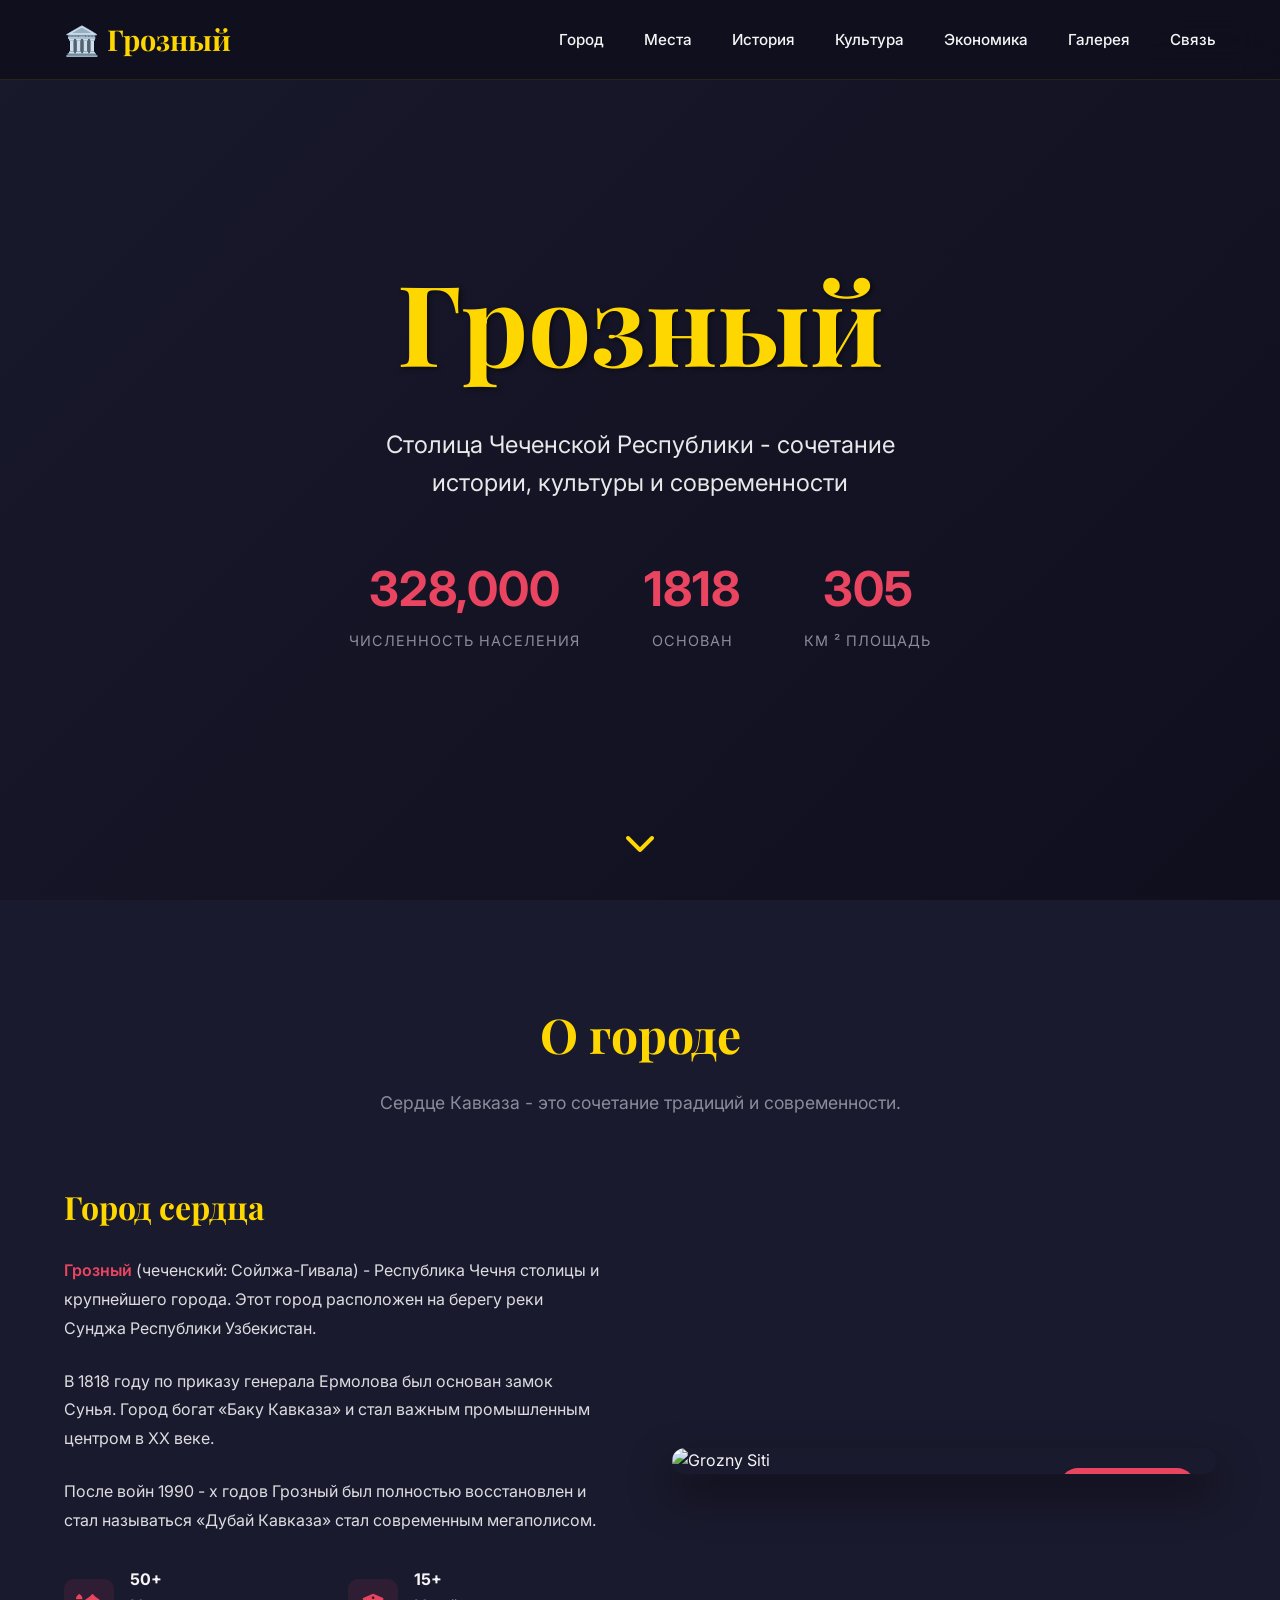
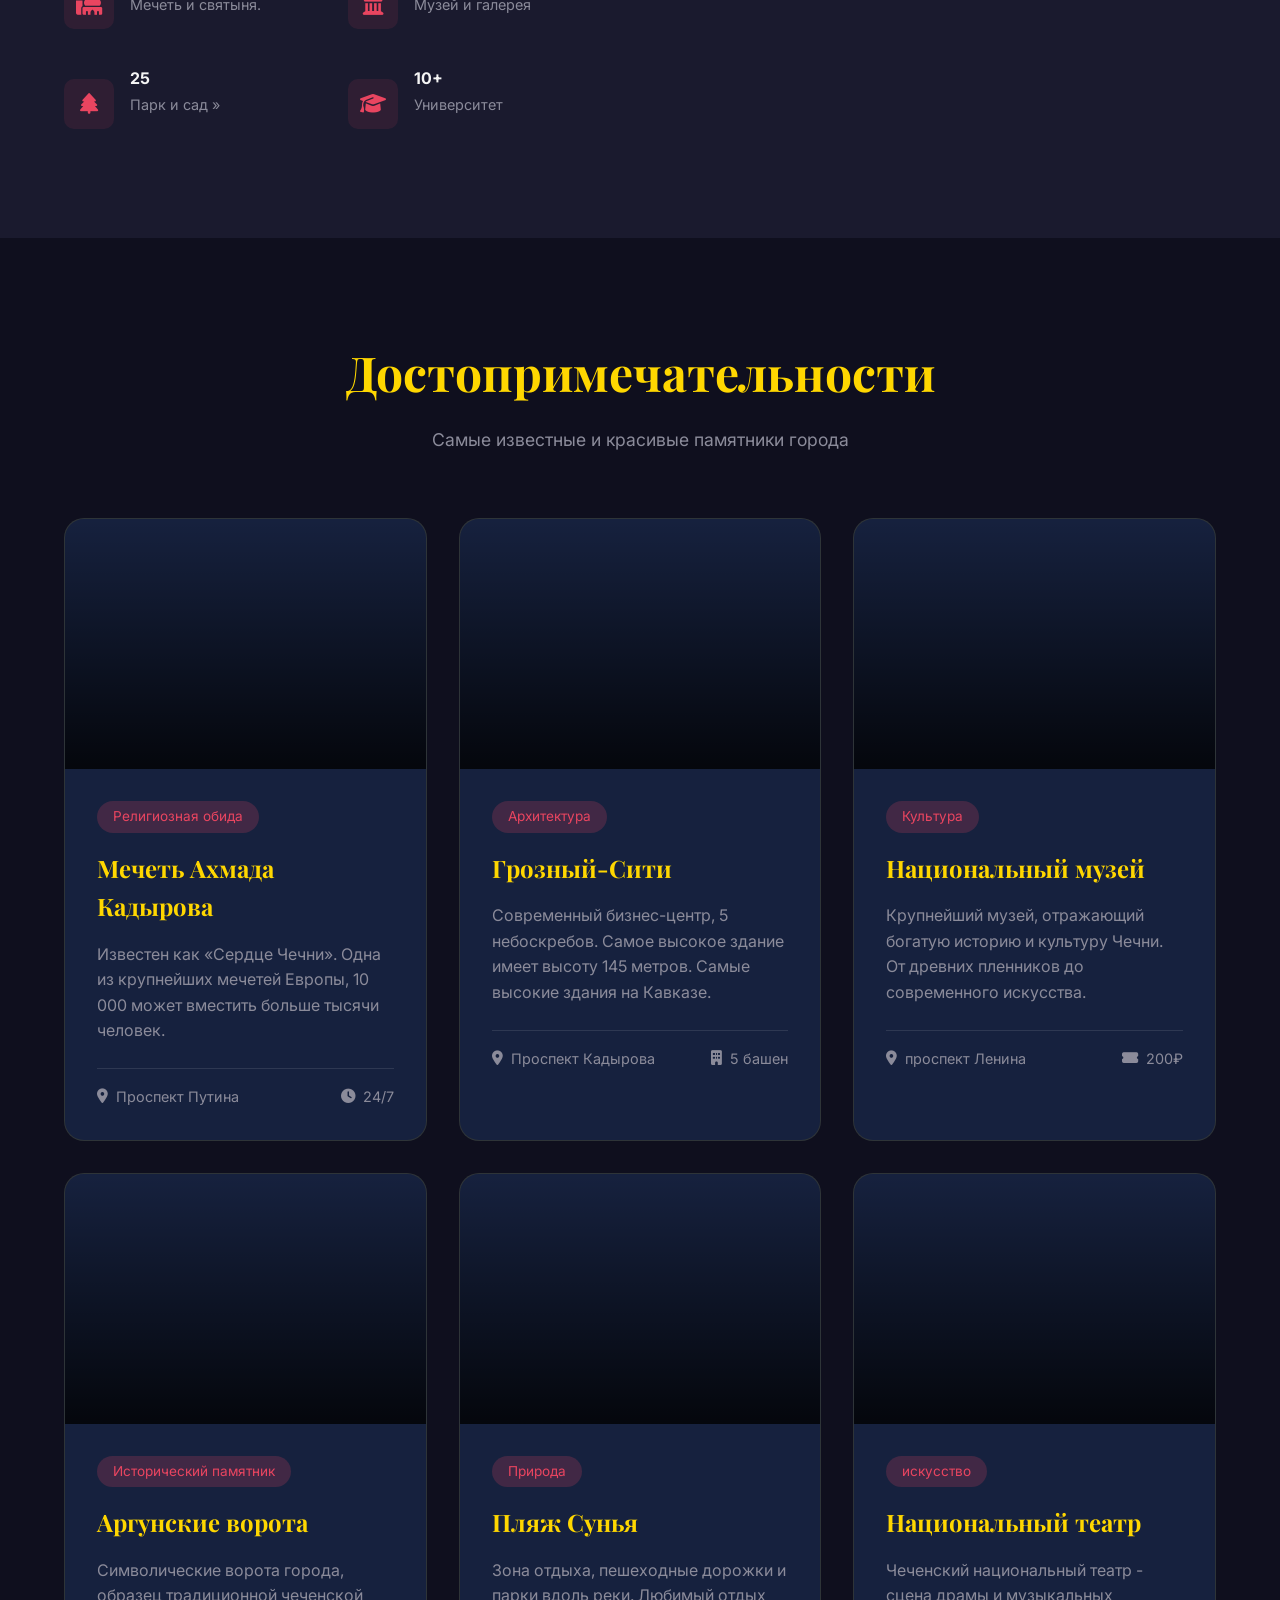
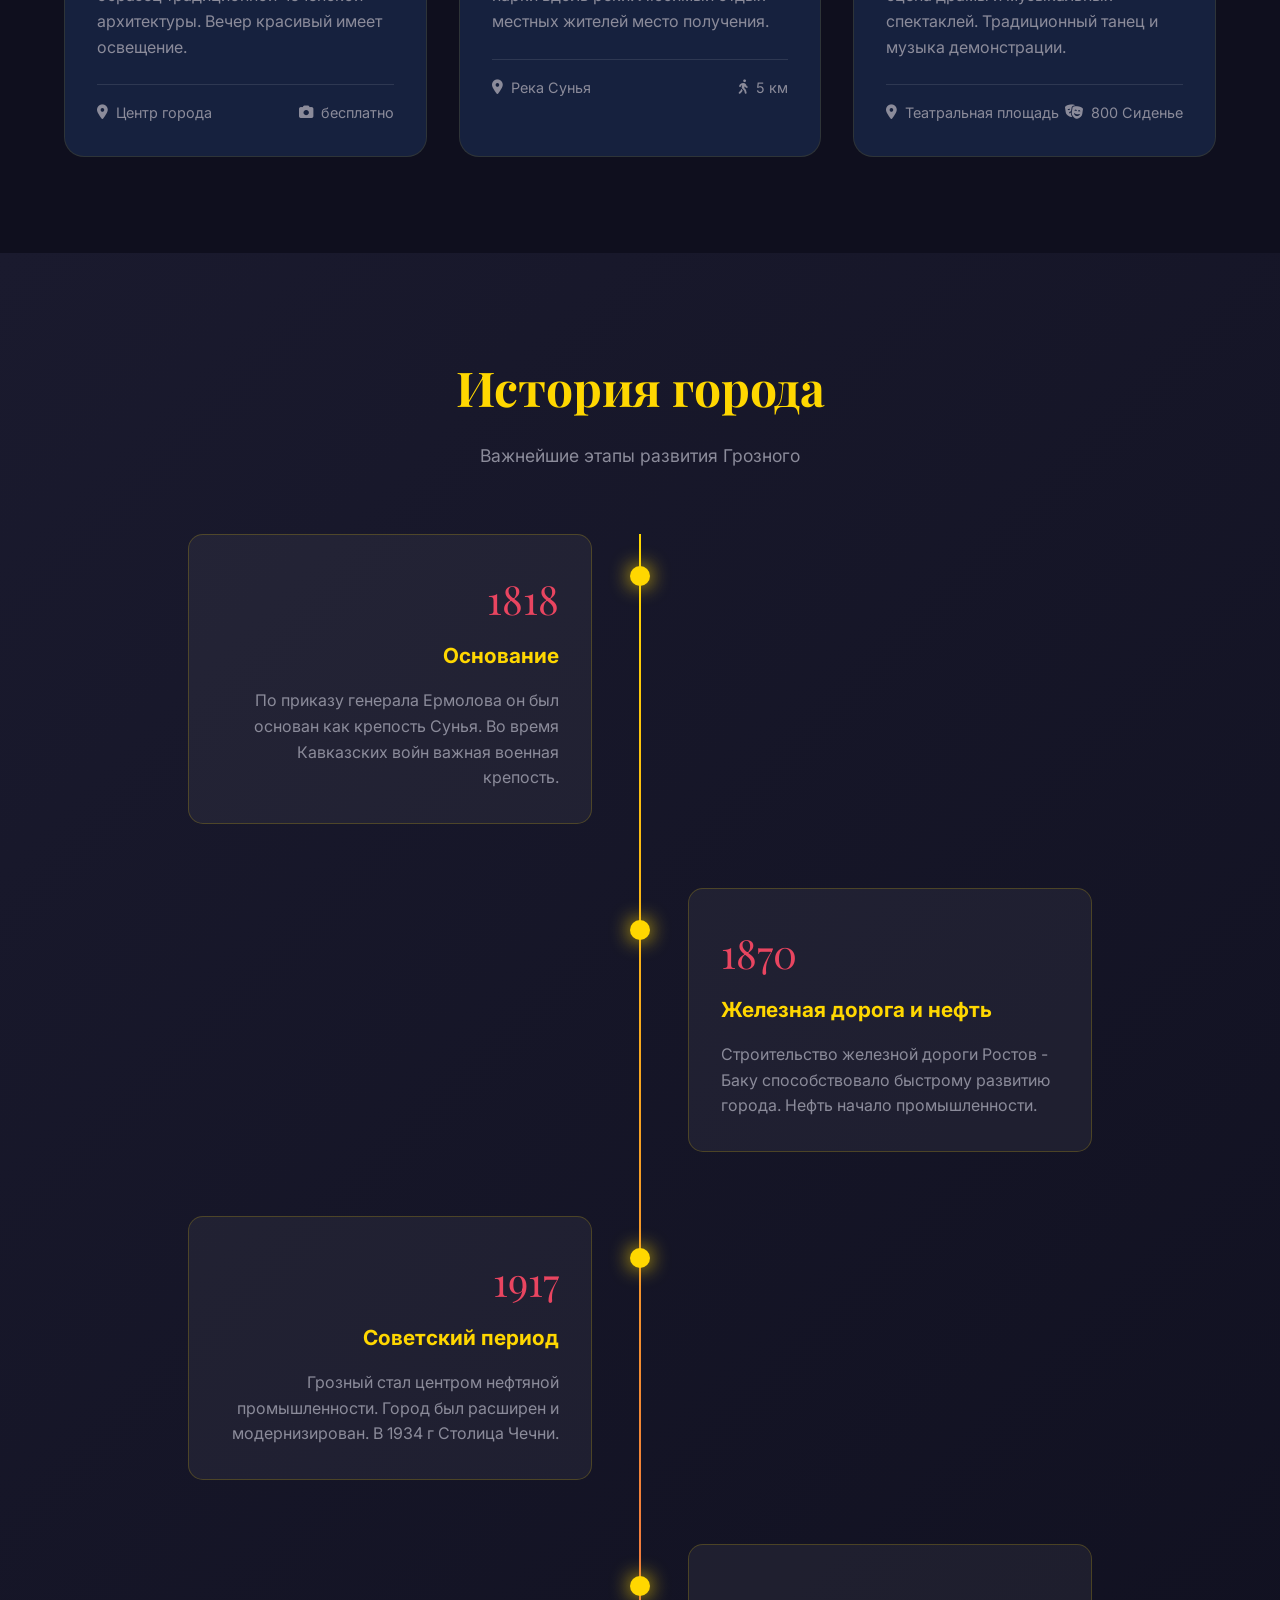
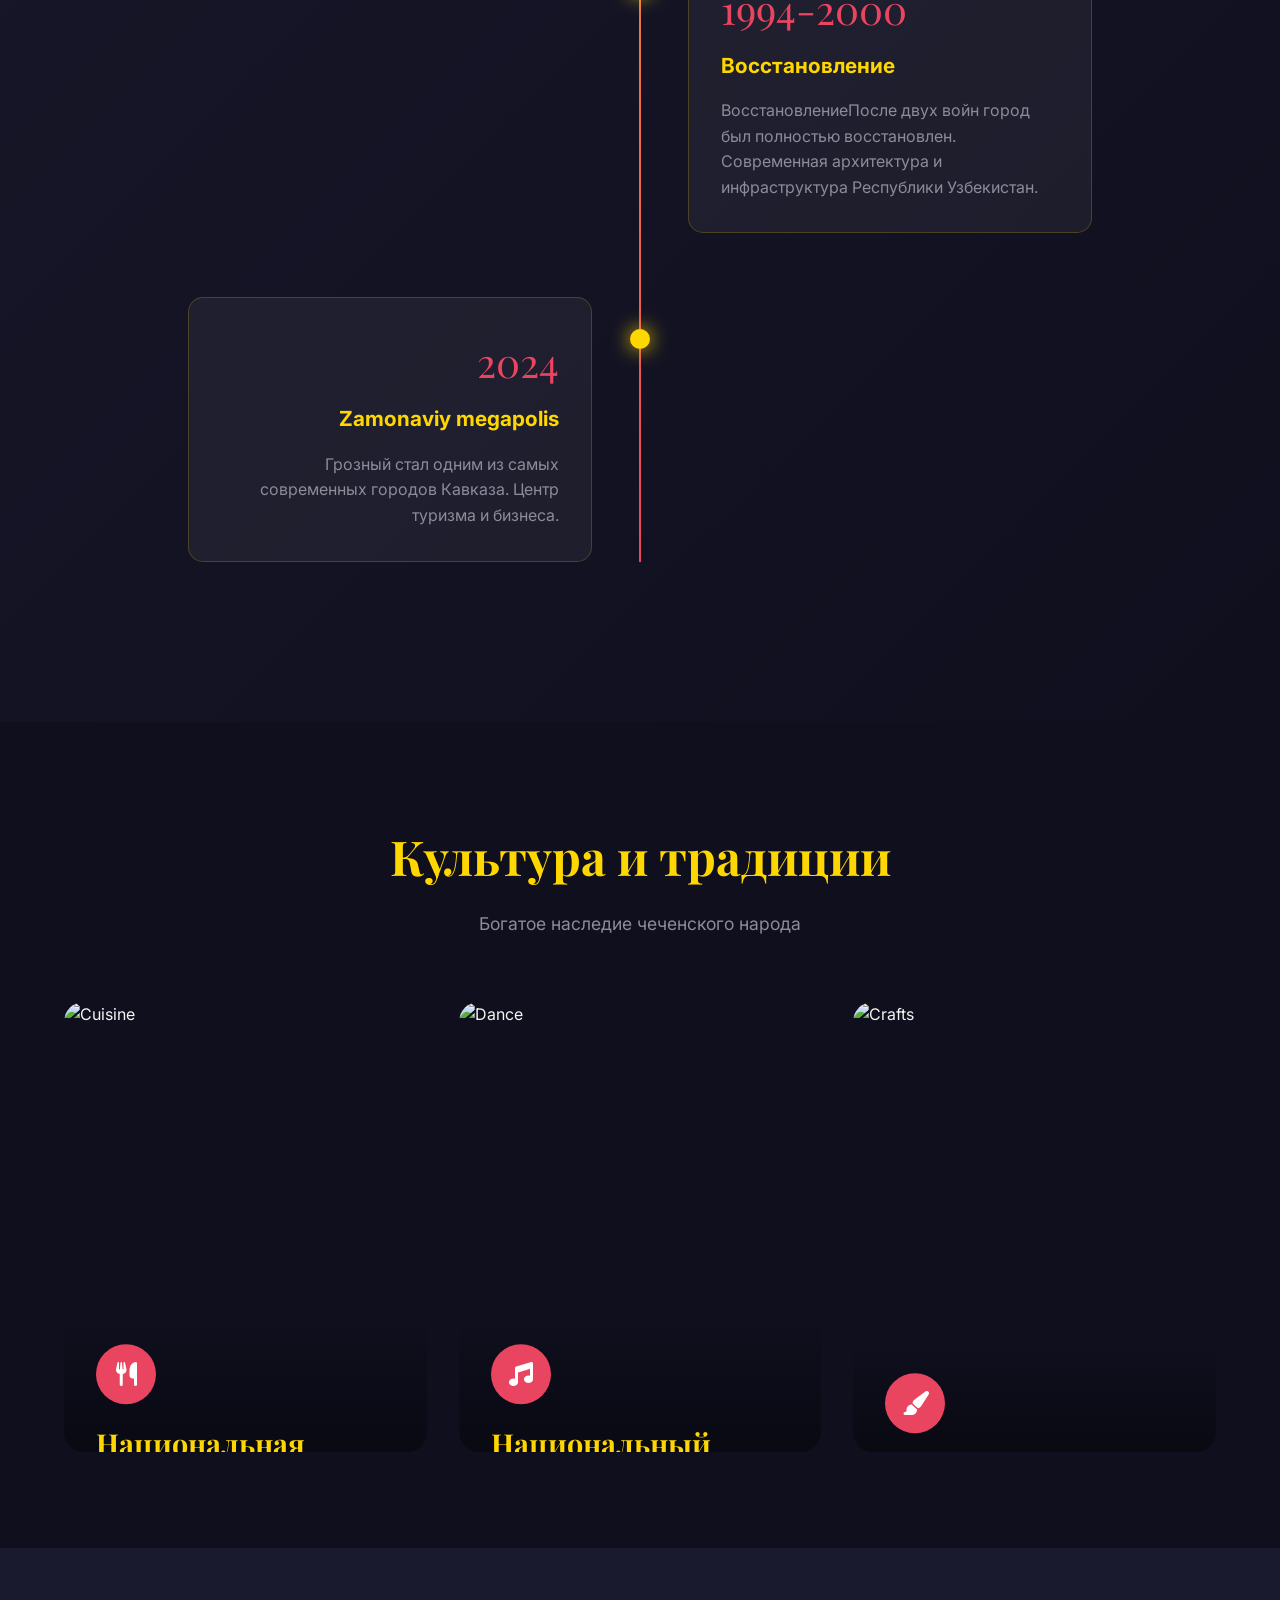
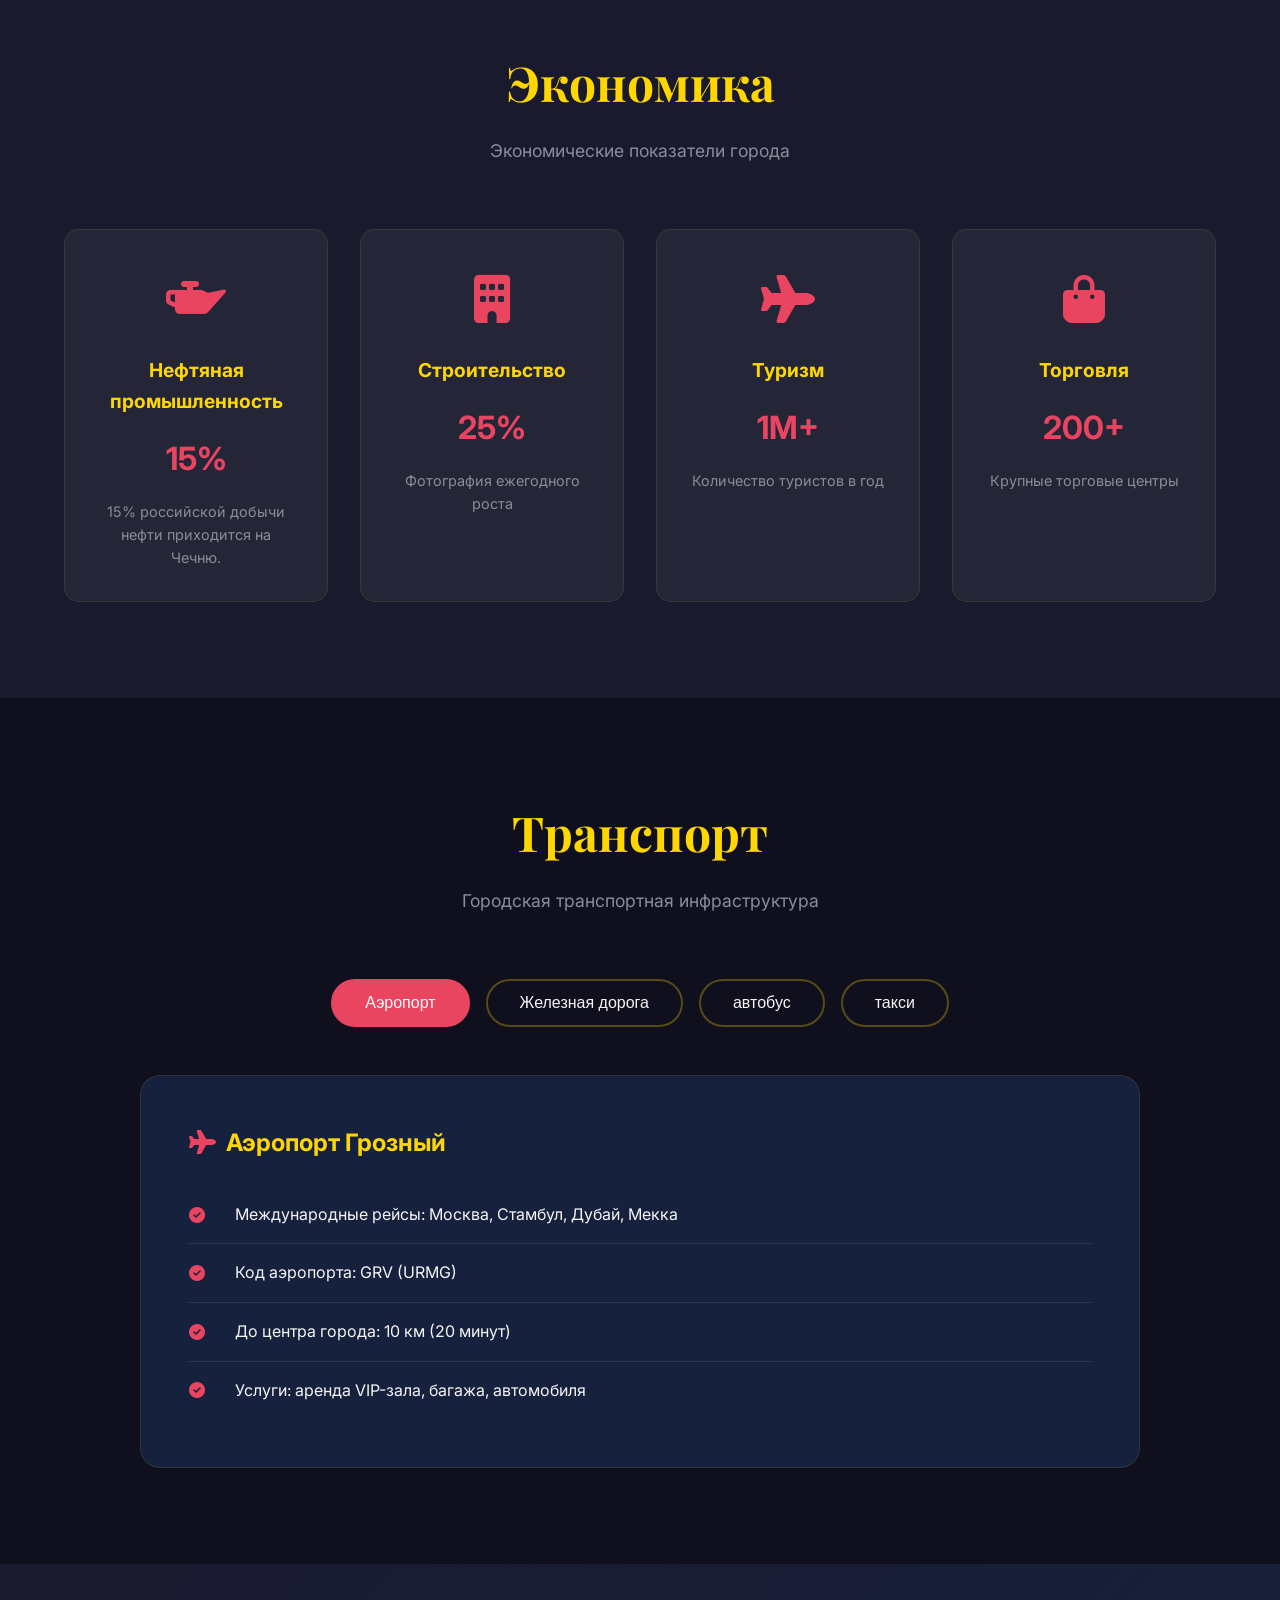
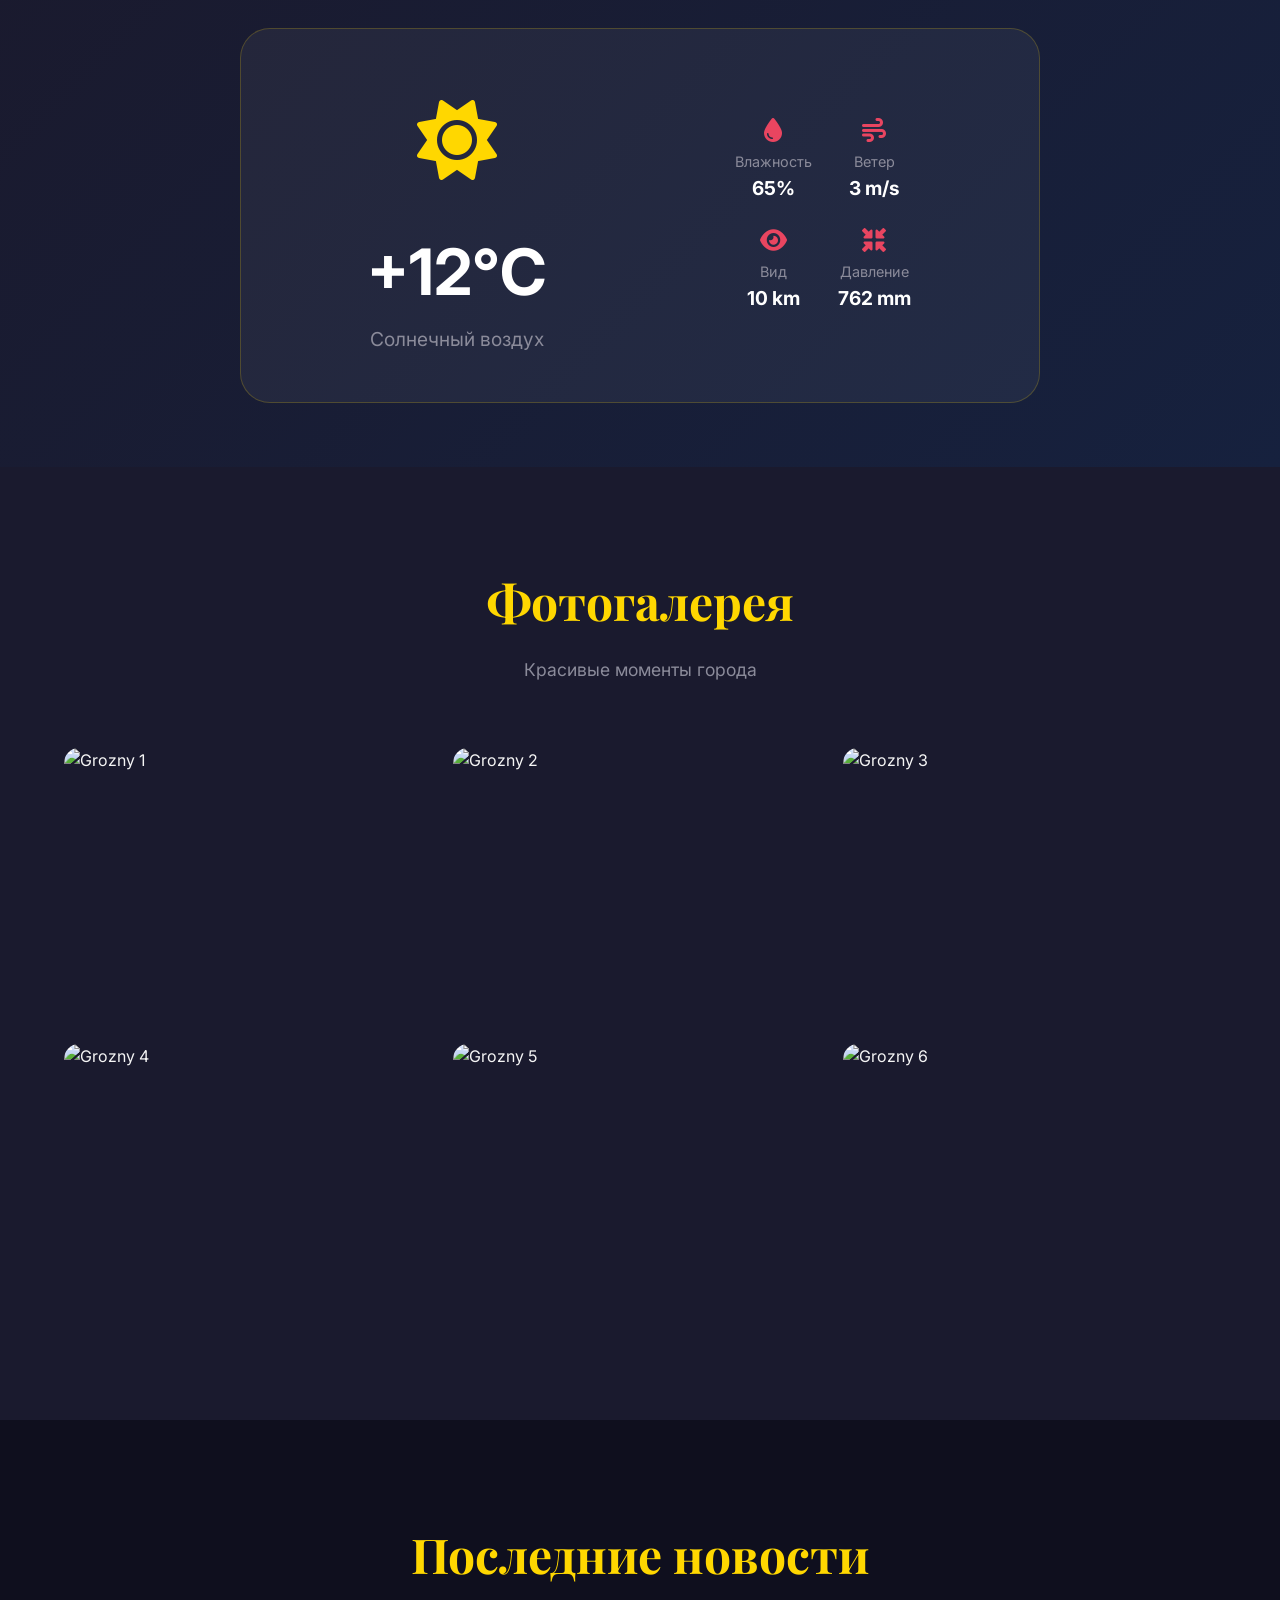
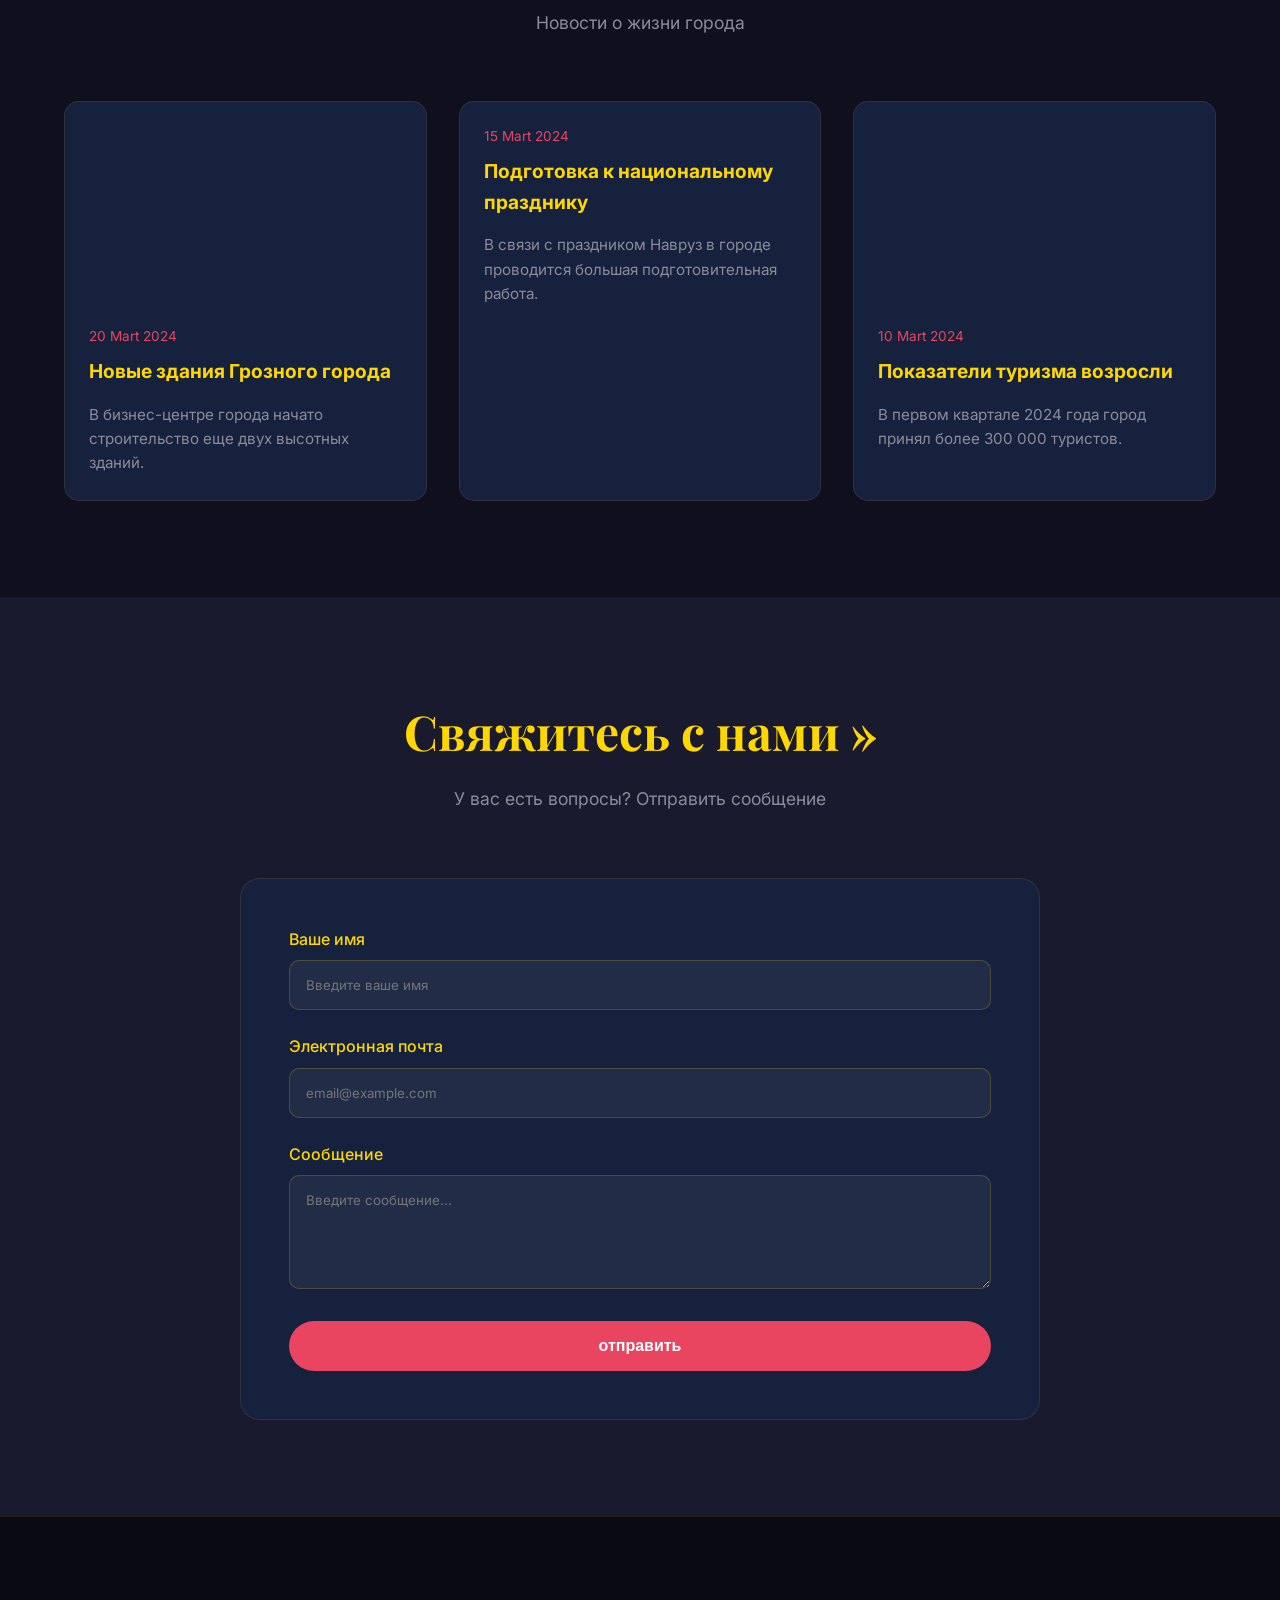
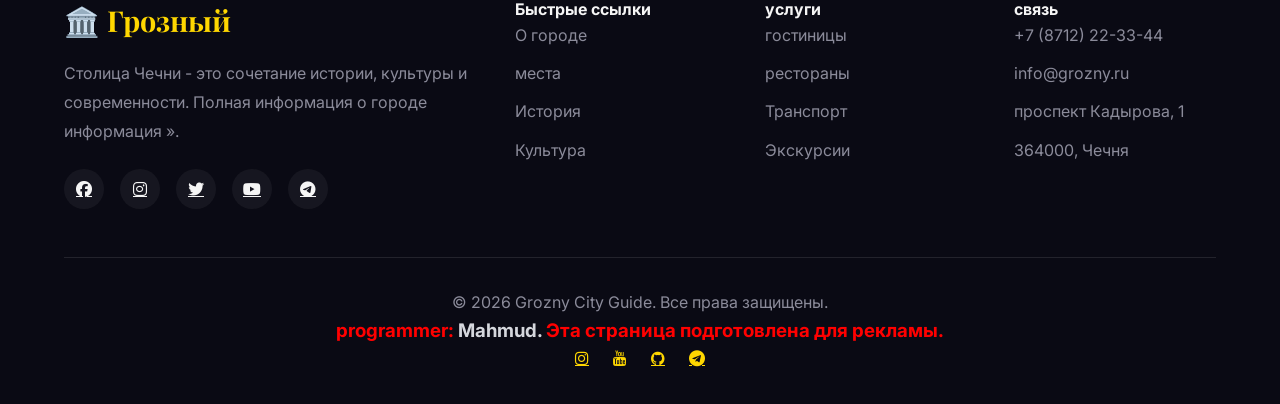
==== index.html @ 4057b1cf "rasmdan boshqa" ====
<!DOCTYPE html>
<html lang="uz">

<head>
    <meta charset="UTF-8">
    <meta name="viewport" content="width=device-width, initial-scale=1.0">
    <title>Грозный - столица Чечни</title>
    <link
        href="https://fonts.googleapis.com/css2?family=Playfair+Display:wght@400;700&family=Inter:wght@300;400;500;600&display=swap"
        rel="stylesheet">
    <link rel="stylesheet" href="https://cdnjs.cloudflare.com/ajax/libs/font-awesome/6.4.0/css/all.min.css">
    <link rel="stylesheet" href="css/responsive.css">
    <link rel="stylesheet" href="css/style.css">
    
    <link rel="stylesheet" href="w/css/font-awesome.min.css">
</head>

<body>

    <!-- Navbar -->
    <nav class="navbar" id="navbar">
        <a href="#" class="nav-logo">🏛️ Грозный</a>

        <ul class="nav-menu">
            <li><a href="#about">Город</a></li>
            <li><a href="#landmarks">Места</a></li>
            <li><a href="#history">История</a></li>
            <li><a href="#culture">Культура</a></li>
            <li><a href="#economy">Экономика</a></li>
            <li><a href="#gallery">Галерея</a></li>
            <li><a href="#contact">Связь</a></li>
        </ul>

        <button class="menu-btn" id="menuBtn" onclick="toggleMenu()">
            <span></span>
            <span></span>
            <span></span>
        </button>
    </nav>

    <!-- Mobile Menu -->
    <div class="mobile-nav" id="mobileNav">
        <a href="#about" onclick="closeMenu()">О городе</a>
        <a href="#landmarks" onclick="closeMenu()">Достопримечательности</a>
        <a href="#history" onclick="closeMenu()">История</a>
        <a href="#culture" onclick="closeMenu()">Madaniyat</a>
        <a href="#economy" onclick="closeMenu()">Экономика</a>
        <a href="#transport" onclick="closeMenu()">Транспорт</a>
        <a href="#gallery" onclick="closeMenu()">Галерея</a>
        <a href="#news" onclick="closeMenu()">Новости</a>
        <a href="#contact" onclick="closeMenu()">Cвязь</a>
    </div>
    <div class="overlay" id="overlay" onclick="closeMenu()"></div>

    <!-- Hero Section -->
    <section class="hero">
        <div class="hero-content">
            <h1>Грозный</h1>
            <p>Столица Чеченской Республики - сочетание истории, культуры и современности</p>
            <div class="hero-stats">
                <div class="stat-item">
                    <span class="stat-number">328,000</span>
                    <span class="stat-label">Численность населения</span>
                </div>
                <div class="stat-item">
                    <span class="stat-number">1818</span>
                    <span class="stat-label">Основан</span>
                </div>
                <div class="stat-item">
                    <span class="stat-number">305</span>
                    <span class="stat-label">км ² Площадь</span>
                </div>
            </div>
        </div>
        <div class="scroll-down">
            <i class="fas fa-chevron-down"></i>
        </div>
    </section>

    <!-- About Section -->
    <section id="about" class="about">
        <div class="section-header">
            <h2 class="section-title">О городе</h2>
            <p class="section-subtitle">Сердце Кавказа - это сочетание традиций и современности.</p>
        </div>

        <div class="about-grid">
            <div class="about-text">
                <h3>Город сердца</h3>
                <p>
                    <span class="highlight">Грозный</span> (чеченский: Сойлжа-Гивала) - Республика Чечня
                    столицы и крупнейшего города. Этот город расположен на берегу реки Сунджа
                    Республики Узбекистан.
                </p>
                <p>
                    В 1818 году по приказу генерала Ермолова был основан замок Сунья. Город богат
                    «Баку Кавказа» и стал важным промышленным центром в XX веке.
                </p>
                <p>
                    После войн 1990 - х годов Грозный был полностью восстановлен и стал называться «Дубай Кавказа»
                    стал современным мегаполисом.
                </p>

                <div class="about-features">
                    <div class="feature-item">
                        <div class="feature-icon">
                            <i class="fas fa-mosque"></i>
                        </div>
                        <div>
                            <strong>50+</strong>
                            <p style="color: var(--gray); font-size: 0.9rem;">Мечеть и святыня.</p>
                        </div>
                    </div>
                    <div class="feature-item">
                        <div class="feature-icon">
                            <i class="fas fa-university"></i>
                        </div>
                        <div>
                            <strong>15+</strong>
                            <p style="color: var(--gray); font-size: 0.9rem;">Музей и галерея</p>
                        </div>
                    </div>
                    <div class="feature-item">
                        <div class="feature-icon">
                            <i class="fas fa-tree"></i>
                        </div>
                        <div>
                            <strong>25</strong>
                            <p style="color: var(--gray); font-size: 0.9rem;">Парк и сад »</p>
                        </div>
                    </div>
                    <div class="feature-item">
                        <div class="feature-icon">
                            <i class="fas fa-graduation-cap"></i>
                        </div>
                        <div>
                            <strong>10+</strong>
                            <p style="color: var(--gray); font-size: 0.9rem;">Университет</p>
                        </div>
                    </div>
                </div>
            </div>
            <div class="about-image">
                <img src="https://images.unsplash.com/photo-1523906834658-6e24ef2386f9?w=800" alt="Grozny Siti">
                <div class="image-badge">★ 4.9 рейтинг</div>
            </div>
        </div>
    </section>

    <!-- Landmarks Section -->
    <section id="landmarks" class="landmarks">
        <div class="section-header">
            <h2 class="section-title">Достопримечательности</h2>
            <p class="section-subtitle">Самые известные и красивые памятники города</p>
        </div>

        <div class="landmarks-grid">
            <div class="landmark-card">
                <div class="landmark-image"
                    style="background-image: url('https://images.unsplash.com/photo-1564507592333-c60657eea523?w=600')">
                    <div class="landmark-overlay"></div>
                </div>
                <div class="landmark-content">
                    <span class="landmark-tag">Религиозная обида</span>
                    <h3>Мечеть Ахмада Кадырова</h3>
                    <p>Известен как «Сердце Чечни». Одна из крупнейших мечетей Европы, 10 000
                        может вместить больше тысячи человек.</p>
                    <div class="landmark-meta">
                        <span class="meta-item"><i class="fas fa-map-marker-alt"></i>Проспект Путина</span>
                        <span class="meta-item"><i class="fas fa-clock"></i> 24/7</span>
                    </div>
                </div>
            </div>

            <div class="landmark-card">
                <div class="landmark-image"
                    style="background-image: url('https://images.unsplash.com/photo-1486325212027-8081e485255e?w=600')">
                    <div class="landmark-overlay"></div>
                </div>
                <div class="landmark-content">
                    <span class="landmark-tag">Архитектура</span>
                    <h3>Грозный-Сити</h3>
                    <p>Современный бизнес-центр, 5 небоскребов. Самое высокое здание имеет высоту 145 метров.
                        Самые высокие здания на Кавказе.</p>
                    <div class="landmark-meta">
                        <span class="meta-item"><i class="fas fa-map-marker-alt"></i>Проспект Кадырова</span>
                        <span class="meta-item"><i class="fas fa-building"></i> 5 башен</span>
                    </div>
                </div>
            </div>

            <div class="landmark-card">
                <div class="landmark-image"
                    style="background-image: url('https://images.unsplash.com/photo-1513407030348-c983a97b98d8?w=600')">
                    <div class="landmark-overlay"></div>
                </div>
                <div class="landmark-content">
                    <span class="landmark-tag">Культура</span>
                    <h3>Национальный музей</h3>
                    <p>Крупнейший музей, отражающий богатую историю и культуру Чечни. От древних пленников
                        до современного искусства.</p>
                    <div class="landmark-meta">
                        <span class="meta-item"><i class="fas fa-map-marker-alt"></i>проспект Ленина</span>
                        <span class="meta-item"><i class="fas fa-ticket-alt"></i> 200₽</span>
                    </div>
                </div>
            </div>

            <div class="landmark-card">
                <div class="landmark-image"
                    style="background-image: url('https://images.unsplash.com/photo-1513635269975-59663e0ac1ad?w=600')">
                    <div class="landmark-overlay"></div>
                </div>
                <div class="landmark-content">
                    <span class="landmark-tag">Исторический памятник</span>
                    <h3>Аргунские ворота</h3>
                    <p>Символические ворота города, образец традиционной чеченской архитектуры. Вечер красивый
                        имеет освещение.</p>
                    <div class="landmark-meta">
                        <span class="meta-item"><i class="fas fa-map-marker-alt"></i>Центр города</span>
                        <span class="meta-item"><i class="fas fa-camera"></i> бесплатно</span>
                    </div>
                </div>
            </div>

            <div class="landmark-card">
                <div class="landmark-image"
                    style="background-image: url('https://images.unsplash.com/photo-1519999482648-25049ddd37b1?w=600')">
                    <div class="landmark-overlay"></div>
                </div>
                <div class="landmark-content">
                    <span class="landmark-tag">Природа</span>
                    <h3>Пляж Сунья</h3>
                    <p>Зона отдыха, пешеходные дорожки и парки вдоль реки. Любимый отдых местных жителей
                        место получения.</p>
                    <div class="landmark-meta">
                        <span class="meta-item"><i class="fas fa-map-marker-alt"></i>Река Сунья</span>
                        <span class="meta-item"><i class="fas fa-walking"></i>5 км</span>
                    </div>
                </div>
            </div>

            <div class="landmark-card">
                <div class="landmark-image"
                    style="background-image: url('https://images.unsplash.com/photo-1545569341-9eb8b30979d9?w=600')">
                    <div class="landmark-overlay"></div>
                </div>
                <div class="landmark-content">
                    <span class="landmark-tag">искусство</span>
                    <h3>Национальный театр</h3>
                    <p>Чеченский национальный театр - сцена драмы и музыкальных спектаклей. Традиционный танец и музыка
                        демонстрации.</p>
                    <div class="landmark-meta">
                        <span class="meta-item"><i class="fas fa-map-marker-alt"></i>Театральная площадь</span>
                        <span class="meta-item"><i class="fas fa-theater-masks"></i> 800 Сиденье</span>
                    </div>
                </div>
            </div>
        </div>
    </section>

    <!-- History Timeline -->
    <section id="history" class="history">
        <div class="section-header">
            <h2 class="section-title">История города</h2>
            <p class="section-subtitle">Важнейшие этапы развития Грозного</p>
        </div>

        <div class="timeline">
            <div class="timeline-item">
                <div class="timeline-content">
                    <div class="timeline-year">1818</div>
                    <h3>Основание</h3>
                    <p>По приказу генерала Ермолова он был основан как крепость Сунья. Во время Кавказских войн
                        важная военная крепость.</p>
                </div>
                <div class="timeline-dot"></div>
            </div>

            <div class="timeline-item">
                <div class="timeline-content">
                    <div class="timeline-year">1870</div>
                    <h3>Железная дорога и нефть</h3>
                    <p>Строительство железной дороги Ростов - Баку способствовало быстрому развитию города. Нефть
                        начало промышленности.</p>
                </div>
                <div class="timeline-dot"></div>
            </div>

            <div class="timeline-item">
                <div class="timeline-content">
                    <div class="timeline-year">1917</div>
                    <h3>Советский период</h3>
                    <p>Грозный стал центром нефтяной промышленности. Город был расширен и модернизирован. В 1934 г
                        Столица Чечни.</p>
                </div>
                <div class="timeline-dot"></div>
            </div>

            <div class="timeline-item">
                <div class="timeline-content">
                    <div class="timeline-year">1994-2000</div>
                    <h3>Восстановление</h3>
                    <p>ВосстановлениеПосле двух войн город был полностью восстановлен. Современная архитектура и инфраструктура
                        Республики Узбекистан.</p>
                </div>
                <div class="timeline-dot"></div>
            </div>

            <div class="timeline-item">
                <div class="timeline-content">
                    <div class="timeline-year">2024</div>
                    <h3>Zamonaviy megapolis</h3>
                    <p>Грозный стал одним из самых современных городов Кавказа. Центр туризма и бизнеса.</p>
                </div>
                <div class="timeline-dot"></div>
            </div>
        </div>
    </section>

    <!-- Culture Section -->
    <section id="culture" class="culture">
        <div class="section-header">
            <h2 class="section-title">Культура и традиции</h2>
            <p class="section-subtitle">Богатое наследие чеченского народа</p>
        </div>

        <div class="culture-grid">
            <div class="culture-card">
                <img src="https://images.unsplash.com/photo-1514222134-b57cbb8ce073?w=600" alt="Cuisine">
                <div class="culture-overlay">
                    <div class="culture-icon">
                        <i class="fas fa-utensils"></i>
                    </div>
                    <h3>Национальная кухня</h3>
                    <p>Галнаш, жижиг-галнаш, чепалгаш, жижиг-галнаш и другие национальные блюда. Гостеприимство и
                        столовое число.</p>
                </div>
            </div>

            <div class="culture-card">
                <img src="https://images.unsplash.com/photo-1504609773096-104ff2c73ba4?w=600" alt="Dance">
                <div class="culture-overlay">
                    <div class="culture-icon">
                        <i class="fas fa-music"></i>
                    </div>
                    <h3>Национальный танец</h3>
                    <p>Лезгинка - один из самых острых и быстрых танцевальных видов Кавказа. Танцы мужчин и женщин
                        гармония.</p>
                </div>
            </div>

            <div class="culture-card">
                <img src="https://images.unsplash.com/photo-1544211958-e35577125f6b?w=600" alt="Crafts">
                <div class="culture-overlay">
                    <div class="culture-icon">
                        <i class="fas fa-paint-brush"></i>
                    </div>
                    <h3>Ремесленничество</h3>
                    <p>Традиционное ковроткачество, оружейное дело, ювелирное дело и резьба по дереву.</p>
                </div>
            </div>
        </div>
    </section>

    <!-- Economy Section -->
    <section id="economy" class="economy">
        <div class="section-header">
            <h2 class="section-title">Экономика</h2>
            <p class="section-subtitle">Экономические показатели города</p>
        </div>

        <div class="economy-grid">
            <div class="economy-card">
                <div class="economy-icon">
                    <i class="fas fa-oil-can"></i>
                </div>
                <h3>Нефтяная промышленность</h3>
                <div class="economy-value">15%</div>
                <p>15% российской добычи нефти приходится на Чечню.</p>
            </div>

            <div class="economy-card">
                <div class="economy-icon">
                    <i class="fas fa-building"></i>
                </div>
                <h3>Строительство</h3>
                <div class="economy-value">25%</div>
                <p>Фотография ежегодного роста</p>
            </div>

            <div class="economy-card">
                <div class="economy-icon">
                    <i class="fas fa-plane"></i>
                </div>
                <h3>Туризм</h3>
                <div class="economy-value">1M+</div>
                <p>Количество туристов в год</p>
            </div>

            <div class="economy-card">
                <div class="economy-icon">
                    <i class="fas fa-shopping-bag"></i>
                </div>
                <h3>Торговля</h3>
                <div class="economy-value">200+</div>
                <p>Крупные торговые центры</p>
            </div>
        </div>
    </section>

    <!-- Transport Section -->
    <section id="transport" class="transport">
        <div class="section-header">
            <h2 class="section-title">Транспорт</h2>
            <p class="section-subtitle">Городская транспортная инфраструктура</p>
        </div>

        <div class="transport-container">
            <div class="transport-tabs">
                <button class="tab-btn active" onclick="openTab(event, 'airport')">Аэропорт</button>
                <button class="tab-btn" onclick="openTab(event, 'railway')">Железная дорога</button>
                <button class="tab-btn" onclick="openTab(event, 'bus')">автобус</button>
                <button class="tab-btn" onclick="openTab(event, 'taxi')">такси </button>
            </div>

            <div id="airport" class="tab-content active">
                <h3><i class="fas fa-plane" style="color: var(--accent); margin-right: 10px;"></i>Аэропорт Грозный</h3>
                <ul class="transport-list">
                    <li><i class="fas fa-check-circle"></i> Международные рейсы: Москва, Стамбул, Дубай, Мекка</li>
                    <li><i class="fas fa-check-circle"></i> Код аэропорта: GRV (URMG)</li>
                    <li><i class="fas fa-check-circle"></i> До центра города: 10 км (20 минут)</li>
                    <li><i class="fas fa-check-circle"></i> Услуги: аренда VIP-зала, багажа, автомобиля</li>
                </ul>
            </div>

            <div id="railway" class="tab-content">
                <h3><i class="fas fa-train" style="color: var(--accent); margin-right: 10px;"></i>Железнодорожный вокзал
                </h3>
                <ul class="transport-list">
                    <li><i class="fas fa-check-circle"></i>Направления: Москва, Волгоград, Астрахань</li>
                    <li><i class="fas fa-check-circle"></i>Скоростные поезда «Стриж» и «Ласточка»</li>
                    <li><i class="fas fa-check-circle"></i>Адрес вокзала: проспект Кадырова, 1</li>
                    <li><i class="fas fa-check-circle"></i>Электичка: пригородное сообщение</li>
                </ul>
            </div>

            <div id="bus" class="tab-content">
                <h3><i class="fas fa-bus" style="color: var(--accent); margin-right: 10px;"></i>Автобус и троллебус</h3>
                <ul class="transport-list">
                    <li><i class="fas fa-check-circle"></i>Маршруты автобусов и троллейбусов 50+</li>
                    <li><i class="fas fa-check-circle"></i>Цена: от 30 руб</li>
                    <li><i class="fas fa-check-circle"></i>Рабочее время: 06:00 - 23:00</li>
                    <li><i class="fas fa-check-circle"></i>Оплата: наличными или транспортной картой</li>
                </ul>
            </div>

            <div id="taxi" class="tab-content">
                <h3><i class="fas fa-taxi" style="color: var(--accent); margin-right: 10px;"></i>Услуги такси</h3>
                <ul class="transport-list">
                    <li><i class="fas fa-check-circle"></i> Yandex Go, Citymobil, Maxim</li>
                    <li><i class="fas fa-check-circle"></i>Средняя цена: 150-300 руб</li>
                    <li><i class="fas fa-check-circle"></i>До аэропорта: 500-700 руб</li>
                    <li><i class="fas fa-check-circle"></i>24/7 обслуживание</li>
                </ul>
            </div>
        </div>
    </section>

    <!-- Weather Section -->
    <section class="weather">
        <div class="weather-container">
            <div class="weather-main">
                <div class="weather-icon-main">
                    <i class="fas fa-sun"></i>
                </div>
                <div class="weather-temp">+12°C</div>
                <div class="weather-desc">Солнечный воздух</div>
            </div>
            <div class="weather-details">
                <div class="weather-item">
                    <i class="fas fa-tint"></i>
                    <span>Влажность</span>
                    <strong>65%</strong>
                </div>
                <div class="weather-item">
                    <i class="fas fa-wind"></i>
                    <span>Ветер</span>
                    <strong>3 m/s</strong>
                </div>
                <div class="weather-item">
                    <i class="fas fa-eye"></i>
                    <span>Вид</span>
                    <strong>10 km</strong>
                </div>
                <div class="weather-item">
                    <i class="fas fa-compress-arrows-alt"></i>
                    <span>Давление</span>
                    <strong>762 mm</strong>
                </div>
            </div>
        </div>
    </section>

    <!-- Gallery Section -->
    <section id="gallery" class="gallery">
        <div class="section-header">
            <h2 class="section-title">Фотогалерея</h2>
            <p class="section-subtitle">Красивые моменты города</p>
        </div>

        <div class="gallery-grid">
            <div class="gallery-item">
                <img src="https://images.unsplash.com/photo-1564507592333-c60657eea523?w=400" alt="Grozny 1">
                <div class="gallery-overlay">
                    <i class="fas fa-search-plus"></i>
                </div>
            </div>
            <div class="gallery-item">
                <img src="https://images.unsplash.com/photo-1523906834658-6e24ef2386f9?w=400" alt="Grozny 2">
                <div class="gallery-overlay">
                    <i class="fas fa-search-plus"></i>
                </div>
            </div>
            <div class="gallery-item">
                <img src="https://images.unsplash.com/photo-1513407030348-c983a97b98d8?w=400" alt="Grozny 3">
                <div class="gallery-overlay">
                    <i class="fas fa-search-plus"></i>
                </div>
            </div>
            <div class="gallery-item">
                <img src="https://images.unsplash.com/photo-1486325212027-8081e485255e?w=400" alt="Grozny 4">
                <div class="gallery-overlay">
                    <i class="fas fa-search-plus"></i>
                </div>
            </div>
            <div class="gallery-item">
                <img src="https://images.unsplash.com/photo-1513635269975-59663e0ac1ad?w=400" alt="Grozny 5">
                <div class="gallery-overlay">
                    <i class="fas fa-search-plus"></i>
                </div>
            </div>
            <div class="gallery-item">
                <img src="https://images.unsplash.com/photo-1519999482648-25049ddd37b1?w=400" alt="Grozny 6">
                <div class="gallery-overlay">
                    <i class="fas fa-search-plus"></i>
                </div>
            </div>
        </div>
    </section>

    <!-- News Section -->
    <section id="news" class="news">
        <div class="section-header">
            <h2 class="section-title">Последние новости</h2>
            <p class="section-subtitle">Новости о жизни города</p>
        </div>

        <div class="news-grid">
            <div class="news-card">
                <div class="news-image"
                    style="background-image: url('https://images.unsplash.com/photo-1564507592333-c60657eea523?w=400')">
                </div>
                <div class="news-content">
                    <div class="news-date">20 Mart 2024</div>
                    <h3>Новые здания Грозного города</h3>
                    <p>В бизнес-центре города начато строительство еще двух высотных зданий.</p>
                </div>
            </div>

            <div class="news-card">
                <div class="new
                s-image"
                    style="background-image: url('https://images.unsplash.com/photo-1513407030348-c983a97b98d8?w=400')">
                </div>
                <div class="news-content">
                    <div class="news-date">15 Mart 2024</div>
                    <h3>Подготовка к национальному празднику</h3>
                    <p>В связи с праздником Навруз в городе проводится большая подготовительная работа.</p>
                </div>
            </div>

            <div class="news-card">
                <div class="news-image"
                    style="background-image: url('https://images.unsplash.com/photo-1523906834658-6e24ef2386f9?w=400')">
                </div>
                <div class="news-content">
                    <div class="news-date">10 Mart 2024</div>
                    <h3>Показатели туризма возросли</h3>
                    <p>В первом квартале 2024 года город принял более 300 000 туристов.</p>
                </div>
            </div>
        </div>
    </section>

    <!-- Contact Section -->
    <section id="contact" class="contact">
        <div class="section-header">
            <h2 class="section-title">Свяжитесь с нами »</h2>
            <p class="section-subtitle">У вас есть вопросы? Отправить сообщение</p>
        </div>

        <div class="contact-container">
            <form onsubmit="event.preventDefault(); alert('Сообщение отправлено!');">
                <div class="form-group">
                    <label>Ваше имя</label>
                    <input type="text" placeholder="Введите ваше имя" required>
                </div>
                <div class="form-group">
                    <label>Электронная почта</label>
                    <input type="email" placeholder="email@example.com" required>
                </div>
                <div class="form-group">
                    <label>Сообщение</label>
                    <textarea rows="5" placeholder="Введите сообщение..." required></textarea>
                </div>
                <button type="submit" class="submit-btn">отправить</button>
            </form>
        </div>
    </section>

    <!-- Footer -->
    <footer>
        <div class="footer-content">
            <div class="footer-brand">
                <h3>🏛️ Грозный</h3>
                <p>Столица Чечни - это сочетание истории, культуры и современности. Полная информация о городе
                    информация ».</p>
                <div class="social-links">
                    <a href="#"><i class="fab fa-facebook-f"></i></a>
                    <a href="#"><i class="fab fa-instagram"></i></a>
                    <a href="#"><i class="fab fa-twitter"></i></a>
                    <a href="#"><i class="fab fa-youtube"></i></a>
                    <a href="#"><i class="fab fa-telegram-plane"></i></a>
                </div>
            </div>

            <div class="footer-section">
                <h4>Быстрые ссылки</h4>
                <ul>
                    <li><a href="#about">О городе</a></li>
                    <li><a href="#landmarks">места</a></li>
                    <li><a href="#history">История</a></li>
                    <li><a href="#culture">Культура</a></li>
                </ul>
            </div>

            <div class="footer-section">
                <h4>услуги</h4>
                <ul>
                    <li><a href="#">гостиницы</a></li>
                    <li><a href="#">рестораны</a></li>
                    <li><a href="#">Транспорт</a></li>
                    <li><a href="#">Экскурсии</a></li>
                </ul>
            </div>

            <div class="footer-section">
                <h4>связь</h4>
                <ul>
                    <li><a href="#">+7 (8712) 22-33-44</a></li>
                    <li><a href="#">info@grozny.ru</a></li>
                    <li><a href="#">проспект Кадырова, 1</a></li>
                    <li><a href="#">364000, Чечня</a></li>
                </ul>
            </div>
        </div>

        <div class="footer-bottom">
            <p>&copy; 2026 Grozny City Guide. Все права защищены.</p>
            <div class="creator">
                <h3>programmer: <span>Mahmud.</span> Эта страница подготовлена для рекламы.</h3>
                <a href="https://instagram.com/mahmudcoder" class="fa fa-instagram"></a>
                <a href="https://youtube.com/@mahmudcoder" class="fa fa-youtube"></a>
                <a href="https://github.com/mahmudcoder777-web" class="fa fa-github"></a>
                <a href="https://t.me/mahmudcoder" class="fa fa-telegram"></a>
            </div>
        </div>
    </footer>
    <script src="js/app.js"></script>
</body>

</html>
---- css/responsive.css ----
/*# sourceMappingURL=responsive.css.map */
---- css/style.css ----
* {
  margin: 0;
  padding: 0;
  box-sizing: border-box;
}

:root {
  --primary: #1a1a2e;
  --secondary: #16213e;
  --accent: #e94560;
  --gold: #ffd700;
  --light: #f5f5f5;
  --dark: #0f0f1e;
  --gray: #8b8b9a;
  --transition: all 0.3s ease;
}

html {
  scroll-behavior: smooth;
}

body {
  font-family: "Inter", sans-serif;
  background: var(--dark);
  color: var(--light);
  line-height: 1.6;
  overflow-x: hidden;
}

/* ===== NAVBAR ===== */
.navbar {
  position: fixed;
  top: 0;
  left: 0;
  right: 0;
  height: 80px;
  background: rgba(15, 15, 30, 0.95);
  backdrop-filter: blur(20px);
  border-bottom: 1px solid rgba(255, 215, 0, 0.1);
  z-index: 9999;
  display: flex;
  align-items: center;
  justify-content: space-between;
  padding: 0 5%;
  transition: var(--transition);
}
.navbar .nav-logo {
  font-family: "Playfair Display", serif;
  font-size: 1.8rem;
  font-weight: 700;
  color: var(--gold);
  text-decoration: none;
  display: flex;
  align-items: center;
  gap: 0.5rem;
}
.navbar .nav-menu {
  display: flex;
  list-style: none;
  gap: 2.5rem;
  align-items: center;
}
.navbar .nav-menu a {
  color: var(--light);
  text-decoration: none;
  font-weight: 500;
  font-size: 0.95rem;
  transition: var(--transition);
  position: relative;
}
.navbar .nav-menu a:hover {
  color: var(--gold);
}
.navbar .nav-menu a::after {
  content: "";
  position: absolute;
  bottom: -5px;
  left: 0;
  width: 0;
  height: 2px;
  background: var(--accent);
  transition: var(--transition);
}
.navbar .nav-menu a:hover::after {
  width: 100%;
}
.navbar .menu-btn {
  display: none;
  flex-direction: column;
  justify-content: space-between;
  width: 30px;
  height: 21px;
  background: transparent;
  border: none;
  cursor: pointer;
  padding: 0;
  z-index: 10000;
}
.navbar .menu-btn span {
  width: 100%;
  height: 3px;
  background: var(--gold);
  border-radius: 3px;
  transition: var(--transition);
  display: block;
}
.navbar .menu-btn.active span:nth-child(1) {
  transform: rotate(45deg) translate(6px, 6px);
}
.navbar .menu-btn.active span:nth-child(2) {
  opacity: 0;
}
.navbar .menu-btn.active span:nth-child(3) {
  transform: rotate(-45deg) translate(6px, -6px);
}

.navbar.scrolled {
  height: 60px;
  background: rgba(15, 15, 30, 0.98);
  box-shadow: 0 5px 30px rgba(0, 0, 0, 0.5);
}

.mobile-nav {
  position: fixed;
  top: 0;
  right: -100%;
  width: 80%;
  max-width: 400px;
  height: 100vh;
  background: var(--dark);
  z-index: 9998;
  padding: 100px 2rem 2rem;
  transition: var(--transition);
  box-shadow: -10px 0 30px rgba(0, 0, 0, 0.5);
}
.mobile-nav.active {
  right: 0;
}
.mobile-nav a {
  display: block;
  color: var(--light);
  text-decoration: none;
  font-size: 1.2rem;
  padding: 1rem 0;
  border-bottom: 1px solid rgba(255, 255, 255, 0.1);
  transition: var(--transition);
}
.mobile-nav a:hover {
  color: var(--gold);
  padding-left: 10px;
}

.overlay {
  position: fixed;
  top: 0;
  left: 0;
  width: 100%;
  height: 100%;
  background: rgba(0, 0, 0, 0.7);
  z-index: 9997;
  opacity: 0;
  visibility: hidden;
  transition: var(--transition);
}
.overlay.active {
  opacity: 1;
  visibility: visible;
}

/* ===== HERO SECTION ===== */
.hero {
  min-height: 100vh;
  display: flex;
  align-items: center;
  justify-content: center;
  background: linear-gradient(135deg, rgba(26, 26, 46, 0.9), rgba(15, 15, 30, 0.95)), url("https://images.unsplash.com/photo-1564507592333-c60657eea523?w=1920") center/cover;
  padding-top: 80px;
  text-align: center;
  position: relative;
}
.hero .hero-content h1 {
  font-family: "Playfair Display", serif;
  font-size: clamp(3rem, 10vw, 7rem);
  color: var(--gold);
  margin-bottom: 1rem;
  text-shadow: 2px 2px 4px rgba(0, 0, 0, 0.5);
}
.hero .hero-content p {
  font-size: 1.5rem;
  color: rgba(255, 255, 255, 0.9);
  margin-bottom: 3rem;
  max-width: 600px;
  margin-left: auto;
  margin-right: auto;
}
.hero .hero-content .hero-stats {
  display: flex;
  justify-content: center;
  gap: 4rem;
  margin-top: 3rem;
  flex-wrap: wrap;
}
.hero .hero-content .hero-stats .stat-item {
  text-align: center;
}
.hero .hero-content .hero-stats .stat-item .stat-number {
  font-size: 3rem;
  font-weight: 700;
  color: var(--accent);
  display: block;
}
.hero .hero-content .hero-stats .stat-item .stat-label {
  font-size: 0.9rem;
  color: var(--gray);
  text-transform: uppercase;
  letter-spacing: 1px;
}
.hero .scroll-down {
  position: absolute;
  bottom: 2rem;
  left: 50%;
  transform: translateX(-50%);
  animation: bounce 2s infinite;
  color: var(--gold);
  font-size: 2rem;
}

@keyframes bounce {
  0%, 20%, 50%, 80%, 100% {
    transform: translateX(-50%) translateY(0);
  }
  40% {
    transform: translateX(-50%) translateY(-10px);
  }
  60% {
    transform: translateX(-50%) translateY(-5px);
  }
}
/* ===== SECTIONS GENERAL ===== */
section {
  padding: 6rem 5%;
}

.section-header {
  text-align: center;
  margin-bottom: 4rem;
}
.section-header .section-title {
  font-family: "Playfair Display", serif;
  font-size: 3rem;
  color: var(--gold);
  margin-bottom: 1rem;
}
.section-header .section-subtitle {
  color: var(--gray);
  font-size: 1.1rem;
  max-width: 600px;
  margin: 0 auto;
}

/* ===== ABOUT SECTION ===== */
.about {
  background: var(--primary);
}
.about .about-grid {
  display: grid;
  grid-template-columns: 1fr 1fr;
  gap: 4rem;
  max-width: 1200px;
  margin: 0 auto;
  align-items: center;
}
.about .about-grid .about-text h3 {
  font-family: "Playfair Display", serif;
  font-size: 2rem;
  color: var(--gold);
  margin-bottom: 1.5rem;
}
.about .about-grid .about-text p {
  margin-bottom: 1.5rem;
  color: rgba(255, 255, 255, 0.85);
  line-height: 1.8;
}
.about .about-grid .about-text p .highlight {
  color: var(--accent);
  font-weight: 600;
}
.about .about-grid .about-text .about-features {
  display: grid;
  grid-template-columns: 1fr 1fr;
  gap: 1.5rem;
  margin-top: 2rem;
}
.about .about-grid .about-text .about-features .feature-item {
  display: flex;
  align-items: center;
  gap: 1rem;
}
.about .about-grid .about-text .about-features .feature-icon {
  width: 50px;
  height: 50px;
  background: rgba(233, 69, 96, 0.1);
  border-radius: 10px;
  display: flex;
  align-items: center;
  justify-content: center;
  color: var(--accent);
  font-size: 1.3rem;
}
.about .about-grid .about-image {
  position: relative;
  border-radius: 20px;
  overflow: hidden;
  box-shadow: 0 20px 40px rgba(0, 0, 0, 0.5);
}
.about .about-grid .about-image img {
  width: 100%;
  height: auto;
  display: block;
  transition: transform 0.5s;
}
.about .about-grid .about-image:hover img {
  transform: scale(1.05);
}
.about .about-grid .about-image .image-badge {
  position: absolute;
  top: 20px;
  right: 20px;
  background: var(--accent);
  color: white;
  padding: 0.5rem 1rem;
  border-radius: 20px;
  font-weight: 600;
  font-size: 0.9rem;
}

/* ===== LANDMARKS SECTION ===== */
.landmarks {
  background: var(--dark);
}
.landmarks .landmarks-grid {
  display: grid;
  grid-template-columns: repeat(auto-fit, minmax(350px, 1fr));
  gap: 2rem;
  max-width: 1400px;
  margin: 0 auto;
}
.landmarks .landmarks-grid .landmark-card {
  background: var(--secondary);
  border-radius: 20px;
  overflow: hidden;
  border: 1px solid rgba(255, 215, 0, 0.1);
  transition: var(--transition);
}
.landmarks .landmarks-grid .landmark-card:hover {
  transform: translateY(-10px);
  border-color: var(--gold);
  box-shadow: 0 20px 40px rgba(0, 0, 0, 0.3);
}
.landmarks .landmarks-grid .landmark-card .landmark-image {
  height: 250px;
  background-size: cover;
  background-position: center;
  position: relative;
}
.landmarks .landmarks-grid .landmark-card .landmark-image .landmark-overlay {
  position: absolute;
  top: 0;
  left: 0;
  right: 0;
  bottom: 0;
  background: linear-gradient(to top, rgba(0, 0, 0, 0.8), transparent);
}
.landmarks .landmarks-grid .landmark-card .landmark-content {
  padding: 2rem;
}
.landmarks .landmarks-grid .landmark-card .landmark-content .landmark-tag {
  display: inline-block;
  background: rgba(233, 69, 96, 0.2);
  color: var(--accent);
  padding: 0.3rem 1rem;
  border-radius: 20px;
  font-size: 0.85rem;
  margin-bottom: 1rem;
}
.landmarks .landmarks-grid .landmark-card .landmark-content h3 {
  font-family: "Playfair Display", serif;
  font-size: 1.5rem;
  color: var(--gold);
  margin-bottom: 1rem;
}
.landmarks .landmarks-grid .landmark-card .landmark-content p {
  color: var(--gray);
  line-height: 1.6;
  margin-bottom: 1.5rem;
}
.landmarks .landmarks-grid .landmark-card .landmark-content .landmark-meta {
  display: flex;
  justify-content: space-between;
  align-items: center;
  padding-top: 1rem;
  border-top: 1px solid rgba(255, 255, 255, 0.1);
}
.landmarks .landmarks-grid .landmark-card .landmark-content .landmark-meta .meta-item {
  display: flex;
  align-items: center;
  gap: 0.5rem;
  color: var(--gray);
  font-size: 0.9rem;
}

/* ===== HISTORY TIMELINE ===== */
.history {
  background: linear-gradient(135deg, var(--primary), var(--dark));
  position: relative;
}
.history .timeline {
  position: relative;
  max-width: 1000px;
  margin: 0 auto;
}
.history .timeline::before {
  content: "";
  position: absolute;
  left: 50%;
  transform: translateX(-50%);
  width: 2px;
  height: 100%;
  background: linear-gradient(to bottom, var(--gold), var(--accent));
}
.history .timeline .timeline-item {
  position: relative;
  margin-bottom: 4rem;
  width: 50%;
  padding: 0 3rem;
}
.history .timeline .timeline-item .timeline-content {
  background: rgba(255, 255, 255, 0.05);
  padding: 2rem;
  border-radius: 15px;
  border: 1px solid rgba(255, 215, 0, 0.2);
  position: relative;
  transition: var(--transition);
}
.history .timeline .timeline-item .timeline-content:hover {
  background: rgba(255, 255, 255, 0.1);
  transform: scale(1.02);
}
.history .timeline .timeline-item .timeline-content .timeline-year {
  font-family: "Playfair Display", serif;
  font-size: 2.5rem;
  color: var(--accent);
  margin-bottom: 0.5rem;
}
.history .timeline .timeline-item .timeline-content h3 {
  color: var(--gold);
  margin-bottom: 1rem;
  font-size: 1.3rem;
}
.history .timeline .timeline-item .timeline-content p {
  color: var(--gray);
  line-height: 1.6;
}
.history .timeline .timeline-item .timeline-dot {
  position: absolute;
  width: 20px;
  height: 20px;
  background: var(--gold);
  border-radius: 50%;
  top: 2rem;
  box-shadow: 0 0 20px var(--gold);
}
.history .timeline .timeline-item:nth-child(odd) {
  left: 0;
  text-align: right;
}
.history .timeline .timeline-item:nth-child(even) {
  left: 50%;
  text-align: left;
}
.history .timeline .timeline-item:nth-child(odd) .timeline-dot {
  right: -10px;
}
.history .timeline .timeline-item:nth-child(even) .timeline-dot {
  left: -10px;
}

/* ===== CULTURE SECTION ===== */
.culture {
  background: var(--dark);
}
.culture .culture-grid {
  display: grid;
  grid-template-columns: repeat(3, 1fr);
  gap: 2rem;
  max-width: 1200px;
  margin: 0 auto;
}
.culture .culture-grid .culture-card {
  position: relative;
  height: 450px;
  border-radius: 20px;
  overflow: hidden;
  cursor: pointer;
}
.culture .culture-grid .culture-card img {
  width: 100%;
  height: 100%;
  -o-object-fit: cover;
     object-fit: cover;
  transition: transform 0.5s;
}
.culture .culture-grid .culture-card:hover img {
  transform: scale(1.1);
}
.culture .culture-grid .culture-card .culture-overlay {
  position: absolute;
  bottom: 0;
  left: 0;
  right: 0;
  background: linear-gradient(to top, rgba(0, 0, 0, 0.95), transparent);
  padding: 2rem;
  transform: translateY(60%);
  transition: var(--transition);
}
.culture .culture-grid .culture-card .culture-overlay .culture-icon {
  width: 60px;
  height: 60px;
  background: var(--accent);
  border-radius: 50%;
  display: flex;
  align-items: center;
  justify-content: center;
  color: white;
  font-size: 1.5rem;
  margin-bottom: 1rem;
}
.culture .culture-grid .culture-card .culture-overlay h3 {
  font-family: "Playfair Display", serif;
  font-size: 1.8rem;
  color: var(--gold);
  margin-bottom: 1rem;
}
.culture .culture-grid .culture-card .culture-overlay p {
  color: rgba(255, 255, 255, 0.8);
  line-height: 1.6;
}
.culture .culture-grid .culture-card:hover .culture-overlay {
  transform: translateY(0);
}

/* ===== ECONOMY SECTION ===== */
.economy {
  background: var(--primary);
}
.economy .economy-grid {
  display: grid;
  grid-template-columns: repeat(4, 1fr);
  gap: 2rem;
  max-width: 1200px;
  margin: 0 auto;
}
.economy .economy-grid .economy-card {
  background: rgba(255, 255, 255, 0.05);
  padding: 2rem;
  border-radius: 15px;
  text-align: center;
  border: 1px solid rgba(255, 215, 0, 0.1);
  transition: var(--transition);
}
.economy .economy-grid .economy-card:hover {
  transform: translateY(-5px);
  border-color: var(--gold);
  background: rgba(255, 255, 255, 0.08);
}
.economy .economy-grid .economy-card .economy-icon {
  font-size: 3rem;
  color: var(--accent);
  margin-bottom: 1rem;
}
.economy .economy-grid .economy-card h3 {
  color: var(--gold);
  margin-bottom: 0.5rem;
  font-size: 1.2rem;
}
.economy .economy-grid .economy-card .economy-value {
  font-size: 2rem;
  font-weight: 700;
  color: var(--accent);
  margin: 1rem 0;
}
.economy .economy-grid .economy-card p {
  color: var(--gray);
  font-size: 0.9rem;
}

/* ===== TRANSPORT SECTION ===== */
.transport {
  background: var(--dark);
}
.transport .transport-container {
  max-width: 1000px;
  margin: 0 auto;
}
.transport .transport-container .transport-tabs {
  display: flex;
  justify-content: center;
  gap: 1rem;
  margin-bottom: 3rem;
  flex-wrap: wrap;
}
.transport .transport-container .transport-tabs .tab-btn {
  background: transparent;
  border: 2px solid rgba(255, 215, 0, 0.3);
  color: var(--light);
  padding: 0.8rem 2rem;
  border-radius: 30px;
  cursor: pointer;
  transition: var(--transition);
  font-size: 1rem;
}
.transport .transport-container .transport-tabs .tab-btn.active,
.transport .transport-container .transport-tabs .tab-btn:hover {
  background: var(--accent);
  border-color: var(--accent);
  color: white;
}
.transport .transport-container .tab-content {
  display: none;
  background: var(--secondary);
  padding: 3rem;
  border-radius: 20px;
  border: 1px solid rgba(255, 215, 0, 0.1);
}
.transport .transport-container .tab-content.active {
  display: block;
  animation: fadeIn 0.5s;
}
@keyframes fadeIn {
  from {
    opacity: 0;
    transform: translateY(10px);
  }
  to {
    opacity: 1;
    transform: translateY(0);
  }
}
.transport .transport-container .tab-content h3 {
  color: var(--gold);
  margin-bottom: 1.5rem;
  font-size: 1.5rem;
}
.transport .transport-container .tab-content .transport-list {
  list-style: none;
}
.transport .transport-container .tab-content .transport-list li {
  padding: 1rem 0;
  border-bottom: 1px solid rgba(255, 255, 255, 0.1);
  display: flex;
  align-items: center;
  gap: 1rem;
}
.transport .transport-container .tab-content .transport-list li i {
  color: var(--accent);
  width: 30px;
}
.transport .transport-container .tab-content .transport-list li:last-child {
  border-bottom: none;
}

/* ===== WEATHER SECTION ===== */
.weather {
  background: linear-gradient(135deg, var(--primary), var(--secondary));
  padding: 4rem 5%;
}
.weather .weather-container {
  max-width: 800px;
  margin: 0 auto;
  background: rgba(255, 255, 255, 0.05);
  border-radius: 30px;
  padding: 3rem;
  border: 1px solid rgba(255, 215, 0, 0.2);
  display: flex;
  align-items: center;
  justify-content: space-around;
  flex-wrap: wrap;
  gap: 2rem;
}
.weather .weather-container .weather-main {
  text-align: center;
}
.weather .weather-container .weather-main .weather-icon-main {
  font-size: 5rem;
  color: var(--gold);
  margin-bottom: 1rem;
}
.weather .weather-container .weather-main .weather-temp {
  font-size: 4rem;
  font-weight: 700;
  color: white;
}
.weather .weather-container .weather-main .weather-desc {
  color: var(--gray);
  font-size: 1.2rem;
}
.weather .weather-container .weather-details {
  display: grid;
  grid-template-columns: repeat(2, 1fr);
  gap: 1.5rem;
}
.weather .weather-container .weather-details .weather-item {
  text-align: center;
}
.weather .weather-container .weather-details .weather-item i {
  font-size: 1.5rem;
  color: var(--accent);
  margin-bottom: 0.5rem;
}
.weather .weather-container .weather-details .weather-item span {
  display: block;
  color: var(--gray);
  font-size: 0.9rem;
}
.weather .weather-container .weather-details .weather-item strong {
  color: white;
  font-size: 1.2rem;
}

/* ===== GALLERY SECTION ===== */
.gallery {
  background: var(--primary);
}
.gallery .gallery-grid {
  display: grid;
  grid-template-columns: repeat(auto-fit, minmax(300px, 1fr));
  gap: 1rem;
  max-width: 1400px;
  margin: 0 auto;
}
.gallery .gallery-grid .gallery-item {
  position: relative;
  overflow: hidden;
  border-radius: 15px;
  aspect-ratio: 4/3;
  cursor: pointer;
}
.gallery .gallery-grid .gallery-item img {
  width: 100%;
  height: 100%;
  -o-object-fit: cover;
     object-fit: cover;
  transition: transform 0.5s;
}
.gallery .gallery-grid .gallery-item:hover img {
  transform: scale(1.1);
}
.gallery .gallery-grid .gallery-item .gallery-overlay {
  position: absolute;
  top: 0;
  left: 0;
  right: 0;
  bottom: 0;
  background: rgba(233, 69, 96, 0.9);
  display: flex;
  align-items: center;
  justify-content: center;
  opacity: 0;
  transition: var(--transition);
}
.gallery .gallery-grid .gallery-item .gallery-overlay i {
  color: white;
  font-size: 2rem;
}
.gallery .gallery-grid .gallery-item:hover .gallery-overlay {
  opacity: 1;
}

/* ===== NEWS SECTION ===== */
.news {
  background: var(--dark);
}
.news .news-grid {
  display: grid;
  grid-template-columns: repeat(3, 1fr);
  gap: 2rem;
  max-width: 1200px;
  margin: 0 auto;
}
.news .news-grid .news-card {
  background: var(--secondary);
  border-radius: 15px;
  overflow: hidden;
  border: 1px solid rgba(255, 215, 0, 0.1);
  transition: var(--transition);
}
.news .news-grid .news-card:hover {
  transform: translateY(-5px);
  border-color: var(--gold);
}
.news .news-grid .news-card .news-image {
  height: 200px;
  background-size: cover;
  background-position: center;
}
.news .news-grid .news-card .news-content {
  padding: 1.5rem;
}
.news .news-grid .news-card .news-content .news-date {
  color: var(--accent);
  font-size: 0.85rem;
  margin-bottom: 0.5rem;
}
.news .news-grid .news-card .news-content h3 {
  color: var(--gold);
  margin-bottom: 1rem;
  font-size: 1.2rem;
}
.news .news-grid .news-card .news-content p {
  color: var(--gray);
  font-size: 0.95rem;
  line-height: 1.6;
}

/* ===== CONTACT SECTION ===== */
.contact {
  background: var(--primary);
}
.contact .contact-container {
  max-width: 800px;
  margin: 0 auto;
  background: var(--secondary);
  padding: 3rem;
  border-radius: 20px;
  border: 1px solid rgba(255, 215, 0, 0.1);
}
.contact .contact-container .form-group {
  margin-bottom: 1.5rem;
}
.contact .contact-container .form-group label {
  display: block;
  color: var(--gold);
  margin-bottom: 0.5rem;
  font-weight: 500;
}
.contact .contact-container .form-group input,
.contact .contact-container .form-group textarea {
  width: 100%;
  padding: 1rem;
  background: rgba(255, 255, 255, 0.05);
  border: 1px solid rgba(255, 215, 0, 0.2);
  border-radius: 10px;
  color: white;
  font-family: inherit;
  transition: var(--transition);
}
.contact .contact-container .form-group input:focus,
.contact .contact-container .form-group textarea:focus {
  outline: none;
  border-color: var(--accent);
}
.contact .contact-container .submit-btn {
  background: var(--accent);
  color: white;
  border: none;
  padding: 1rem 3rem;
  border-radius: 30px;
  font-size: 1rem;
  font-weight: 600;
  cursor: pointer;
  transition: var(--transition);
  width: 100%;
}
.contact .contact-container .submit-btn:hover {
  background: #ff6b6b;
  transform: translateY(-2px);
  box-shadow: 0 10px 30px rgba(233, 69, 96, 0.3);
}

/* ===== FOOTER ===== */
footer {
  background: #0a0a14;
  padding: 5rem 5% 2rem;
  border-top: 1px solid rgba(255, 215, 0, 0.1);
}
footer .footer-content {
  max-width: 1200px;
  margin: 0 auto;
  display: grid;
  grid-template-columns: 2fr 1fr 1fr 1fr;
  gap: 3rem;
  margin-bottom: 3rem;
}
footer .footer-content h3 {
  font-family: "Playfair Display", serif;
  color: var(--gold);
  font-size: 1.8rem;
  margin-bottom: 1rem;
}
footer .footer-content p {
  color: var(--gray);
  line-height: 1.8;
  margin-bottom: 1.5rem;
}
footer .footer-content .social-links {
  display: flex;
  gap: 1rem;
}
footer .footer-content .social-links a {
  width: 40px;
  height: 40px;
  background: rgba(255, 255, 255, 0.05);
  border-radius: 50%;
  display: flex;
  align-items: center;
  justify-content: center;
  color: var(--light);
  transition: var(--transition);
}
footer .footer-content .social-links a:hover {
  background: var(--accent);
  color: white;
  transform: translateY(-3px);
}
footer .footer-content .footer-section ul {
  list-style: none;
}
footer .footer-content .footer-section ul li {
  margin-bottom: 0.8rem;
}
footer .footer-content .footer-section ul li a {
  color: var(--gray);
  text-decoration: none;
  transition: var(--transition);
}
footer .footer-content .footer-section ul li a:hover {
  color: var(--accent);
  padding-left: 5px;
}
footer .footer-bottom {
  text-align: center;
  padding-top: 2rem;
  border-top: 1px solid rgba(255, 255, 255, 0.1);
  color: var(--gray);
}

.creator {
  color: red;
}
.creator span {
  color: #d5d7dd;
}
.creator a {
  color: #ffd700;
  padding: 0 10px;
}/*# sourceMappingURL=style.css.map */
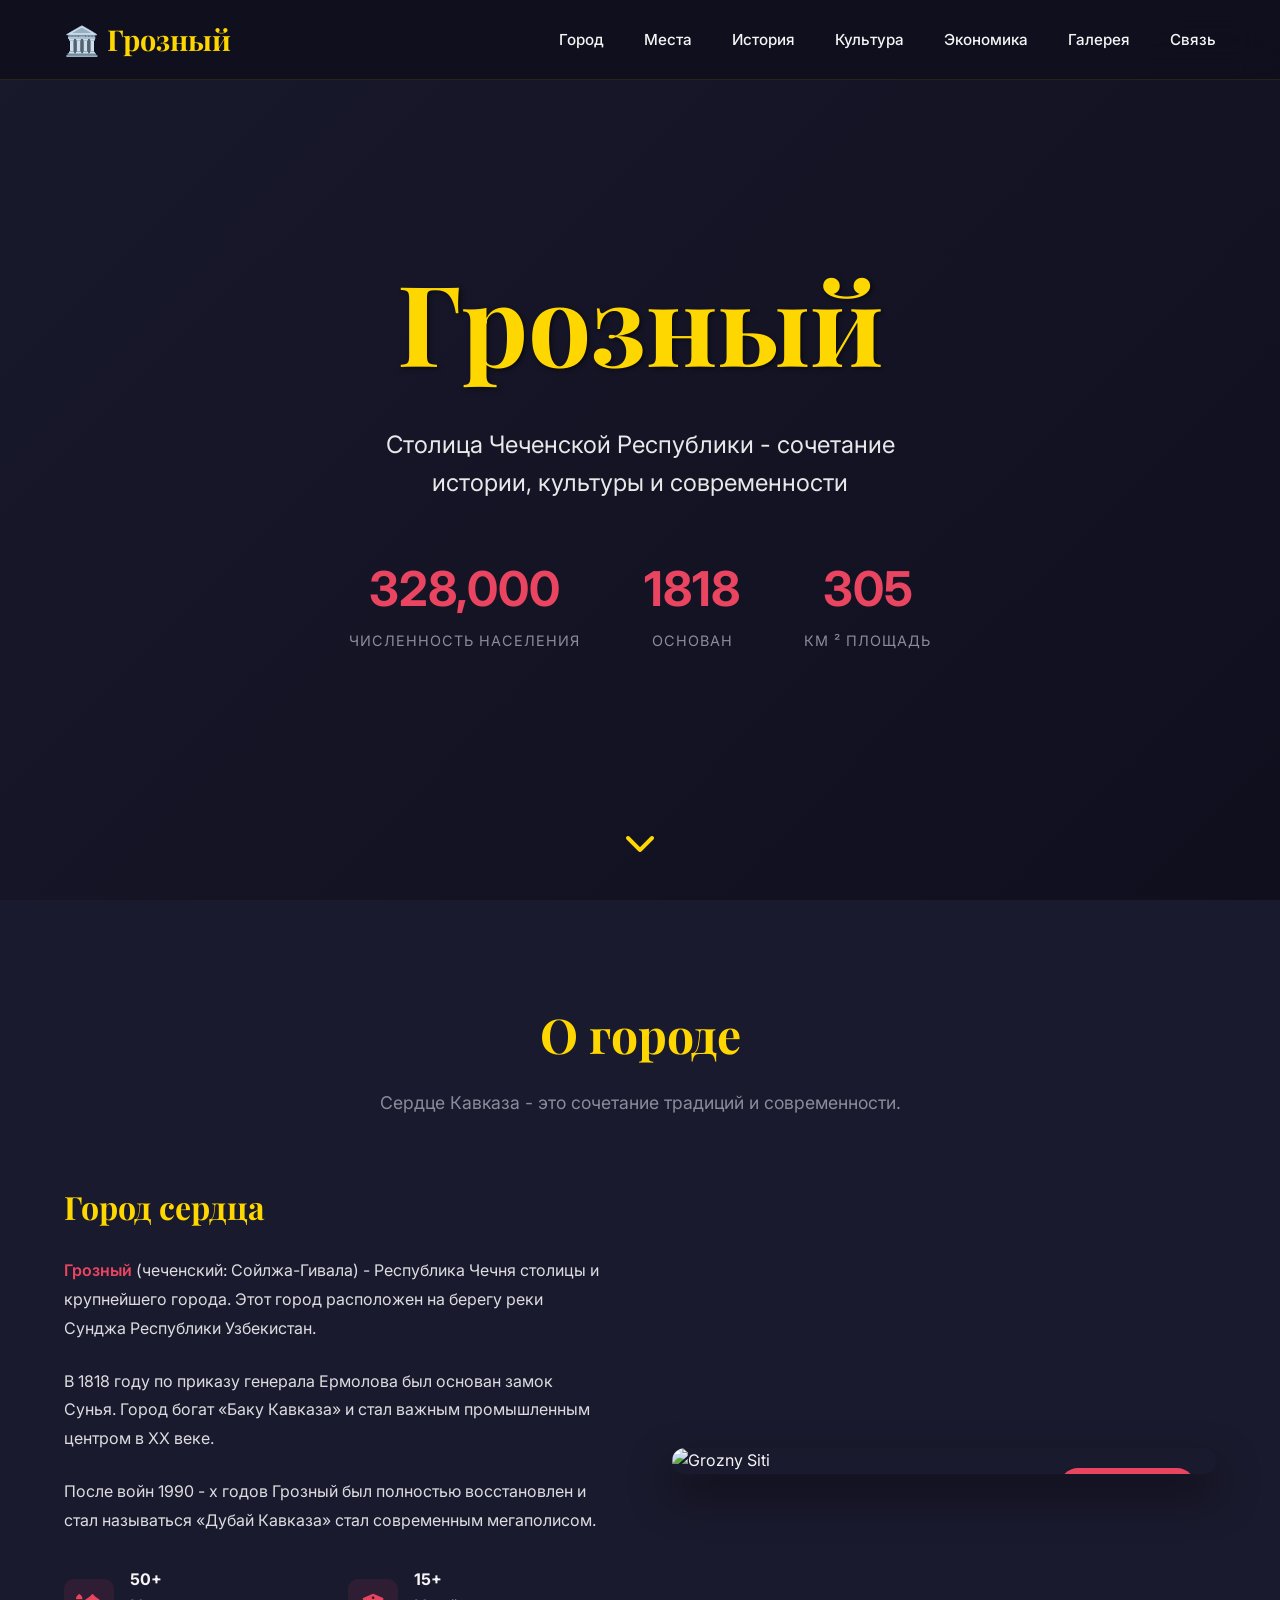
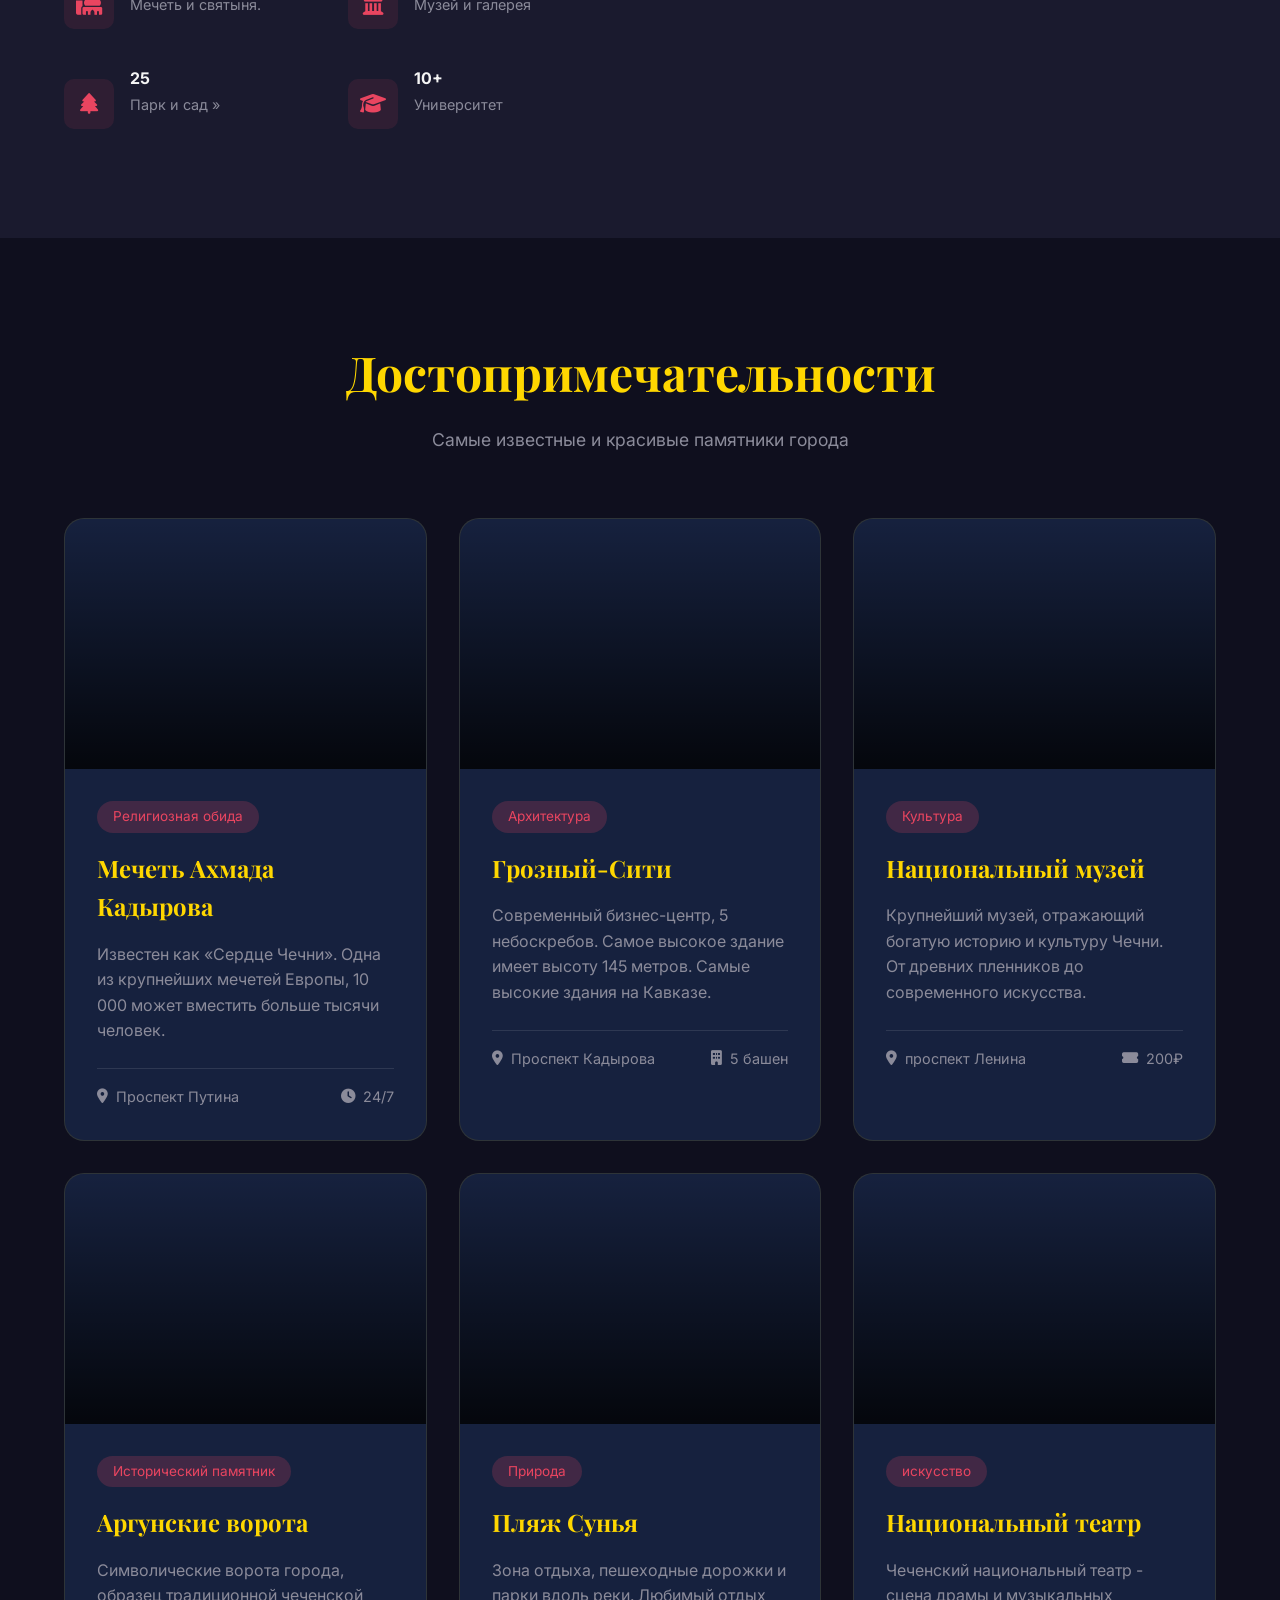
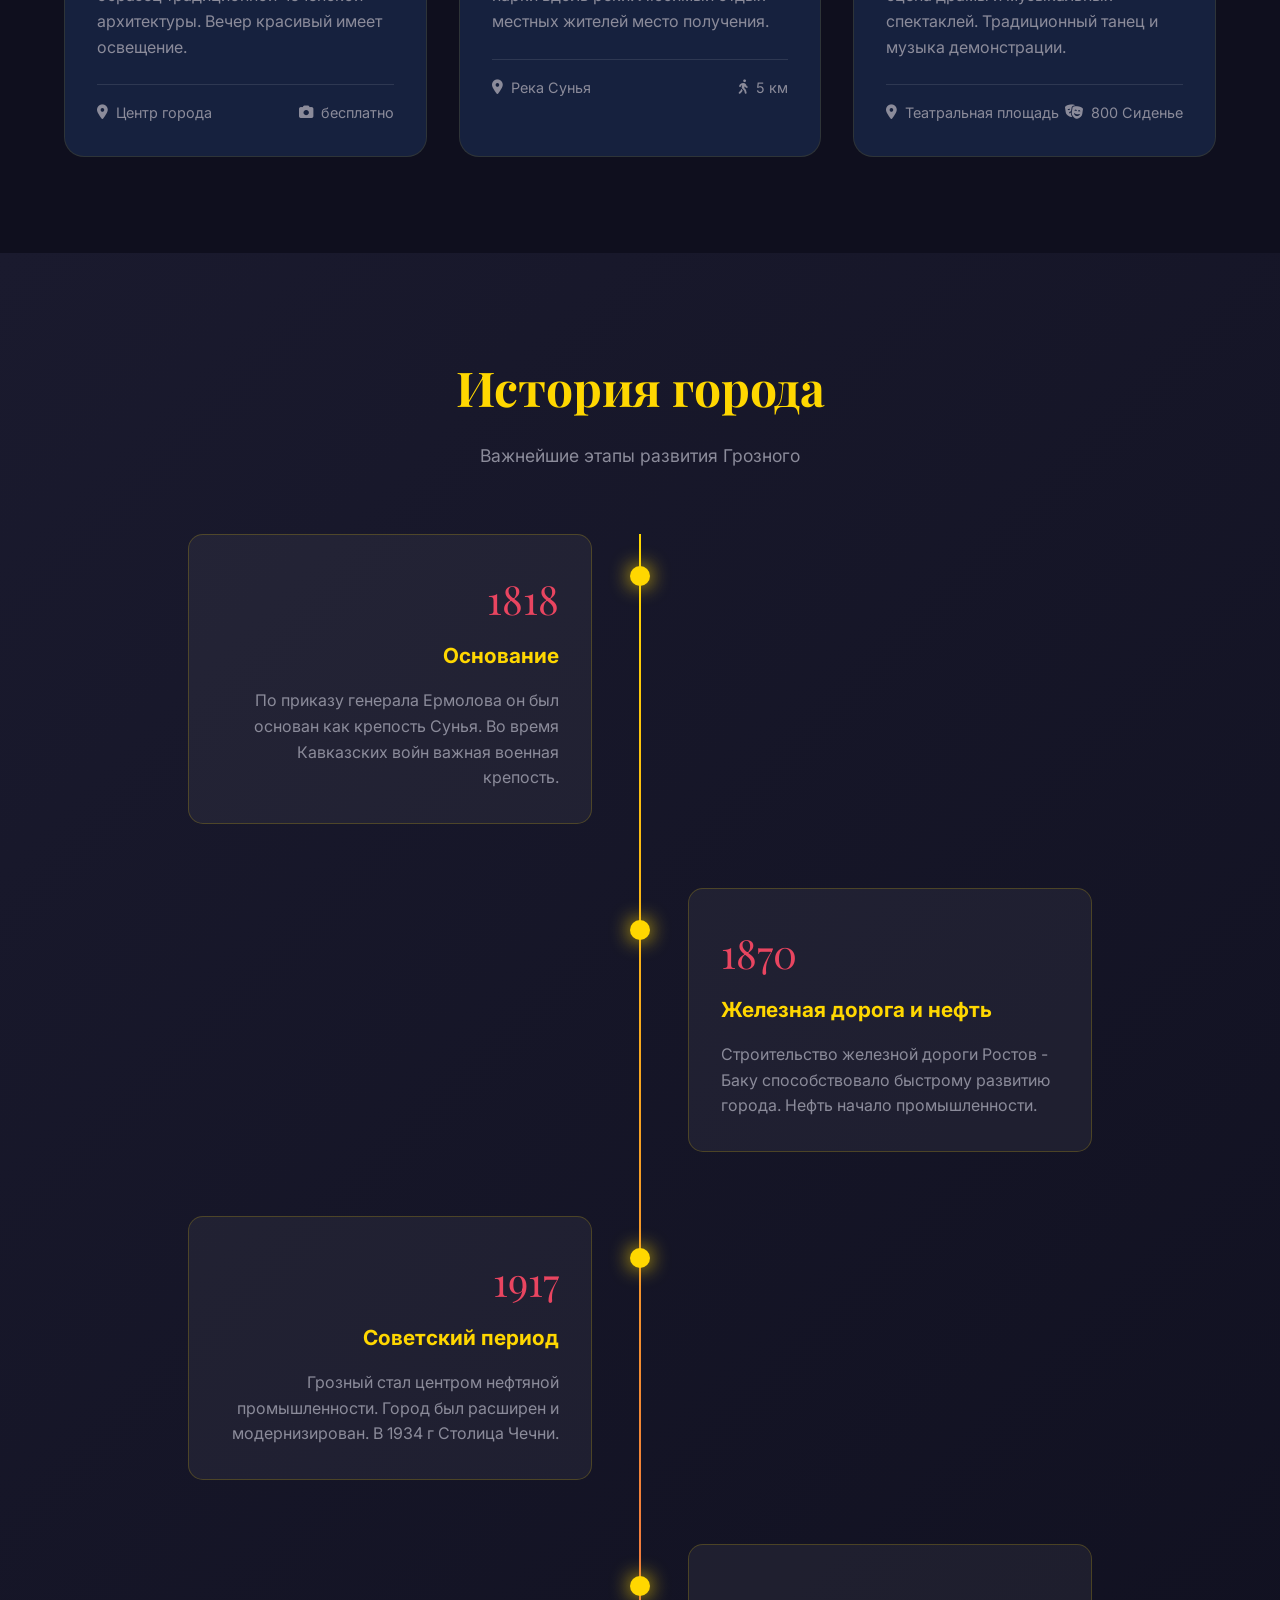
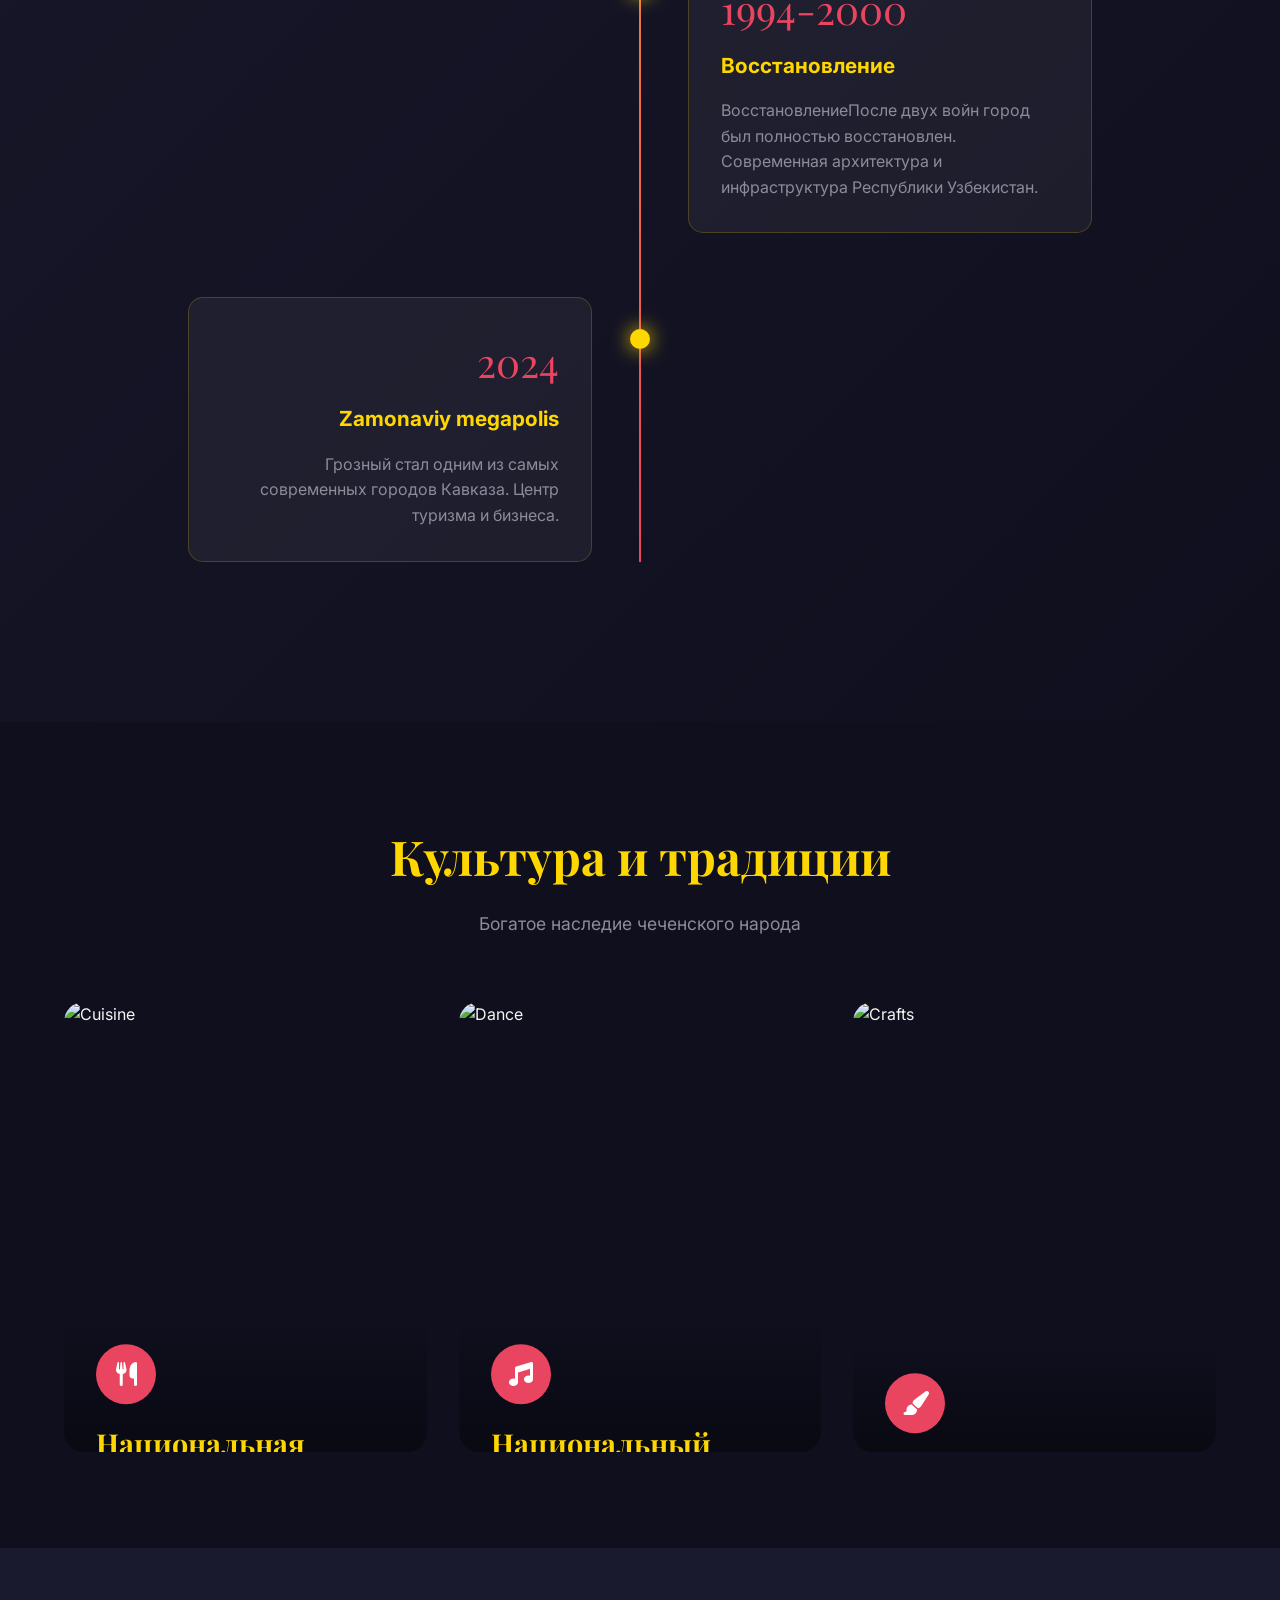
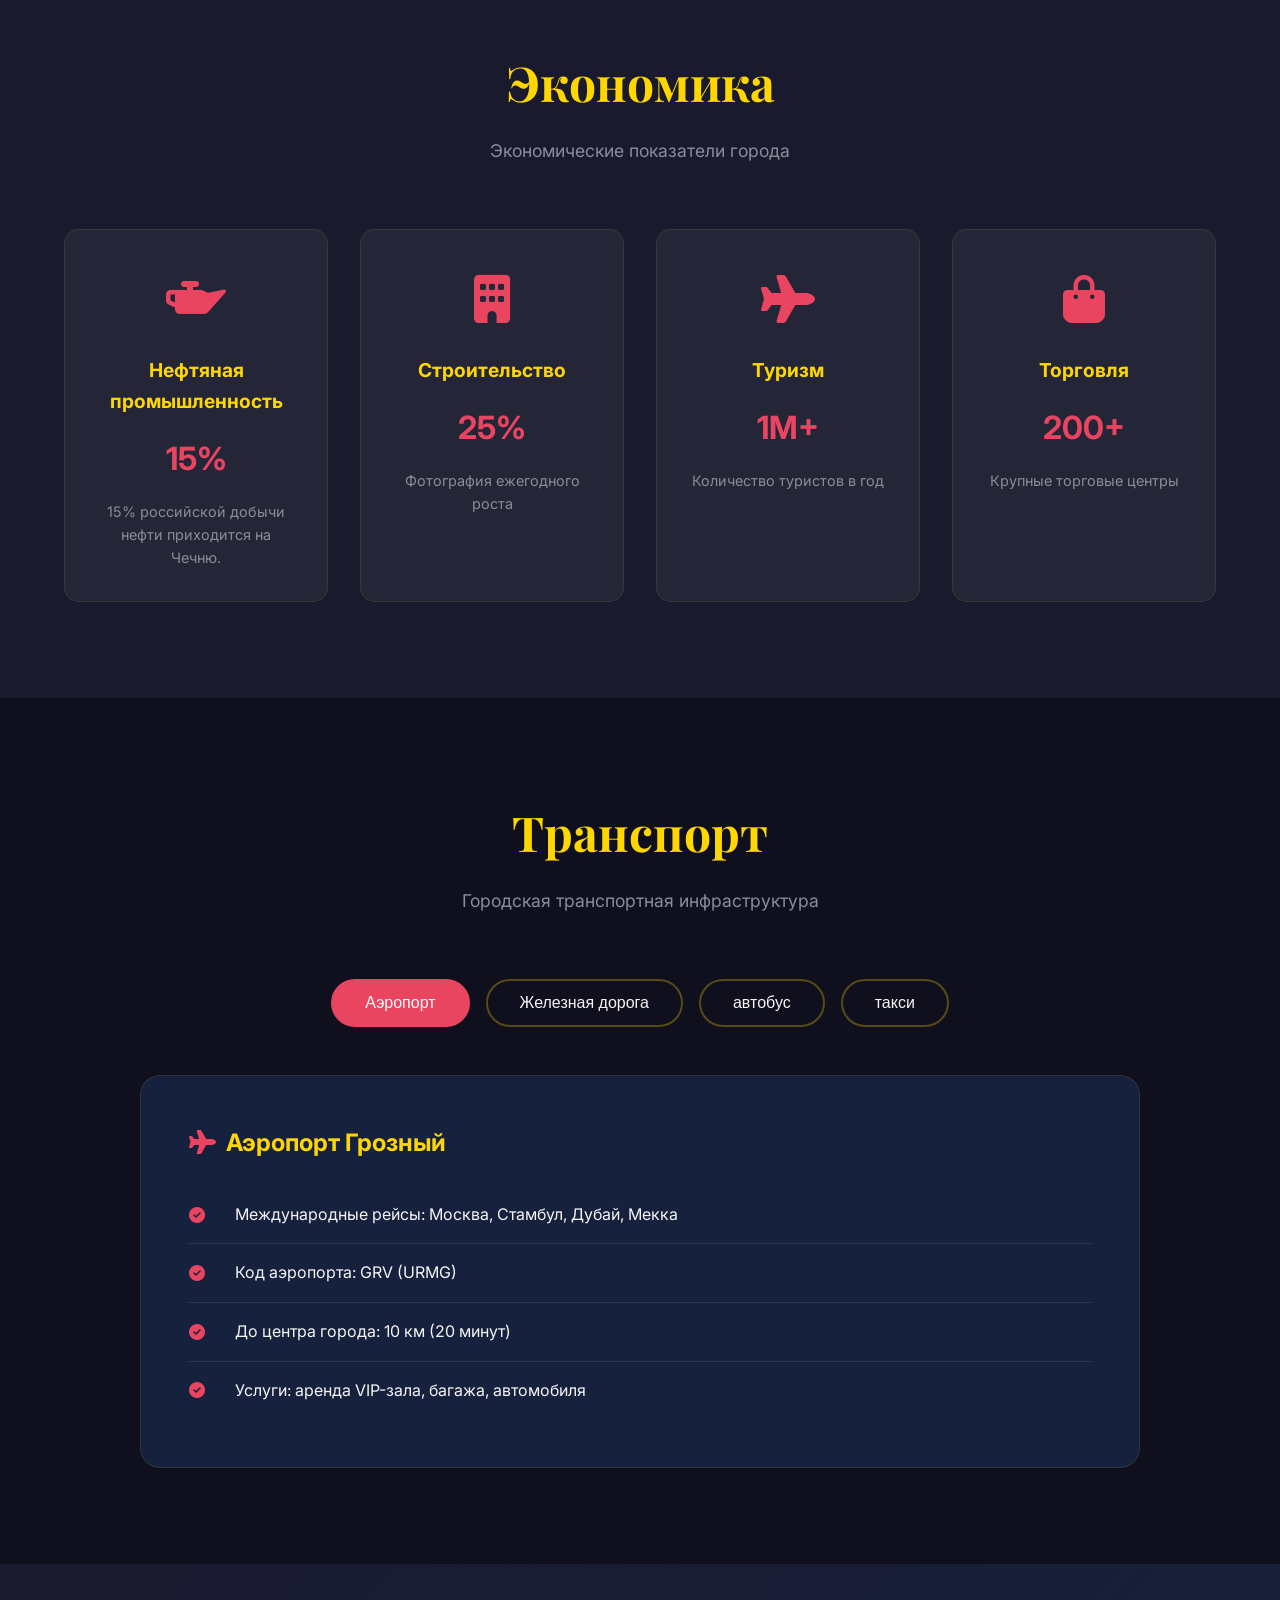
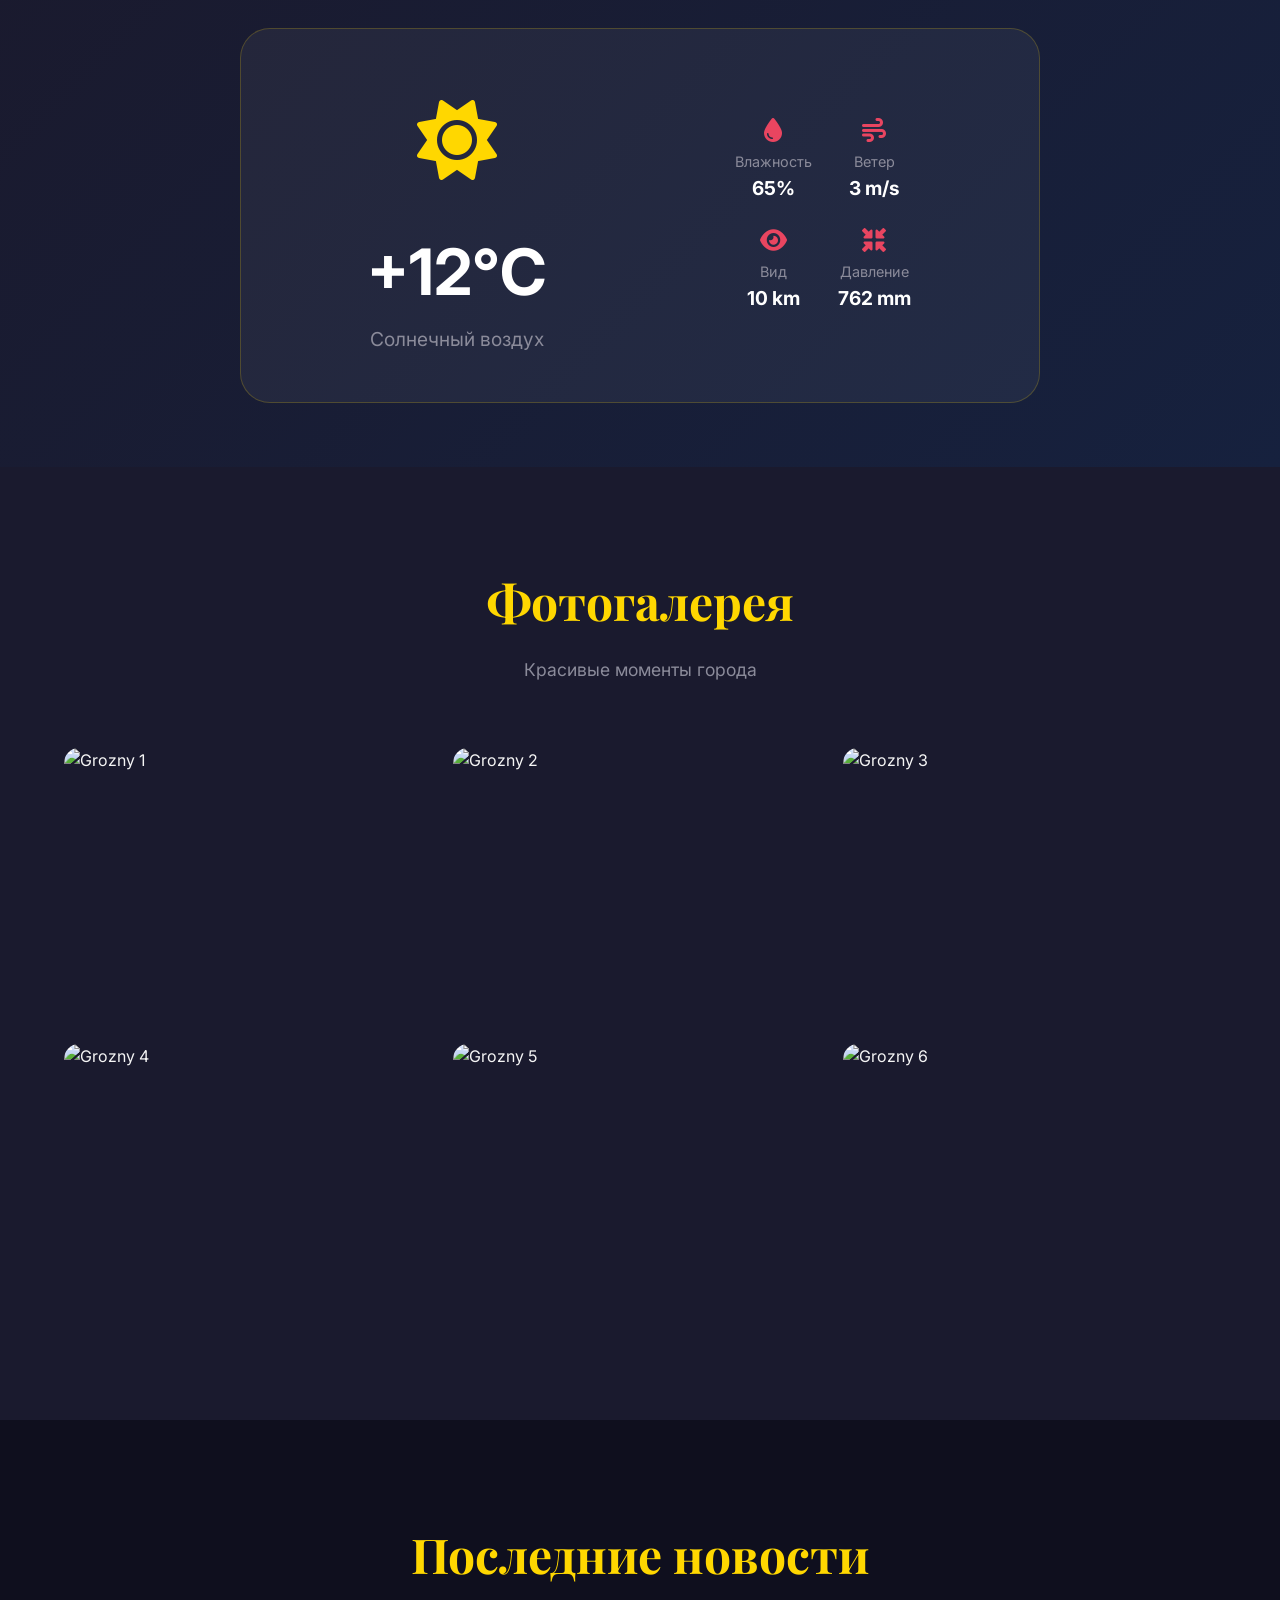
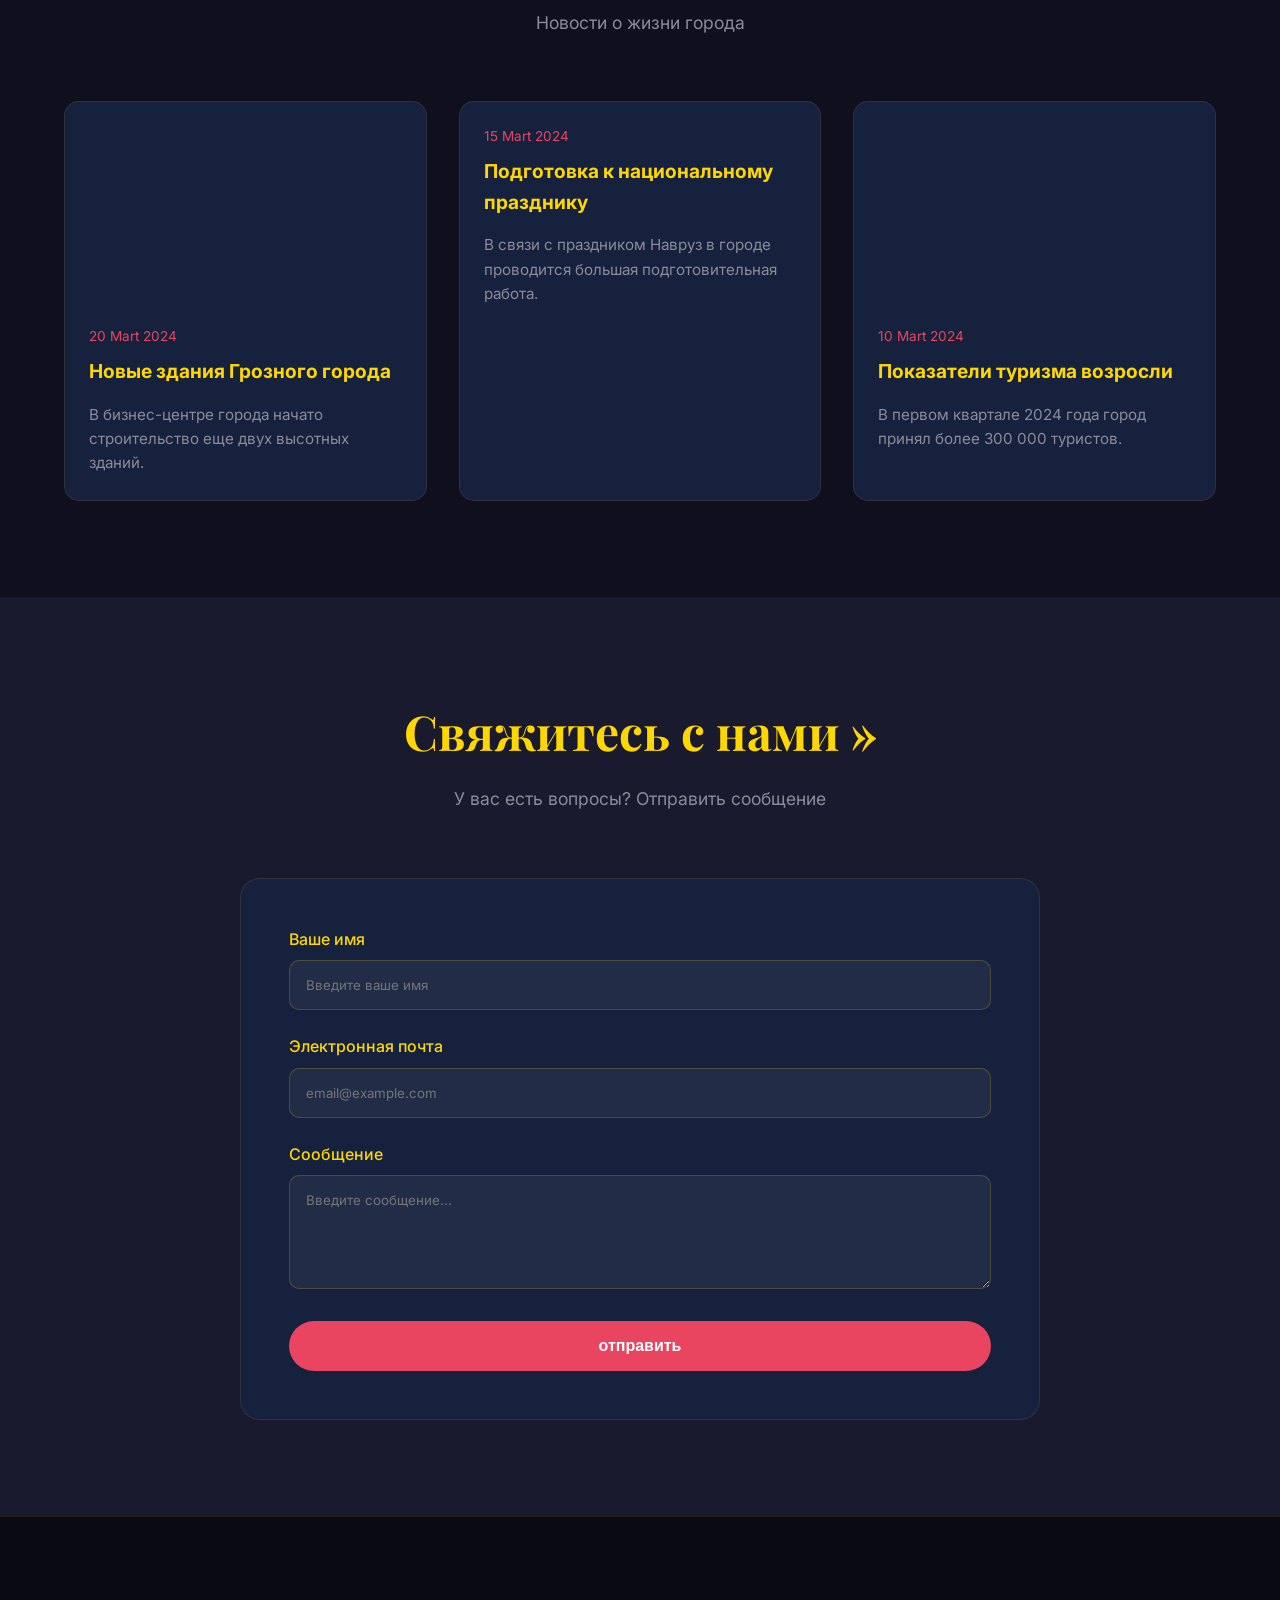
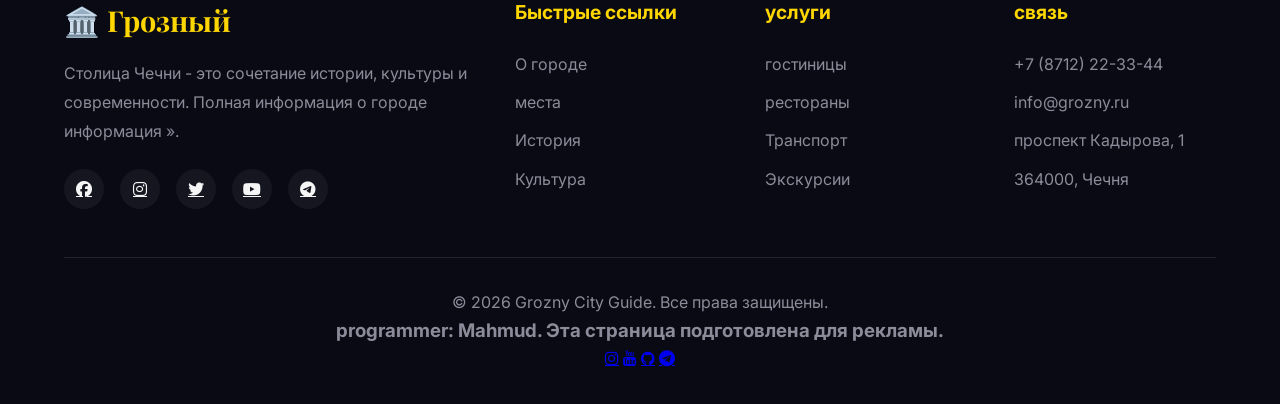
==== commit 01417047: "css noldan yozdim" ====
--- a/index.html
+++ b/index.html
@@ -9,10 +9,8 @@
         href="https://fonts.googleapis.com/css2?family=Playfair+Display:wght@400;700&family=Inter:wght@300;400;500;600&display=swap"
         rel="stylesheet">
     <link rel="stylesheet" href="https://cdnjs.cloudflare.com/ajax/libs/font-awesome/6.4.0/css/all.min.css">
-    <link rel="stylesheet" href="css/responsive.css">
+    <link rel="stylesheet" href="w/css/font-awesome.min.css">
     <link rel="stylesheet" href="css/style.css">
-    
-    <link rel="stylesheet" href="w/css/font-awesome.min.css">
 </head>
 
 <body>
@@ -677,7 +675,7 @@
             </div>
         </div>
     </footer>
-    <script src="js/app.js"></script>
+     <script src="js/app.js"></script>
 </body>
 
 </html>
--- a/css/style.css
+++ b/css/style.css
@@ -1,956 +1,1148 @@
-* {
-  margin: 0;
-  padding: 0;
-  box-sizing: border-box;
-}
-
-:root {
-  --primary: #1a1a2e;
-  --secondary: #16213e;
-  --accent: #e94560;
-  --gold: #ffd700;
-  --light: #f5f5f5;
-  --dark: #0f0f1e;
-  --gray: #8b8b9a;
-  --transition: all 0.3s ease;
-}
-
-html {
-  scroll-behavior: smooth;
-}
-
-body {
-  font-family: "Inter", sans-serif;
-  background: var(--dark);
-  color: var(--light);
-  line-height: 1.6;
-  overflow-x: hidden;
-}
-
-/* ===== NAVBAR ===== */
-.navbar {
-  position: fixed;
-  top: 0;
-  left: 0;
-  right: 0;
-  height: 80px;
-  background: rgba(15, 15, 30, 0.95);
-  backdrop-filter: blur(20px);
-  border-bottom: 1px solid rgba(255, 215, 0, 0.1);
-  z-index: 9999;
-  display: flex;
-  align-items: center;
-  justify-content: space-between;
-  padding: 0 5%;
-  transition: var(--transition);
-}
-.navbar .nav-logo {
-  font-family: "Playfair Display", serif;
-  font-size: 1.8rem;
-  font-weight: 700;
-  color: var(--gold);
-  text-decoration: none;
-  display: flex;
-  align-items: center;
-  gap: 0.5rem;
-}
-.navbar .nav-menu {
-  display: flex;
-  list-style: none;
-  gap: 2.5rem;
-  align-items: center;
-}
-.navbar .nav-menu a {
-  color: var(--light);
-  text-decoration: none;
-  font-weight: 500;
-  font-size: 0.95rem;
-  transition: var(--transition);
-  position: relative;
-}
-.navbar .nav-menu a:hover {
-  color: var(--gold);
-}
-.navbar .nav-menu a::after {
-  content: "";
-  position: absolute;
-  bottom: -5px;
-  left: 0;
-  width: 0;
-  height: 2px;
-  background: var(--accent);
-  transition: var(--transition);
-}
-.navbar .nav-menu a:hover::after {
-  width: 100%;
-}
-.navbar .menu-btn {
-  display: none;
-  flex-direction: column;
-  justify-content: space-between;
-  width: 30px;
-  height: 21px;
-  background: transparent;
-  border: none;
-  cursor: pointer;
-  padding: 0;
-  z-index: 10000;
-}
-.navbar .menu-btn span {
-  width: 100%;
-  height: 3px;
-  background: var(--gold);
-  border-radius: 3px;
-  transition: var(--transition);
-  display: block;
-}
-.navbar .menu-btn.active span:nth-child(1) {
-  transform: rotate(45deg) translate(6px, 6px);
-}
-.navbar .menu-btn.active span:nth-child(2) {
-  opacity: 0;
-}
-.navbar .menu-btn.active span:nth-child(3) {
-  transform: rotate(-45deg) translate(6px, -6px);
-}
-
-.navbar.scrolled {
-  height: 60px;
-  background: rgba(15, 15, 30, 0.98);
-  box-shadow: 0 5px 30px rgba(0, 0, 0, 0.5);
-}
-
-.mobile-nav {
-  position: fixed;
-  top: 0;
-  right: -100%;
-  width: 80%;
-  max-width: 400px;
-  height: 100vh;
-  background: var(--dark);
-  z-index: 9998;
-  padding: 100px 2rem 2rem;
-  transition: var(--transition);
-  box-shadow: -10px 0 30px rgba(0, 0, 0, 0.5);
-}
-.mobile-nav.active {
-  right: 0;
-}
-.mobile-nav a {
-  display: block;
-  color: var(--light);
-  text-decoration: none;
-  font-size: 1.2rem;
-  padding: 1rem 0;
-  border-bottom: 1px solid rgba(255, 255, 255, 0.1);
-  transition: var(--transition);
-}
-.mobile-nav a:hover {
-  color: var(--gold);
-  padding-left: 10px;
-}
-
-.overlay {
-  position: fixed;
-  top: 0;
-  left: 0;
-  width: 100%;
-  height: 100%;
-  background: rgba(0, 0, 0, 0.7);
-  z-index: 9997;
-  opacity: 0;
-  visibility: hidden;
-  transition: var(--transition);
-}
-.overlay.active {
-  opacity: 1;
-  visibility: visible;
-}
-
-/* ===== HERO SECTION ===== */
-.hero {
-  min-height: 100vh;
-  display: flex;
-  align-items: center;
-  justify-content: center;
-  background: linear-gradient(135deg, rgba(26, 26, 46, 0.9), rgba(15, 15, 30, 0.95)), url("https://images.unsplash.com/photo-1564507592333-c60657eea523?w=1920") center/cover;
-  padding-top: 80px;
-  text-align: center;
-  position: relative;
-}
-.hero .hero-content h1 {
-  font-family: "Playfair Display", serif;
-  font-size: clamp(3rem, 10vw, 7rem);
-  color: var(--gold);
-  margin-bottom: 1rem;
-  text-shadow: 2px 2px 4px rgba(0, 0, 0, 0.5);
-}
-.hero .hero-content p {
-  font-size: 1.5rem;
-  color: rgba(255, 255, 255, 0.9);
-  margin-bottom: 3rem;
-  max-width: 600px;
-  margin-left: auto;
-  margin-right: auto;
-}
-.hero .hero-content .hero-stats {
-  display: flex;
-  justify-content: center;
-  gap: 4rem;
-  margin-top: 3rem;
-  flex-wrap: wrap;
-}
-.hero .hero-content .hero-stats .stat-item {
-  text-align: center;
-}
-.hero .hero-content .hero-stats .stat-item .stat-number {
-  font-size: 3rem;
-  font-weight: 700;
-  color: var(--accent);
-  display: block;
-}
-.hero .hero-content .hero-stats .stat-item .stat-label {
-  font-size: 0.9rem;
-  color: var(--gray);
-  text-transform: uppercase;
-  letter-spacing: 1px;
-}
-.hero .scroll-down {
-  position: absolute;
-  bottom: 2rem;
-  left: 50%;
-  transform: translateX(-50%);
-  animation: bounce 2s infinite;
-  color: var(--gold);
-  font-size: 2rem;
-}
-
-@keyframes bounce {
-  0%, 20%, 50%, 80%, 100% {
-    transform: translateX(-50%) translateY(0);
-  }
-  40% {
-    transform: translateX(-50%) translateY(-10px);
-  }
-  60% {
-    transform: translateX(-50%) translateY(-5px);
-  }
-}
-/* ===== SECTIONS GENERAL ===== */
-section {
-  padding: 6rem 5%;
-}
-
-.section-header {
-  text-align: center;
-  margin-bottom: 4rem;
-}
-.section-header .section-title {
-  font-family: "Playfair Display", serif;
-  font-size: 3rem;
-  color: var(--gold);
-  margin-bottom: 1rem;
-}
-.section-header .section-subtitle {
-  color: var(--gray);
-  font-size: 1.1rem;
-  max-width: 600px;
-  margin: 0 auto;
-}
-
-/* ===== ABOUT SECTION ===== */
-.about {
-  background: var(--primary);
-}
-.about .about-grid {
-  display: grid;
-  grid-template-columns: 1fr 1fr;
-  gap: 4rem;
-  max-width: 1200px;
-  margin: 0 auto;
-  align-items: center;
-}
-.about .about-grid .about-text h3 {
-  font-family: "Playfair Display", serif;
-  font-size: 2rem;
-  color: var(--gold);
-  margin-bottom: 1.5rem;
-}
-.about .about-grid .about-text p {
-  margin-bottom: 1.5rem;
-  color: rgba(255, 255, 255, 0.85);
-  line-height: 1.8;
-}
-.about .about-grid .about-text p .highlight {
-  color: var(--accent);
-  font-weight: 600;
-}
-.about .about-grid .about-text .about-features {
-  display: grid;
-  grid-template-columns: 1fr 1fr;
-  gap: 1.5rem;
-  margin-top: 2rem;
-}
-.about .about-grid .about-text .about-features .feature-item {
-  display: flex;
-  align-items: center;
-  gap: 1rem;
-}
-.about .about-grid .about-text .about-features .feature-icon {
-  width: 50px;
-  height: 50px;
-  background: rgba(233, 69, 96, 0.1);
-  border-radius: 10px;
-  display: flex;
-  align-items: center;
-  justify-content: center;
-  color: var(--accent);
-  font-size: 1.3rem;
-}
-.about .about-grid .about-image {
-  position: relative;
-  border-radius: 20px;
-  overflow: hidden;
-  box-shadow: 0 20px 40px rgba(0, 0, 0, 0.5);
-}
-.about .about-grid .about-image img {
-  width: 100%;
-  height: auto;
-  display: block;
-  transition: transform 0.5s;
-}
-.about .about-grid .about-image:hover img {
-  transform: scale(1.05);
-}
-.about .about-grid .about-image .image-badge {
-  position: absolute;
-  top: 20px;
-  right: 20px;
-  background: var(--accent);
-  color: white;
-  padding: 0.5rem 1rem;
-  border-radius: 20px;
-  font-weight: 600;
-  font-size: 0.9rem;
-}
-
-/* ===== LANDMARKS SECTION ===== */
-.landmarks {
-  background: var(--dark);
-}
-.landmarks .landmarks-grid {
-  display: grid;
-  grid-template-columns: repeat(auto-fit, minmax(350px, 1fr));
-  gap: 2rem;
-  max-width: 1400px;
-  margin: 0 auto;
-}
-.landmarks .landmarks-grid .landmark-card {
-  background: var(--secondary);
-  border-radius: 20px;
-  overflow: hidden;
-  border: 1px solid rgba(255, 215, 0, 0.1);
-  transition: var(--transition);
-}
-.landmarks .landmarks-grid .landmark-card:hover {
-  transform: translateY(-10px);
-  border-color: var(--gold);
-  box-shadow: 0 20px 40px rgba(0, 0, 0, 0.3);
-}
-.landmarks .landmarks-grid .landmark-card .landmark-image {
-  height: 250px;
-  background-size: cover;
-  background-position: center;
-  position: relative;
-}
-.landmarks .landmarks-grid .landmark-card .landmark-image .landmark-overlay {
-  position: absolute;
-  top: 0;
-  left: 0;
-  right: 0;
-  bottom: 0;
-  background: linear-gradient(to top, rgba(0, 0, 0, 0.8), transparent);
-}
-.landmarks .landmarks-grid .landmark-card .landmark-content {
-  padding: 2rem;
-}
-.landmarks .landmarks-grid .landmark-card .landmark-content .landmark-tag {
-  display: inline-block;
-  background: rgba(233, 69, 96, 0.2);
-  color: var(--accent);
-  padding: 0.3rem 1rem;
-  border-radius: 20px;
-  font-size: 0.85rem;
-  margin-bottom: 1rem;
-}
-.landmarks .landmarks-grid .landmark-card .landmark-content h3 {
-  font-family: "Playfair Display", serif;
-  font-size: 1.5rem;
-  color: var(--gold);
-  margin-bottom: 1rem;
-}
-.landmarks .landmarks-grid .landmark-card .landmark-content p {
-  color: var(--gray);
-  line-height: 1.6;
-  margin-bottom: 1.5rem;
-}
-.landmarks .landmarks-grid .landmark-card .landmark-content .landmark-meta {
-  display: flex;
-  justify-content: space-between;
-  align-items: center;
-  padding-top: 1rem;
-  border-top: 1px solid rgba(255, 255, 255, 0.1);
-}
-.landmarks .landmarks-grid .landmark-card .landmark-content .landmark-meta .meta-item {
-  display: flex;
-  align-items: center;
-  gap: 0.5rem;
-  color: var(--gray);
-  font-size: 0.9rem;
-}
-
-/* ===== HISTORY TIMELINE ===== */
-.history {
-  background: linear-gradient(135deg, var(--primary), var(--dark));
-  position: relative;
-}
-.history .timeline {
-  position: relative;
-  max-width: 1000px;
-  margin: 0 auto;
-}
-.history .timeline::before {
-  content: "";
-  position: absolute;
-  left: 50%;
-  transform: translateX(-50%);
-  width: 2px;
-  height: 100%;
-  background: linear-gradient(to bottom, var(--gold), var(--accent));
-}
-.history .timeline .timeline-item {
-  position: relative;
-  margin-bottom: 4rem;
-  width: 50%;
-  padding: 0 3rem;
-}
-.history .timeline .timeline-item .timeline-content {
-  background: rgba(255, 255, 255, 0.05);
-  padding: 2rem;
-  border-radius: 15px;
-  border: 1px solid rgba(255, 215, 0, 0.2);
-  position: relative;
-  transition: var(--transition);
-}
-.history .timeline .timeline-item .timeline-content:hover {
-  background: rgba(255, 255, 255, 0.1);
-  transform: scale(1.02);
-}
-.history .timeline .timeline-item .timeline-content .timeline-year {
-  font-family: "Playfair Display", serif;
-  font-size: 2.5rem;
-  color: var(--accent);
-  margin-bottom: 0.5rem;
-}
-.history .timeline .timeline-item .timeline-content h3 {
-  color: var(--gold);
-  margin-bottom: 1rem;
-  font-size: 1.3rem;
-}
-.history .timeline .timeline-item .timeline-content p {
-  color: var(--gray);
-  line-height: 1.6;
-}
-.history .timeline .timeline-item .timeline-dot {
-  position: absolute;
-  width: 20px;
-  height: 20px;
-  background: var(--gold);
-  border-radius: 50%;
-  top: 2rem;
-  box-shadow: 0 0 20px var(--gold);
-}
-.history .timeline .timeline-item:nth-child(odd) {
-  left: 0;
-  text-align: right;
-}
-.history .timeline .timeline-item:nth-child(even) {
-  left: 50%;
-  text-align: left;
-}
-.history .timeline .timeline-item:nth-child(odd) .timeline-dot {
-  right: -10px;
-}
-.history .timeline .timeline-item:nth-child(even) .timeline-dot {
-  left: -10px;
-}
-
-/* ===== CULTURE SECTION ===== */
-.culture {
-  background: var(--dark);
-}
-.culture .culture-grid {
-  display: grid;
-  grid-template-columns: repeat(3, 1fr);
-  gap: 2rem;
-  max-width: 1200px;
-  margin: 0 auto;
-}
-.culture .culture-grid .culture-card {
-  position: relative;
-  height: 450px;
-  border-radius: 20px;
-  overflow: hidden;
-  cursor: pointer;
-}
-.culture .culture-grid .culture-card img {
-  width: 100%;
-  height: 100%;
-  -o-object-fit: cover;
-     object-fit: cover;
-  transition: transform 0.5s;
-}
-.culture .culture-grid .culture-card:hover img {
-  transform: scale(1.1);
-}
-.culture .culture-grid .culture-card .culture-overlay {
-  position: absolute;
-  bottom: 0;
-  left: 0;
-  right: 0;
-  background: linear-gradient(to top, rgba(0, 0, 0, 0.95), transparent);
-  padding: 2rem;
-  transform: translateY(60%);
-  transition: var(--transition);
-}
-.culture .culture-grid .culture-card .culture-overlay .culture-icon {
-  width: 60px;
-  height: 60px;
-  background: var(--accent);
-  border-radius: 50%;
-  display: flex;
-  align-items: center;
-  justify-content: center;
-  color: white;
-  font-size: 1.5rem;
-  margin-bottom: 1rem;
-}
-.culture .culture-grid .culture-card .culture-overlay h3 {
-  font-family: "Playfair Display", serif;
-  font-size: 1.8rem;
-  color: var(--gold);
-  margin-bottom: 1rem;
-}
-.culture .culture-grid .culture-card .culture-overlay p {
-  color: rgba(255, 255, 255, 0.8);
-  line-height: 1.6;
-}
-.culture .culture-grid .culture-card:hover .culture-overlay {
-  transform: translateY(0);
-}
-
-/* ===== ECONOMY SECTION ===== */
-.economy {
-  background: var(--primary);
-}
-.economy .economy-grid {
-  display: grid;
-  grid-template-columns: repeat(4, 1fr);
-  gap: 2rem;
-  max-width: 1200px;
-  margin: 0 auto;
-}
-.economy .economy-grid .economy-card {
-  background: rgba(255, 255, 255, 0.05);
-  padding: 2rem;
-  border-radius: 15px;
-  text-align: center;
-  border: 1px solid rgba(255, 215, 0, 0.1);
-  transition: var(--transition);
-}
-.economy .economy-grid .economy-card:hover {
-  transform: translateY(-5px);
-  border-color: var(--gold);
-  background: rgba(255, 255, 255, 0.08);
-}
-.economy .economy-grid .economy-card .economy-icon {
-  font-size: 3rem;
-  color: var(--accent);
-  margin-bottom: 1rem;
-}
-.economy .economy-grid .economy-card h3 {
-  color: var(--gold);
-  margin-bottom: 0.5rem;
-  font-size: 1.2rem;
-}
-.economy .economy-grid .economy-card .economy-value {
-  font-size: 2rem;
-  font-weight: 700;
-  color: var(--accent);
-  margin: 1rem 0;
-}
-.economy .economy-grid .economy-card p {
-  color: var(--gray);
-  font-size: 0.9rem;
-}
-
-/* ===== TRANSPORT SECTION ===== */
-.transport {
-  background: var(--dark);
-}
-.transport .transport-container {
-  max-width: 1000px;
-  margin: 0 auto;
-}
-.transport .transport-container .transport-tabs {
-  display: flex;
-  justify-content: center;
-  gap: 1rem;
-  margin-bottom: 3rem;
-  flex-wrap: wrap;
-}
-.transport .transport-container .transport-tabs .tab-btn {
-  background: transparent;
-  border: 2px solid rgba(255, 215, 0, 0.3);
-  color: var(--light);
-  padding: 0.8rem 2rem;
-  border-radius: 30px;
-  cursor: pointer;
-  transition: var(--transition);
-  font-size: 1rem;
-}
-.transport .transport-container .transport-tabs .tab-btn.active,
-.transport .transport-container .transport-tabs .tab-btn:hover {
-  background: var(--accent);
-  border-color: var(--accent);
-  color: white;
-}
-.transport .transport-container .tab-content {
-  display: none;
-  background: var(--secondary);
-  padding: 3rem;
-  border-radius: 20px;
-  border: 1px solid rgba(255, 215, 0, 0.1);
-}
-.transport .transport-container .tab-content.active {
-  display: block;
-  animation: fadeIn 0.5s;
-}
-@keyframes fadeIn {
-  from {
-    opacity: 0;
-    transform: translateY(10px);
-  }
-  to {
-    opacity: 1;
-    transform: translateY(0);
-  }
-}
-.transport .transport-container .tab-content h3 {
-  color: var(--gold);
-  margin-bottom: 1.5rem;
-  font-size: 1.5rem;
-}
-.transport .transport-container .tab-content .transport-list {
-  list-style: none;
-}
-.transport .transport-container .tab-content .transport-list li {
-  padding: 1rem 0;
-  border-bottom: 1px solid rgba(255, 255, 255, 0.1);
-  display: flex;
-  align-items: center;
-  gap: 1rem;
-}
-.transport .transport-container .tab-content .transport-list li i {
-  color: var(--accent);
-  width: 30px;
-}
-.transport .transport-container .tab-content .transport-list li:last-child {
-  border-bottom: none;
-}
-
-/* ===== WEATHER SECTION ===== */
-.weather {
-  background: linear-gradient(135deg, var(--primary), var(--secondary));
-  padding: 4rem 5%;
-}
-.weather .weather-container {
-  max-width: 800px;
-  margin: 0 auto;
-  background: rgba(255, 255, 255, 0.05);
-  border-radius: 30px;
-  padding: 3rem;
-  border: 1px solid rgba(255, 215, 0, 0.2);
-  display: flex;
-  align-items: center;
-  justify-content: space-around;
-  flex-wrap: wrap;
-  gap: 2rem;
-}
-.weather .weather-container .weather-main {
-  text-align: center;
-}
-.weather .weather-container .weather-main .weather-icon-main {
-  font-size: 5rem;
-  color: var(--gold);
-  margin-bottom: 1rem;
-}
-.weather .weather-container .weather-main .weather-temp {
-  font-size: 4rem;
-  font-weight: 700;
-  color: white;
-}
-.weather .weather-container .weather-main .weather-desc {
-  color: var(--gray);
-  font-size: 1.2rem;
-}
-.weather .weather-container .weather-details {
-  display: grid;
-  grid-template-columns: repeat(2, 1fr);
-  gap: 1.5rem;
-}
-.weather .weather-container .weather-details .weather-item {
-  text-align: center;
-}
-.weather .weather-container .weather-details .weather-item i {
-  font-size: 1.5rem;
-  color: var(--accent);
-  margin-bottom: 0.5rem;
-}
-.weather .weather-container .weather-details .weather-item span {
-  display: block;
-  color: var(--gray);
-  font-size: 0.9rem;
-}
-.weather .weather-container .weather-details .weather-item strong {
-  color: white;
-  font-size: 1.2rem;
-}
-
-/* ===== GALLERY SECTION ===== */
-.gallery {
-  background: var(--primary);
-}
-.gallery .gallery-grid {
-  display: grid;
-  grid-template-columns: repeat(auto-fit, minmax(300px, 1fr));
-  gap: 1rem;
-  max-width: 1400px;
-  margin: 0 auto;
-}
-.gallery .gallery-grid .gallery-item {
-  position: relative;
-  overflow: hidden;
-  border-radius: 15px;
-  aspect-ratio: 4/3;
-  cursor: pointer;
-}
-.gallery .gallery-grid .gallery-item img {
-  width: 100%;
-  height: 100%;
-  -o-object-fit: cover;
-     object-fit: cover;
-  transition: transform 0.5s;
-}
-.gallery .gallery-grid .gallery-item:hover img {
-  transform: scale(1.1);
-}
-.gallery .gallery-grid .gallery-item .gallery-overlay {
-  position: absolute;
-  top: 0;
-  left: 0;
-  right: 0;
-  bottom: 0;
-  background: rgba(233, 69, 96, 0.9);
-  display: flex;
-  align-items: center;
-  justify-content: center;
-  opacity: 0;
-  transition: var(--transition);
-}
-.gallery .gallery-grid .gallery-item .gallery-overlay i {
-  color: white;
-  font-size: 2rem;
-}
-.gallery .gallery-grid .gallery-item:hover .gallery-overlay {
-  opacity: 1;
-}
-
-/* ===== NEWS SECTION ===== */
-.news {
-  background: var(--dark);
-}
-.news .news-grid {
-  display: grid;
-  grid-template-columns: repeat(3, 1fr);
-  gap: 2rem;
-  max-width: 1200px;
-  margin: 0 auto;
-}
-.news .news-grid .news-card {
-  background: var(--secondary);
-  border-radius: 15px;
-  overflow: hidden;
-  border: 1px solid rgba(255, 215, 0, 0.1);
-  transition: var(--transition);
-}
-.news .news-grid .news-card:hover {
-  transform: translateY(-5px);
-  border-color: var(--gold);
-}
-.news .news-grid .news-card .news-image {
-  height: 200px;
-  background-size: cover;
-  background-position: center;
-}
-.news .news-grid .news-card .news-content {
-  padding: 1.5rem;
-}
-.news .news-grid .news-card .news-content .news-date {
-  color: var(--accent);
-  font-size: 0.85rem;
-  margin-bottom: 0.5rem;
-}
-.news .news-grid .news-card .news-content h3 {
-  color: var(--gold);
-  margin-bottom: 1rem;
-  font-size: 1.2rem;
-}
-.news .news-grid .news-card .news-content p {
-  color: var(--gray);
-  font-size: 0.95rem;
-  line-height: 1.6;
-}
-
-/* ===== CONTACT SECTION ===== */
-.contact {
-  background: var(--primary);
-}
-.contact .contact-container {
-  max-width: 800px;
-  margin: 0 auto;
-  background: var(--secondary);
-  padding: 3rem;
-  border-radius: 20px;
-  border: 1px solid rgba(255, 215, 0, 0.1);
-}
-.contact .contact-container .form-group {
-  margin-bottom: 1.5rem;
-}
-.contact .contact-container .form-group label {
-  display: block;
-  color: var(--gold);
-  margin-bottom: 0.5rem;
-  font-weight: 500;
-}
-.contact .contact-container .form-group input,
-.contact .contact-container .form-group textarea {
-  width: 100%;
-  padding: 1rem;
-  background: rgba(255, 255, 255, 0.05);
-  border: 1px solid rgba(255, 215, 0, 0.2);
-  border-radius: 10px;
-  color: white;
-  font-family: inherit;
-  transition: var(--transition);
-}
-.contact .contact-container .form-group input:focus,
-.contact .contact-container .form-group textarea:focus {
-  outline: none;
-  border-color: var(--accent);
-}
-.contact .contact-container .submit-btn {
-  background: var(--accent);
-  color: white;
-  border: none;
-  padding: 1rem 3rem;
-  border-radius: 30px;
-  font-size: 1rem;
-  font-weight: 600;
-  cursor: pointer;
-  transition: var(--transition);
-  width: 100%;
-}
-.contact .contact-container .submit-btn:hover {
-  background: #ff6b6b;
-  transform: translateY(-2px);
-  box-shadow: 0 10px 30px rgba(233, 69, 96, 0.3);
-}
-
-/* ===== FOOTER ===== */
-footer {
-  background: #0a0a14;
-  padding: 5rem 5% 2rem;
-  border-top: 1px solid rgba(255, 215, 0, 0.1);
-}
-footer .footer-content {
-  max-width: 1200px;
-  margin: 0 auto;
-  display: grid;
-  grid-template-columns: 2fr 1fr 1fr 1fr;
-  gap: 3rem;
-  margin-bottom: 3rem;
-}
-footer .footer-content h3 {
-  font-family: "Playfair Display", serif;
-  color: var(--gold);
-  font-size: 1.8rem;
-  margin-bottom: 1rem;
-}
-footer .footer-content p {
-  color: var(--gray);
-  line-height: 1.8;
-  margin-bottom: 1.5rem;
-}
-footer .footer-content .social-links {
-  display: flex;
-  gap: 1rem;
-}
-footer .footer-content .social-links a {
-  width: 40px;
-  height: 40px;
-  background: rgba(255, 255, 255, 0.05);
-  border-radius: 50%;
-  display: flex;
-  align-items: center;
-  justify-content: center;
-  color: var(--light);
-  transition: var(--transition);
-}
-footer .footer-content .social-links a:hover {
-  background: var(--accent);
-  color: white;
-  transform: translateY(-3px);
-}
-footer .footer-content .footer-section ul {
-  list-style: none;
-}
-footer .footer-content .footer-section ul li {
-  margin-bottom: 0.8rem;
-}
-footer .footer-content .footer-section ul li a {
-  color: var(--gray);
-  text-decoration: none;
-  transition: var(--transition);
-}
-footer .footer-content .footer-section ul li a:hover {
-  color: var(--accent);
-  padding-left: 5px;
-}
-footer .footer-bottom {
-  text-align: center;
-  padding-top: 2rem;
-  border-top: 1px solid rgba(255, 255, 255, 0.1);
-  color: var(--gray);
-}
-
-.creator {
-  color: red;
-}
-.creator span {
-  color: #d5d7dd;
-}
-.creator a {
-  color: #ffd700;
-  padding: 0 10px;
-}/*# sourceMappingURL=style.css.map */+
+        * {
+            margin: 0;
+            padding: 0;
+            box-sizing: border-box;
+        }
+
+        :root {
+            --primary: #1a1a2e;
+            --secondary: #16213e;
+            --accent: #e94560;
+            --gold: #ffd700;
+            --light: #f5f5f5;
+            --dark: #0f0f1e;
+            --gray: #8b8b9a;
+            --transition: all 0.3s ease;
+        }
+
+        html {
+            scroll-behavior: smooth;
+        }
+
+        body {
+            font-family: 'Inter', sans-serif;
+            background: var(--dark);
+            color: var(--light);
+            line-height: 1.6;
+            overflow-x: hidden;
+        }
+
+        /* ===== NAVBAR ===== */
+        .navbar {
+            position: fixed;
+            top: 0;
+            left: 0;
+            right: 0;
+            height: 80px;
+            background: rgba(15, 15, 30, 0.95);
+            backdrop-filter: blur(20px);
+            border-bottom: 1px solid rgba(255, 215, 0, 0.1);
+            z-index: 9999;
+            display: flex;
+            align-items: center;
+            justify-content: space-between;
+            padding: 0 5%;
+            transition: var(--transition);
+        }
+
+        .navbar.scrolled {
+            height: 60px;
+            background: rgba(15, 15, 30, 0.98);
+            box-shadow: 0 5px 30px rgba(0,0,0,0.5);
+        }
+
+        .nav-logo {
+            font-family: 'Playfair Display', serif;
+            font-size: 1.8rem;
+            font-weight: 700;
+            color: var(--gold);
+            text-decoration: none;
+            display: flex;
+            align-items: center;
+            gap: 0.5rem;
+        }
+
+        .nav-menu {
+            display: flex;
+            list-style: none;
+            gap: 2.5rem;
+            align-items: center;
+        }
+
+        .nav-menu a {
+            color: var(--light);
+            text-decoration: none;
+            font-weight: 500;
+            font-size: 0.95rem;
+            transition: var(--transition);
+            position: relative;
+        }
+
+        .nav-menu a:hover {
+            color: var(--gold);
+        }
+
+        .nav-menu a::after {
+            content: '';
+            position: absolute;
+            bottom: -5px;
+            left: 0;
+            width: 0;
+            height: 2px;
+            background: var(--accent);
+            transition: var(--transition);
+        }
+
+        .nav-menu a:hover::after {
+            width: 100%;
+        }
+
+        .menu-btn {
+            display: none;
+            flex-direction: column;
+            justify-content: space-between;
+            width: 30px;
+            height: 21px;
+            background: transparent;
+            border: none;
+            cursor: pointer;
+            padding: 0;
+            z-index: 10000;
+        }
+
+        .menu-btn span {
+            width: 100%;
+            height: 3px;
+            background: var(--gold);
+            border-radius: 3px;
+            transition: var(--transition);
+            display: block;
+        }
+
+        .menu-btn.active span:nth-child(1) {
+            transform: rotate(45deg) translate(6px, 6px);
+        }
+
+        .menu-btn.active span:nth-child(2) {
+            opacity: 0;
+        }
+
+        .menu-btn.active span:nth-child(3) {
+            transform: rotate(-45deg) translate(6px, -6px);
+        }
+
+        .mobile-nav {
+            position: fixed;
+            top: 0;
+            right: -100%;
+            width: 80%;
+            max-width: 400px;
+            height: 100vh;
+            background: var(--dark);
+            z-index: 9998;
+            padding: 100px 2rem 2rem;
+            transition: var(--transition);
+            box-shadow: -10px 0 30px rgba(0,0,0,0.5);
+        }
+
+        .mobile-nav.active {
+            right: 0;
+        }
+
+        .mobile-nav a {
+            display: block;
+            color: var(--light);
+            text-decoration: none;
+            font-size: 1.2rem;
+            padding: 1rem 0;
+            border-bottom: 1px solid rgba(255,255,255,0.1);
+            transition: var(--transition);
+        }
+
+        .mobile-nav a:hover {
+            color: var(--gold);
+            padding-left: 10px;
+        }
+
+        .overlay {
+            position: fixed;
+            top: 0;
+            left: 0;
+            width: 100%;
+            height: 100%;
+            background: rgba(0,0,0,0.7);
+            z-index: 9997;
+            opacity: 0;
+            visibility: hidden;
+            transition: var(--transition);
+        }
+
+        .overlay.active {
+            opacity: 1;
+            visibility: visible;
+        }
+
+        /* ===== HERO SECTION ===== */
+        .hero {
+            min-height: 100vh;
+            display: flex;
+            align-items: center;
+            justify-content: center;
+            background: linear-gradient(135deg, rgba(26,26,46,0.9), rgba(15,15,30,0.95)),
+                        url('https://images.unsplash.com/photo-1564507592333-c60657eea523?w=1920') center/cover;
+            padding-top: 80px;
+            text-align: center;
+            position: relative;
+        }
+
+        .hero-content h1 {
+            font-family: 'Playfair Display', serif;
+            font-size: clamp(3rem, 10vw, 7rem);
+            color: var(--gold);
+            margin-bottom: 1rem;
+            text-shadow: 2px 2px 4px rgba(0,0,0,0.5);
+        }
+
+        .hero-content p {
+            font-size: 1.5rem;
+            color: rgba(255,255,255,0.9);
+            margin-bottom: 3rem;
+            max-width: 600px;
+            margin-left: auto;
+            margin-right: auto;
+        }
+
+        .hero-stats {
+            display: flex;
+            justify-content: center;
+            gap: 4rem;
+            margin-top: 3rem;
+            flex-wrap: wrap;
+        }
+
+        .stat-item {
+            text-align: center;
+        }
+
+        .stat-number {
+            font-size: 3rem;
+            font-weight: 700;
+            color: var(--accent);
+            display: block;
+        }
+
+        .stat-label {
+            font-size: 0.9rem;
+            color: var(--gray);
+            text-transform: uppercase;
+            letter-spacing: 1px;
+        }
+
+        .scroll-down {
+            position: absolute;
+            bottom: 2rem;
+            left: 50%;
+            transform: translateX(-50%);
+            animation: bounce 2s infinite;
+            color: var(--gold);
+            font-size: 2rem;
+        }
+
+        @keyframes bounce {
+            0%, 20%, 50%, 80%, 100% { transform: translateX(-50%) translateY(0); }
+            40% { transform: translateX(-50%) translateY(-10px); }
+            60% { transform: translateX(-50%) translateY(-5px); }
+        }
+
+        /* ===== SECTIONS GENERAL ===== */
+        section {
+            padding: 6rem 5%;
+        }
+
+        .section-header {
+            text-align: center;
+            margin-bottom: 4rem;
+        }
+
+        .section-title {
+            font-family: 'Playfair Display', serif;
+            font-size: 3rem;
+            color: var(--gold);
+            margin-bottom: 1rem;
+        }
+
+        .section-subtitle {
+            color: var(--gray);
+            font-size: 1.1rem;
+            max-width: 600px;
+            margin: 0 auto;
+        }
+
+        /* ===== ABOUT SECTION ===== */
+        .about {
+            background: var(--primary);
+        }
+
+        .about-grid {
+            display: grid;
+            grid-template-columns: 1fr 1fr;
+            gap: 4rem;
+            max-width: 1200px;
+            margin: 0 auto;
+            align-items: center;
+        }
+
+        .about-text h3 {
+            font-family: 'Playfair Display', serif;
+            font-size: 2rem;
+            color: var(--gold);
+            margin-bottom: 1.5rem;
+        }
+
+        .about-text p {
+            margin-bottom: 1.5rem;
+            color: rgba(255,255,255,0.85);
+            line-height: 1.8;
+        }
+
+        .highlight {
+            color: var(--accent);
+            font-weight: 600;
+        }
+
+        .about-features {
+            display: grid;
+            grid-template-columns: 1fr 1fr;
+            gap: 1.5rem;
+            margin-top: 2rem;
+        }
+
+        .feature-item {
+            display: flex;
+            align-items: center;
+            gap: 1rem;
+        }
+
+        .feature-icon {
+            width: 50px;
+            height: 50px;
+            background: rgba(233, 69, 96, 0.1);
+            border-radius: 10px;
+            display: flex;
+            align-items: center;
+            justify-content: center;
+            color: var(--accent);
+            font-size: 1.3rem;
+        }
+
+        .about-image {
+            position: relative;
+            border-radius: 20px;
+            overflow: hidden;
+            box-shadow: 0 20px 40px rgba(0,0,0,0.5);
+        }
+
+        .about-image img {
+            width: 100%;
+            height: auto;
+            display: block;
+            transition: transform 0.5s;
+        }
+
+        .about-image:hover img {
+            transform: scale(1.05);
+        }
+
+        .image-badge {
+            position: absolute;
+            top: 20px;
+            right: 20px;
+            background: var(--accent);
+            color: white;
+            padding: 0.5rem 1rem;
+            border-radius: 20px;
+            font-weight: 600;
+            font-size: 0.9rem;
+        }
+
+        /* ===== LANDMARKS SECTION ===== */
+        .landmarks {
+            background: var(--dark);
+        }
+
+        .landmarks-grid {
+            display: grid;
+            grid-template-columns: repeat(auto-fit, minmax(350px, 1fr));
+            gap: 2rem;
+            max-width: 1400px;
+            margin: 0 auto;
+        }
+
+        .landmark-card {
+            background: var(--secondary);
+            border-radius: 20px;
+            overflow: hidden;
+            border: 1px solid rgba(255,215,0,0.1);
+            transition: var(--transition);
+        }
+
+        .landmark-card:hover {
+            transform: translateY(-10px);
+            border-color: var(--gold);
+            box-shadow: 0 20px 40px rgba(0,0,0,0.3);
+        }
+
+        .landmark-image {
+            height: 250px;
+            background-size: cover;
+            background-position: center;
+            position: relative;
+        }
+
+        .landmark-overlay {
+            position: absolute;
+            top: 0;
+            left: 0;
+            right: 0;
+            bottom: 0;
+            background: linear-gradient(to top, rgba(0,0,0,0.8), transparent);
+        }
+
+        .landmark-content {
+            padding: 2rem;
+        }
+
+        .landmark-tag {
+            display: inline-block;
+            background: rgba(233, 69, 96, 0.2);
+            color: var(--accent);
+            padding: 0.3rem 1rem;
+            border-radius: 20px;
+            font-size: 0.85rem;
+            margin-bottom: 1rem;
+        }
+
+        .landmark-content h3 {
+            font-family: 'Playfair Display', serif;
+            font-size: 1.5rem;
+            color: var(--gold);
+            margin-bottom: 1rem;
+        }
+
+        .landmark-content p {
+            color: var(--gray);
+            line-height: 1.6;
+            margin-bottom: 1.5rem;
+        }
+
+        .landmark-meta {
+            display: flex;
+            justify-content: space-between;
+            align-items: center;
+            padding-top: 1rem;
+            border-top: 1px solid rgba(255,255,255,0.1);
+        }
+
+        .meta-item {
+            display: flex;
+            align-items: center;
+            gap: 0.5rem;
+            color: var(--gray);
+            font-size: 0.9rem;
+        }
+
+        /* ===== HISTORY TIMELINE ===== */
+        .history {
+            background: linear-gradient(135deg, var(--primary), var(--dark));
+            position: relative;
+        }
+
+        .timeline {
+            position: relative;
+            max-width: 1000px;
+            margin: 0 auto;
+        }
+
+        .timeline::before {
+            content: '';
+            position: absolute;
+            left: 50%;
+            transform: translateX(-50%);
+            width: 2px;
+            height: 100%;
+            background: linear-gradient(to bottom, var(--gold), var(--accent));
+        }
+
+        .timeline-item {
+            position: relative;
+            margin-bottom: 4rem;
+            width: 50%;
+            padding: 0 3rem;
+        }
+
+        .timeline-item:nth-child(odd) {
+            left: 0;
+            text-align: right;
+        }
+
+        .timeline-item:nth-child(even) {
+            left: 50%;
+            text-align: left;
+        }
+
+        .timeline-content {
+            background: rgba(255,255,255,0.05);
+            padding: 2rem;
+            border-radius: 15px;
+            border: 1px solid rgba(255,215,0,0.2);
+            position: relative;
+            transition: var(--transition);
+        }
+
+        .timeline-content:hover {
+            background: rgba(255,255,255,0.1);
+            transform: scale(1.02);
+        }
+
+        .timeline-year {
+            font-family: 'Playfair Display', serif;
+            font-size: 2.5rem;
+            color: var(--accent);
+            margin-bottom: 0.5rem;
+        }
+
+        .timeline-content h3 {
+            color: var(--gold);
+            margin-bottom: 1rem;
+            font-size: 1.3rem;
+        }
+
+        .timeline-content p {
+            color: var(--gray);
+            line-height: 1.6;
+        }
+
+        .timeline-dot {
+            position: absolute;
+            width: 20px;
+            height: 20px;
+            background: var(--gold);
+            border-radius: 50%;
+            top: 2rem;
+            box-shadow: 0 0 20px var(--gold);
+        }
+
+        .timeline-item:nth-child(odd) .timeline-dot {
+            right: -10px;
+        }
+
+        .timeline-item:nth-child(even) .timeline-dot {
+            left: -10px;
+        }
+
+        /* ===== CULTURE SECTION ===== */
+        .culture {
+            background: var(--dark);
+        }
+
+        .culture-grid {
+            display: grid;
+            grid-template-columns: repeat(3, 1fr);
+            gap: 2rem;
+            max-width: 1200px;
+            margin: 0 auto;
+        }
+
+        .culture-card {
+            position: relative;
+            height: 450px;
+            border-radius: 20px;
+            overflow: hidden;
+            cursor: pointer;
+        }
+
+        .culture-card img {
+            width: 100%;
+            height: 100%;
+            object-fit: cover;
+            transition: transform 0.5s;
+        }
+
+        .culture-card:hover img {
+            transform: scale(1.1);
+        }
+
+        .culture-overlay {
+            position: absolute;
+            bottom: 0;
+            left: 0;
+            right: 0;
+            background: linear-gradient(to top, rgba(0,0,0,0.95), transparent);
+            padding: 2rem;
+            transform: translateY(60%);
+            transition: var(--transition);
+        }
+
+        .culture-card:hover .culture-overlay {
+            transform: translateY(0);
+        }
+
+        .culture-icon {
+            width: 60px;
+            height: 60px;
+            background: var(--accent);
+            border-radius: 50%;
+            display: flex;
+            align-items: center;
+            justify-content: center;
+            color: white;
+            font-size: 1.5rem;
+            margin-bottom: 1rem;
+        }
+
+        .culture-overlay h3 {
+            font-family: 'Playfair Display', serif;
+            font-size: 1.8rem;
+            color: var(--gold);
+            margin-bottom: 1rem;
+        }
+
+        .culture-overlay p {
+            color: rgba(255,255,255,0.8);
+            line-height: 1.6;
+        }
+
+        /* ===== ECONOMY SECTION ===== */
+        .economy {
+            background: var(--primary);
+        }
+
+        .economy-grid {
+            display: grid;
+            grid-template-columns: repeat(4, 1fr);
+            gap: 2rem;
+            max-width: 1200px;
+            margin: 0 auto;
+        }
+
+        .economy-card {
+            background: rgba(255,255,255,0.05);
+            padding: 2rem;
+            border-radius: 15px;
+            text-align: center;
+            border: 1px solid rgba(255,215,0,0.1);
+            transition: var(--transition);
+        }
+
+        .economy-card:hover {
+            transform: translateY(-5px);
+            border-color: var(--gold);
+            background: rgba(255,255,255,0.08);
+        }
+
+        .economy-icon {
+            font-size: 3rem;
+            color: var(--accent);
+            margin-bottom: 1rem;
+        }
+
+        .economy-card h3 {
+            color: var(--gold);
+            margin-bottom: 0.5rem;
+            font-size: 1.2rem;
+        }
+
+        .economy-card p {
+            color: var(--gray);
+            font-size: 0.9rem;
+        }
+
+        .economy-value {
+            font-size: 2rem;
+            font-weight: 700;
+            color: var(--accent);
+            margin: 1rem 0;
+        }
+
+        /* ===== TRANSPORT SECTION ===== */
+        .transport {
+            background: var(--dark);
+        }
+
+        .transport-container {
+            max-width: 1000px;
+            margin: 0 auto;
+        }
+
+        .transport-tabs {
+            display: flex;
+            justify-content: center;
+            gap: 1rem;
+            margin-bottom: 3rem;
+            flex-wrap: wrap;
+        }
+
+        .tab-btn {
+            background: transparent;
+            border: 2px solid rgba(255,215,0,0.3);
+            color: var(--light);
+            padding: 0.8rem 2rem;
+            border-radius: 30px;
+            cursor: pointer;
+            transition: var(--transition);
+            font-size: 1rem;
+        }
+
+        .tab-btn.active,
+        .tab-btn:hover {
+            background: var(--accent);
+            border-color: var(--accent);
+            color: white;
+        }
+
+        .tab-content {
+            display: none;
+            background: var(--secondary);
+            padding: 3rem;
+            border-radius: 20px;
+            border: 1px solid rgba(255,215,0,0.1);
+        }
+
+        .tab-content.active {
+            display: block;
+            animation: fadeIn 0.5s;
+        }
+
+        @keyframes fadeIn {
+            from { opacity: 0; transform: translateY(10px); }
+            to { opacity: 1; transform: translateY(0); }
+        }
+
+        .tab-content h3 {
+            color: var(--gold);
+            margin-bottom: 1.5rem;
+            font-size: 1.5rem;
+        }
+
+        .transport-list {
+            list-style: none;
+        }
+
+        .transport-list li {
+            padding: 1rem 0;
+            border-bottom: 1px solid rgba(255,255,255,0.1);
+            display: flex;
+            align-items: center;
+            gap: 1rem;
+        }
+
+        .transport-list li:last-child {
+            border-bottom: none;
+        }
+
+        .transport-list i {
+            color: var(--accent);
+            width: 30px;
+        }
+
+        /* ===== WEATHER SECTION ===== */
+        .weather {
+            background: linear-gradient(135deg, var(--primary), var(--secondary));
+            padding: 4rem 5%;
+        }
+
+        .weather-container {
+            max-width: 800px;
+            margin: 0 auto;
+            background: rgba(255,255,255,0.05);
+            border-radius: 30px;
+            padding: 3rem;
+            border: 1px solid rgba(255,215,0,0.2);
+            display: flex;
+            align-items: center;
+            justify-content: space-around;
+            flex-wrap: wrap;
+            gap: 2rem;
+        }
+
+        .weather-main {
+            text-align: center;
+        }
+
+        .weather-icon-main {
+            font-size: 5rem;
+            color: var(--gold);
+            margin-bottom: 1rem;
+        }
+
+        .weather-temp {
+            font-size: 4rem;
+            font-weight: 700;
+            color: white;
+        }
+
+        .weather-desc {
+            color: var(--gray);
+            font-size: 1.2rem;
+        }
+
+        .weather-details {
+            display: grid;
+            grid-template-columns: repeat(2, 1fr);
+            gap: 1.5rem;
+        }
+
+        .weather-item {
+            text-align: center;
+        }
+
+        .weather-item i {
+            font-size: 1.5rem;
+            color: var(--accent);
+            margin-bottom: 0.5rem;
+        }
+
+        .weather-item span {
+            display: block;
+            color: var(--gray);
+            font-size: 0.9rem;
+        }
+
+        .weather-item strong {
+            color: white;
+            font-size: 1.2rem;
+        }
+
+        /* ===== GALLERY SECTION ===== */
+        .gallery {
+            background: var(--primary);
+        }
+
+        .gallery-grid {
+            display: grid;
+            grid-template-columns: repeat(auto-fit, minmax(300px, 1fr));
+            gap: 1rem;
+            max-width: 1400px;
+            margin: 0 auto;
+        }
+
+        .gallery-item {
+            position: relative;
+            overflow: hidden;
+            border-radius: 15px;
+            aspect-ratio: 4/3;
+            cursor: pointer;
+        }
+
+        .gallery-item img {
+            width: 100%;
+            height: 100%;
+            object-fit: cover;
+            transition: transform 0.5s;
+        }
+
+        .gallery-item:hover img {
+            transform: scale(1.1);
+        }
+
+        .gallery-overlay {
+            position: absolute;
+            top: 0;
+            left: 0;
+            right: 0;
+            bottom: 0;
+            background: rgba(233, 69, 96, 0.9);
+            display: flex;
+            align-items: center;
+            justify-content: center;
+            opacity: 0;
+            transition: var(--transition);
+        }
+
+        .gallery-item:hover .gallery-overlay {
+            opacity: 1;
+        }
+
+        .gallery-overlay i {
+            color: white;
+            font-size: 2rem;
+        }
+
+        /* ===== NEWS SECTION ===== */
+        .news {
+            background: var(--dark);
+        }
+
+        .news-grid {
+            display: grid;
+            grid-template-columns: repeat(3, 1fr);
+            gap: 2rem;
+            max-width: 1200px;
+            margin: 0 auto;
+        }
+
+        .news-card {
+            background: var(--secondary);
+            border-radius: 15px;
+            overflow: hidden;
+            border: 1px solid rgba(255,215,0,0.1);
+            transition: var(--transition);
+        }
+
+        .news-card:hover {
+            transform: translateY(-5px);
+            border-color: var(--gold);
+        }
+
+        .news-image {
+            height: 200px;
+            background-size: cover;
+            background-position: center;
+        }
+
+        .news-content {
+            padding: 1.5rem;
+        }
+
+        .news-date {
+            color: var(--accent);
+            font-size: 0.85rem;
+            margin-bottom: 0.5rem;
+        }
+
+        .news-content h3 {
+            color: var(--gold);
+            margin-bottom: 1rem;
+            font-size: 1.2rem;
+        }
+
+        .news-content p {
+            color: var(--gray);
+            font-size: 0.95rem;
+            line-height: 1.6;
+        }
+
+        /* ===== CONTACT SECTION ===== */
+        .contact {
+            background: var(--primary);
+        }
+
+        .contact-container {
+            max-width: 800px;
+            margin: 0 auto;
+            background: var(--secondary);
+            padding: 3rem;
+            border-radius: 20px;
+            border: 1px solid rgba(255,215,0,0.1);
+        }
+
+        .form-group {
+            margin-bottom: 1.5rem;
+        }
+
+        .form-group label {
+            display: block;
+            color: var(--gold);
+            margin-bottom: 0.5rem;
+            font-weight: 500;
+        }
+
+        .form-group input,
+        .form-group textarea {
+            width: 100%;
+            padding: 1rem;
+            background: rgba(255,255,255,0.05);
+            border: 1px solid rgba(255,215,0,0.2);
+            border-radius: 10px;
+            color: white;
+            font-family: inherit;
+            transition: var(--transition);
+        }
+
+        .form-group input:focus,
+        .form-group textarea:focus {
+            outline: none;
+            border-color: var(--accent);
+        }
+
+        .submit-btn {
+            background: var(--accent);
+            color: white;
+            border: none;
+            padding: 1rem 3rem;
+            border-radius: 30px;
+            font-size: 1rem;
+            font-weight: 600;
+            cursor: pointer;
+            transition: var(--transition);
+            width: 100%;
+        }
+
+        .submit-btn:hover {
+            background: #ff6b6b;
+            transform: translateY(-2px);
+            box-shadow: 0 10px 30px rgba(233, 69, 96, 0.3);
+        }
+
+        /* ===== FOOTER ===== */
+        footer {
+            background: #0a0a14;
+            padding: 5rem 5% 2rem;
+            border-top: 1px solid rgba(255,215,0,0.1);
+        }
+
+        .footer-content {
+            max-width: 1200px;
+            margin: 0 auto;
+            display: grid;
+            grid-template-columns: 2fr 1fr 1fr 1fr;
+            gap: 3rem;
+            margin-bottom: 3rem;
+        }
+
+        .footer-brand h3 {
+            font-family: 'Playfair Display', serif;
+            color: var(--gold);
+            font-size: 1.8rem;
+            margin-bottom: 1rem;
+        }
+
+        .footer-brand p {
+            color: var(--gray);
+            line-height: 1.8;
+            margin-bottom: 1.5rem;
+        }
+
+        .social-links {
+            display: flex;
+            gap: 1rem;
+        }
+
+        .social-links a {
+            width: 40px;
+            height: 40px;
+            background: rgba(255,255,255,0.05);
+            border-radius: 50%;
+            display: flex;
+            align-items: center;
+            justify-content: center;
+            color: var(--light);
+            transition: var(--transition);
+        }
+
+        .social-links a:hover {
+            background: var(--accent);
+            color: white;
+            transform: translateY(-3px);
+        }
+
+        .footer-section h4 {
+            color: var(--gold);
+            margin-bottom: 1.5rem;
+            font-size: 1.2rem;
+        }
+
+        .footer-section ul {
+            list-style: none;
+        }
+
+        .footer-section ul li {
+            margin-bottom: 0.8rem;
+        }
+
+        .footer-section a {
+            color: var(--gray);
+            text-decoration: none;
+            transition: var(--transition);
+        }
+
+        .footer-section a:hover {
+            color: var(--accent);
+            padding-left: 5px;
+        }
+
+        .footer-bottom {
+            text-align: center;
+            padding-top: 2rem;
+            border-top: 1px solid rgba(255,255,255,0.1);
+            color: var(--gray);
+        }
+
+        /* ===== RESPONSIVE ===== */
+        @media (max-width: 968px) {
+            .nav-menu {
+                display: none;
+            }
+
+            .menu-btn {
+                display: flex;
+            }
+
+            .about-grid {
+                grid-template-columns: 1fr;
+            }
+
+            .culture-grid {
+                grid-template-columns: 1fr;
+            }
+
+            .economy-grid {
+                grid-template-columns: repeat(2, 1fr);
+            }
+
+            .news-grid {
+                grid-template-columns: 1fr;
+            }
+
+            .timeline::before {
+                left: 30px;
+            }
+
+            .timeline-item {
+                width: 100%;
+                left: 0 !important;
+                padding-left: 80px;
+                text-align: left !important;
+            }
+
+            .timeline-dot {
+                left: 20px !important;
+            }
+
+            .footer-content {
+                grid-template-columns: 1fr 1fr;
+            }
+
+            .weather-container {
+                flex-direction: column;
+            }
+        }
+
+        @media (max-width: 600px) {
+            .hero-stats {
+                flex-direction: column;
+                gap: 2rem;
+            }
+
+            .about-features {
+                grid-template-columns: 1fr;
+            }
+
+            .economy-grid {
+                grid-template-columns: 1fr;
+            }
+
+            .footer-content {
+                grid-template-columns: 1fr;
+            }
+
+            .transport-tabs {
+                flex-direction: column;
+                align-items: center;
+            }
+
+            .tab-content {
+                padding: 1.5rem;
+            }
+        }
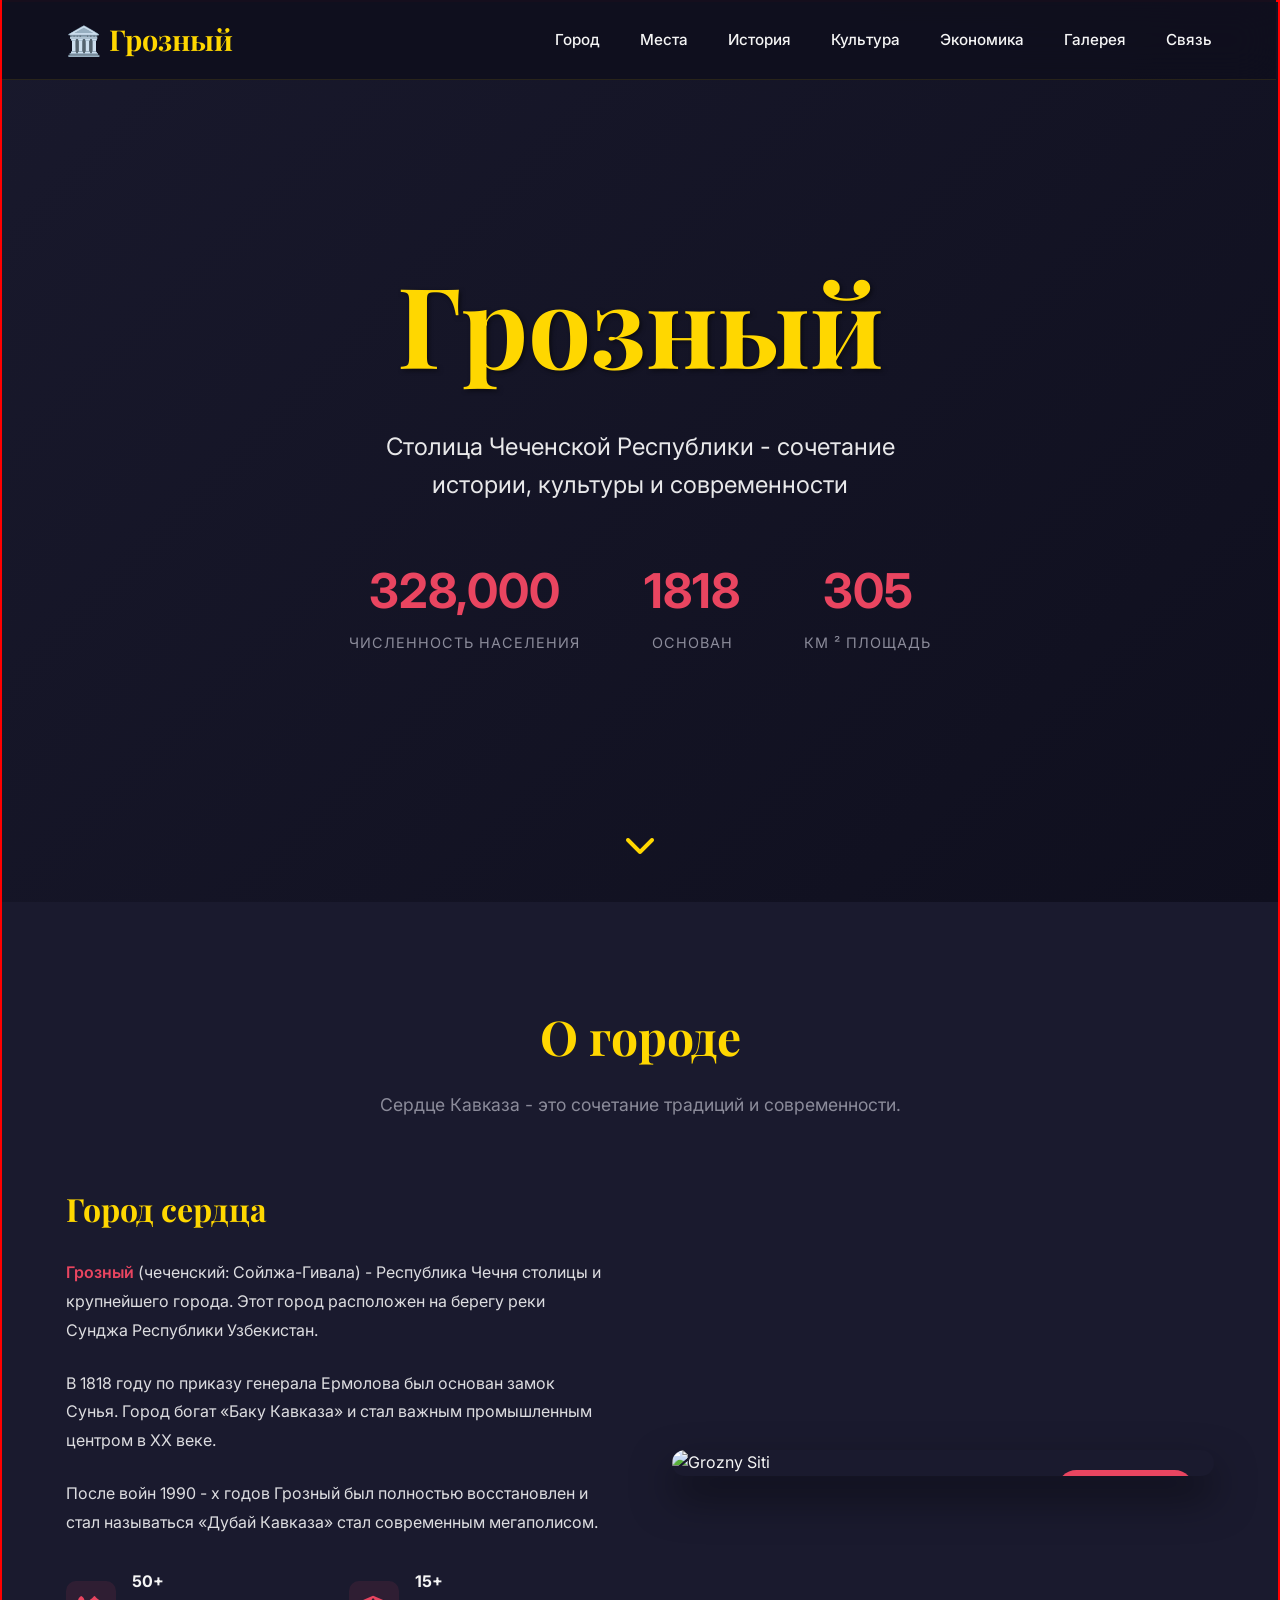
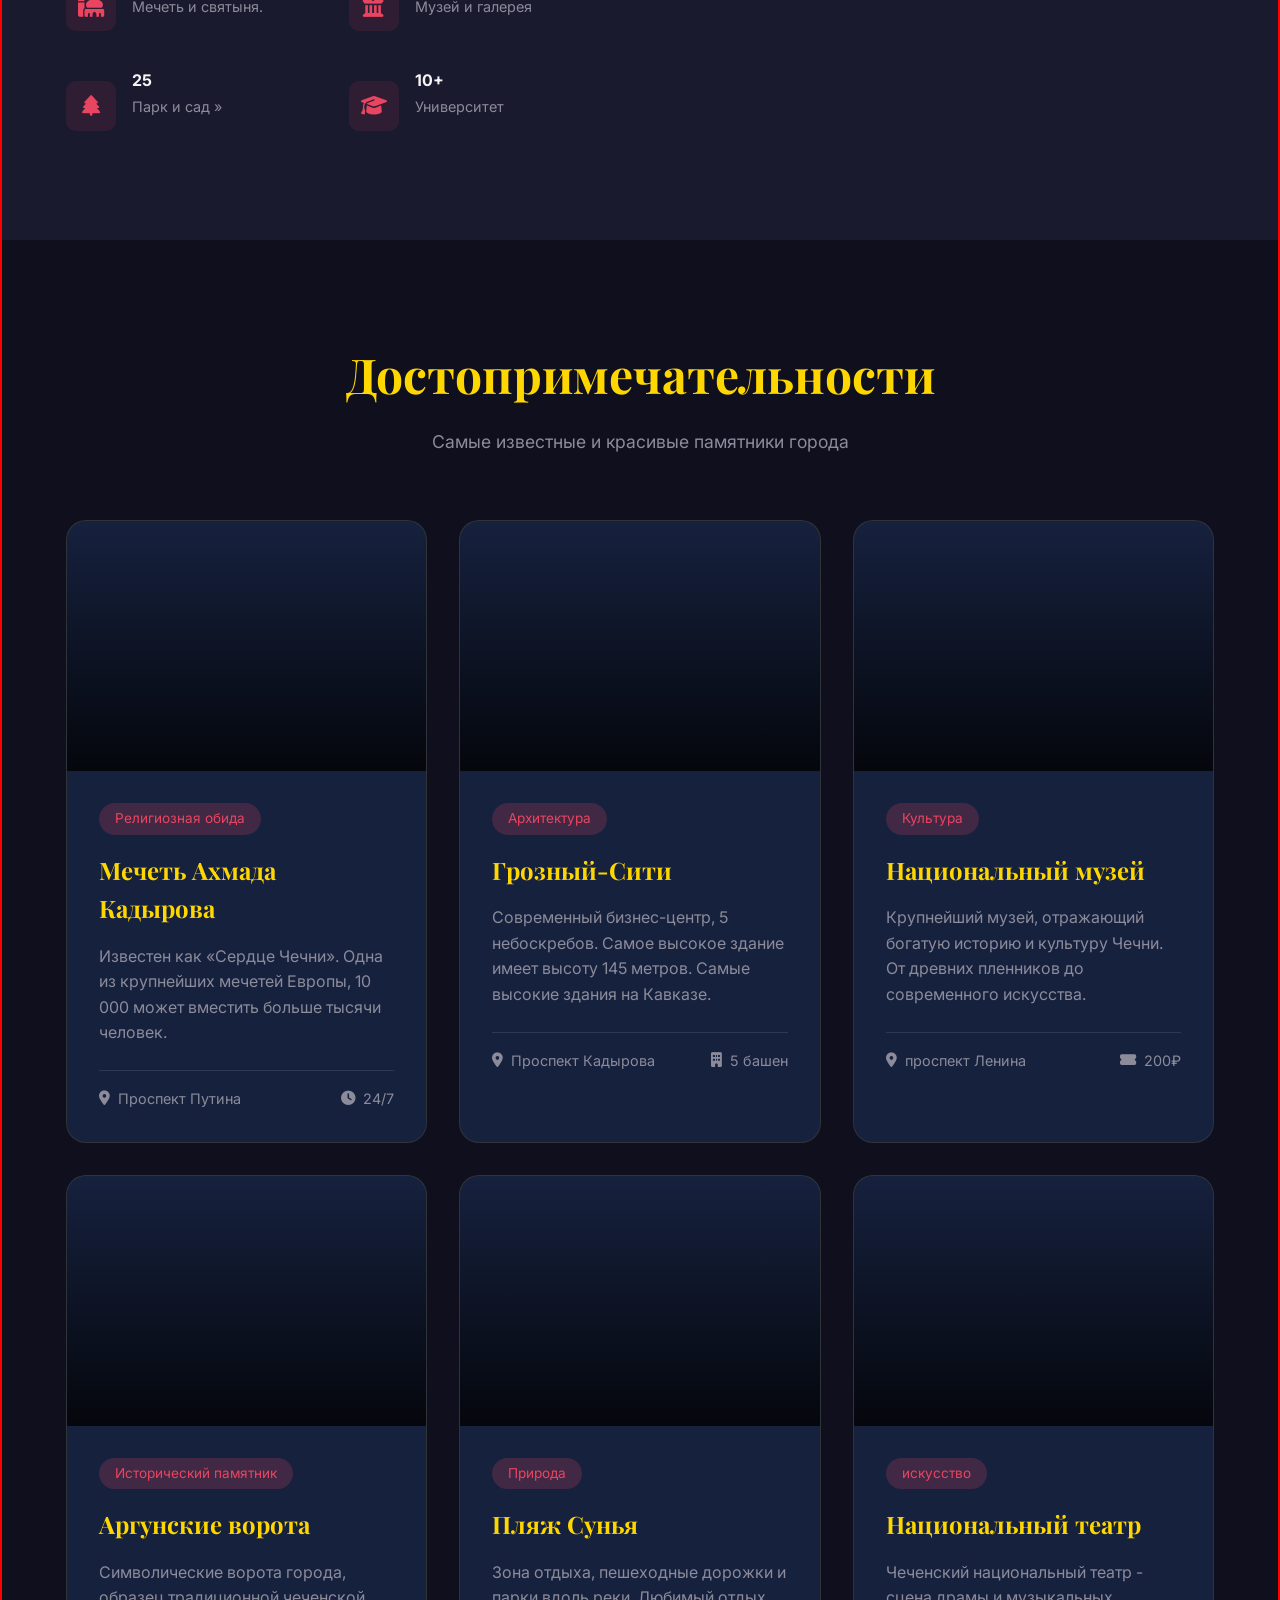
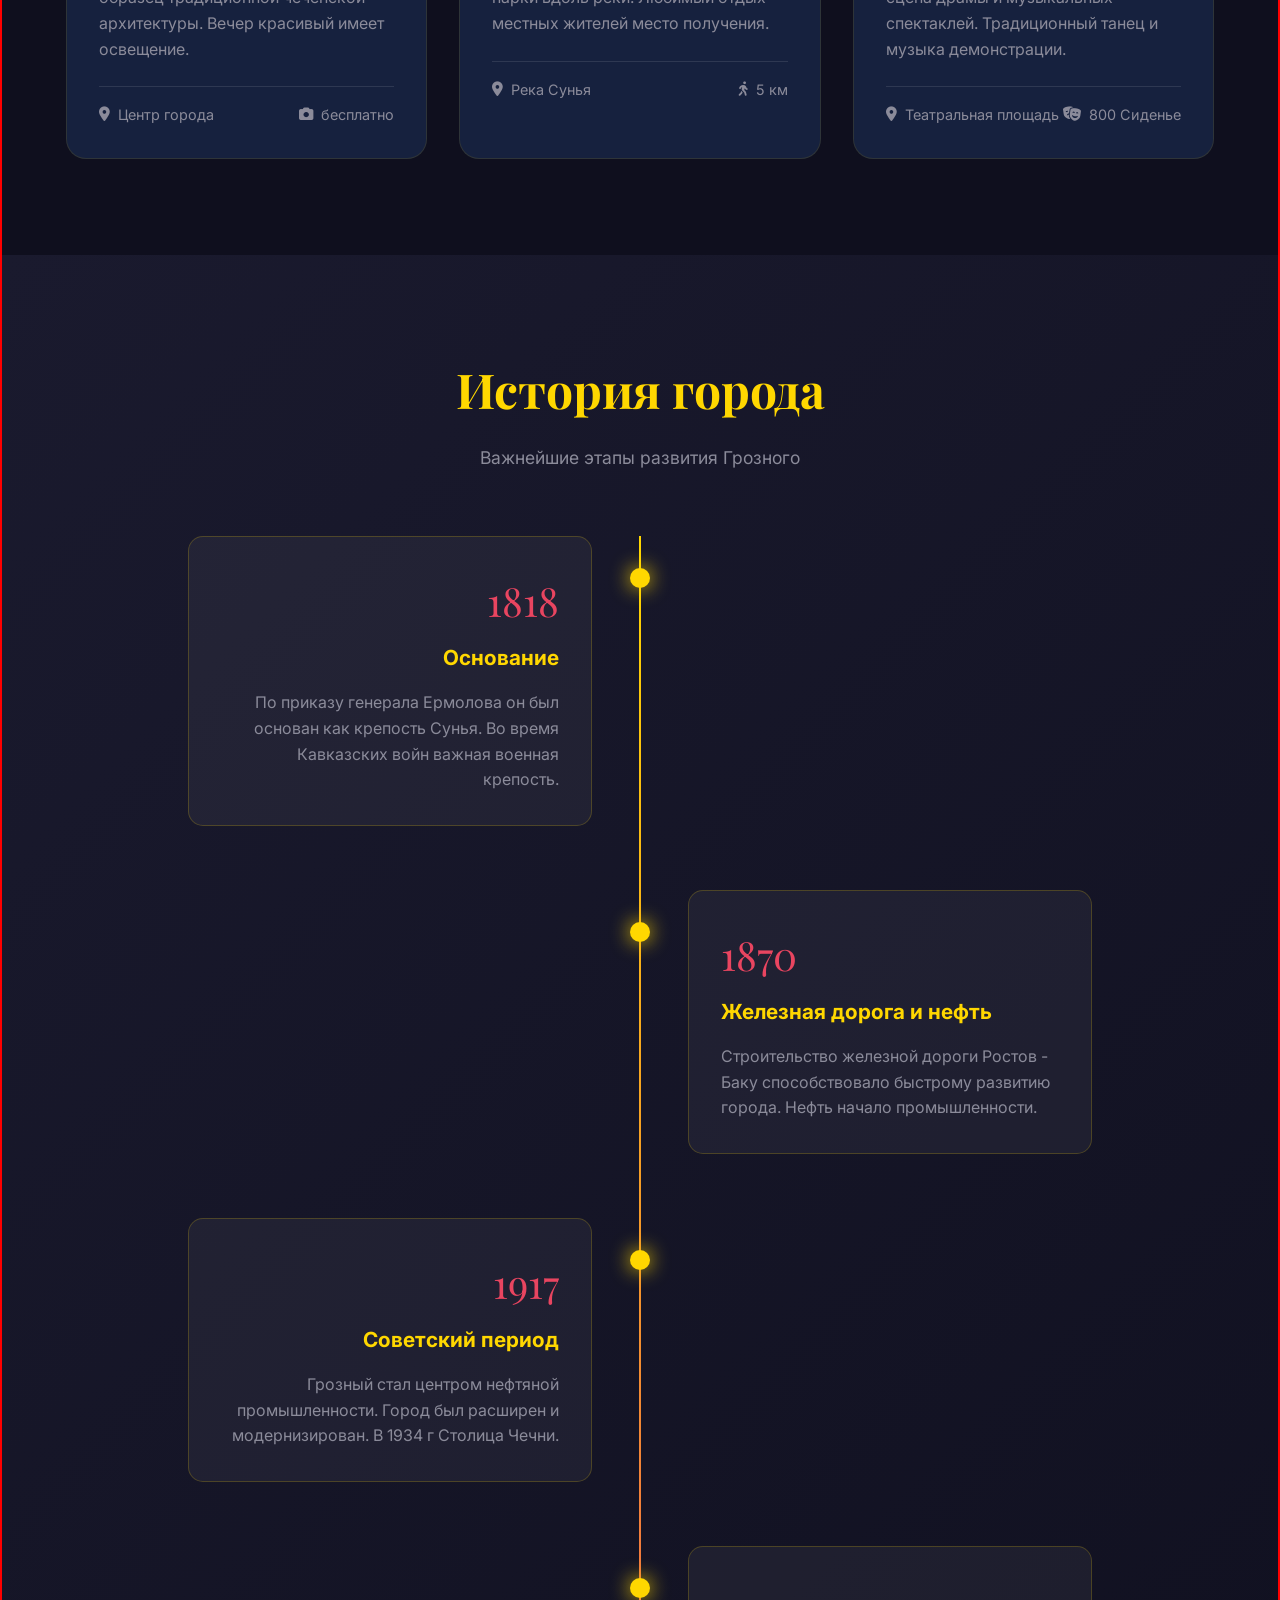
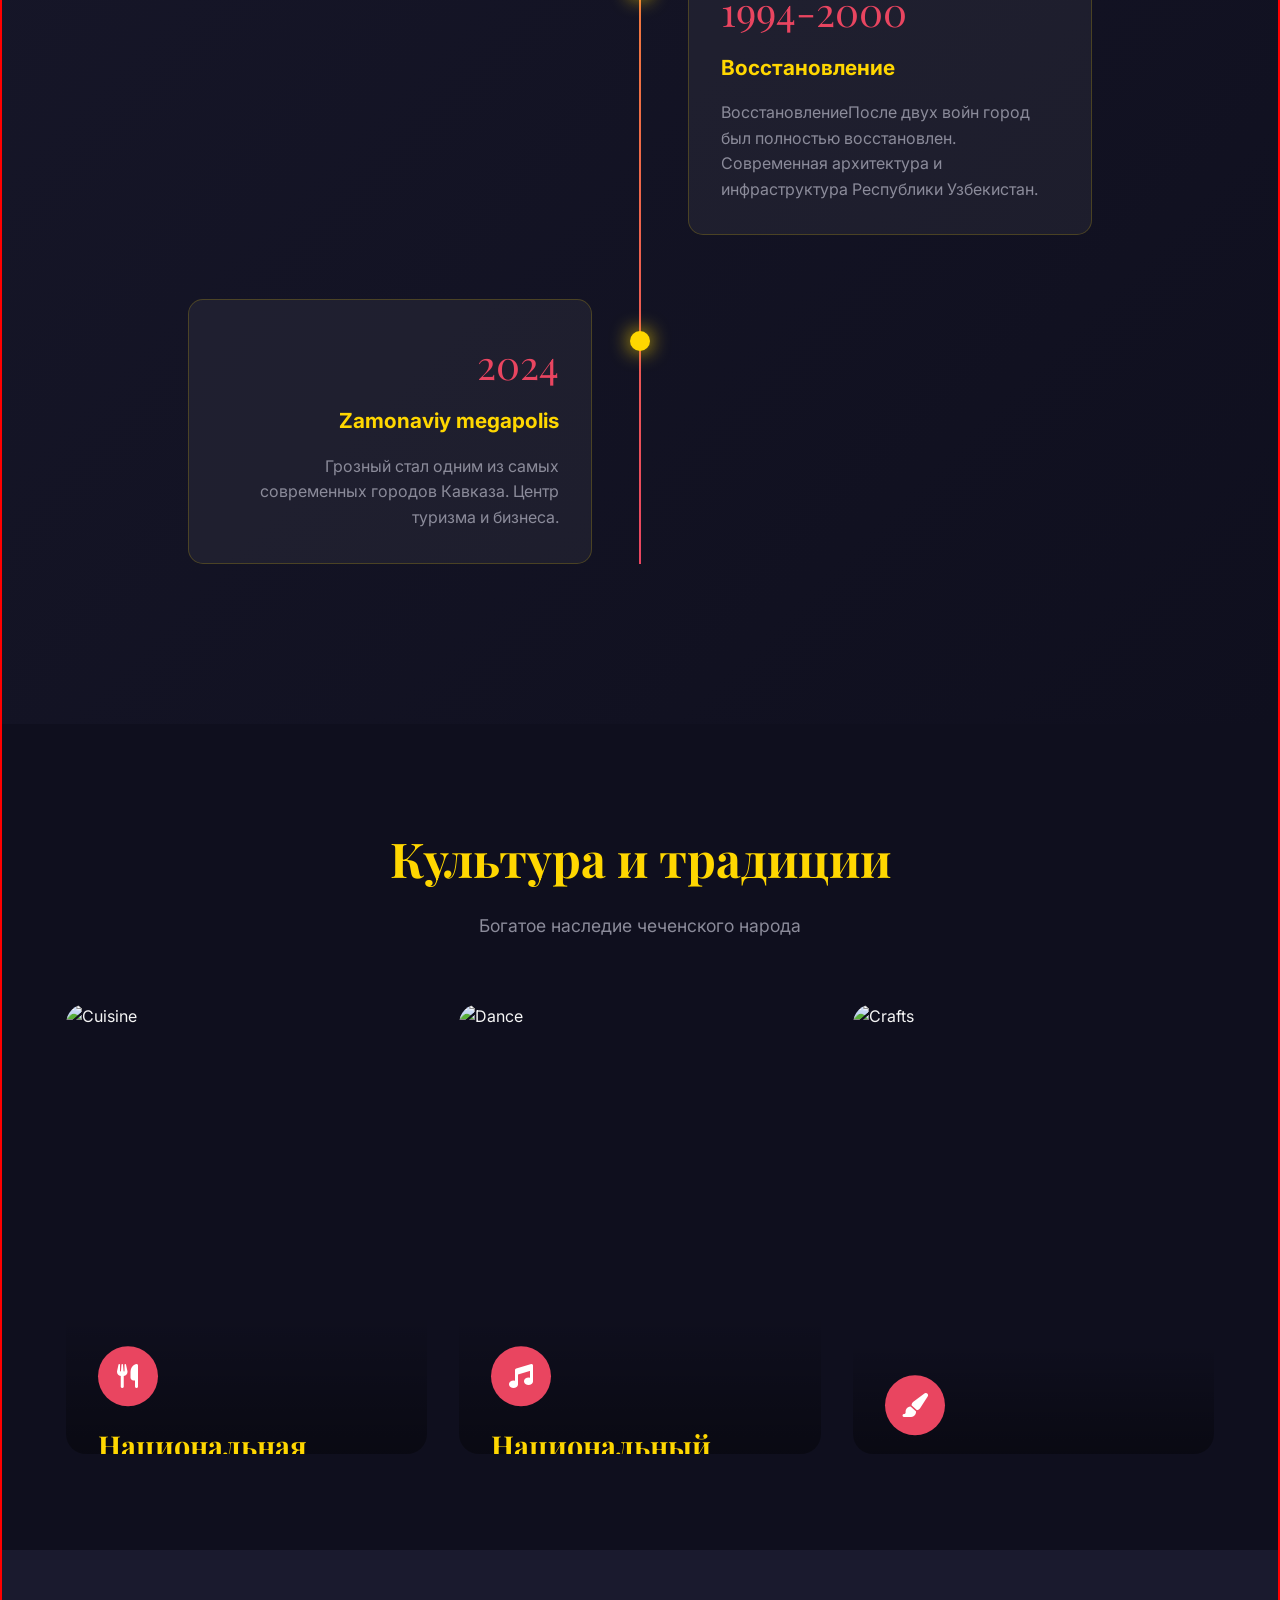
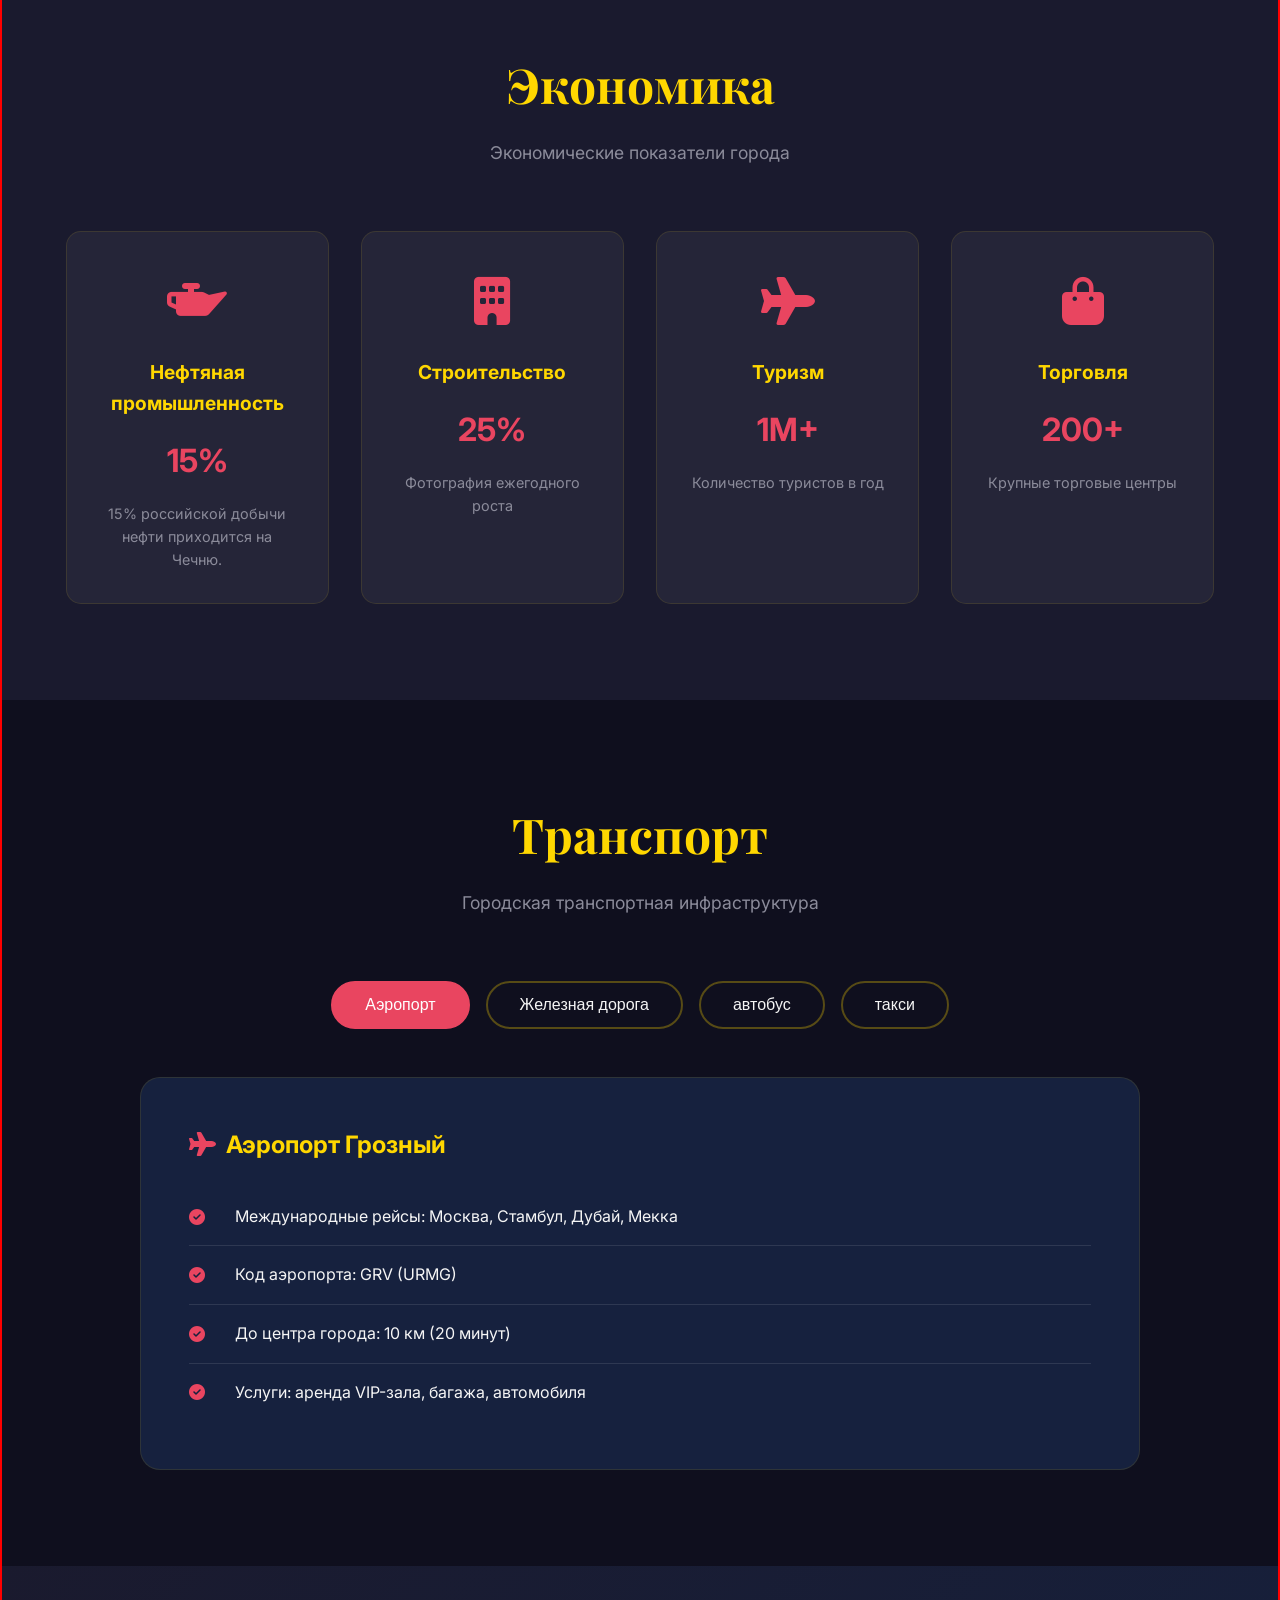
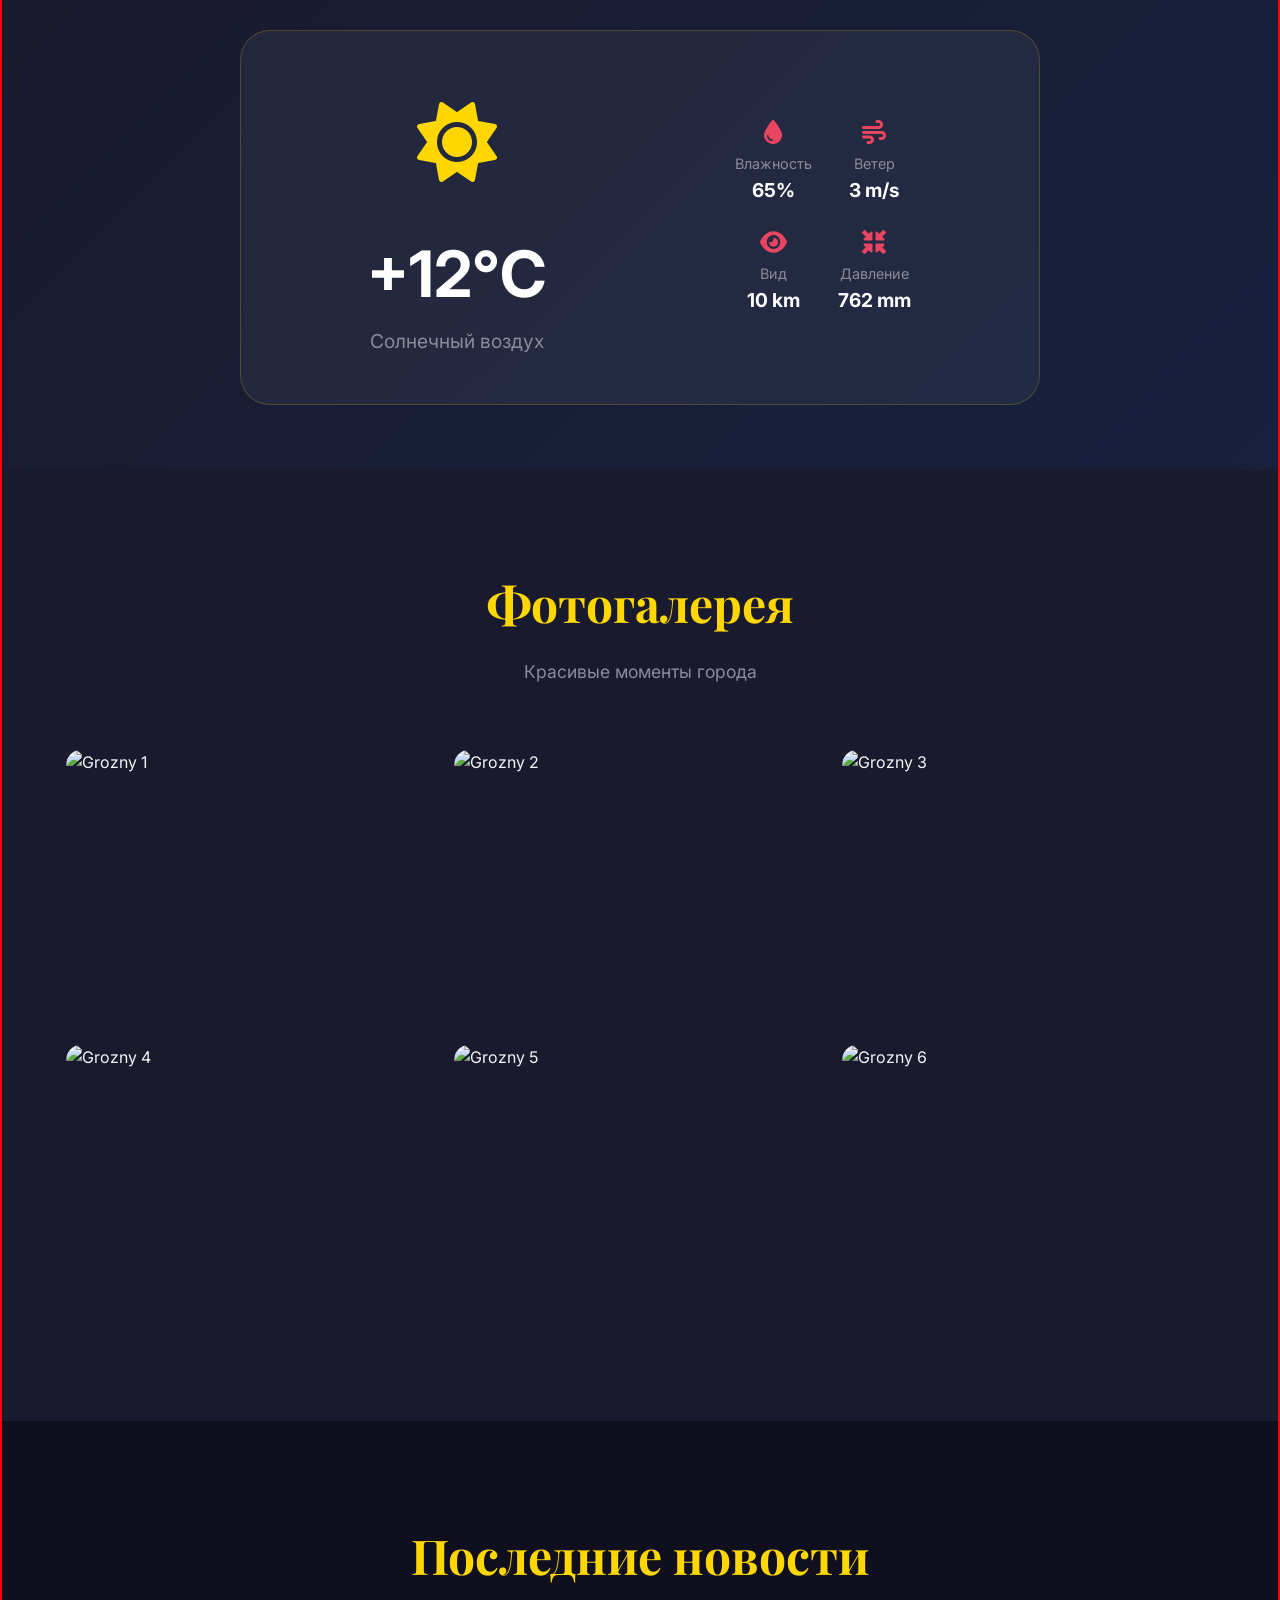
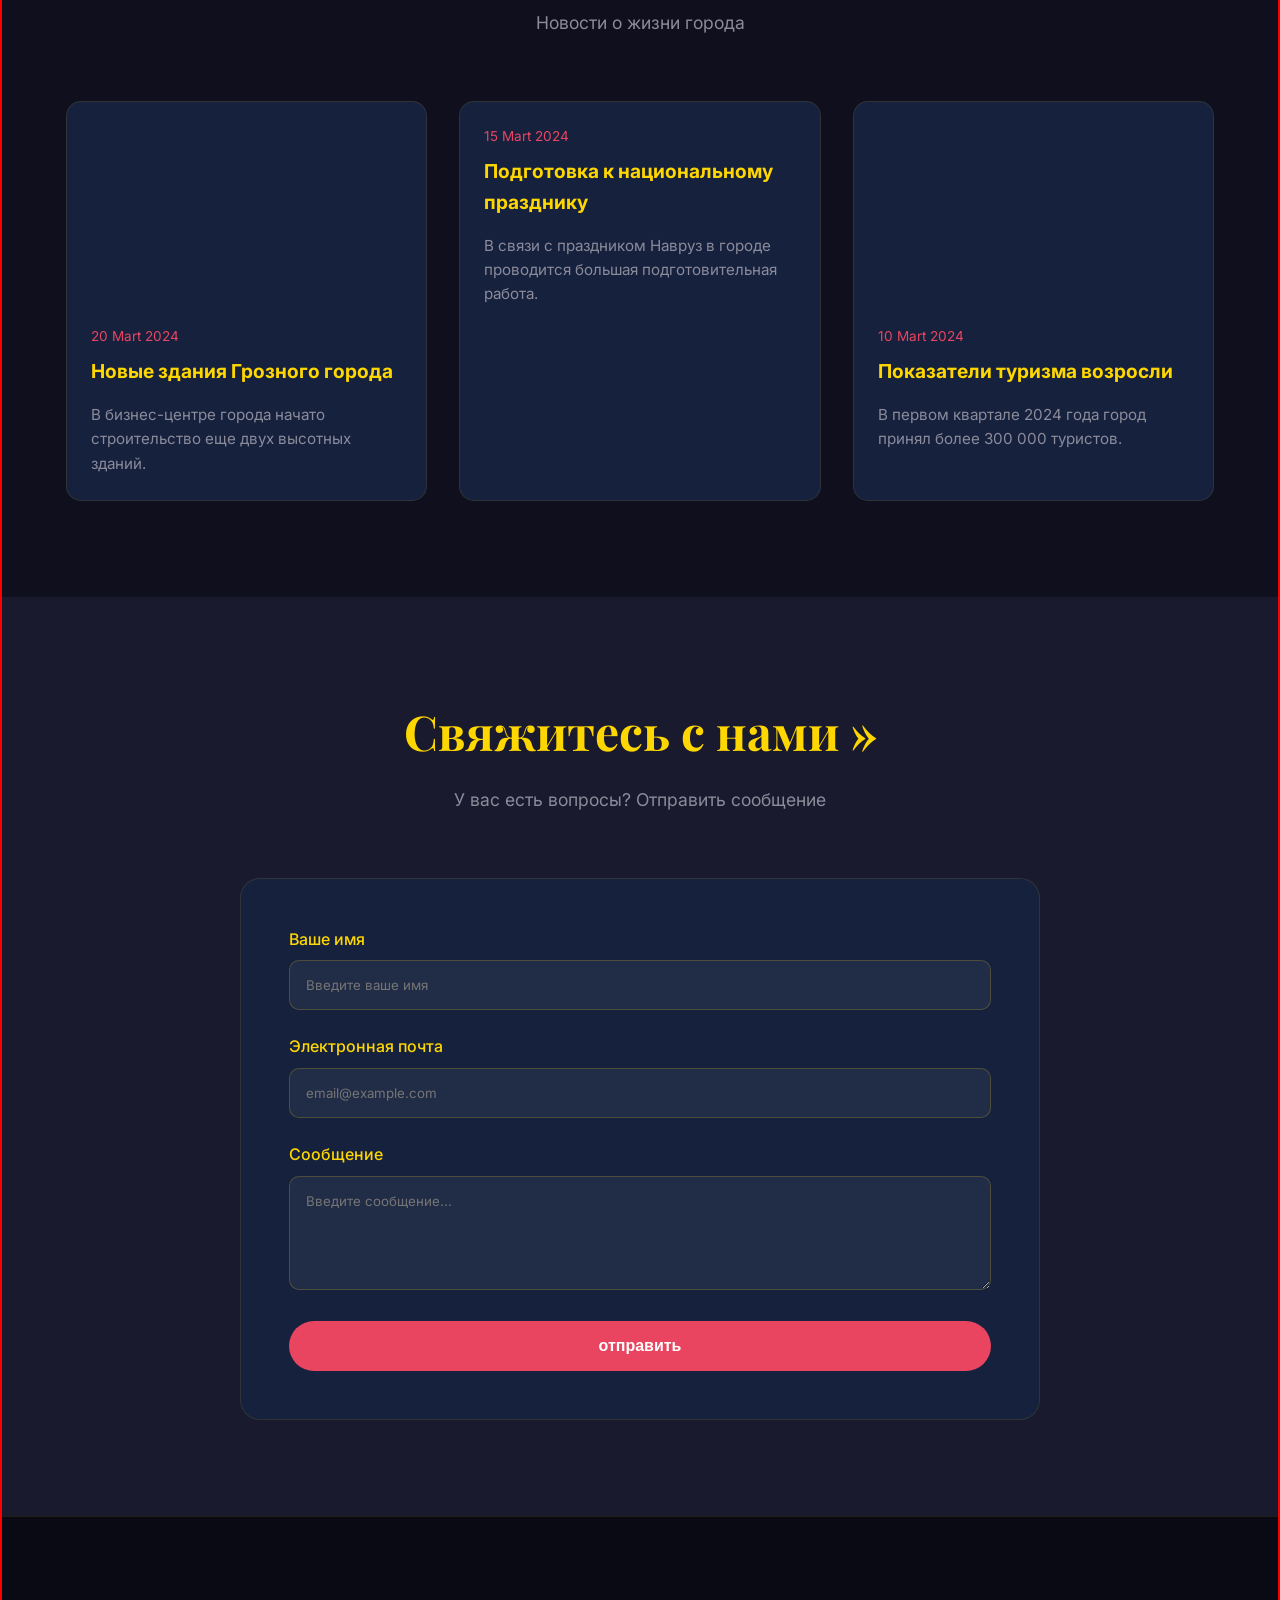
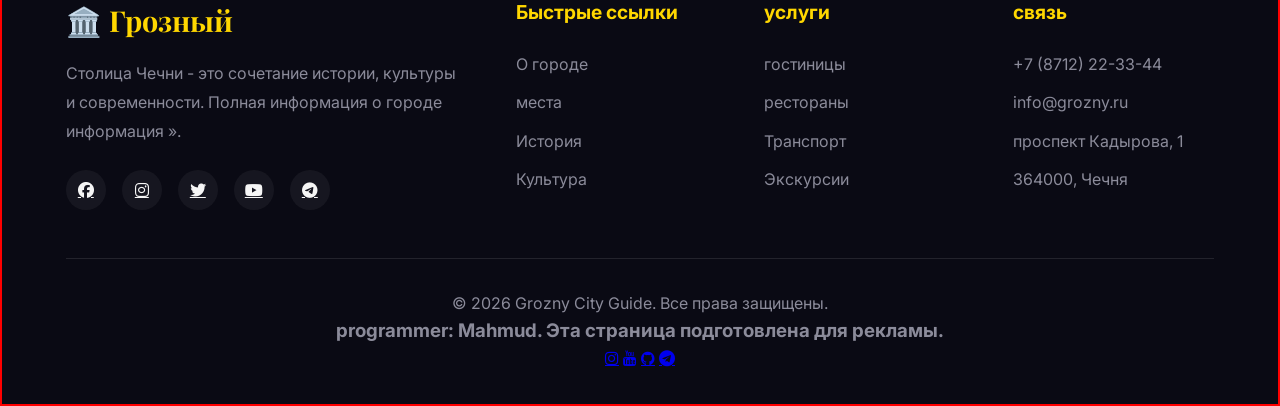
==== commit 7b955d40: "css da ozgartirish kiritdim navbarga" ====
--- a/index.html
+++ b/index.html
@@ -14,668 +14,674 @@
 </head>
 
 <body>
-
-    <!-- Navbar -->
-    <nav class="navbar" id="navbar">
-        <a href="#" class="nav-logo">🏛️ Грозный</a>
-
-        <ul class="nav-menu">
-            <li><a href="#about">Город</a></li>
-            <li><a href="#landmarks">Места</a></li>
-            <li><a href="#history">История</a></li>
-            <li><a href="#culture">Культура</a></li>
-            <li><a href="#economy">Экономика</a></li>
-            <li><a href="#gallery">Галерея</a></li>
-            <li><a href="#contact">Связь</a></li>
-        </ul>
-
-        <button class="menu-btn" id="menuBtn" onclick="toggleMenu()">
-            <span></span>
-            <span></span>
-            <span></span>
-        </button>
-    </nav>
-
-    <!-- Mobile Menu -->
-    <div class="mobile-nav" id="mobileNav">
-        <a href="#about" onclick="closeMenu()">О городе</a>
-        <a href="#landmarks" onclick="closeMenu()">Достопримечательности</a>
-        <a href="#history" onclick="closeMenu()">История</a>
-        <a href="#culture" onclick="closeMenu()">Madaniyat</a>
-        <a href="#economy" onclick="closeMenu()">Экономика</a>
-        <a href="#transport" onclick="closeMenu()">Транспорт</a>
-        <a href="#gallery" onclick="closeMenu()">Галерея</a>
-        <a href="#news" onclick="closeMenu()">Новости</a>
-        <a href="#contact" onclick="closeMenu()">Cвязь</a>
+    <div class="container">
+        <!-- Navbar -->
+        <nav class="navbar" id="navbar">
+            <a href="#" class="nav-logo">🏛️ Грозный</a>
+
+            <ul class="nav-menu">
+                <li><a href="#about">Город</a></li>
+                <li><a href="#landmarks">Места</a></li>
+                <li><a href="#history">История</a></li>
+                <li><a href="#culture">Культура</a></li>
+                <li><a href="#economy">Экономика</a></li>
+                <li><a href="#gallery">Галерея</a></li>
+                <li><a href="#contact">Связь</a></li>
+            </ul>
+
+            <button class="menu-btn" id="menuBtn" onclick="toggleMenu()">
+                <span></span>
+                <span></span>
+                <span></span>
+            </button>
+        </nav>
+
+        <!-- Mobile Menu -->
+        <div class="mobile-nav" id="mobileNav">
+            <a href="#about" onclick="closeMenu()">О городе</a>
+            <a href="#landmarks" onclick="closeMenu()">Достопримечательности</a>
+            <a href="#history" onclick="closeMenu()">История</a>
+            <a href="#culture" onclick="closeMenu()">Madaniyat</a>
+            <a href="#economy" onclick="closeMenu()">Экономика</a>
+            <a href="#transport" onclick="closeMenu()">Транспорт</a>
+            <a href="#gallery" onclick="closeMenu()">Галерея</a>
+            <a href="#news" onclick="closeMenu()">Новости</a>
+            <a href="#contact" onclick="closeMenu()">Cвязь</a>
+        </div>
+        <div class="overlay" id="overlay" onclick="closeMenu()"></div>
+
+        <!-- Hero Section -->
+        <section class="hero">
+            <div class="hero-content">
+                <h1>Грозный</h1>
+                <p>Столица Чеченской Республики - сочетание истории, культуры и современности</p>
+                <div class="hero-stats">
+                    <div class="stat-item">
+                        <span class="stat-number">328,000</span>
+                        <span class="stat-label">Численность населения</span>
+                    </div>
+                    <div class="stat-item">
+                        <span class="stat-number">1818</span>
+                        <span class="stat-label">Основан</span>
+                    </div>
+                    <div class="stat-item">
+                        <span class="stat-number">305</span>
+                        <span class="stat-label">км ² Площадь</span>
+                    </div>
+                </div>
+            </div>
+            <div class="scroll-down">
+                <i class="fas fa-chevron-down"></i>
+            </div>
+        </section>
+
+        <!-- About Section -->
+        <section id="about" class="about">
+            <div class="section-header">
+                <h2 class="section-title">О городе</h2>
+                <p class="section-subtitle">Сердце Кавказа - это сочетание традиций и современности.</p>
+            </div>
+
+            <div class="about-grid">
+                <div class="about-text">
+                    <h3>Город сердца</h3>
+                    <p>
+                        <span class="highlight">Грозный</span> (чеченский: Сойлжа-Гивала) - Республика Чечня
+                        столицы и крупнейшего города. Этот город расположен на берегу реки Сунджа
+                        Республики Узбекистан.
+                    </p>
+                    <p>
+                        В 1818 году по приказу генерала Ермолова был основан замок Сунья. Город богат
+                        «Баку Кавказа» и стал важным промышленным центром в XX веке.
+                    </p>
+                    <p>
+                        После войн 1990 - х годов Грозный был полностью восстановлен и стал называться «Дубай Кавказа»
+                        стал современным мегаполисом.
+                    </p>
+
+                    <div class="about-features">
+                        <div class="feature-item">
+                            <div class="feature-icon">
+                                <i class="fas fa-mosque"></i>
+                            </div>
+                            <div>
+                                <strong>50+</strong>
+                                <p style="color: var(--gray); font-size: 0.9rem;">Мечеть и святыня.</p>
+                            </div>
+                        </div>
+                        <div class="feature-item">
+                            <div class="feature-icon">
+                                <i class="fas fa-university"></i>
+                            </div>
+                            <div>
+                                <strong>15+</strong>
+                                <p style="color: var(--gray); font-size: 0.9rem;">Музей и галерея</p>
+                            </div>
+                        </div>
+                        <div class="feature-item">
+                            <div class="feature-icon">
+                                <i class="fas fa-tree"></i>
+                            </div>
+                            <div>
+                                <strong>25</strong>
+                                <p style="color: var(--gray); font-size: 0.9rem;">Парк и сад »</p>
+                            </div>
+                        </div>
+                        <div class="feature-item">
+                            <div class="feature-icon">
+                                <i class="fas fa-graduation-cap"></i>
+                            </div>
+                            <div>
+                                <strong>10+</strong>
+                                <p style="color: var(--gray); font-size: 0.9rem;">Университет</p>
+                            </div>
+                        </div>
+                    </div>
+                </div>
+                <div class="about-image">
+                    <img src="https://images.unsplash.com/photo-1523906834658-6e24ef2386f9?w=800" alt="Grozny Siti">
+                    <div class="image-badge">★ 4.9 рейтинг</div>
+                </div>
+            </div>
+        </section>
+
+        <!-- Landmarks Section -->
+        <section id="landmarks" class="landmarks">
+            <div class="section-header">
+                <h2 class="section-title">Достопримечательности</h2>
+                <p class="section-subtitle">Самые известные и красивые памятники города</p>
+            </div>
+
+            <div class="landmarks-grid">
+                <div class="landmark-card">
+                    <div class="landmark-image"
+                        style="background-image: url('https://images.unsplash.com/photo-1564507592333-c60657eea523?w=600')">
+                        <div class="landmark-overlay"></div>
+                    </div>
+                    <div class="landmark-content">
+                        <span class="landmark-tag">Религиозная обида</span>
+                        <h3>Мечеть Ахмада Кадырова</h3>
+                        <p>Известен как «Сердце Чечни». Одна из крупнейших мечетей Европы, 10 000
+                            может вместить больше тысячи человек.</p>
+                        <div class="landmark-meta">
+                            <span class="meta-item"><i class="fas fa-map-marker-alt"></i>Проспект Путина</span>
+                            <span class="meta-item"><i class="fas fa-clock"></i> 24/7</span>
+                        </div>
+                    </div>
+                </div>
+
+                <div class="landmark-card">
+                    <div class="landmark-image"
+                        style="background-image: url('https://images.unsplash.com/photo-1486325212027-8081e485255e?w=600')">
+                        <div class="landmark-overlay"></div>
+                    </div>
+                    <div class="landmark-content">
+                        <span class="landmark-tag">Архитектура</span>
+                        <h3>Грозный-Сити</h3>
+                        <p>Современный бизнес-центр, 5 небоскребов. Самое высокое здание имеет высоту 145 метров.
+                            Самые высокие здания на Кавказе.</p>
+                        <div class="landmark-meta">
+                            <span class="meta-item"><i class="fas fa-map-marker-alt"></i>Проспект Кадырова</span>
+                            <span class="meta-item"><i class="fas fa-building"></i> 5 башен</span>
+                        </div>
+                    </div>
+                </div>
+
+                <div class="landmark-card">
+                    <div class="landmark-image"
+                        style="background-image: url('https://images.unsplash.com/photo-1513407030348-c983a97b98d8?w=600')">
+                        <div class="landmark-overlay"></div>
+                    </div>
+                    <div class="landmark-content">
+                        <span class="landmark-tag">Культура</span>
+                        <h3>Национальный музей</h3>
+                        <p>Крупнейший музей, отражающий богатую историю и культуру Чечни. От древних пленников
+                            до современного искусства.</p>
+                        <div class="landmark-meta">
+                            <span class="meta-item"><i class="fas fa-map-marker-alt"></i>проспект Ленина</span>
+                            <span class="meta-item"><i class="fas fa-ticket-alt"></i> 200₽</span>
+                        </div>
+                    </div>
+                </div>
+
+                <div class="landmark-card">
+                    <div class="landmark-image"
+                        style="background-image: url('https://images.unsplash.com/photo-1513635269975-59663e0ac1ad?w=600')">
+                        <div class="landmark-overlay"></div>
+                    </div>
+                    <div class="landmark-content">
+                        <span class="landmark-tag">Исторический памятник</span>
+                        <h3>Аргунские ворота</h3>
+                        <p>Символические ворота города, образец традиционной чеченской архитектуры. Вечер красивый
+                            имеет освещение.</p>
+                        <div class="landmark-meta">
+                            <span class="meta-item"><i class="fas fa-map-marker-alt"></i>Центр города</span>
+                            <span class="meta-item"><i class="fas fa-camera"></i> бесплатно</span>
+                        </div>
+                    </div>
+                </div>
+
+                <div class="landmark-card">
+                    <div class="landmark-image"
+                        style="background-image: url('https://images.unsplash.com/photo-1519999482648-25049ddd37b1?w=600')">
+                        <div class="landmark-overlay"></div>
+                    </div>
+                    <div class="landmark-content">
+                        <span class="landmark-tag">Природа</span>
+                        <h3>Пляж Сунья</h3>
+                        <p>Зона отдыха, пешеходные дорожки и парки вдоль реки. Любимый отдых местных жителей
+                            место получения.</p>
+                        <div class="landmark-meta">
+                            <span class="meta-item"><i class="fas fa-map-marker-alt"></i>Река Сунья</span>
+                            <span class="meta-item"><i class="fas fa-walking"></i>5 км</span>
+                        </div>
+                    </div>
+                </div>
+
+                <div class="landmark-card">
+                    <div class="landmark-image"
+                        style="background-image: url('https://images.unsplash.com/photo-1545569341-9eb8b30979d9?w=600')">
+                        <div class="landmark-overlay"></div>
+                    </div>
+                    <div class="landmark-content">
+                        <span class="landmark-tag">искусство</span>
+                        <h3>Национальный театр</h3>
+                        <p>Чеченский национальный театр - сцена драмы и музыкальных спектаклей. Традиционный танец и
+                            музыка
+                            демонстрации.</p>
+                        <div class="landmark-meta">
+                            <span class="meta-item"><i class="fas fa-map-marker-alt"></i>Театральная площадь</span>
+                            <span class="meta-item"><i class="fas fa-theater-masks"></i> 800 Сиденье</span>
+                        </div>
+                    </div>
+                </div>
+            </div>
+        </section>
+
+        <!-- History Timeline -->
+        <section id="history" class="history">
+            <div class="section-header">
+                <h2 class="section-title">История города</h2>
+                <p class="section-subtitle">Важнейшие этапы развития Грозного</p>
+            </div>
+
+            <div class="timeline">
+                <div class="timeline-item">
+                    <div class="timeline-content">
+                        <div class="timeline-year">1818</div>
+                        <h3>Основание</h3>
+                        <p>По приказу генерала Ермолова он был основан как крепость Сунья. Во время Кавказских войн
+                            важная военная крепость.</p>
+                    </div>
+                    <div class="timeline-dot"></div>
+                </div>
+
+                <div class="timeline-item">
+                    <div class="timeline-content">
+                        <div class="timeline-year">1870</div>
+                        <h3>Железная дорога и нефть</h3>
+                        <p>Строительство железной дороги Ростов - Баку способствовало быстрому развитию города. Нефть
+                            начало промышленности.</p>
+                    </div>
+                    <div class="timeline-dot"></div>
+                </div>
+
+                <div class="timeline-item">
+                    <div class="timeline-content">
+                        <div class="timeline-year">1917</div>
+                        <h3>Советский период</h3>
+                        <p>Грозный стал центром нефтяной промышленности. Город был расширен и модернизирован. В 1934 г
+                            Столица Чечни.</p>
+                    </div>
+                    <div class="timeline-dot"></div>
+                </div>
+
+                <div class="timeline-item">
+                    <div class="timeline-content">
+                        <div class="timeline-year">1994-2000</div>
+                        <h3>Восстановление</h3>
+                        <p>ВосстановлениеПосле двух войн город был полностью восстановлен. Современная архитектура и
+                            инфраструктура
+                            Республики Узбекистан.</p>
+                    </div>
+                    <div class="timeline-dot"></div>
+                </div>
+
+                <div class="timeline-item">
+                    <div class="timeline-content">
+                        <div class="timeline-year">2024</div>
+                        <h3>Zamonaviy megapolis</h3>
+                        <p>Грозный стал одним из самых современных городов Кавказа. Центр туризма и бизнеса.</p>
+                    </div>
+                    <div class="timeline-dot"></div>
+                </div>
+            </div>
+        </section>
+
+        <!-- Culture Section -->
+        <section id="culture" class="culture">
+            <div class="section-header">
+                <h2 class="section-title">Культура и традиции</h2>
+                <p class="section-subtitle">Богатое наследие чеченского народа</p>
+            </div>
+
+            <div class="culture-grid">
+                <div class="culture-card">
+                    <img src="https://images.unsplash.com/photo-1514222134-b57cbb8ce073?w=600" alt="Cuisine">
+                    <div class="culture-overlay">
+                        <div class="culture-icon">
+                            <i class="fas fa-utensils"></i>
+                        </div>
+                        <h3>Национальная кухня</h3>
+                        <p>Галнаш, жижиг-галнаш, чепалгаш, жижиг-галнаш и другие национальные блюда. Гостеприимство и
+                            столовое число.</p>
+                    </div>
+                </div>
+
+                <div class="culture-card">
+                    <img src="https://images.unsplash.com/photo-1504609773096-104ff2c73ba4?w=600" alt="Dance">
+                    <div class="culture-overlay">
+                        <div class="culture-icon">
+                            <i class="fas fa-music"></i>
+                        </div>
+                        <h3>Национальный танец</h3>
+                        <p>Лезгинка - один из самых острых и быстрых танцевальных видов Кавказа. Танцы мужчин и женщин
+                            гармония.</p>
+                    </div>
+                </div>
+
+                <div class="culture-card">
+                    <img src="https://images.unsplash.com/photo-1544211958-e35577125f6b?w=600" alt="Crafts">
+                    <div class="culture-overlay">
+                        <div class="culture-icon">
+                            <i class="fas fa-paint-brush"></i>
+                        </div>
+                        <h3>Ремесленничество</h3>
+                        <p>Традиционное ковроткачество, оружейное дело, ювелирное дело и резьба по дереву.</p>
+                    </div>
+                </div>
+            </div>
+        </section>
+
+        <!-- Economy Section -->
+        <section id="economy" class="economy">
+            <div class="section-header">
+                <h2 class="section-title">Экономика</h2>
+                <p class="section-subtitle">Экономические показатели города</p>
+            </div>
+
+            <div class="economy-grid">
+                <div class="economy-card">
+                    <div class="economy-icon">
+                        <i class="fas fa-oil-can"></i>
+                    </div>
+                    <h3>Нефтяная промышленность</h3>
+                    <div class="economy-value">15%</div>
+                    <p>15% российской добычи нефти приходится на Чечню.</p>
+                </div>
+
+                <div class="economy-card">
+                    <div class="economy-icon">
+                        <i class="fas fa-building"></i>
+                    </div>
+                    <h3>Строительство</h3>
+                    <div class="economy-value">25%</div>
+                    <p>Фотография ежегодного роста</p>
+                </div>
+
+                <div class="economy-card">
+                    <div class="economy-icon">
+                        <i class="fas fa-plane"></i>
+                    </div>
+                    <h3>Туризм</h3>
+                    <div class="economy-value">1M+</div>
+                    <p>Количество туристов в год</p>
+                </div>
+
+                <div class="economy-card">
+                    <div class="economy-icon">
+                        <i class="fas fa-shopping-bag"></i>
+                    </div>
+                    <h3>Торговля</h3>
+                    <div class="economy-value">200+</div>
+                    <p>Крупные торговые центры</p>
+                </div>
+            </div>
+        </section>
+
+        <!-- Transport Section -->
+        <section id="transport" class="transport">
+            <div class="section-header">
+                <h2 class="section-title">Транспорт</h2>
+                <p class="section-subtitle">Городская транспортная инфраструктура</p>
+            </div>
+
+            <div class="transport-container">
+                <div class="transport-tabs">
+                    <button class="tab-btn active" onclick="openTab(event, 'airport')">Аэропорт</button>
+                    <button class="tab-btn" onclick="openTab(event, 'railway')">Железная дорога</button>
+                    <button class="tab-btn" onclick="openTab(event, 'bus')">автобус</button>
+                    <button class="tab-btn" onclick="openTab(event, 'taxi')">такси </button>
+                </div>
+
+                <div id="airport" class="tab-content active">
+                    <h3><i class="fas fa-plane" style="color: var(--accent); margin-right: 10px;"></i>Аэропорт Грозный
+                    </h3>
+                    <ul class="transport-list">
+                        <li><i class="fas fa-check-circle"></i> Международные рейсы: Москва, Стамбул, Дубай, Мекка</li>
+                        <li><i class="fas fa-check-circle"></i> Код аэропорта: GRV (URMG)</li>
+                        <li><i class="fas fa-check-circle"></i> До центра города: 10 км (20 минут)</li>
+                        <li><i class="fas fa-check-circle"></i> Услуги: аренда VIP-зала, багажа, автомобиля</li>
+                    </ul>
+                </div>
+
+                <div id="railway" class="tab-content">
+                    <h3><i class="fas fa-train" style="color: var(--accent); margin-right: 10px;"></i>Железнодорожный
+                        вокзал
+                    </h3>
+                    <ul class="transport-list">
+                        <li><i class="fas fa-check-circle"></i>Направления: Москва, Волгоград, Астрахань</li>
+                        <li><i class="fas fa-check-circle"></i>Скоростные поезда «Стриж» и «Ласточка»</li>
+                        <li><i class="fas fa-check-circle"></i>Адрес вокзала: проспект Кадырова, 1</li>
+                        <li><i class="fas fa-check-circle"></i>Электичка: пригородное сообщение</li>
+                    </ul>
+                </div>
+
+                <div id="bus" class="tab-content">
+                    <h3><i class="fas fa-bus" style="color: var(--accent); margin-right: 10px;"></i>Автобус и троллебус
+                    </h3>
+                    <ul class="transport-list">
+                        <li><i class="fas fa-check-circle"></i>Маршруты автобусов и троллейбусов 50+</li>
+                        <li><i class="fas fa-check-circle"></i>Цена: от 30 руб</li>
+                        <li><i class="fas fa-check-circle"></i>Рабочее время: 06:00 - 23:00</li>
+                        <li><i class="fas fa-check-circle"></i>Оплата: наличными или транспортной картой</li>
+                    </ul>
+                </div>
+
+                <div id="taxi" class="tab-content">
+                    <h3><i class="fas fa-taxi" style="color: var(--accent); margin-right: 10px;"></i>Услуги такси</h3>
+                    <ul class="transport-list">
+                        <li><i class="fas fa-check-circle"></i> Yandex Go, Citymobil, Maxim</li>
+                        <li><i class="fas fa-check-circle"></i>Средняя цена: 150-300 руб</li>
+                        <li><i class="fas fa-check-circle"></i>До аэропорта: 500-700 руб</li>
+                        <li><i class="fas fa-check-circle"></i>24/7 обслуживание</li>
+                    </ul>
+                </div>
+            </div>
+        </section>
+
+        <!-- Weather Section -->
+        <section class="weather">
+            <div class="weather-container">
+                <div class="weather-main">
+                    <div class="weather-icon-main">
+                        <i class="fas fa-sun"></i>
+                    </div>
+                    <div class="weather-temp">+12°C</div>
+                    <div class="weather-desc">Солнечный воздух</div>
+                </div>
+                <div class="weather-details">
+                    <div class="weather-item">
+                        <i class="fas fa-tint"></i>
+                        <span>Влажность</span>
+                        <strong>65%</strong>
+                    </div>
+                    <div class="weather-item">
+                        <i class="fas fa-wind"></i>
+                        <span>Ветер</span>
+                        <strong>3 m/s</strong>
+                    </div>
+                    <div class="weather-item">
+                        <i class="fas fa-eye"></i>
+                        <span>Вид</span>
+                        <strong>10 km</strong>
+                    </div>
+                    <div class="weather-item">
+                        <i class="fas fa-compress-arrows-alt"></i>
+                        <span>Давление</span>
+                        <strong>762 mm</strong>
+                    </div>
+                </div>
+            </div>
+        </section>
+
+        <!-- Gallery Section -->
+        <section id="gallery" class="gallery">
+            <div class="section-header">
+                <h2 class="section-title">Фотогалерея</h2>
+                <p class="section-subtitle">Красивые моменты города</p>
+            </div>
+
+            <div class="gallery-grid">
+                <div class="gallery-item">
+                    <img src="https://images.unsplash.com/photo-1564507592333-c60657eea523?w=400" alt="Grozny 1">
+                    <div class="gallery-overlay">
+                        <i class="fas fa-search-plus"></i>
+                    </div>
+                </div>
+                <div class="gallery-item">
+                    <img src="https://images.unsplash.com/photo-1523906834658-6e24ef2386f9?w=400" alt="Grozny 2">
+                    <div class="gallery-overlay">
+                        <i class="fas fa-search-plus"></i>
+                    </div>
+                </div>
+                <div class="gallery-item">
+                    <img src="https://images.unsplash.com/photo-1513407030348-c983a97b98d8?w=400" alt="Grozny 3">
+                    <div class="gallery-overlay">
+                        <i class="fas fa-search-plus"></i>
+                    </div>
+                </div>
+                <div class="gallery-item">
+                    <img src="https://images.unsplash.com/photo-1486325212027-8081e485255e?w=400" alt="Grozny 4">
+                    <div class="gallery-overlay">
+                        <i class="fas fa-search-plus"></i>
+                    </div>
+                </div>
+                <div class="gallery-item">
+                    <img src="https://images.unsplash.com/photo-1513635269975-59663e0ac1ad?w=400" alt="Grozny 5">
+                    <div class="gallery-overlay">
+                        <i class="fas fa-search-plus"></i>
+                    </div>
+                </div>
+                <div class="gallery-item">
+                    <img src="https://images.unsplash.com/photo-1519999482648-25049ddd37b1?w=400" alt="Grozny 6">
+                    <div class="gallery-overlay">
+                        <i class="fas fa-search-plus"></i>
+                    </div>
+                </div>
+            </div>
+        </section>
+
+        <!-- News Section -->
+        <section id="news" class="news">
+            <div class="section-header">
+                <h2 class="section-title">Последние новости</h2>
+                <p class="section-subtitle">Новости о жизни города</p>
+            </div>
+
+            <div class="news-grid">
+                <div class="news-card">
+                    <div class="news-image"
+                        style="background-image: url('https://images.unsplash.com/photo-1564507592333-c60657eea523?w=400')">
+                    </div>
+                    <div class="news-content">
+                        <div class="news-date">20 Mart 2024</div>
+                        <h3>Новые здания Грозного города</h3>
+                        <p>В бизнес-центре города начато строительство еще двух высотных зданий.</p>
+                    </div>
+                </div>
+
+                <div class="news-card">
+                    <div class="new
+                s-image"
+                        style="background-image: url('https://images.unsplash.com/photo-1513407030348-c983a97b98d8?w=400')">
+                    </div>
+                    <div class="news-content">
+                        <div class="news-date">15 Mart 2024</div>
+                        <h3>Подготовка к национальному празднику</h3>
+                        <p>В связи с праздником Навруз в городе проводится большая подготовительная работа.</p>
+                    </div>
+                </div>
+
+                <div class="news-card">
+                    <div class="news-image"
+                        style="background-image: url('https://images.unsplash.com/photo-1523906834658-6e24ef2386f9?w=400')">
+                    </div>
+                    <div class="news-content">
+                        <div class="news-date">10 Mart 2024</div>
+                        <h3>Показатели туризма возросли</h3>
+                        <p>В первом квартале 2024 года город принял более 300 000 туристов.</p>
+                    </div>
+                </div>
+            </div>
+        </section>
+
+        <!-- Contact Section -->
+        <section id="contact" class="contact">
+            <div class="section-header">
+                <h2 class="section-title">Свяжитесь с нами »</h2>
+                <p class="section-subtitle">У вас есть вопросы? Отправить сообщение</p>
+            </div>
+
+            <div class="contact-container">
+                <form onsubmit="event.preventDefault(); alert('Сообщение отправлено!');">
+                    <div class="form-group">
+                        <label>Ваше имя</label>
+                        <input type="text" placeholder="Введите ваше имя" required>
+                    </div>
+                    <div class="form-group">
+                        <label>Электронная почта</label>
+                        <input type="email" placeholder="email@example.com" required>
+                    </div>
+                    <div class="form-group">
+                        <label>Сообщение</label>
+                        <textarea rows="5" placeholder="Введите сообщение..." required></textarea>
+                    </div>
+                    <button type="submit" class="submit-btn">отправить</button>
+                </form>
+            </div>
+        </section>
+
+        <!-- Footer -->
+        <footer>
+            <div class="footer-content">
+                <div class="footer-brand">
+                    <h3>🏛️ Грозный</h3>
+                    <p>Столица Чечни - это сочетание истории, культуры и современности. Полная информация о городе
+                        информация ».</p>
+                    <div class="social-links">
+                        <a href="#"><i class="fab fa-facebook-f"></i></a>
+                        <a href="#"><i class="fab fa-instagram"></i></a>
+                        <a href="#"><i class="fab fa-twitter"></i></a>
+                        <a href="#"><i class="fab fa-youtube"></i></a>
+                        <a href="#"><i class="fab fa-telegram-plane"></i></a>
+                    </div>
+                </div>
+
+                <div class="footer-section">
+                    <h4>Быстрые ссылки</h4>
+                    <ul>
+                        <li><a href="#about">О городе</a></li>
+                        <li><a href="#landmarks">места</a></li>
+                        <li><a href="#history">История</a></li>
+                        <li><a href="#culture">Культура</a></li>
+                    </ul>
+                </div>
+
+                <div class="footer-section">
+                    <h4>услуги</h4>
+                    <ul>
+                        <li><a href="#">гостиницы</a></li>
+                        <li><a href="#">рестораны</a></li>
+                        <li><a href="#">Транспорт</a></li>
+                        <li><a href="#">Экскурсии</a></li>
+                    </ul>
+                </div>
+
+                <div class="footer-section">
+                    <h4>связь</h4>
+                    <ul>
+                        <li><a href="#">+7 (8712) 22-33-44</a></li>
+                        <li><a href="#">info@grozny.ru</a></li>
+                        <li><a href="#">проспект Кадырова, 1</a></li>
+                        <li><a href="#">364000, Чечня</a></li>
+                    </ul>
+                </div>
+            </div>
+
+            <div class="footer-bottom">
+                <p>&copy; 2026 Grozny City Guide. Все права защищены.</p>
+                <div class="creator">
+                    <h3>programmer: <span>Mahmud.</span> Эта страница подготовлена для рекламы.</h3>
+                    <a href="https://instagram.com/mahmudcoder" class="fa fa-instagram"></a>
+                    <a href="https://youtube.com/@mahmudcoder" class="fa fa-youtube"></a>
+                    <a href="https://github.com/mahmudcoder777-web" class="fa fa-github"></a>
+                    <a href="https://t.me/mahmudcoder" class="fa fa-telegram"></a>
+                </div>
+            </div>
+        </footer>
     </div>
-    <div class="overlay" id="overlay" onclick="closeMenu()"></div>
-
-    <!-- Hero Section -->
-    <section class="hero">
-        <div class="hero-content">
-            <h1>Грозный</h1>
-            <p>Столица Чеченской Республики - сочетание истории, культуры и современности</p>
-            <div class="hero-stats">
-                <div class="stat-item">
-                    <span class="stat-number">328,000</span>
-                    <span class="stat-label">Численность населения</span>
-                </div>
-                <div class="stat-item">
-                    <span class="stat-number">1818</span>
-                    <span class="stat-label">Основан</span>
-                </div>
-                <div class="stat-item">
-                    <span class="stat-number">305</span>
-                    <span class="stat-label">км ² Площадь</span>
-                </div>
-            </div>
-        </div>
-        <div class="scroll-down">
-            <i class="fas fa-chevron-down"></i>
-        </div>
-    </section>
-
-    <!-- About Section -->
-    <section id="about" class="about">
-        <div class="section-header">
-            <h2 class="section-title">О городе</h2>
-            <p class="section-subtitle">Сердце Кавказа - это сочетание традиций и современности.</p>
-        </div>
-
-        <div class="about-grid">
-            <div class="about-text">
-                <h3>Город сердца</h3>
-                <p>
-                    <span class="highlight">Грозный</span> (чеченский: Сойлжа-Гивала) - Республика Чечня
-                    столицы и крупнейшего города. Этот город расположен на берегу реки Сунджа
-                    Республики Узбекистан.
-                </p>
-                <p>
-                    В 1818 году по приказу генерала Ермолова был основан замок Сунья. Город богат
-                    «Баку Кавказа» и стал важным промышленным центром в XX веке.
-                </p>
-                <p>
-                    После войн 1990 - х годов Грозный был полностью восстановлен и стал называться «Дубай Кавказа»
-                    стал современным мегаполисом.
-                </p>
-
-                <div class="about-features">
-                    <div class="feature-item">
-                        <div class="feature-icon">
-                            <i class="fas fa-mosque"></i>
-                        </div>
-                        <div>
-                            <strong>50+</strong>
-                            <p style="color: var(--gray); font-size: 0.9rem;">Мечеть и святыня.</p>
-                        </div>
-                    </div>
-                    <div class="feature-item">
-                        <div class="feature-icon">
-                            <i class="fas fa-university"></i>
-                        </div>
-                        <div>
-                            <strong>15+</strong>
-                            <p style="color: var(--gray); font-size: 0.9rem;">Музей и галерея</p>
-                        </div>
-                    </div>
-                    <div class="feature-item">
-                        <div class="feature-icon">
-                            <i class="fas fa-tree"></i>
-                        </div>
-                        <div>
-                            <strong>25</strong>
-                            <p style="color: var(--gray); font-size: 0.9rem;">Парк и сад »</p>
-                        </div>
-                    </div>
-                    <div class="feature-item">
-                        <div class="feature-icon">
-                            <i class="fas fa-graduation-cap"></i>
-                        </div>
-                        <div>
-                            <strong>10+</strong>
-                            <p style="color: var(--gray); font-size: 0.9rem;">Университет</p>
-                        </div>
-                    </div>
-                </div>
-            </div>
-            <div class="about-image">
-                <img src="https://images.unsplash.com/photo-1523906834658-6e24ef2386f9?w=800" alt="Grozny Siti">
-                <div class="image-badge">★ 4.9 рейтинг</div>
-            </div>
-        </div>
-    </section>
-
-    <!-- Landmarks Section -->
-    <section id="landmarks" class="landmarks">
-        <div class="section-header">
-            <h2 class="section-title">Достопримечательности</h2>
-            <p class="section-subtitle">Самые известные и красивые памятники города</p>
-        </div>
-
-        <div class="landmarks-grid">
-            <div class="landmark-card">
-                <div class="landmark-image"
-                    style="background-image: url('https://images.unsplash.com/photo-1564507592333-c60657eea523?w=600')">
-                    <div class="landmark-overlay"></div>
-                </div>
-                <div class="landmark-content">
-                    <span class="landmark-tag">Религиозная обида</span>
-                    <h3>Мечеть Ахмада Кадырова</h3>
-                    <p>Известен как «Сердце Чечни». Одна из крупнейших мечетей Европы, 10 000
-                        может вместить больше тысячи человек.</p>
-                    <div class="landmark-meta">
-                        <span class="meta-item"><i class="fas fa-map-marker-alt"></i>Проспект Путина</span>
-                        <span class="meta-item"><i class="fas fa-clock"></i> 24/7</span>
-                    </div>
-                </div>
-            </div>
-
-            <div class="landmark-card">
-                <div class="landmark-image"
-                    style="background-image: url('https://images.unsplash.com/photo-1486325212027-8081e485255e?w=600')">
-                    <div class="landmark-overlay"></div>
-                </div>
-                <div class="landmark-content">
-                    <span class="landmark-tag">Архитектура</span>
-                    <h3>Грозный-Сити</h3>
-                    <p>Современный бизнес-центр, 5 небоскребов. Самое высокое здание имеет высоту 145 метров.
-                        Самые высокие здания на Кавказе.</p>
-                    <div class="landmark-meta">
-                        <span class="meta-item"><i class="fas fa-map-marker-alt"></i>Проспект Кадырова</span>
-                        <span class="meta-item"><i class="fas fa-building"></i> 5 башен</span>
-                    </div>
-                </div>
-            </div>
-
-            <div class="landmark-card">
-                <div class="landmark-image"
-                    style="background-image: url('https://images.unsplash.com/photo-1513407030348-c983a97b98d8?w=600')">
-                    <div class="landmark-overlay"></div>
-                </div>
-                <div class="landmark-content">
-                    <span class="landmark-tag">Культура</span>
-                    <h3>Национальный музей</h3>
-                    <p>Крупнейший музей, отражающий богатую историю и культуру Чечни. От древних пленников
-                        до современного искусства.</p>
-                    <div class="landmark-meta">
-                        <span class="meta-item"><i class="fas fa-map-marker-alt"></i>проспект Ленина</span>
-                        <span class="meta-item"><i class="fas fa-ticket-alt"></i> 200₽</span>
-                    </div>
-                </div>
-            </div>
-
-            <div class="landmark-card">
-                <div class="landmark-image"
-                    style="background-image: url('https://images.unsplash.com/photo-1513635269975-59663e0ac1ad?w=600')">
-                    <div class="landmark-overlay"></div>
-                </div>
-                <div class="landmark-content">
-                    <span class="landmark-tag">Исторический памятник</span>
-                    <h3>Аргунские ворота</h3>
-                    <p>Символические ворота города, образец традиционной чеченской архитектуры. Вечер красивый
-                        имеет освещение.</p>
-                    <div class="landmark-meta">
-                        <span class="meta-item"><i class="fas fa-map-marker-alt"></i>Центр города</span>
-                        <span class="meta-item"><i class="fas fa-camera"></i> бесплатно</span>
-                    </div>
-                </div>
-            </div>
-
-            <div class="landmark-card">
-                <div class="landmark-image"
-                    style="background-image: url('https://images.unsplash.com/photo-1519999482648-25049ddd37b1?w=600')">
-                    <div class="landmark-overlay"></div>
-                </div>
-                <div class="landmark-content">
-                    <span class="landmark-tag">Природа</span>
-                    <h3>Пляж Сунья</h3>
-                    <p>Зона отдыха, пешеходные дорожки и парки вдоль реки. Любимый отдых местных жителей
-                        место получения.</p>
-                    <div class="landmark-meta">
-                        <span class="meta-item"><i class="fas fa-map-marker-alt"></i>Река Сунья</span>
-                        <span class="meta-item"><i class="fas fa-walking"></i>5 км</span>
-                    </div>
-                </div>
-            </div>
-
-            <div class="landmark-card">
-                <div class="landmark-image"
-                    style="background-image: url('https://images.unsplash.com/photo-1545569341-9eb8b30979d9?w=600')">
-                    <div class="landmark-overlay"></div>
-                </div>
-                <div class="landmark-content">
-                    <span class="landmark-tag">искусство</span>
-                    <h3>Национальный театр</h3>
-                    <p>Чеченский национальный театр - сцена драмы и музыкальных спектаклей. Традиционный танец и музыка
-                        демонстрации.</p>
-                    <div class="landmark-meta">
-                        <span class="meta-item"><i class="fas fa-map-marker-alt"></i>Театральная площадь</span>
-                        <span class="meta-item"><i class="fas fa-theater-masks"></i> 800 Сиденье</span>
-                    </div>
-                </div>
-            </div>
-        </div>
-    </section>
-
-    <!-- History Timeline -->
-    <section id="history" class="history">
-        <div class="section-header">
-            <h2 class="section-title">История города</h2>
-            <p class="section-subtitle">Важнейшие этапы развития Грозного</p>
-        </div>
-
-        <div class="timeline">
-            <div class="timeline-item">
-                <div class="timeline-content">
-                    <div class="timeline-year">1818</div>
-                    <h3>Основание</h3>
-                    <p>По приказу генерала Ермолова он был основан как крепость Сунья. Во время Кавказских войн
-                        важная военная крепость.</p>
-                </div>
-                <div class="timeline-dot"></div>
-            </div>
-
-            <div class="timeline-item">
-                <div class="timeline-content">
-                    <div class="timeline-year">1870</div>
-                    <h3>Железная дорога и нефть</h3>
-                    <p>Строительство железной дороги Ростов - Баку способствовало быстрому развитию города. Нефть
-                        начало промышленности.</p>
-                </div>
-                <div class="timeline-dot"></div>
-            </div>
-
-            <div class="timeline-item">
-                <div class="timeline-content">
-                    <div class="timeline-year">1917</div>
-                    <h3>Советский период</h3>
-                    <p>Грозный стал центром нефтяной промышленности. Город был расширен и модернизирован. В 1934 г
-                        Столица Чечни.</p>
-                </div>
-                <div class="timeline-dot"></div>
-            </div>
-
-            <div class="timeline-item">
-                <div class="timeline-content">
-                    <div class="timeline-year">1994-2000</div>
-                    <h3>Восстановление</h3>
-                    <p>ВосстановлениеПосле двух войн город был полностью восстановлен. Современная архитектура и инфраструктура
-                        Республики Узбекистан.</p>
-                </div>
-                <div class="timeline-dot"></div>
-            </div>
-
-            <div class="timeline-item">
-                <div class="timeline-content">
-                    <div class="timeline-year">2024</div>
-                    <h3>Zamonaviy megapolis</h3>
-                    <p>Грозный стал одним из самых современных городов Кавказа. Центр туризма и бизнеса.</p>
-                </div>
-                <div class="timeline-dot"></div>
-            </div>
-        </div>
-    </section>
-
-    <!-- Culture Section -->
-    <section id="culture" class="culture">
-        <div class="section-header">
-            <h2 class="section-title">Культура и традиции</h2>
-            <p class="section-subtitle">Богатое наследие чеченского народа</p>
-        </div>
-
-        <div class="culture-grid">
-            <div class="culture-card">
-                <img src="https://images.unsplash.com/photo-1514222134-b57cbb8ce073?w=600" alt="Cuisine">
-                <div class="culture-overlay">
-                    <div class="culture-icon">
-                        <i class="fas fa-utensils"></i>
-                    </div>
-                    <h3>Национальная кухня</h3>
-                    <p>Галнаш, жижиг-галнаш, чепалгаш, жижиг-галнаш и другие национальные блюда. Гостеприимство и
-                        столовое число.</p>
-                </div>
-            </div>
-
-            <div class="culture-card">
-                <img src="https://images.unsplash.com/photo-1504609773096-104ff2c73ba4?w=600" alt="Dance">
-                <div class="culture-overlay">
-                    <div class="culture-icon">
-                        <i class="fas fa-music"></i>
-                    </div>
-                    <h3>Национальный танец</h3>
-                    <p>Лезгинка - один из самых острых и быстрых танцевальных видов Кавказа. Танцы мужчин и женщин
-                        гармония.</p>
-                </div>
-            </div>
-
-            <div class="culture-card">
-                <img src="https://images.unsplash.com/photo-1544211958-e35577125f6b?w=600" alt="Crafts">
-                <div class="culture-overlay">
-                    <div class="culture-icon">
-                        <i class="fas fa-paint-brush"></i>
-                    </div>
-                    <h3>Ремесленничество</h3>
-                    <p>Традиционное ковроткачество, оружейное дело, ювелирное дело и резьба по дереву.</p>
-                </div>
-            </div>
-        </div>
-    </section>
-
-    <!-- Economy Section -->
-    <section id="economy" class="economy">
-        <div class="section-header">
-            <h2 class="section-title">Экономика</h2>
-            <p class="section-subtitle">Экономические показатели города</p>
-        </div>
-
-        <div class="economy-grid">
-            <div class="economy-card">
-                <div class="economy-icon">
-                    <i class="fas fa-oil-can"></i>
-                </div>
-                <h3>Нефтяная промышленность</h3>
-                <div class="economy-value">15%</div>
-                <p>15% российской добычи нефти приходится на Чечню.</p>
-            </div>
-
-            <div class="economy-card">
-                <div class="economy-icon">
-                    <i class="fas fa-building"></i>
-                </div>
-                <h3>Строительство</h3>
-                <div class="economy-value">25%</div>
-                <p>Фотография ежегодного роста</p>
-            </div>
-
-            <div class="economy-card">
-                <div class="economy-icon">
-                    <i class="fas fa-plane"></i>
-                </div>
-                <h3>Туризм</h3>
-                <div class="economy-value">1M+</div>
-                <p>Количество туристов в год</p>
-            </div>
-
-            <div class="economy-card">
-                <div class="economy-icon">
-                    <i class="fas fa-shopping-bag"></i>
-                </div>
-                <h3>Торговля</h3>
-                <div class="economy-value">200+</div>
-                <p>Крупные торговые центры</p>
-            </div>
-        </div>
-    </section>
-
-    <!-- Transport Section -->
-    <section id="transport" class="transport">
-        <div class="section-header">
-            <h2 class="section-title">Транспорт</h2>
-            <p class="section-subtitle">Городская транспортная инфраструктура</p>
-        </div>
-
-        <div class="transport-container">
-            <div class="transport-tabs">
-                <button class="tab-btn active" onclick="openTab(event, 'airport')">Аэропорт</button>
-                <button class="tab-btn" onclick="openTab(event, 'railway')">Железная дорога</button>
-                <button class="tab-btn" onclick="openTab(event, 'bus')">автобус</button>
-                <button class="tab-btn" onclick="openTab(event, 'taxi')">такси </button>
-            </div>
-
-            <div id="airport" class="tab-content active">
-                <h3><i class="fas fa-plane" style="color: var(--accent); margin-right: 10px;"></i>Аэропорт Грозный</h3>
-                <ul class="transport-list">
-                    <li><i class="fas fa-check-circle"></i> Международные рейсы: Москва, Стамбул, Дубай, Мекка</li>
-                    <li><i class="fas fa-check-circle"></i> Код аэропорта: GRV (URMG)</li>
-                    <li><i class="fas fa-check-circle"></i> До центра города: 10 км (20 минут)</li>
-                    <li><i class="fas fa-check-circle"></i> Услуги: аренда VIP-зала, багажа, автомобиля</li>
-                </ul>
-            </div>
-
-            <div id="railway" class="tab-content">
-                <h3><i class="fas fa-train" style="color: var(--accent); margin-right: 10px;"></i>Железнодорожный вокзал
-                </h3>
-                <ul class="transport-list">
-                    <li><i class="fas fa-check-circle"></i>Направления: Москва, Волгоград, Астрахань</li>
-                    <li><i class="fas fa-check-circle"></i>Скоростные поезда «Стриж» и «Ласточка»</li>
-                    <li><i class="fas fa-check-circle"></i>Адрес вокзала: проспект Кадырова, 1</li>
-                    <li><i class="fas fa-check-circle"></i>Электичка: пригородное сообщение</li>
-                </ul>
-            </div>
-
-            <div id="bus" class="tab-content">
-                <h3><i class="fas fa-bus" style="color: var(--accent); margin-right: 10px;"></i>Автобус и троллебус</h3>
-                <ul class="transport-list">
-                    <li><i class="fas fa-check-circle"></i>Маршруты автобусов и троллейбусов 50+</li>
-                    <li><i class="fas fa-check-circle"></i>Цена: от 30 руб</li>
-                    <li><i class="fas fa-check-circle"></i>Рабочее время: 06:00 - 23:00</li>
-                    <li><i class="fas fa-check-circle"></i>Оплата: наличными или транспортной картой</li>
-                </ul>
-            </div>
-
-            <div id="taxi" class="tab-content">
-                <h3><i class="fas fa-taxi" style="color: var(--accent); margin-right: 10px;"></i>Услуги такси</h3>
-                <ul class="transport-list">
-                    <li><i class="fas fa-check-circle"></i> Yandex Go, Citymobil, Maxim</li>
-                    <li><i class="fas fa-check-circle"></i>Средняя цена: 150-300 руб</li>
-                    <li><i class="fas fa-check-circle"></i>До аэропорта: 500-700 руб</li>
-                    <li><i class="fas fa-check-circle"></i>24/7 обслуживание</li>
-                </ul>
-            </div>
-        </div>
-    </section>
-
-    <!-- Weather Section -->
-    <section class="weather">
-        <div class="weather-container">
-            <div class="weather-main">
-                <div class="weather-icon-main">
-                    <i class="fas fa-sun"></i>
-                </div>
-                <div class="weather-temp">+12°C</div>
-                <div class="weather-desc">Солнечный воздух</div>
-            </div>
-            <div class="weather-details">
-                <div class="weather-item">
-                    <i class="fas fa-tint"></i>
-                    <span>Влажность</span>
-                    <strong>65%</strong>
-                </div>
-                <div class="weather-item">
-                    <i class="fas fa-wind"></i>
-                    <span>Ветер</span>
-                    <strong>3 m/s</strong>
-                </div>
-                <div class="weather-item">
-                    <i class="fas fa-eye"></i>
-                    <span>Вид</span>
-                    <strong>10 km</strong>
-                </div>
-                <div class="weather-item">
-                    <i class="fas fa-compress-arrows-alt"></i>
-                    <span>Давление</span>
-                    <strong>762 mm</strong>
-                </div>
-            </div>
-        </div>
-    </section>
-
-    <!-- Gallery Section -->
-    <section id="gallery" class="gallery">
-        <div class="section-header">
-            <h2 class="section-title">Фотогалерея</h2>
-            <p class="section-subtitle">Красивые моменты города</p>
-        </div>
-
-        <div class="gallery-grid">
-            <div class="gallery-item">
-                <img src="https://images.unsplash.com/photo-1564507592333-c60657eea523?w=400" alt="Grozny 1">
-                <div class="gallery-overlay">
-                    <i class="fas fa-search-plus"></i>
-                </div>
-            </div>
-            <div class="gallery-item">
-                <img src="https://images.unsplash.com/photo-1523906834658-6e24ef2386f9?w=400" alt="Grozny 2">
-                <div class="gallery-overlay">
-                    <i class="fas fa-search-plus"></i>
-                </div>
-            </div>
-            <div class="gallery-item">
-                <img src="https://images.unsplash.com/photo-1513407030348-c983a97b98d8?w=400" alt="Grozny 3">
-                <div class="gallery-overlay">
-                    <i class="fas fa-search-plus"></i>
-                </div>
-            </div>
-            <div class="gallery-item">
-                <img src="https://images.unsplash.com/photo-1486325212027-8081e485255e?w=400" alt="Grozny 4">
-                <div class="gallery-overlay">
-                    <i class="fas fa-search-plus"></i>
-                </div>
-            </div>
-            <div class="gallery-item">
-                <img src="https://images.unsplash.com/photo-1513635269975-59663e0ac1ad?w=400" alt="Grozny 5">
-                <div class="gallery-overlay">
-                    <i class="fas fa-search-plus"></i>
-                </div>
-            </div>
-            <div class="gallery-item">
-                <img src="https://images.unsplash.com/photo-1519999482648-25049ddd37b1?w=400" alt="Grozny 6">
-                <div class="gallery-overlay">
-                    <i class="fas fa-search-plus"></i>
-                </div>
-            </div>
-        </div>
-    </section>
-
-    <!-- News Section -->
-    <section id="news" class="news">
-        <div class="section-header">
-            <h2 class="section-title">Последние новости</h2>
-            <p class="section-subtitle">Новости о жизни города</p>
-        </div>
-
-        <div class="news-grid">
-            <div class="news-card">
-                <div class="news-image"
-                    style="background-image: url('https://images.unsplash.com/photo-1564507592333-c60657eea523?w=400')">
-                </div>
-                <div class="news-content">
-                    <div class="news-date">20 Mart 2024</div>
-                    <h3>Новые здания Грозного города</h3>
-                    <p>В бизнес-центре города начато строительство еще двух высотных зданий.</p>
-                </div>
-            </div>
-
-            <div class="news-card">
-                <div class="new
-                s-image"
-                    style="background-image: url('https://images.unsplash.com/photo-1513407030348-c983a97b98d8?w=400')">
-                </div>
-                <div class="news-content">
-                    <div class="news-date">15 Mart 2024</div>
-                    <h3>Подготовка к национальному празднику</h3>
-                    <p>В связи с праздником Навруз в городе проводится большая подготовительная работа.</p>
-                </div>
-            </div>
-
-            <div class="news-card">
-                <div class="news-image"
-                    style="background-image: url('https://images.unsplash.com/photo-1523906834658-6e24ef2386f9?w=400')">
-                </div>
-                <div class="news-content">
-                    <div class="news-date">10 Mart 2024</div>
-                    <h3>Показатели туризма возросли</h3>
-                    <p>В первом квартале 2024 года город принял более 300 000 туристов.</p>
-                </div>
-            </div>
-        </div>
-    </section>
-
-    <!-- Contact Section -->
-    <section id="contact" class="contact">
-        <div class="section-header">
-            <h2 class="section-title">Свяжитесь с нами »</h2>
-            <p class="section-subtitle">У вас есть вопросы? Отправить сообщение</p>
-        </div>
-
-        <div class="contact-container">
-            <form onsubmit="event.preventDefault(); alert('Сообщение отправлено!');">
-                <div class="form-group">
-                    <label>Ваше имя</label>
-                    <input type="text" placeholder="Введите ваше имя" required>
-                </div>
-                <div class="form-group">
-                    <label>Электронная почта</label>
-                    <input type="email" placeholder="email@example.com" required>
-                </div>
-                <div class="form-group">
-                    <label>Сообщение</label>
-                    <textarea rows="5" placeholder="Введите сообщение..." required></textarea>
-                </div>
-                <button type="submit" class="submit-btn">отправить</button>
-            </form>
-        </div>
-    </section>
-
-    <!-- Footer -->
-    <footer>
-        <div class="footer-content">
-            <div class="footer-brand">
-                <h3>🏛️ Грозный</h3>
-                <p>Столица Чечни - это сочетание истории, культуры и современности. Полная информация о городе
-                    информация ».</p>
-                <div class="social-links">
-                    <a href="#"><i class="fab fa-facebook-f"></i></a>
-                    <a href="#"><i class="fab fa-instagram"></i></a>
-                    <a href="#"><i class="fab fa-twitter"></i></a>
-                    <a href="#"><i class="fab fa-youtube"></i></a>
-                    <a href="#"><i class="fab fa-telegram-plane"></i></a>
-                </div>
-            </div>
-
-            <div class="footer-section">
-                <h4>Быстрые ссылки</h4>
-                <ul>
-                    <li><a href="#about">О городе</a></li>
-                    <li><a href="#landmarks">места</a></li>
-                    <li><a href="#history">История</a></li>
-                    <li><a href="#culture">Культура</a></li>
-                </ul>
-            </div>
-
-            <div class="footer-section">
-                <h4>услуги</h4>
-                <ul>
-                    <li><a href="#">гостиницы</a></li>
-                    <li><a href="#">рестораны</a></li>
-                    <li><a href="#">Транспорт</a></li>
-                    <li><a href="#">Экскурсии</a></li>
-                </ul>
-            </div>
-
-            <div class="footer-section">
-                <h4>связь</h4>
-                <ul>
-                    <li><a href="#">+7 (8712) 22-33-44</a></li>
-                    <li><a href="#">info@grozny.ru</a></li>
-                    <li><a href="#">проспект Кадырова, 1</a></li>
-                    <li><a href="#">364000, Чечня</a></li>
-                </ul>
-            </div>
-        </div>
-
-        <div class="footer-bottom">
-            <p>&copy; 2026 Grozny City Guide. Все права защищены.</p>
-            <div class="creator">
-                <h3>programmer: <span>Mahmud.</span> Эта страница подготовлена для рекламы.</h3>
-                <a href="https://instagram.com/mahmudcoder" class="fa fa-instagram"></a>
-                <a href="https://youtube.com/@mahmudcoder" class="fa fa-youtube"></a>
-                <a href="https://github.com/mahmudcoder777-web" class="fa fa-github"></a>
-                <a href="https://t.me/mahmudcoder" class="fa fa-telegram"></a>
-            </div>
-        </div>
-    </footer>
-     <script src="js/app.js"></script>
+    <script src="js/app.js"></script>
 </body>
 
 </html>
--- a/css/style.css
+++ b/css/style.css
@@ -1,1148 +1,1174 @@
-
-        * {
-            margin: 0;
-            padding: 0;
-            box-sizing: border-box;
-        }
-
-        :root {
-            --primary: #1a1a2e;
-            --secondary: #16213e;
-            --accent: #e94560;
-            --gold: #ffd700;
-            --light: #f5f5f5;
-            --dark: #0f0f1e;
-            --gray: #8b8b9a;
-            --transition: all 0.3s ease;
-        }
-
-        html {
-            scroll-behavior: smooth;
-        }
-
-        body {
-            font-family: 'Inter', sans-serif;
-            background: var(--dark);
-            color: var(--light);
-            line-height: 1.6;
-            overflow-x: hidden;
-        }
-
-        /* ===== NAVBAR ===== */
-        .navbar {
-            position: fixed;
-            top: 0;
-            left: 0;
-            right: 0;
-            height: 80px;
-            background: rgba(15, 15, 30, 0.95);
-            backdrop-filter: blur(20px);
-            border-bottom: 1px solid rgba(255, 215, 0, 0.1);
-            z-index: 9999;
-            display: flex;
-            align-items: center;
-            justify-content: space-between;
-            padding: 0 5%;
-            transition: var(--transition);
-        }
-
-        .navbar.scrolled {
-            height: 60px;
-            background: rgba(15, 15, 30, 0.98);
-            box-shadow: 0 5px 30px rgba(0,0,0,0.5);
-        }
-
-        .nav-logo {
-            font-family: 'Playfair Display', serif;
-            font-size: 1.8rem;
-            font-weight: 700;
-            color: var(--gold);
-            text-decoration: none;
-            display: flex;
-            align-items: center;
-            gap: 0.5rem;
-        }
-
-        .nav-menu {
-            display: flex;
-            list-style: none;
-            gap: 2.5rem;
-            align-items: center;
-        }
-
-        .nav-menu a {
-            color: var(--light);
-            text-decoration: none;
-            font-weight: 500;
-            font-size: 0.95rem;
-            transition: var(--transition);
-            position: relative;
-        }
-
-        .nav-menu a:hover {
-            color: var(--gold);
-        }
-
-        .nav-menu a::after {
-            content: '';
-            position: absolute;
-            bottom: -5px;
-            left: 0;
-            width: 0;
-            height: 2px;
-            background: var(--accent);
-            transition: var(--transition);
-        }
-
-        .nav-menu a:hover::after {
-            width: 100%;
-        }
-
-        .menu-btn {
-            display: none;
-            flex-direction: column;
-            justify-content: space-between;
-            width: 30px;
-            height: 21px;
-            background: transparent;
-            border: none;
-            cursor: pointer;
-            padding: 0;
-            z-index: 10000;
-        }
-
-        .menu-btn span {
-            width: 100%;
-            height: 3px;
-            background: var(--gold);
-            border-radius: 3px;
-            transition: var(--transition);
-            display: block;
-        }
-
-        .menu-btn.active span:nth-child(1) {
-            transform: rotate(45deg) translate(6px, 6px);
-        }
-
-        .menu-btn.active span:nth-child(2) {
-            opacity: 0;
-        }
-
-        .menu-btn.active span:nth-child(3) {
-            transform: rotate(-45deg) translate(6px, -6px);
-        }
-
-        .mobile-nav {
-            position: fixed;
-            top: 0;
-            right: -100%;
-            width: 80%;
-            max-width: 400px;
-            height: 100vh;
-            background: var(--dark);
-            z-index: 9998;
-            padding: 100px 2rem 2rem;
-            transition: var(--transition);
-            box-shadow: -10px 0 30px rgba(0,0,0,0.5);
-        }
-
-        .mobile-nav.active {
-            right: 0;
-        }
-
-        .mobile-nav a {
-            display: block;
-            color: var(--light);
-            text-decoration: none;
-            font-size: 1.2rem;
-            padding: 1rem 0;
-            border-bottom: 1px solid rgba(255,255,255,0.1);
-            transition: var(--transition);
-        }
-
-        .mobile-nav a:hover {
-            color: var(--gold);
-            padding-left: 10px;
-        }
-
-        .overlay {
-            position: fixed;
-            top: 0;
-            left: 0;
-            width: 100%;
-            height: 100%;
-            background: rgba(0,0,0,0.7);
-            z-index: 9997;
-            opacity: 0;
-            visibility: hidden;
-            transition: var(--transition);
-        }
-
-        .overlay.active {
-            opacity: 1;
-            visibility: visible;
-        }
-
-        /* ===== HERO SECTION ===== */
-        .hero {
-            min-height: 100vh;
-            display: flex;
-            align-items: center;
-            justify-content: center;
-            background: linear-gradient(135deg, rgba(26,26,46,0.9), rgba(15,15,30,0.95)),
-                        url('https://images.unsplash.com/photo-1564507592333-c60657eea523?w=1920') center/cover;
-            padding-top: 80px;
-            text-align: center;
-            position: relative;
-        }
-
-        .hero-content h1 {
-            font-family: 'Playfair Display', serif;
-            font-size: clamp(3rem, 10vw, 7rem);
-            color: var(--gold);
-            margin-bottom: 1rem;
-            text-shadow: 2px 2px 4px rgba(0,0,0,0.5);
-        }
-
-        .hero-content p {
-            font-size: 1.5rem;
-            color: rgba(255,255,255,0.9);
-            margin-bottom: 3rem;
-            max-width: 600px;
-            margin-left: auto;
-            margin-right: auto;
-        }
-
-        .hero-stats {
-            display: flex;
-            justify-content: center;
-            gap: 4rem;
-            margin-top: 3rem;
-            flex-wrap: wrap;
-        }
-
-        .stat-item {
-            text-align: center;
-        }
-
-        .stat-number {
-            font-size: 3rem;
-            font-weight: 700;
-            color: var(--accent);
-            display: block;
-        }
-
-        .stat-label {
-            font-size: 0.9rem;
-            color: var(--gray);
-            text-transform: uppercase;
-            letter-spacing: 1px;
-        }
-
-        .scroll-down {
-            position: absolute;
-            bottom: 2rem;
-            left: 50%;
-            transform: translateX(-50%);
-            animation: bounce 2s infinite;
-            color: var(--gold);
-            font-size: 2rem;
-        }
-
-        @keyframes bounce {
-            0%, 20%, 50%, 80%, 100% { transform: translateX(-50%) translateY(0); }
-            40% { transform: translateX(-50%) translateY(-10px); }
-            60% { transform: translateX(-50%) translateY(-5px); }
-        }
-
-        /* ===== SECTIONS GENERAL ===== */
-        section {
-            padding: 6rem 5%;
-        }
-
-        .section-header {
-            text-align: center;
-            margin-bottom: 4rem;
-        }
-
-        .section-title {
-            font-family: 'Playfair Display', serif;
-            font-size: 3rem;
-            color: var(--gold);
-            margin-bottom: 1rem;
-        }
-
-        .section-subtitle {
-            color: var(--gray);
-            font-size: 1.1rem;
-            max-width: 600px;
-            margin: 0 auto;
-        }
-
-        /* ===== ABOUT SECTION ===== */
-        .about {
-            background: var(--primary);
-        }
-
-        .about-grid {
-            display: grid;
-            grid-template-columns: 1fr 1fr;
-            gap: 4rem;
-            max-width: 1200px;
-            margin: 0 auto;
-            align-items: center;
-        }
-
-        .about-text h3 {
-            font-family: 'Playfair Display', serif;
-            font-size: 2rem;
-            color: var(--gold);
-            margin-bottom: 1.5rem;
-        }
-
-        .about-text p {
-            margin-bottom: 1.5rem;
-            color: rgba(255,255,255,0.85);
-            line-height: 1.8;
-        }
-
-        .highlight {
-            color: var(--accent);
-            font-weight: 600;
-        }
-
-        .about-features {
-            display: grid;
-            grid-template-columns: 1fr 1fr;
-            gap: 1.5rem;
-            margin-top: 2rem;
-        }
-
-        .feature-item {
-            display: flex;
-            align-items: center;
-            gap: 1rem;
-        }
-
-        .feature-icon {
-            width: 50px;
-            height: 50px;
-            background: rgba(233, 69, 96, 0.1);
-            border-radius: 10px;
-            display: flex;
-            align-items: center;
-            justify-content: center;
-            color: var(--accent);
-            font-size: 1.3rem;
-        }
-
-        .about-image {
-            position: relative;
-            border-radius: 20px;
-            overflow: hidden;
-            box-shadow: 0 20px 40px rgba(0,0,0,0.5);
-        }
-
-        .about-image img {
-            width: 100%;
-            height: auto;
-            display: block;
-            transition: transform 0.5s;
-        }
-
-        .about-image:hover img {
-            transform: scale(1.05);
-        }
-
-        .image-badge {
-            position: absolute;
-            top: 20px;
-            right: 20px;
-            background: var(--accent);
-            color: white;
-            padding: 0.5rem 1rem;
-            border-radius: 20px;
-            font-weight: 600;
-            font-size: 0.9rem;
-        }
-
-        /* ===== LANDMARKS SECTION ===== */
-        .landmarks {
-            background: var(--dark);
-        }
-
-        .landmarks-grid {
-            display: grid;
-            grid-template-columns: repeat(auto-fit, minmax(350px, 1fr));
-            gap: 2rem;
-            max-width: 1400px;
-            margin: 0 auto;
-        }
-
-        .landmark-card {
-            background: var(--secondary);
-            border-radius: 20px;
-            overflow: hidden;
-            border: 1px solid rgba(255,215,0,0.1);
-            transition: var(--transition);
-        }
-
-        .landmark-card:hover {
-            transform: translateY(-10px);
-            border-color: var(--gold);
-            box-shadow: 0 20px 40px rgba(0,0,0,0.3);
-        }
-
-        .landmark-image {
-            height: 250px;
-            background-size: cover;
-            background-position: center;
-            position: relative;
-        }
-
-        .landmark-overlay {
-            position: absolute;
-            top: 0;
-            left: 0;
-            right: 0;
-            bottom: 0;
-            background: linear-gradient(to top, rgba(0,0,0,0.8), transparent);
-        }
-
-        .landmark-content {
-            padding: 2rem;
-        }
-
-        .landmark-tag {
-            display: inline-block;
-            background: rgba(233, 69, 96, 0.2);
-            color: var(--accent);
-            padding: 0.3rem 1rem;
-            border-radius: 20px;
-            font-size: 0.85rem;
-            margin-bottom: 1rem;
-        }
-
-        .landmark-content h3 {
-            font-family: 'Playfair Display', serif;
-            font-size: 1.5rem;
-            color: var(--gold);
-            margin-bottom: 1rem;
-        }
-
-        .landmark-content p {
-            color: var(--gray);
-            line-height: 1.6;
-            margin-bottom: 1.5rem;
-        }
-
-        .landmark-meta {
-            display: flex;
-            justify-content: space-between;
-            align-items: center;
-            padding-top: 1rem;
-            border-top: 1px solid rgba(255,255,255,0.1);
-        }
-
-        .meta-item {
-            display: flex;
-            align-items: center;
-            gap: 0.5rem;
-            color: var(--gray);
-            font-size: 0.9rem;
-        }
-
-        /* ===== HISTORY TIMELINE ===== */
-        .history {
-            background: linear-gradient(135deg, var(--primary), var(--dark));
-            position: relative;
-        }
-
-        .timeline {
-            position: relative;
-            max-width: 1000px;
-            margin: 0 auto;
-        }
-
-        .timeline::before {
-            content: '';
-            position: absolute;
-            left: 50%;
-            transform: translateX(-50%);
-            width: 2px;
-            height: 100%;
-            background: linear-gradient(to bottom, var(--gold), var(--accent));
-        }
-
-        .timeline-item {
-            position: relative;
-            margin-bottom: 4rem;
-            width: 50%;
-            padding: 0 3rem;
-        }
-
-        .timeline-item:nth-child(odd) {
-            left: 0;
-            text-align: right;
-        }
-
-        .timeline-item:nth-child(even) {
-            left: 50%;
-            text-align: left;
-        }
-
-        .timeline-content {
-            background: rgba(255,255,255,0.05);
-            padding: 2rem;
-            border-radius: 15px;
-            border: 1px solid rgba(255,215,0,0.2);
-            position: relative;
-            transition: var(--transition);
-        }
-
-        .timeline-content:hover {
-            background: rgba(255,255,255,0.1);
-            transform: scale(1.02);
-        }
-
-        .timeline-year {
-            font-family: 'Playfair Display', serif;
-            font-size: 2.5rem;
-            color: var(--accent);
-            margin-bottom: 0.5rem;
-        }
-
-        .timeline-content h3 {
-            color: var(--gold);
-            margin-bottom: 1rem;
-            font-size: 1.3rem;
-        }
-
-        .timeline-content p {
-            color: var(--gray);
-            line-height: 1.6;
-        }
-
-        .timeline-dot {
-            position: absolute;
-            width: 20px;
-            height: 20px;
-            background: var(--gold);
-            border-radius: 50%;
-            top: 2rem;
-            box-shadow: 0 0 20px var(--gold);
-        }
-
-        .timeline-item:nth-child(odd) .timeline-dot {
-            right: -10px;
-        }
-
-        .timeline-item:nth-child(even) .timeline-dot {
-            left: -10px;
-        }
-
-        /* ===== CULTURE SECTION ===== */
-        .culture {
-            background: var(--dark);
-        }
-
-        .culture-grid {
-            display: grid;
-            grid-template-columns: repeat(3, 1fr);
-            gap: 2rem;
-            max-width: 1200px;
-            margin: 0 auto;
-        }
-
-        .culture-card {
-            position: relative;
-            height: 450px;
-            border-radius: 20px;
-            overflow: hidden;
-            cursor: pointer;
-        }
-
-        .culture-card img {
-            width: 100%;
-            height: 100%;
-            object-fit: cover;
-            transition: transform 0.5s;
-        }
-
-        .culture-card:hover img {
-            transform: scale(1.1);
-        }
-
-        .culture-overlay {
-            position: absolute;
-            bottom: 0;
-            left: 0;
-            right: 0;
-            background: linear-gradient(to top, rgba(0,0,0,0.95), transparent);
-            padding: 2rem;
-            transform: translateY(60%);
-            transition: var(--transition);
-        }
-
-        .culture-card:hover .culture-overlay {
-            transform: translateY(0);
-        }
-
-        .culture-icon {
-            width: 60px;
-            height: 60px;
-            background: var(--accent);
-            border-radius: 50%;
-            display: flex;
-            align-items: center;
-            justify-content: center;
-            color: white;
-            font-size: 1.5rem;
-            margin-bottom: 1rem;
-        }
-
-        .culture-overlay h3 {
-            font-family: 'Playfair Display', serif;
-            font-size: 1.8rem;
-            color: var(--gold);
-            margin-bottom: 1rem;
-        }
-
-        .culture-overlay p {
-            color: rgba(255,255,255,0.8);
-            line-height: 1.6;
-        }
-
-        /* ===== ECONOMY SECTION ===== */
-        .economy {
-            background: var(--primary);
-        }
-
-        .economy-grid {
-            display: grid;
-            grid-template-columns: repeat(4, 1fr);
-            gap: 2rem;
-            max-width: 1200px;
-            margin: 0 auto;
-        }
-
-        .economy-card {
-            background: rgba(255,255,255,0.05);
-            padding: 2rem;
-            border-radius: 15px;
-            text-align: center;
-            border: 1px solid rgba(255,215,0,0.1);
-            transition: var(--transition);
-        }
-
-        .economy-card:hover {
-            transform: translateY(-5px);
-            border-color: var(--gold);
-            background: rgba(255,255,255,0.08);
-        }
-
-        .economy-icon {
-            font-size: 3rem;
-            color: var(--accent);
-            margin-bottom: 1rem;
-        }
-
-        .economy-card h3 {
-            color: var(--gold);
-            margin-bottom: 0.5rem;
-            font-size: 1.2rem;
-        }
-
-        .economy-card p {
-            color: var(--gray);
-            font-size: 0.9rem;
-        }
-
-        .economy-value {
-            font-size: 2rem;
-            font-weight: 700;
-            color: var(--accent);
-            margin: 1rem 0;
-        }
-
-        /* ===== TRANSPORT SECTION ===== */
-        .transport {
-            background: var(--dark);
-        }
-
-        .transport-container {
-            max-width: 1000px;
-            margin: 0 auto;
-        }
-
-        .transport-tabs {
-            display: flex;
-            justify-content: center;
-            gap: 1rem;
-            margin-bottom: 3rem;
-            flex-wrap: wrap;
-        }
-
-        .tab-btn {
-            background: transparent;
-            border: 2px solid rgba(255,215,0,0.3);
-            color: var(--light);
-            padding: 0.8rem 2rem;
-            border-radius: 30px;
-            cursor: pointer;
-            transition: var(--transition);
-            font-size: 1rem;
-        }
-
-        .tab-btn.active,
-        .tab-btn:hover {
-            background: var(--accent);
-            border-color: var(--accent);
-            color: white;
-        }
-
-        .tab-content {
-            display: none;
-            background: var(--secondary);
-            padding: 3rem;
-            border-radius: 20px;
-            border: 1px solid rgba(255,215,0,0.1);
-        }
-
-        .tab-content.active {
-            display: block;
-            animation: fadeIn 0.5s;
-        }
-
-        @keyframes fadeIn {
-            from { opacity: 0; transform: translateY(10px); }
-            to { opacity: 1; transform: translateY(0); }
-        }
-
-        .tab-content h3 {
-            color: var(--gold);
-            margin-bottom: 1.5rem;
-            font-size: 1.5rem;
-        }
-
-        .transport-list {
-            list-style: none;
-        }
-
-        .transport-list li {
-            padding: 1rem 0;
-            border-bottom: 1px solid rgba(255,255,255,0.1);
-            display: flex;
-            align-items: center;
-            gap: 1rem;
-        }
-
-        .transport-list li:last-child {
-            border-bottom: none;
-        }
-
-        .transport-list i {
-            color: var(--accent);
-            width: 30px;
-        }
-
-        /* ===== WEATHER SECTION ===== */
-        .weather {
-            background: linear-gradient(135deg, var(--primary), var(--secondary));
-            padding: 4rem 5%;
-        }
-
-        .weather-container {
-            max-width: 800px;
-            margin: 0 auto;
-            background: rgba(255,255,255,0.05);
-            border-radius: 30px;
-            padding: 3rem;
-            border: 1px solid rgba(255,215,0,0.2);
-            display: flex;
-            align-items: center;
-            justify-content: space-around;
-            flex-wrap: wrap;
-            gap: 2rem;
-        }
-
-        .weather-main {
-            text-align: center;
-        }
-
-        .weather-icon-main {
-            font-size: 5rem;
-            color: var(--gold);
-            margin-bottom: 1rem;
-        }
-
-        .weather-temp {
-            font-size: 4rem;
-            font-weight: 700;
-            color: white;
-        }
-
-        .weather-desc {
-            color: var(--gray);
-            font-size: 1.2rem;
-        }
-
-        .weather-details {
-            display: grid;
-            grid-template-columns: repeat(2, 1fr);
-            gap: 1.5rem;
-        }
-
-        .weather-item {
-            text-align: center;
-        }
-
-        .weather-item i {
-            font-size: 1.5rem;
-            color: var(--accent);
-            margin-bottom: 0.5rem;
-        }
-
-        .weather-item span {
-            display: block;
-            color: var(--gray);
-            font-size: 0.9rem;
-        }
-
-        .weather-item strong {
-            color: white;
-            font-size: 1.2rem;
-        }
-
-        /* ===== GALLERY SECTION ===== */
-        .gallery {
-            background: var(--primary);
-        }
-
-        .gallery-grid {
-            display: grid;
-            grid-template-columns: repeat(auto-fit, minmax(300px, 1fr));
-            gap: 1rem;
-            max-width: 1400px;
-            margin: 0 auto;
-        }
-
-        .gallery-item {
-            position: relative;
-            overflow: hidden;
-            border-radius: 15px;
-            aspect-ratio: 4/3;
-            cursor: pointer;
-        }
-
-        .gallery-item img {
-            width: 100%;
-            height: 100%;
-            object-fit: cover;
-            transition: transform 0.5s;
-        }
-
-        .gallery-item:hover img {
-            transform: scale(1.1);
-        }
-
-        .gallery-overlay {
-            position: absolute;
-            top: 0;
-            left: 0;
-            right: 0;
-            bottom: 0;
-            background: rgba(233, 69, 96, 0.9);
-            display: flex;
-            align-items: center;
-            justify-content: center;
-            opacity: 0;
-            transition: var(--transition);
-        }
-
-        .gallery-item:hover .gallery-overlay {
-            opacity: 1;
-        }
-
-        .gallery-overlay i {
-            color: white;
-            font-size: 2rem;
-        }
-
-        /* ===== NEWS SECTION ===== */
-        .news {
-            background: var(--dark);
-        }
-
-        .news-grid {
-            display: grid;
-            grid-template-columns: repeat(3, 1fr);
-            gap: 2rem;
-            max-width: 1200px;
-            margin: 0 auto;
-        }
-
-        .news-card {
-            background: var(--secondary);
-            border-radius: 15px;
-            overflow: hidden;
-            border: 1px solid rgba(255,215,0,0.1);
-            transition: var(--transition);
-        }
-
-        .news-card:hover {
-            transform: translateY(-5px);
-            border-color: var(--gold);
-        }
-
-        .news-image {
-            height: 200px;
-            background-size: cover;
-            background-position: center;
-        }
-
-        .news-content {
-            padding: 1.5rem;
-        }
-
-        .news-date {
-            color: var(--accent);
-            font-size: 0.85rem;
-            margin-bottom: 0.5rem;
-        }
-
-        .news-content h3 {
-            color: var(--gold);
-            margin-bottom: 1rem;
-            font-size: 1.2rem;
-        }
-
-        .news-content p {
-            color: var(--gray);
-            font-size: 0.95rem;
-            line-height: 1.6;
-        }
-
-        /* ===== CONTACT SECTION ===== */
-        .contact {
-            background: var(--primary);
-        }
-
-        .contact-container {
-            max-width: 800px;
-            margin: 0 auto;
-            background: var(--secondary);
-            padding: 3rem;
-            border-radius: 20px;
-            border: 1px solid rgba(255,215,0,0.1);
-        }
-
-        .form-group {
-            margin-bottom: 1.5rem;
-        }
-
-        .form-group label {
-            display: block;
-            color: var(--gold);
-            margin-bottom: 0.5rem;
-            font-weight: 500;
-        }
-
-        .form-group input,
-        .form-group textarea {
-            width: 100%;
-            padding: 1rem;
-            background: rgba(255,255,255,0.05);
-            border: 1px solid rgba(255,215,0,0.2);
-            border-radius: 10px;
-            color: white;
-            font-family: inherit;
-            transition: var(--transition);
-        }
-
-        .form-group input:focus,
-        .form-group textarea:focus {
-            outline: none;
-            border-color: var(--accent);
-        }
-
-        .submit-btn {
-            background: var(--accent);
-            color: white;
-            border: none;
-            padding: 1rem 3rem;
-            border-radius: 30px;
-            font-size: 1rem;
-            font-weight: 600;
-            cursor: pointer;
-            transition: var(--transition);
-            width: 100%;
-        }
-
-        .submit-btn:hover {
-            background: #ff6b6b;
-            transform: translateY(-2px);
-            box-shadow: 0 10px 30px rgba(233, 69, 96, 0.3);
-        }
-
-        /* ===== FOOTER ===== */
-        footer {
-            background: #0a0a14;
-            padding: 5rem 5% 2rem;
-            border-top: 1px solid rgba(255,215,0,0.1);
-        }
-
-        .footer-content {
-            max-width: 1200px;
-            margin: 0 auto;
-            display: grid;
-            grid-template-columns: 2fr 1fr 1fr 1fr;
-            gap: 3rem;
-            margin-bottom: 3rem;
-        }
-
-        .footer-brand h3 {
-            font-family: 'Playfair Display', serif;
-            color: var(--gold);
-            font-size: 1.8rem;
-            margin-bottom: 1rem;
-        }
-
-        .footer-brand p {
-            color: var(--gray);
-            line-height: 1.8;
-            margin-bottom: 1.5rem;
-        }
-
-        .social-links {
-            display: flex;
-            gap: 1rem;
-        }
-
-        .social-links a {
-            width: 40px;
-            height: 40px;
-            background: rgba(255,255,255,0.05);
-            border-radius: 50%;
-            display: flex;
-            align-items: center;
-            justify-content: center;
-            color: var(--light);
-            transition: var(--transition);
-        }
-
-        .social-links a:hover {
-            background: var(--accent);
-            color: white;
-            transform: translateY(-3px);
-        }
-
-        .footer-section h4 {
-            color: var(--gold);
-            margin-bottom: 1.5rem;
-            font-size: 1.2rem;
-        }
-
-        .footer-section ul {
-            list-style: none;
-        }
-
-        .footer-section ul li {
-            margin-bottom: 0.8rem;
-        }
-
-        .footer-section a {
-            color: var(--gray);
-            text-decoration: none;
-            transition: var(--transition);
-        }
-
-        .footer-section a:hover {
-            color: var(--accent);
-            padding-left: 5px;
-        }
-
-        .footer-bottom {
-            text-align: center;
-            padding-top: 2rem;
-            border-top: 1px solid rgba(255,255,255,0.1);
-            color: var(--gray);
-        }
-
-        /* ===== RESPONSIVE ===== */
-        @media (max-width: 968px) {
-            .nav-menu {
-                display: none;
-            }
-
-            .menu-btn {
-                display: flex;
-            }
-
-            .about-grid {
-                grid-template-columns: 1fr;
-            }
-
-            .culture-grid {
-                grid-template-columns: 1fr;
-            }
-
-            .economy-grid {
-                grid-template-columns: repeat(2, 1fr);
-            }
-
-            .news-grid {
-                grid-template-columns: 1fr;
-            }
-
-            .timeline::before {
-                left: 30px;
-            }
-
-            .timeline-item {
-                width: 100%;
-                left: 0 !important;
-                padding-left: 80px;
-                text-align: left !important;
-            }
-
-            .timeline-dot {
-                left: 20px !important;
-            }
-
-            .footer-content {
-                grid-template-columns: 1fr 1fr;
-            }
-
-            .weather-container {
-                flex-direction: column;
-            }
-        }
-
-        @media (max-width: 600px) {
-            .hero-stats {
-                flex-direction: column;
-                gap: 2rem;
-            }
-
-            .about-features {
-                grid-template-columns: 1fr;
-            }
-
-            .economy-grid {
-                grid-template-columns: 1fr;
-            }
-
-            .footer-content {
-                grid-template-columns: 1fr;
-            }
-
-            .transport-tabs {
-                flex-direction: column;
-                align-items: center;
-            }
-
-            .tab-content {
-                padding: 1.5rem;
-            }
-        }+* {
+    margin: 0;
+    padding: 0;
+    box-sizing: border-box;
+}
+
+:root {
+    --primary: #1a1a2e;
+    --secondary: #16213e;
+    --accent: #e94560;
+    --gold: #ffd700;
+    --light: #f5f5f5;
+    --dark: #0f0f1e;
+    --gray: #8b8b9a;
+    --transition: all 0.3s ease;
+}
+
+html {
+    scroll-behavior: smooth;
+}
+
+body {
+    font-family: 'Inter', sans-serif;
+    background: var(--dark);
+    color: var(--light);
+    line-height: 1.6;
+    overflow-x: hidden;
+}
+.container{
+    border: 2px solid red;
+}
+/* ===== NAVBAR ===== */
+.navbar {
+    position: fixed;
+    top: 0;
+    width: 99.5%;
+    height: 80px;
+    background: rgba(15, 15, 30, 0.95);
+    backdrop-filter: blur(20px);
+    border-bottom: 1px solid rgba(255, 215, 0, 0.1);
+    z-index: 9999;
+    display: flex;
+    align-items: center;
+    justify-content: space-between;
+    padding: 0 5%;
+    transition: var(--transition);
+}
+
+.navbar.scrolled {
+    height: 60px;
+    background: rgba(15, 15, 30, 0.98);
+    box-shadow: 0 5px 30px rgba(0, 0, 0, 0.5);
+}
+
+.nav-logo {
+    font-family: 'Playfair Display', serif;
+    font-size: 1.8rem;
+    font-weight: 700;
+    color: var(--gold);
+    text-decoration: none;
+    display: flex;
+    align-items: center;
+    gap: 0.5rem;
+}
+
+.nav-menu {
+    display: flex;
+    list-style: none;
+    gap: 2.5rem;
+    align-items: center;
+}
+
+.nav-menu a {
+    color: var(--light);
+    text-decoration: none;
+    font-weight: 500;
+    font-size: 0.95rem;
+    transition: var(--transition);
+    position: relative;
+}
+
+.nav-menu a:hover {
+    color: var(--gold);
+}
+
+.nav-menu a::after {
+    content: '';
+    position: absolute;
+    bottom: -5px;
+    left: 0;
+    width: 0;
+    height: 2px;
+    background: var(--accent);
+    transition: var(--transition);
+}
+
+.nav-menu a:hover::after {
+    width: 100%;
+}
+
+.menu-btn {
+    display: none;
+    flex-direction: column;
+    justify-content: space-between;
+    width: 30px;
+    height: 21px;
+    background: transparent;
+    border: none;
+    cursor: pointer;
+    padding: 0;
+    z-index: 10000;
+}
+
+.menu-btn span {
+    width: 100%;
+    height: 3px;
+    background: var(--gold);
+    border-radius: 3px;
+    transition: var(--transition);
+    display: block;
+}
+
+.menu-btn.active span:nth-child(1) {
+    transform: rotate(45deg) translate(6px, 6px);
+}
+
+.menu-btn.active span:nth-child(2) {
+    opacity: 0;
+}
+
+.menu-btn.active span:nth-child(3) {
+    transform: rotate(-45deg) translate(6px, -6px);
+}
+
+.mobile-nav {
+    position: fixed;
+    top: 0;
+    right: -100%;
+    width: 80%;
+    max-width: 400px;
+    height: 100vh;
+    background: var(--dark);
+    z-index: 9998;
+    padding: 100px 2rem 2rem;
+    transition: var(--transition);
+    box-shadow: -10px 0 30px rgba(0, 0, 0, 0.5);
+}
+
+.mobile-nav.active {
+    right: 0;
+}
+
+.mobile-nav a {
+    display: block;
+    color: var(--light);
+    text-decoration: none;
+    font-size: 1.2rem;
+    padding: 1rem 0;
+    border-bottom: 1px solid rgba(255, 255, 255, 0.1);
+    transition: var(--transition);
+}
+
+.mobile-nav a:hover {
+    color: var(--gold);
+    padding-left: 10px;
+}
+
+.overlay {
+    position: fixed;
+    top: 0;
+    left: 0;
+    width: 100%;
+    height: 100%;
+    background: rgba(0, 0, 0, 0.7);
+    z-index: 9997;
+    opacity: 0;
+    visibility: hidden;
+    transition: var(--transition);
+}
+
+.overlay.active {
+    opacity: 1;
+    visibility: visible;
+}
+
+/* ===== HERO SECTION ===== */
+.hero {
+    min-height: 100vh;
+    display: flex;
+    align-items: center;
+    justify-content: center;
+    background: linear-gradient(135deg, rgba(26, 26, 46, 0.9), rgba(15, 15, 30, 0.95)),
+        url('https://images.unsplash.com/photo-1564507592333-c60657eea523?w=1920') center/cover;
+    padding-top: 80px;
+    text-align: center;
+    position: relative;
+}
+
+.hero-content h1 {
+    font-family: 'Playfair Display', serif;
+    font-size: clamp(3rem, 10vw, 7rem);
+    color: var(--gold);
+    margin-bottom: 1rem;
+    text-shadow: 2px 2px 4px rgba(0, 0, 0, 0.5);
+}
+
+.hero-content p {
+    font-size: 1.5rem;
+    color: rgba(255, 255, 255, 0.9);
+    margin-bottom: 3rem;
+    max-width: 600px;
+    margin-left: auto;
+    margin-right: auto;
+}
+
+.hero-stats {
+    display: flex;
+    justify-content: center;
+    gap: 4rem;
+    margin-top: 3rem;
+    flex-wrap: wrap;
+}
+
+.stat-item {
+    text-align: center;
+}
+
+.stat-number {
+    font-size: 3rem;
+    font-weight: 700;
+    color: var(--accent);
+    display: block;
+}
+
+.stat-label {
+    font-size: 0.9rem;
+    color: var(--gray);
+    text-transform: uppercase;
+    letter-spacing: 1px;
+}
+
+.scroll-down {
+    position: absolute;
+    bottom: 2rem;
+    left: 50%;
+    transform: translateX(-50%);
+    animation: bounce 2s infinite;
+    color: var(--gold);
+    font-size: 2rem;
+}
+
+@keyframes bounce {
+
+    0%,
+    20%,
+    50%,
+    80%,
+    100% {
+        transform: translateX(-50%) translateY(0);
+    }
+
+    40% {
+        transform: translateX(-50%) translateY(-10px);
+    }
+
+    60% {
+        transform: translateX(-50%) translateY(-5px);
+    }
+}
+
+/* ===== SECTIONS GENERAL ===== */
+section {
+    padding: 6rem 5%;
+}
+
+.section-header {
+    text-align: center;
+    margin-bottom: 4rem;
+}
+
+.section-title {
+    font-family: 'Playfair Display', serif;
+    font-size: 3rem;
+    color: var(--gold);
+    margin-bottom: 1rem;
+}
+
+.section-subtitle {
+    color: var(--gray);
+    font-size: 1.1rem;
+    max-width: 600px;
+    margin: 0 auto;
+}
+
+/* ===== ABOUT SECTION ===== */
+.about {
+    background: var(--primary);
+}
+
+.about-grid {
+    display: grid;
+    grid-template-columns: 1fr 1fr;
+    gap: 4rem;
+    max-width: 1200px;
+    margin: 0 auto;
+    align-items: center;
+}
+
+.about-text h3 {
+    font-family: 'Playfair Display', serif;
+    font-size: 2rem;
+    color: var(--gold);
+    margin-bottom: 1.5rem;
+}
+
+.about-text p {
+    margin-bottom: 1.5rem;
+    color: rgba(255, 255, 255, 0.85);
+    line-height: 1.8;
+}
+
+.highlight {
+    color: var(--accent);
+    font-weight: 600;
+}
+
+.about-features {
+    display: grid;
+    grid-template-columns: 1fr 1fr;
+    gap: 1.5rem;
+    margin-top: 2rem;
+}
+
+.feature-item {
+    display: flex;
+    align-items: center;
+    gap: 1rem;
+}
+
+.feature-icon {
+    width: 50px;
+    height: 50px;
+    background: rgba(233, 69, 96, 0.1);
+    border-radius: 10px;
+    display: flex;
+    align-items: center;
+    justify-content: center;
+    color: var(--accent);
+    font-size: 1.3rem;
+}
+
+.about-image {
+    position: relative;
+    border-radius: 20px;
+    overflow: hidden;
+    box-shadow: 0 20px 40px rgba(0, 0, 0, 0.5);
+}
+
+.about-image img {
+    width: 100%;
+    height: auto;
+    display: block;
+    transition: transform 0.5s;
+}
+
+.about-image:hover img {
+    transform: scale(1.05);
+}
+
+.image-badge {
+    position: absolute;
+    top: 20px;
+    right: 20px;
+    background: var(--accent);
+    color: white;
+    padding: 0.5rem 1rem;
+    border-radius: 20px;
+    font-weight: 600;
+    font-size: 0.9rem;
+}
+
+/* ===== LANDMARKS SECTION ===== */
+.landmarks {
+    background: var(--dark);
+}
+
+.landmarks-grid {
+    display: grid;
+    grid-template-columns: repeat(auto-fit, minmax(350px, 1fr));
+    gap: 2rem;
+    max-width: 1400px;
+    margin: 0 auto;
+}
+
+.landmark-card {
+    background: var(--secondary);
+    border-radius: 20px;
+    overflow: hidden;
+    border: 1px solid rgba(255, 215, 0, 0.1);
+    transition: var(--transition);
+}
+
+.landmark-card:hover {
+    transform: translateY(-10px);
+    border-color: var(--gold);
+    box-shadow: 0 20px 40px rgba(0, 0, 0, 0.3);
+}
+
+.landmark-image {
+    height: 250px;
+    background-size: cover;
+    background-position: center;
+    position: relative;
+}
+
+.landmark-overlay {
+    position: absolute;
+    top: 0;
+    left: 0;
+    right: 0;
+    bottom: 0;
+    background: linear-gradient(to top, rgba(0, 0, 0, 0.8), transparent);
+}
+
+.landmark-content {
+    padding: 2rem;
+}
+
+.landmark-tag {
+    display: inline-block;
+    background: rgba(233, 69, 96, 0.2);
+    color: var(--accent);
+    padding: 0.3rem 1rem;
+    border-radius: 20px;
+    font-size: 0.85rem;
+    margin-bottom: 1rem;
+}
+
+.landmark-content h3 {
+    font-family: 'Playfair Display', serif;
+    font-size: 1.5rem;
+    color: var(--gold);
+    margin-bottom: 1rem;
+}
+
+.landmark-content p {
+    color: var(--gray);
+    line-height: 1.6;
+    margin-bottom: 1.5rem;
+}
+
+.landmark-meta {
+    display: flex;
+    justify-content: space-between;
+    align-items: center;
+    padding-top: 1rem;
+    border-top: 1px solid rgba(255, 255, 255, 0.1);
+}
+
+.meta-item {
+    display: flex;
+    align-items: center;
+    gap: 0.5rem;
+    color: var(--gray);
+    font-size: 0.9rem;
+}
+
+/* ===== HISTORY TIMELINE ===== */
+.history {
+    background: linear-gradient(135deg, var(--primary), var(--dark));
+    position: relative;
+}
+
+.timeline {
+    position: relative;
+    max-width: 1000px;
+    margin: 0 auto;
+}
+
+.timeline::before {
+    content: '';
+    position: absolute;
+    left: 50%;
+    transform: translateX(-50%);
+    width: 2px;
+    height: 100%;
+    background: linear-gradient(to bottom, var(--gold), var(--accent));
+}
+
+.timeline-item {
+    position: relative;
+    margin-bottom: 4rem;
+    width: 50%;
+    padding: 0 3rem;
+}
+
+.timeline-item:nth-child(odd) {
+    left: 0;
+    text-align: right;
+}
+
+.timeline-item:nth-child(even) {
+    left: 50%;
+    text-align: left;
+}
+
+.timeline-content {
+    background: rgba(255, 255, 255, 0.05);
+    padding: 2rem;
+    border-radius: 15px;
+    border: 1px solid rgba(255, 215, 0, 0.2);
+    position: relative;
+    transition: var(--transition);
+}
+
+.timeline-content:hover {
+    background: rgba(255, 255, 255, 0.1);
+    transform: scale(1.02);
+}
+
+.timeline-year {
+    font-family: 'Playfair Display', serif;
+    font-size: 2.5rem;
+    color: var(--accent);
+    margin-bottom: 0.5rem;
+}
+
+.timeline-content h3 {
+    color: var(--gold);
+    margin-bottom: 1rem;
+    font-size: 1.3rem;
+}
+
+.timeline-content p {
+    color: var(--gray);
+    line-height: 1.6;
+}
+
+.timeline-dot {
+    position: absolute;
+    width: 20px;
+    height: 20px;
+    background: var(--gold);
+    border-radius: 50%;
+    top: 2rem;
+    box-shadow: 0 0 20px var(--gold);
+}
+
+.timeline-item:nth-child(odd) .timeline-dot {
+    right: -10px;
+}
+
+.timeline-item:nth-child(even) .timeline-dot {
+    left: -10px;
+}
+
+/* ===== CULTURE SECTION ===== */
+.culture {
+    background: var(--dark);
+}
+
+.culture-grid {
+    display: grid;
+    grid-template-columns: repeat(3, 1fr);
+    gap: 2rem;
+    max-width: 1200px;
+    margin: 0 auto;
+}
+
+.culture-card {
+    position: relative;
+    height: 450px;
+    border-radius: 20px;
+    overflow: hidden;
+    cursor: pointer;
+}
+
+.culture-card img {
+    width: 100%;
+    height: 100%;
+    object-fit: cover;
+    transition: transform 0.5s;
+}
+
+.culture-card:hover img {
+    transform: scale(1.1);
+}
+
+.culture-overlay {
+    position: absolute;
+    bottom: 0;
+    left: 0;
+    right: 0;
+    background: linear-gradient(to top, rgba(0, 0, 0, 0.95), transparent);
+    padding: 2rem;
+    transform: translateY(60%);
+    transition: var(--transition);
+}
+
+.culture-card:hover .culture-overlay {
+    transform: translateY(0);
+}
+
+.culture-icon {
+    width: 60px;
+    height: 60px;
+    background: var(--accent);
+    border-radius: 50%;
+    display: flex;
+    align-items: center;
+    justify-content: center;
+    color: white;
+    font-size: 1.5rem;
+    margin-bottom: 1rem;
+}
+
+.culture-overlay h3 {
+    font-family: 'Playfair Display', serif;
+    font-size: 1.8rem;
+    color: var(--gold);
+    margin-bottom: 1rem;
+}
+
+.culture-overlay p {
+    color: rgba(255, 255, 255, 0.8);
+    line-height: 1.6;
+}
+
+/* ===== ECONOMY SECTION ===== */
+.economy {
+    background: var(--primary);
+}
+
+.economy-grid {
+    display: grid;
+    grid-template-columns: repeat(4, 1fr);
+    gap: 2rem;
+    max-width: 1200px;
+    margin: 0 auto;
+}
+
+.economy-card {
+    background: rgba(255, 255, 255, 0.05);
+    padding: 2rem;
+    border-radius: 15px;
+    text-align: center;
+    border: 1px solid rgba(255, 215, 0, 0.1);
+    transition: var(--transition);
+}
+
+.economy-card:hover {
+    transform: translateY(-5px);
+    border-color: var(--gold);
+    background: rgba(255, 255, 255, 0.08);
+}
+
+.economy-icon {
+    font-size: 3rem;
+    color: var(--accent);
+    margin-bottom: 1rem;
+}
+
+.economy-card h3 {
+    color: var(--gold);
+    margin-bottom: 0.5rem;
+    font-size: 1.2rem;
+}
+
+.economy-card p {
+    color: var(--gray);
+    font-size: 0.9rem;
+}
+
+.economy-value {
+    font-size: 2rem;
+    font-weight: 700;
+    color: var(--accent);
+    margin: 1rem 0;
+}
+
+/* ===== TRANSPORT SECTION ===== */
+.transport {
+    background: var(--dark);
+}
+
+.transport-container {
+    max-width: 1000px;
+    margin: 0 auto;
+}
+
+.transport-tabs {
+    display: flex;
+    justify-content: center;
+    gap: 1rem;
+    margin-bottom: 3rem;
+    flex-wrap: wrap;
+}
+
+.tab-btn {
+    background: transparent;
+    border: 2px solid rgba(255, 215, 0, 0.3);
+    color: var(--light);
+    padding: 0.8rem 2rem;
+    border-radius: 30px;
+    cursor: pointer;
+    transition: var(--transition);
+    font-size: 1rem;
+}
+
+.tab-btn.active,
+.tab-btn:hover {
+    background: var(--accent);
+    border-color: var(--accent);
+    color: white;
+}
+
+.tab-content {
+    display: none;
+    background: var(--secondary);
+    padding: 3rem;
+    border-radius: 20px;
+    border: 1px solid rgba(255, 215, 0, 0.1);
+}
+
+.tab-content.active {
+    display: block;
+    animation: fadeIn 0.5s;
+}
+
+@keyframes fadeIn {
+    from {
+        opacity: 0;
+        transform: translateY(10px);
+    }
+
+    to {
+        opacity: 1;
+        transform: translateY(0);
+    }
+}
+
+.tab-content h3 {
+    color: var(--gold);
+    margin-bottom: 1.5rem;
+    font-size: 1.5rem;
+}
+
+.transport-list {
+    list-style: none;
+}
+
+.transport-list li {
+    padding: 1rem 0;
+    border-bottom: 1px solid rgba(255, 255, 255, 0.1);
+    display: flex;
+    align-items: center;
+    gap: 1rem;
+}
+
+.transport-list li:last-child {
+    border-bottom: none;
+}
+
+.transport-list i {
+    color: var(--accent);
+    width: 30px;
+}
+
+/* ===== WEATHER SECTION ===== */
+.weather {
+    background: linear-gradient(135deg, var(--primary), var(--secondary));
+    padding: 4rem 5%;
+}
+
+.weather-container {
+    max-width: 800px;
+    margin: 0 auto;
+    background: rgba(255, 255, 255, 0.05);
+    border-radius: 30px;
+    padding: 3rem;
+    border: 1px solid rgba(255, 215, 0, 0.2);
+    display: flex;
+    align-items: center;
+    justify-content: space-around;
+    flex-wrap: wrap;
+    gap: 2rem;
+}
+
+.weather-main {
+    text-align: center;
+}
+
+.weather-icon-main {
+    font-size: 5rem;
+    color: var(--gold);
+    margin-bottom: 1rem;
+}
+
+.weather-temp {
+    font-size: 4rem;
+    font-weight: 700;
+    color: white;
+}
+
+.weather-desc {
+    color: var(--gray);
+    font-size: 1.2rem;
+}
+
+.weather-details {
+    display: grid;
+    grid-template-columns: repeat(2, 1fr);
+    gap: 1.5rem;
+}
+
+.weather-item {
+    text-align: center;
+}
+
+.weather-item i {
+    font-size: 1.5rem;
+    color: var(--accent);
+    margin-bottom: 0.5rem;
+}
+
+.weather-item span {
+    display: block;
+    color: var(--gray);
+    font-size: 0.9rem;
+}
+
+.weather-item strong {
+    color: white;
+    font-size: 1.2rem;
+}
+
+/* ===== GALLERY SECTION ===== */
+.gallery {
+    background: var(--primary);
+}
+
+.gallery-grid {
+    display: grid;
+    grid-template-columns: repeat(auto-fit, minmax(300px, 1fr));
+    gap: 1rem;
+    max-width: 1400px;
+    margin: 0 auto;
+}
+
+.gallery-item {
+    position: relative;
+    overflow: hidden;
+    border-radius: 15px;
+    aspect-ratio: 4/3;
+    cursor: pointer;
+}
+
+.gallery-item img {
+    width: 100%;
+    height: 100%;
+    object-fit: cover;
+    transition: transform 0.5s;
+}
+
+.gallery-item:hover img {
+    transform: scale(1.1);
+}
+
+.gallery-overlay {
+    position: absolute;
+    top: 0;
+    left: 0;
+    right: 0;
+    bottom: 0;
+    background: rgba(233, 69, 96, 0.9);
+    display: flex;
+    align-items: center;
+    justify-content: center;
+    opacity: 0;
+    transition: var(--transition);
+}
+
+.gallery-item:hover .gallery-overlay {
+    opacity: 1;
+}
+
+.gallery-overlay i {
+    color: white;
+    font-size: 2rem;
+}
+
+/* ===== NEWS SECTION ===== */
+.news {
+    background: var(--dark);
+}
+
+.news-grid {
+    display: grid;
+    grid-template-columns: repeat(3, 1fr);
+    gap: 2rem;
+    max-width: 1200px;
+    margin: 0 auto;
+}
+
+.news-card {
+    background: var(--secondary);
+    border-radius: 15px;
+    overflow: hidden;
+    border: 1px solid rgba(255, 215, 0, 0.1);
+    transition: var(--transition);
+}
+
+.news-card:hover {
+    transform: translateY(-5px);
+    border-color: var(--gold);
+}
+
+.news-image {
+    height: 200px;
+    background-size: cover;
+    background-position: center;
+}
+
+.news-content {
+    padding: 1.5rem;
+}
+
+.news-date {
+    color: var(--accent);
+    font-size: 0.85rem;
+    margin-bottom: 0.5rem;
+}
+
+.news-content h3 {
+    color: var(--gold);
+    margin-bottom: 1rem;
+    font-size: 1.2rem;
+}
+
+.news-content p {
+    color: var(--gray);
+    font-size: 0.95rem;
+    line-height: 1.6;
+}
+
+/* ===== CONTACT SECTION ===== */
+.contact {
+    background: var(--primary);
+}
+
+.contact-container {
+    max-width: 800px;
+    margin: 0 auto;
+    background: var(--secondary);
+    padding: 3rem;
+    border-radius: 20px;
+    border: 1px solid rgba(255, 215, 0, 0.1);
+}
+
+.form-group {
+    margin-bottom: 1.5rem;
+}
+
+.form-group label {
+    display: block;
+    color: var(--gold);
+    margin-bottom: 0.5rem;
+    font-weight: 500;
+}
+
+.form-group input,
+.form-group textarea {
+    width: 100%;
+    padding: 1rem;
+    background: rgba(255, 255, 255, 0.05);
+    border: 1px solid rgba(255, 215, 0, 0.2);
+    border-radius: 10px;
+    color: white;
+    font-family: inherit;
+    transition: var(--transition);
+}
+
+.form-group input:focus,
+.form-group textarea:focus {
+    outline: none;
+    border-color: var(--accent);
+}
+
+.submit-btn {
+    background: var(--accent);
+    color: white;
+    border: none;
+    padding: 1rem 3rem;
+    border-radius: 30px;
+    font-size: 1rem;
+    font-weight: 600;
+    cursor: pointer;
+    transition: var(--transition);
+    width: 100%;
+}
+
+.submit-btn:hover {
+    background: #ff6b6b;
+    transform: translateY(-2px);
+    box-shadow: 0 10px 30px rgba(233, 69, 96, 0.3);
+}
+
+/* ===== FOOTER ===== */
+footer {
+    background: #0a0a14;
+    padding: 5rem 5% 2rem;
+    border-top: 1px solid rgba(255, 215, 0, 0.1);
+}
+
+.footer-content {
+    max-width: 1200px;
+    margin: 0 auto;
+    display: grid;
+    grid-template-columns: 2fr 1fr 1fr 1fr;
+    gap: 3rem;
+    margin-bottom: 3rem;
+}
+
+.footer-brand h3 {
+    font-family: 'Playfair Display', serif;
+    color: var(--gold);
+    font-size: 1.8rem;
+    margin-bottom: 1rem;
+}
+
+.footer-brand p {
+    color: var(--gray);
+    line-height: 1.8;
+    margin-bottom: 1.5rem;
+}
+
+.social-links {
+    display: flex;
+    gap: 1rem;
+}
+
+.social-links a {
+    width: 40px;
+    height: 40px;
+    background: rgba(255, 255, 255, 0.05);
+    border-radius: 50%;
+    display: flex;
+    align-items: center;
+    justify-content: center;
+    color: var(--light);
+    transition: var(--transition);
+}
+
+.social-links a:hover {
+    background: var(--accent);
+    color: white;
+    transform: translateY(-3px);
+}
+
+.footer-section h4 {
+    color: var(--gold);
+    margin-bottom: 1.5rem;
+    font-size: 1.2rem;
+}
+
+.footer-section ul {
+    list-style: none;
+}
+
+.footer-section ul li {
+    margin-bottom: 0.8rem;
+}
+
+.footer-section a {
+    color: var(--gray);
+    text-decoration: none;
+    transition: var(--transition);
+}
+
+.footer-section a:hover {
+    color: var(--accent);
+    padding-left: 5px;
+}
+
+.footer-bottom {
+    text-align: center;
+    padding-top: 2rem;
+    border-top: 1px solid rgba(255, 255, 255, 0.1);
+    color: var(--gray);
+}
+
+/* ===== RESPONSIVE ===== */
+@media (max-width: 968px) {
+    .navbar{
+        max-width: 100%;
+    }
+    .nav-menu {
+        display: none;
+    }
+
+    .menu-btn {
+        display: flex;
+    }
+
+    .about-grid {
+        grid-template-columns: 1fr;
+    }
+
+    .culture-grid {
+        grid-template-columns: 1fr;
+    }
+
+    .economy-grid {
+        grid-template-columns: repeat(2, 1fr);
+    }
+
+    .news-grid {
+        grid-template-columns: 1fr;
+    }
+
+    .timeline::before {
+        left: 30px;
+    }
+
+    .timeline-item {
+        width: 100%;
+        left: 0 !important;
+        padding-left: 80px;
+        text-align: left !important;
+    }
+
+    .timeline-dot {
+        left: 20px !important;
+    }
+
+    .footer-content {
+        grid-template-columns: 1fr 1fr;
+    }
+
+    .weather-container {
+        flex-direction: column;
+    }
+}
+
+@media (max-width: 600px) {
+    .navbar{
+        width: 99.5%;
+    }   
+    .hero-stats {
+        flex-direction: column;
+        gap: 2rem;
+    }
+
+    .about-features {
+        grid-template-columns: 1fr;
+    }
+
+    .economy-grid {
+        grid-template-columns: 1fr;
+    }
+
+    .footer-content {
+        grid-template-columns: 1fr;
+    }
+
+    .transport-tabs {
+        flex-direction: column;
+        align-items: center;
+    }
+
+    .tab-content {
+        padding: 1.5rem;
+    }
+}
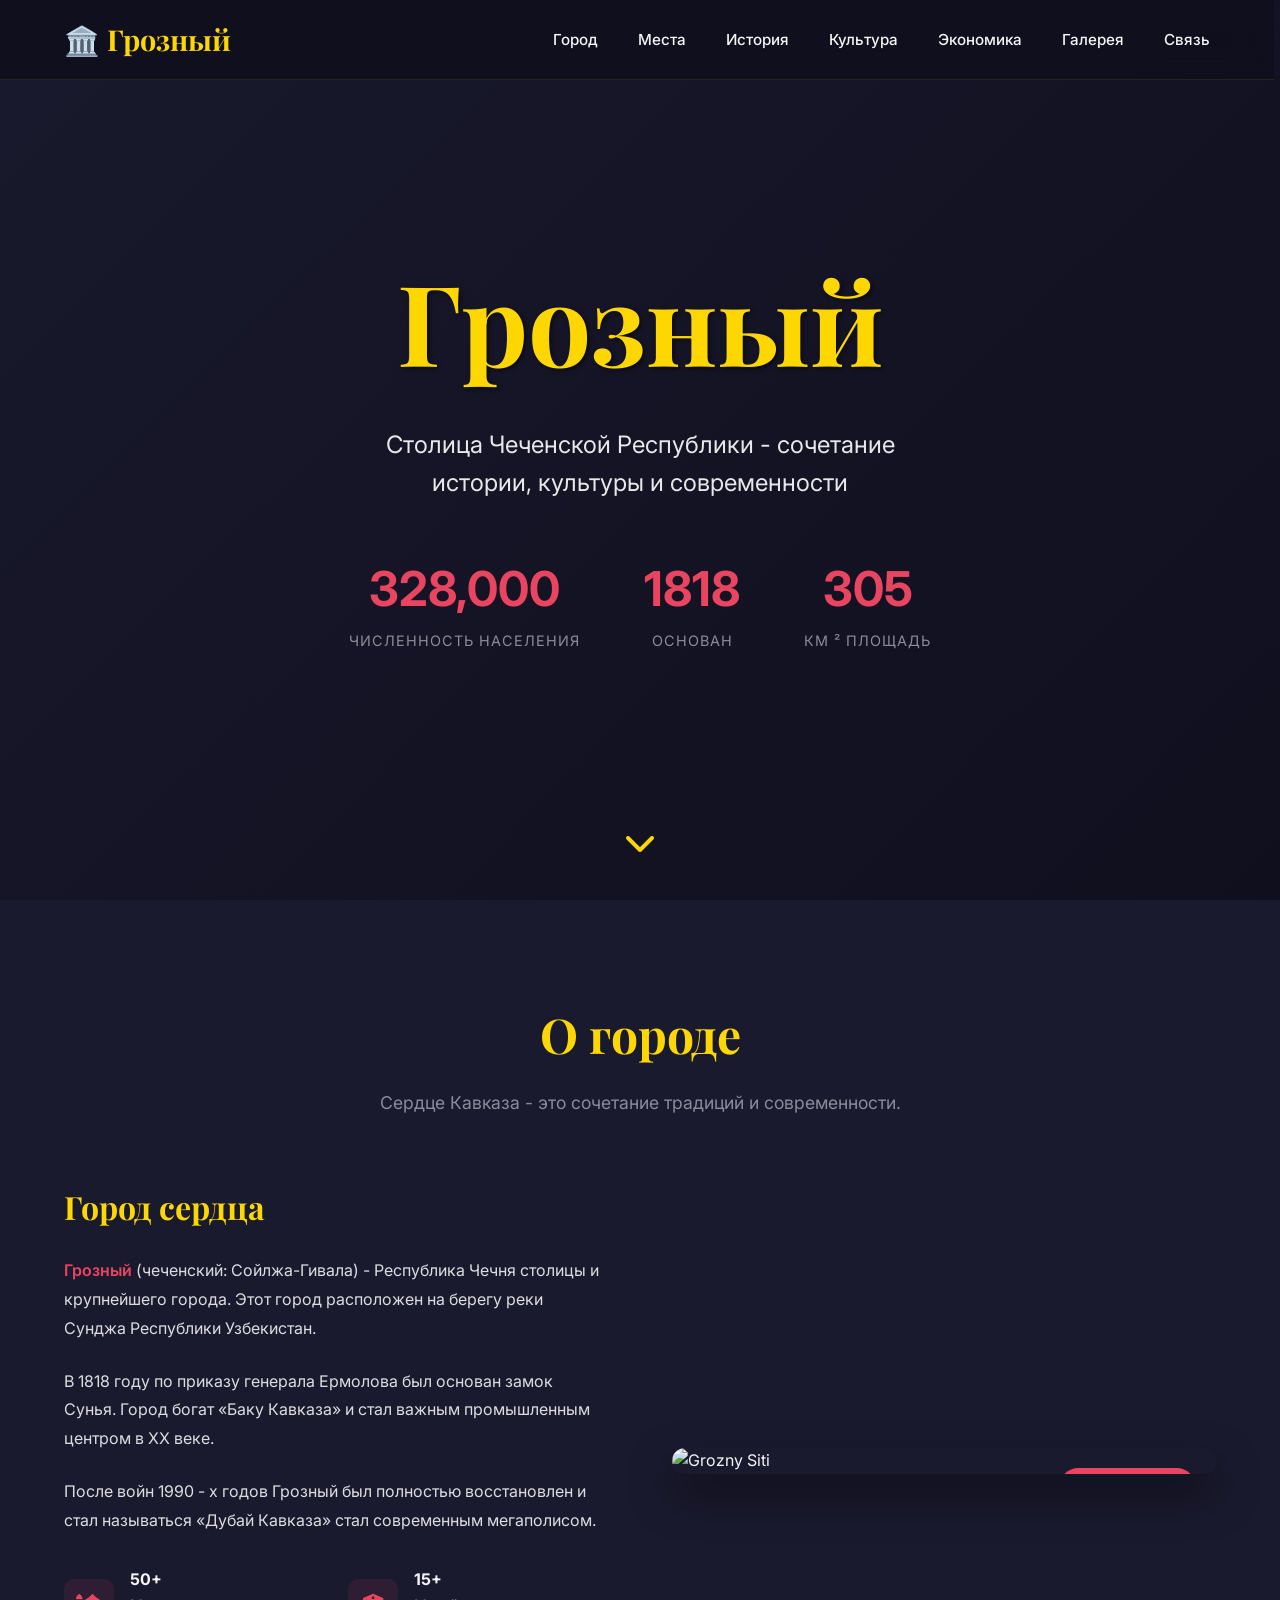
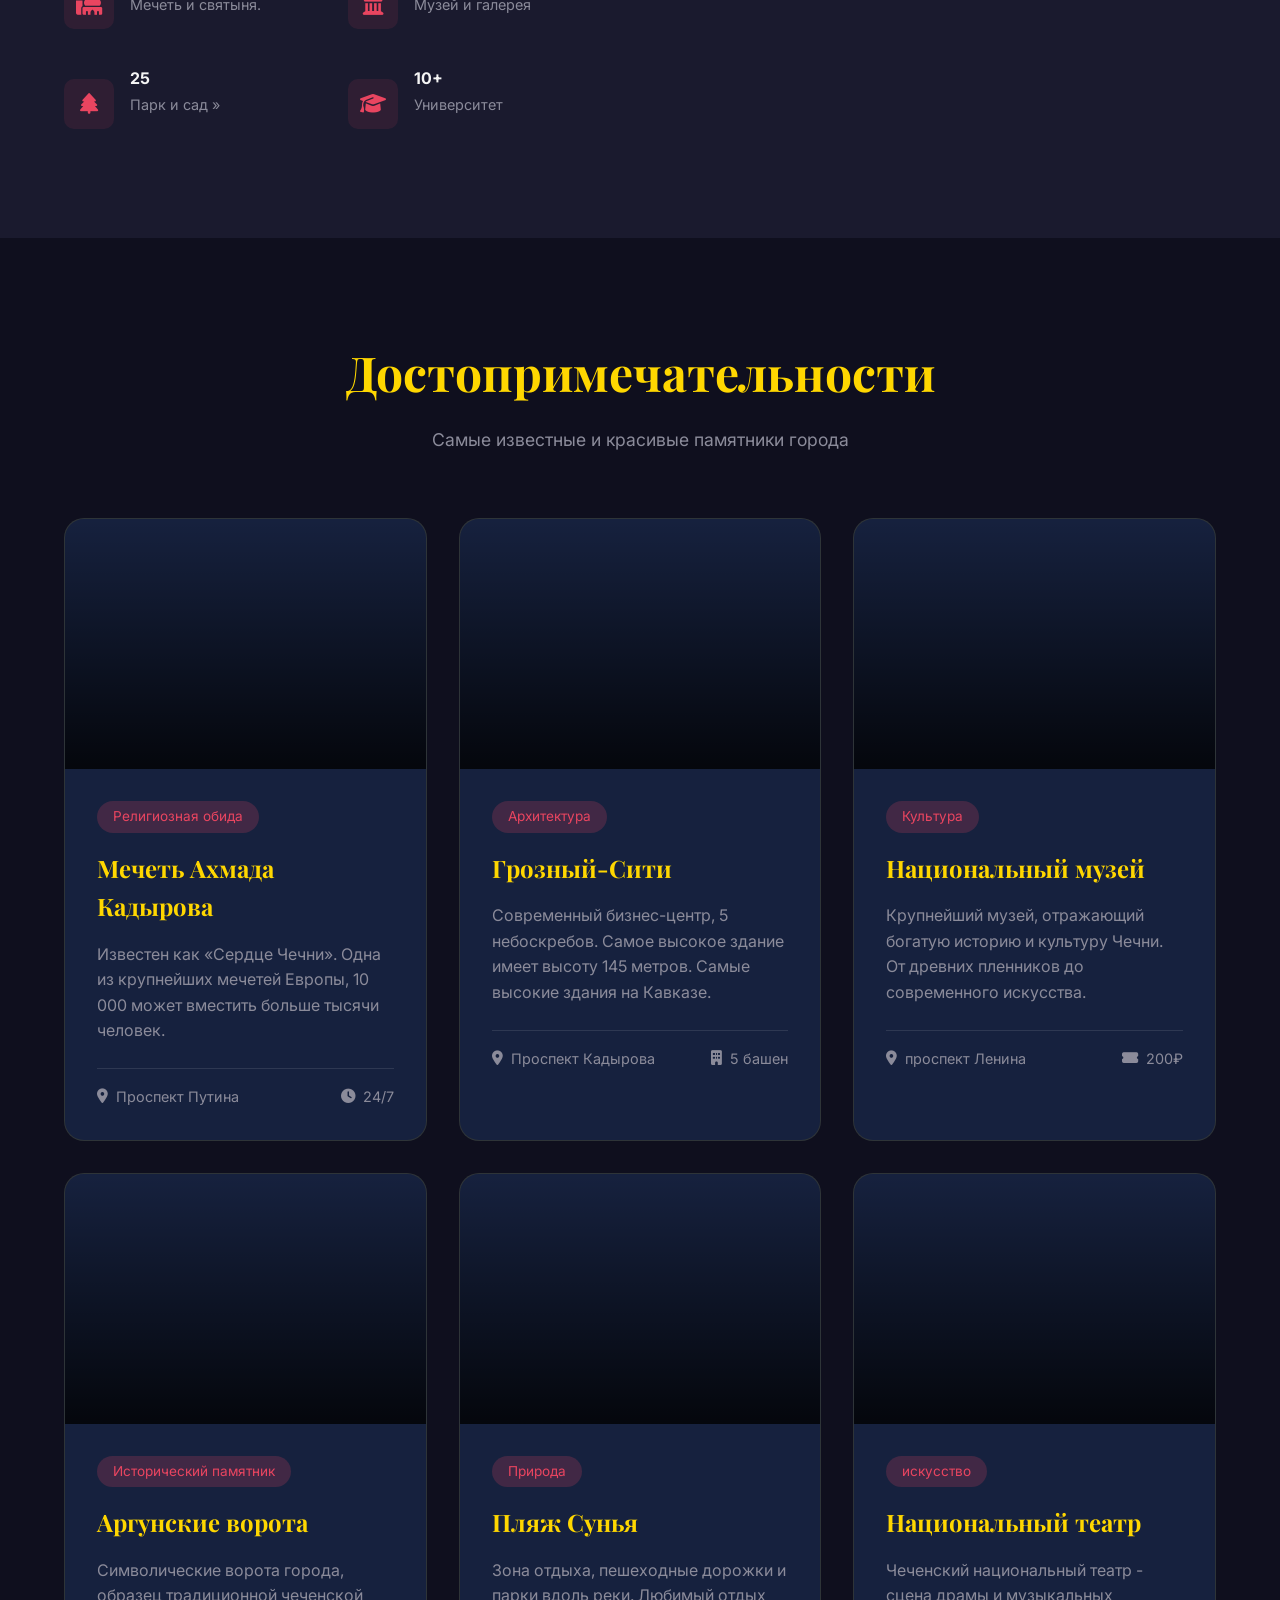
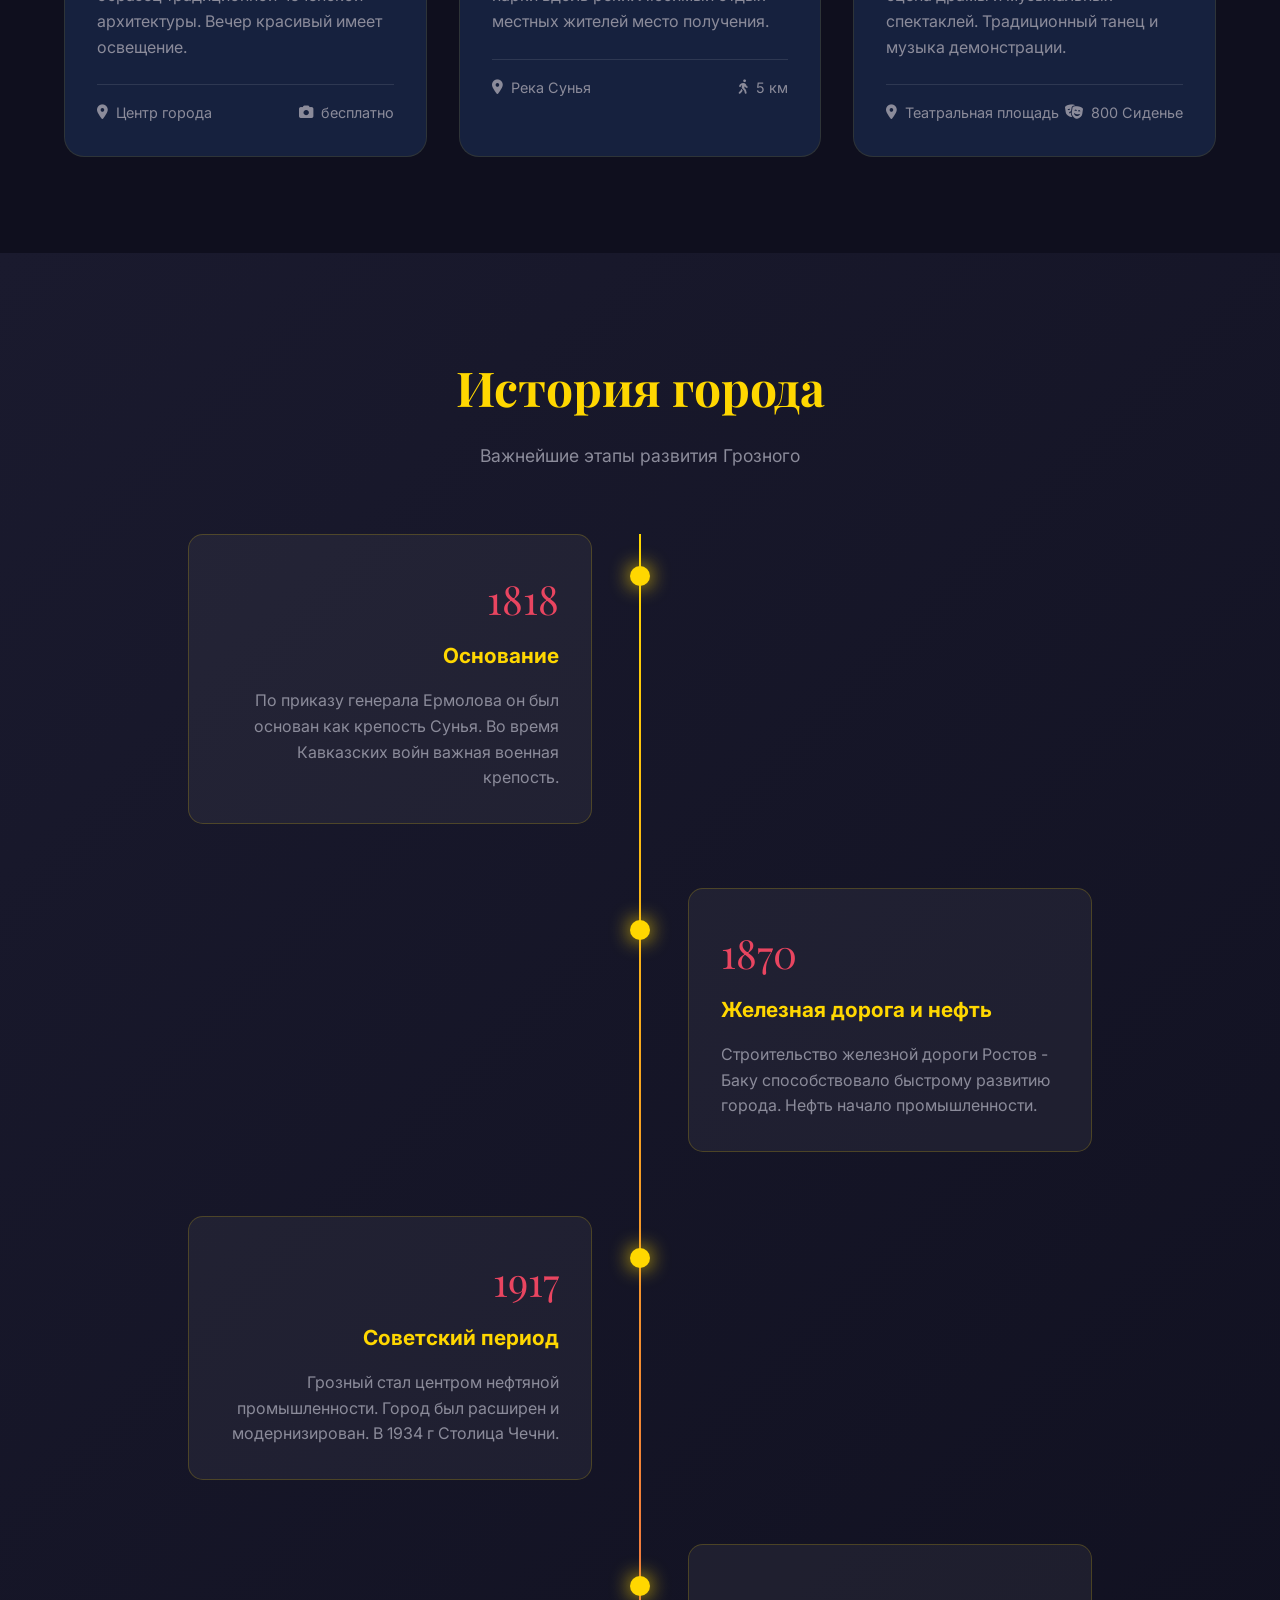
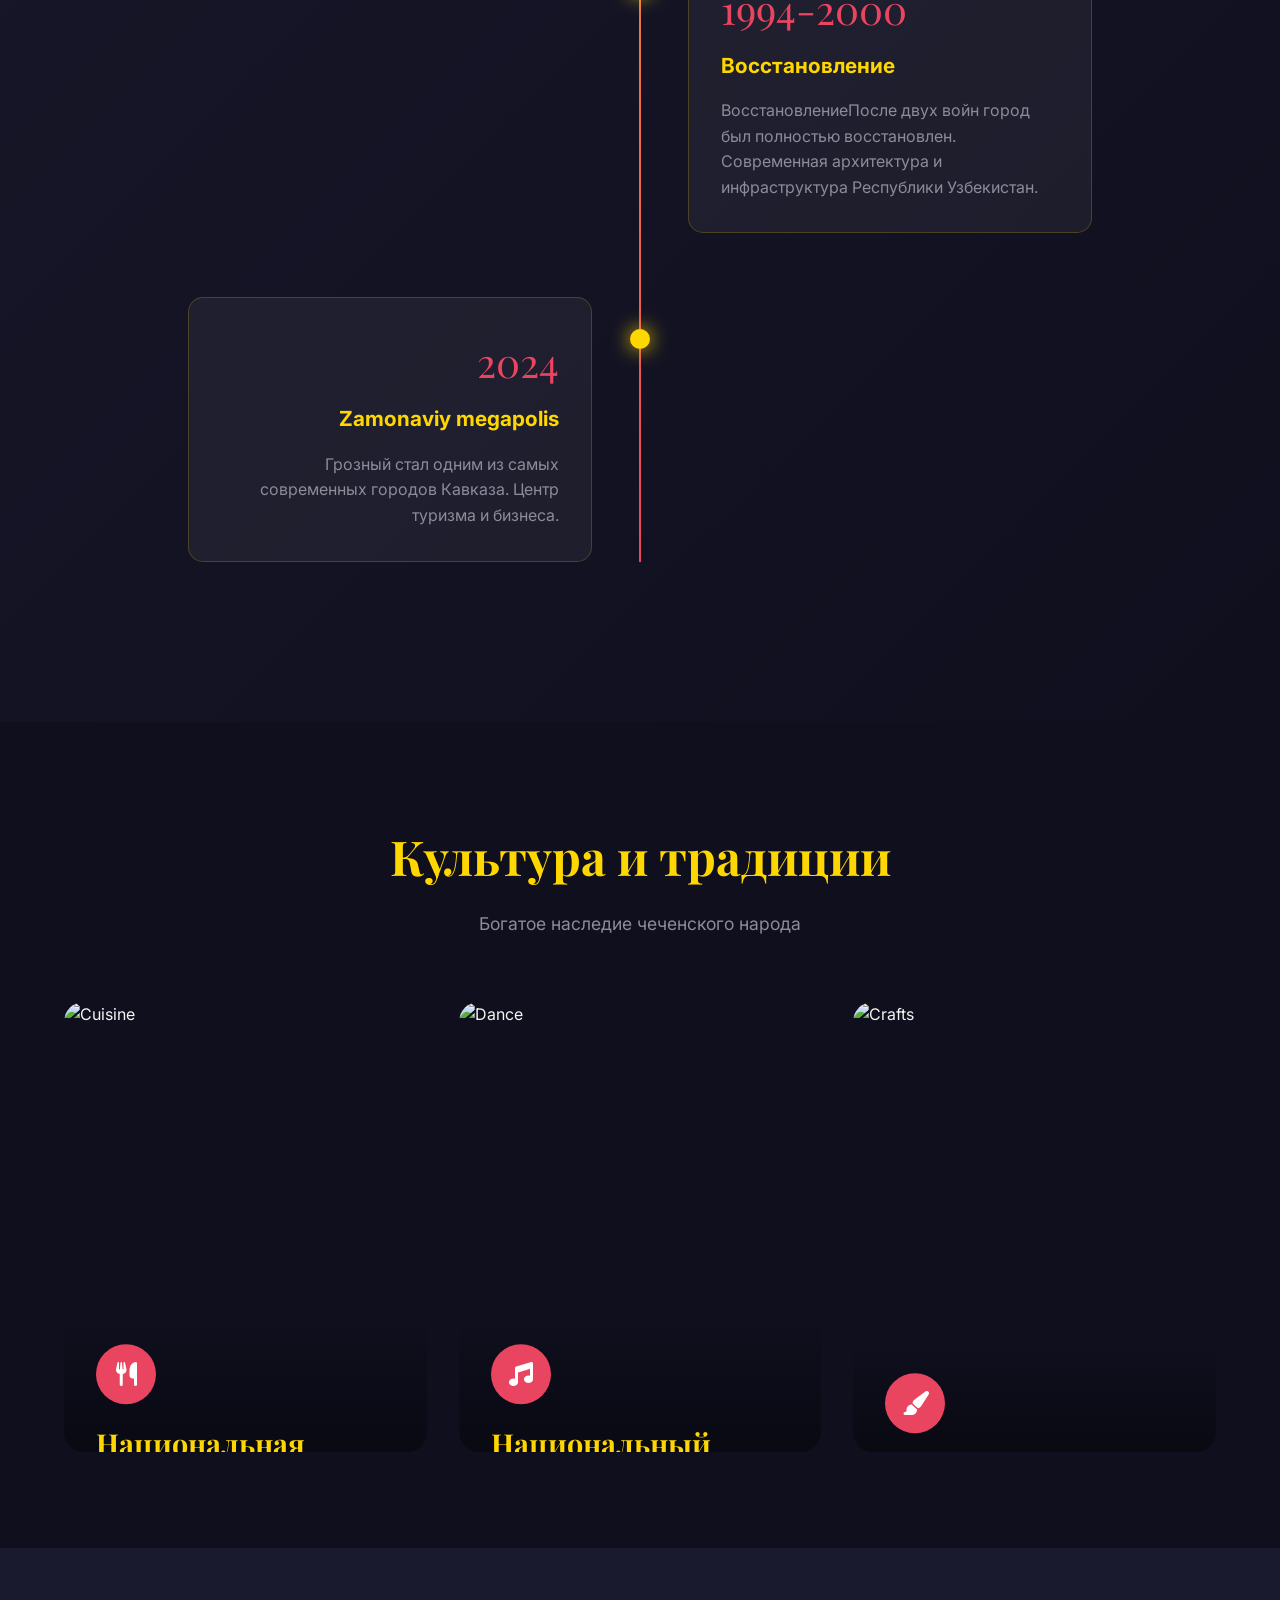
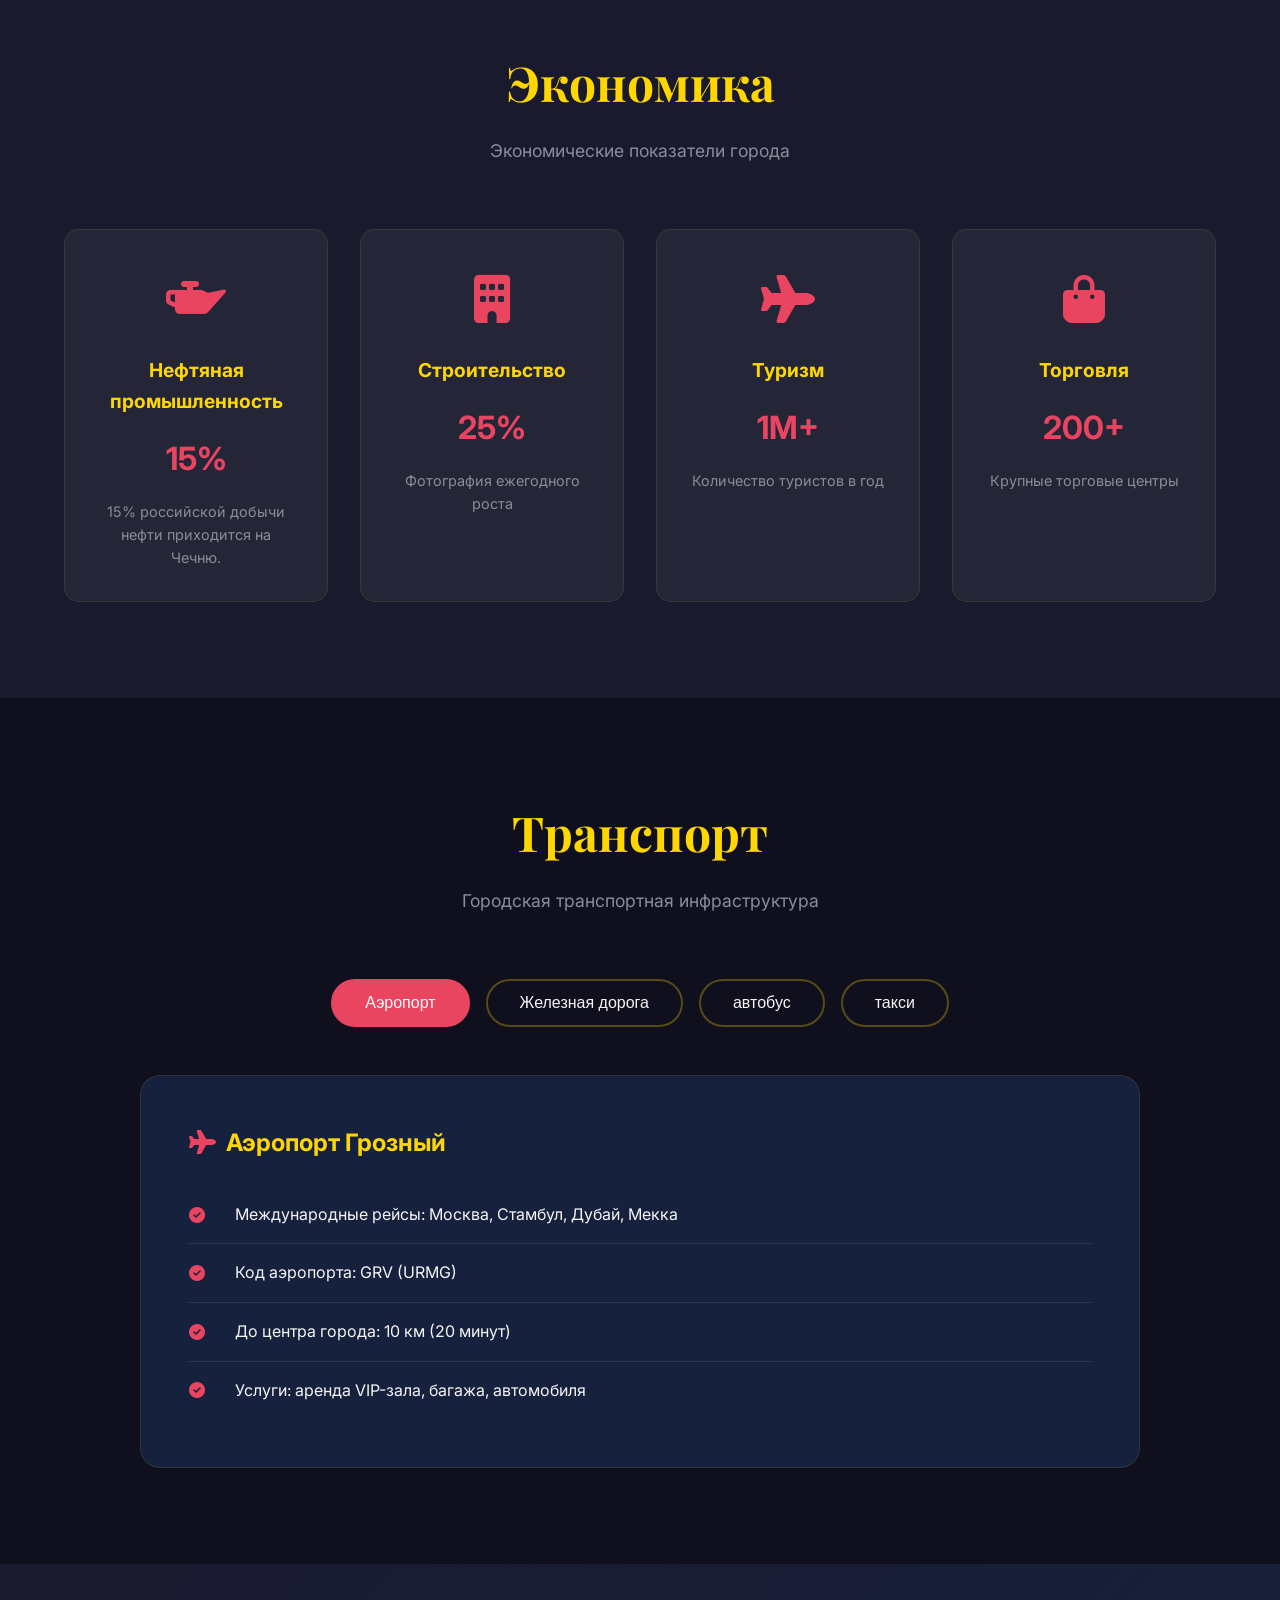
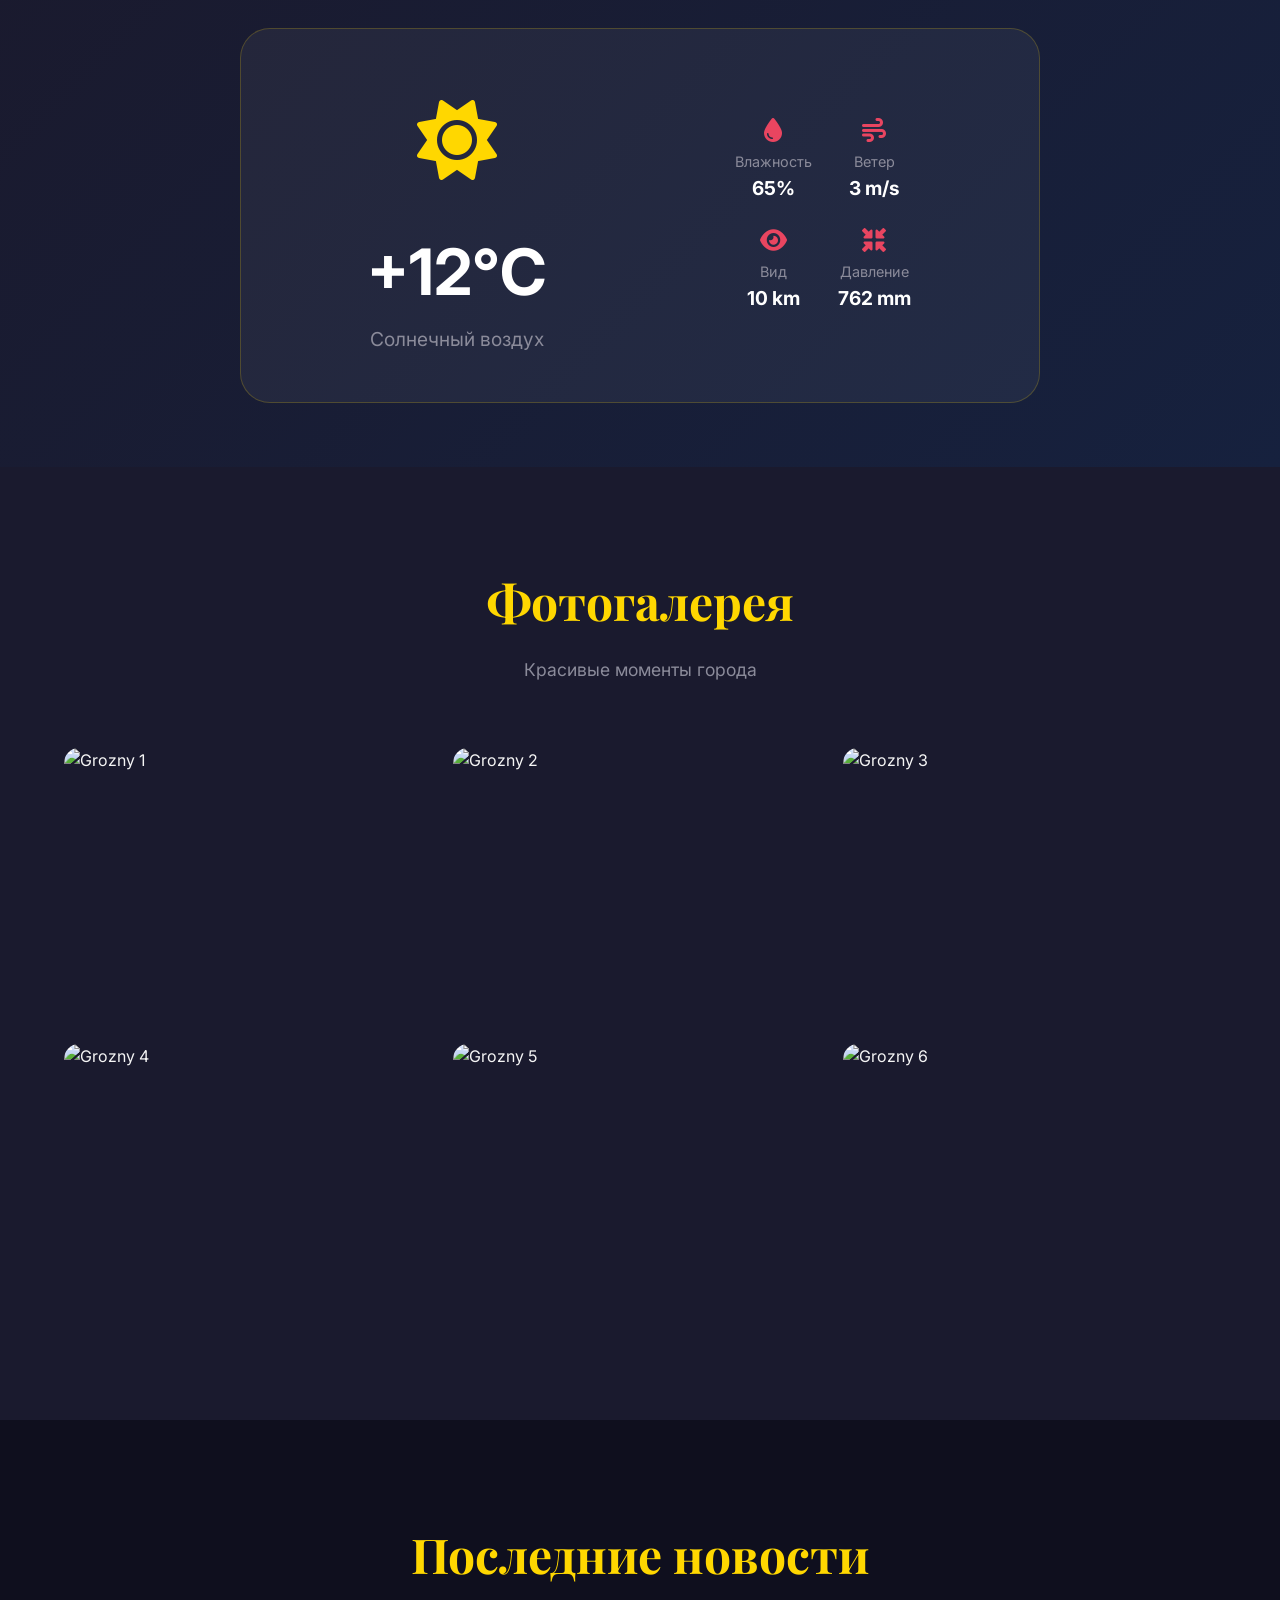
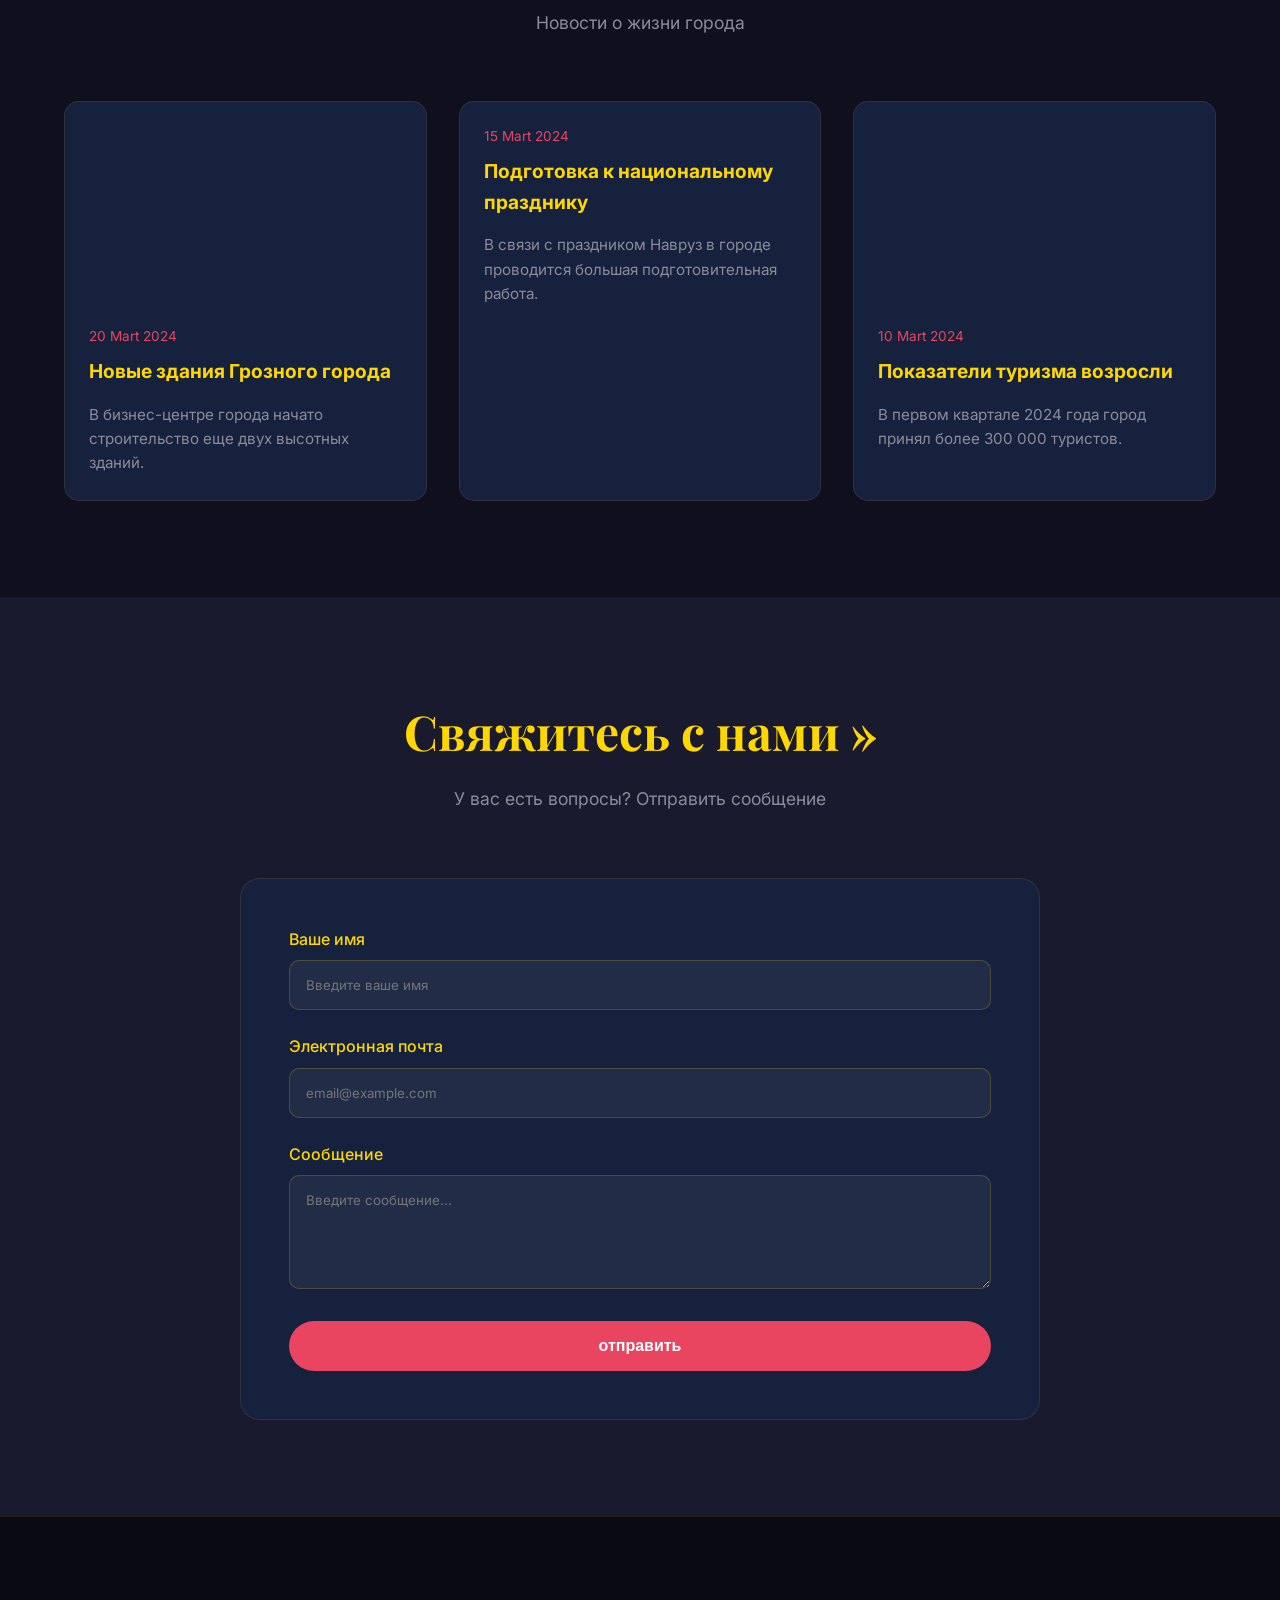
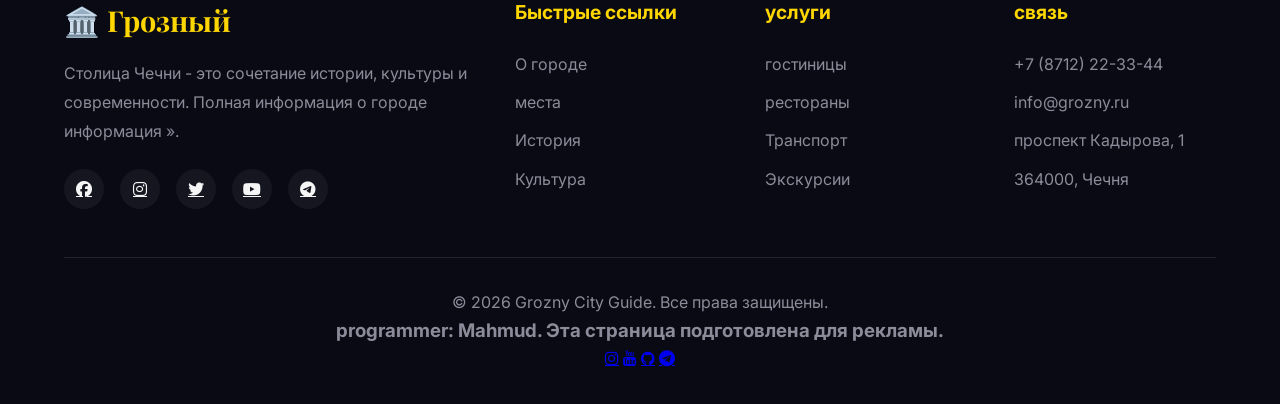
==== commit c7833ec1: "css ga ozgartirish kiritfim" ====
--- a/index.html
+++ b/index.html
@@ -14,673 +14,672 @@
 </head>
 
 <body>
-    <div class="container">
-        <!-- Navbar -->
-        <nav class="navbar" id="navbar">
-            <a href="#" class="nav-logo">🏛️ Грозный</a>
-
-            <ul class="nav-menu">
-                <li><a href="#about">Город</a></li>
-                <li><a href="#landmarks">Места</a></li>
-                <li><a href="#history">История</a></li>
-                <li><a href="#culture">Культура</a></li>
-                <li><a href="#economy">Экономика</a></li>
-                <li><a href="#gallery">Галерея</a></li>
-                <li><a href="#contact">Связь</a></li>
-            </ul>
-
-            <button class="menu-btn" id="menuBtn" onclick="toggleMenu()">
-                <span></span>
-                <span></span>
-                <span></span>
-            </button>
-        </nav>
-
-        <!-- Mobile Menu -->
-        <div class="mobile-nav" id="mobileNav">
-            <a href="#about" onclick="closeMenu()">О городе</a>
-            <a href="#landmarks" onclick="closeMenu()">Достопримечательности</a>
-            <a href="#history" onclick="closeMenu()">История</a>
-            <a href="#culture" onclick="closeMenu()">Madaniyat</a>
-            <a href="#economy" onclick="closeMenu()">Экономика</a>
-            <a href="#transport" onclick="closeMenu()">Транспорт</a>
-            <a href="#gallery" onclick="closeMenu()">Галерея</a>
-            <a href="#news" onclick="closeMenu()">Новости</a>
-            <a href="#contact" onclick="closeMenu()">Cвязь</a>
-        </div>
-        <div class="overlay" id="overlay" onclick="closeMenu()"></div>
-
-        <!-- Hero Section -->
-        <section class="hero">
-            <div class="hero-content">
-                <h1>Грозный</h1>
-                <p>Столица Чеченской Республики - сочетание истории, культуры и современности</p>
-                <div class="hero-stats">
-                    <div class="stat-item">
-                        <span class="stat-number">328,000</span>
-                        <span class="stat-label">Численность населения</span>
-                    </div>
-                    <div class="stat-item">
-                        <span class="stat-number">1818</span>
-                        <span class="stat-label">Основан</span>
-                    </div>
-                    <div class="stat-item">
-                        <span class="stat-number">305</span>
-                        <span class="stat-label">км ² Площадь</span>
-                    </div>
-                </div>
-            </div>
-            <div class="scroll-down">
-                <i class="fas fa-chevron-down"></i>
-            </div>
-        </section>
-
-        <!-- About Section -->
-        <section id="about" class="about">
-            <div class="section-header">
-                <h2 class="section-title">О городе</h2>
-                <p class="section-subtitle">Сердце Кавказа - это сочетание традиций и современности.</p>
-            </div>
-
-            <div class="about-grid">
-                <div class="about-text">
-                    <h3>Город сердца</h3>
-                    <p>
-                        <span class="highlight">Грозный</span> (чеченский: Сойлжа-Гивала) - Республика Чечня
-                        столицы и крупнейшего города. Этот город расположен на берегу реки Сунджа
-                        Республики Узбекистан.
-                    </p>
-                    <p>
-                        В 1818 году по приказу генерала Ермолова был основан замок Сунья. Город богат
-                        «Баку Кавказа» и стал важным промышленным центром в XX веке.
-                    </p>
-                    <p>
-                        После войн 1990 - х годов Грозный был полностью восстановлен и стал называться «Дубай Кавказа»
-                        стал современным мегаполисом.
-                    </p>
-
-                    <div class="about-features">
-                        <div class="feature-item">
-                            <div class="feature-icon">
-                                <i class="fas fa-mosque"></i>
-                            </div>
-                            <div>
-                                <strong>50+</strong>
-                                <p style="color: var(--gray); font-size: 0.9rem;">Мечеть и святыня.</p>
-                            </div>
-                        </div>
-                        <div class="feature-item">
-                            <div class="feature-icon">
-                                <i class="fas fa-university"></i>
-                            </div>
-                            <div>
-                                <strong>15+</strong>
-                                <p style="color: var(--gray); font-size: 0.9rem;">Музей и галерея</p>
-                            </div>
-                        </div>
-                        <div class="feature-item">
-                            <div class="feature-icon">
-                                <i class="fas fa-tree"></i>
-                            </div>
-                            <div>
-                                <strong>25</strong>
-                                <p style="color: var(--gray); font-size: 0.9rem;">Парк и сад »</p>
-                            </div>
-                        </div>
-                        <div class="feature-item">
-                            <div class="feature-icon">
-                                <i class="fas fa-graduation-cap"></i>
-                            </div>
-                            <div>
-                                <strong>10+</strong>
-                                <p style="color: var(--gray); font-size: 0.9rem;">Университет</p>
-                            </div>
-                        </div>
-                    </div>
-                </div>
-                <div class="about-image">
-                    <img src="https://images.unsplash.com/photo-1523906834658-6e24ef2386f9?w=800" alt="Grozny Siti">
-                    <div class="image-badge">★ 4.9 рейтинг</div>
-                </div>
-            </div>
-        </section>
-
-        <!-- Landmarks Section -->
-        <section id="landmarks" class="landmarks">
-            <div class="section-header">
-                <h2 class="section-title">Достопримечательности</h2>
-                <p class="section-subtitle">Самые известные и красивые памятники города</p>
-            </div>
-
-            <div class="landmarks-grid">
-                <div class="landmark-card">
-                    <div class="landmark-image"
-                        style="background-image: url('https://images.unsplash.com/photo-1564507592333-c60657eea523?w=600')">
-                        <div class="landmark-overlay"></div>
-                    </div>
-                    <div class="landmark-content">
-                        <span class="landmark-tag">Религиозная обида</span>
-                        <h3>Мечеть Ахмада Кадырова</h3>
-                        <p>Известен как «Сердце Чечни». Одна из крупнейших мечетей Европы, 10 000
-                            может вместить больше тысячи человек.</p>
-                        <div class="landmark-meta">
-                            <span class="meta-item"><i class="fas fa-map-marker-alt"></i>Проспект Путина</span>
-                            <span class="meta-item"><i class="fas fa-clock"></i> 24/7</span>
-                        </div>
-                    </div>
-                </div>
-
-                <div class="landmark-card">
-                    <div class="landmark-image"
-                        style="background-image: url('https://images.unsplash.com/photo-1486325212027-8081e485255e?w=600')">
-                        <div class="landmark-overlay"></div>
-                    </div>
-                    <div class="landmark-content">
-                        <span class="landmark-tag">Архитектура</span>
-                        <h3>Грозный-Сити</h3>
-                        <p>Современный бизнес-центр, 5 небоскребов. Самое высокое здание имеет высоту 145 метров.
-                            Самые высокие здания на Кавказе.</p>
-                        <div class="landmark-meta">
-                            <span class="meta-item"><i class="fas fa-map-marker-alt"></i>Проспект Кадырова</span>
-                            <span class="meta-item"><i class="fas fa-building"></i> 5 башен</span>
-                        </div>
-                    </div>
-                </div>
-
-                <div class="landmark-card">
-                    <div class="landmark-image"
-                        style="background-image: url('https://images.unsplash.com/photo-1513407030348-c983a97b98d8?w=600')">
-                        <div class="landmark-overlay"></div>
-                    </div>
-                    <div class="landmark-content">
-                        <span class="landmark-tag">Культура</span>
-                        <h3>Национальный музей</h3>
-                        <p>Крупнейший музей, отражающий богатую историю и культуру Чечни. От древних пленников
-                            до современного искусства.</p>
-                        <div class="landmark-meta">
-                            <span class="meta-item"><i class="fas fa-map-marker-alt"></i>проспект Ленина</span>
-                            <span class="meta-item"><i class="fas fa-ticket-alt"></i> 200₽</span>
-                        </div>
-                    </div>
-                </div>
-
-                <div class="landmark-card">
-                    <div class="landmark-image"
-                        style="background-image: url('https://images.unsplash.com/photo-1513635269975-59663e0ac1ad?w=600')">
-                        <div class="landmark-overlay"></div>
-                    </div>
-                    <div class="landmark-content">
-                        <span class="landmark-tag">Исторический памятник</span>
-                        <h3>Аргунские ворота</h3>
-                        <p>Символические ворота города, образец традиционной чеченской архитектуры. Вечер красивый
-                            имеет освещение.</p>
-                        <div class="landmark-meta">
-                            <span class="meta-item"><i class="fas fa-map-marker-alt"></i>Центр города</span>
-                            <span class="meta-item"><i class="fas fa-camera"></i> бесплатно</span>
-                        </div>
-                    </div>
-                </div>
-
-                <div class="landmark-card">
-                    <div class="landmark-image"
-                        style="background-image: url('https://images.unsplash.com/photo-1519999482648-25049ddd37b1?w=600')">
-                        <div class="landmark-overlay"></div>
-                    </div>
-                    <div class="landmark-content">
-                        <span class="landmark-tag">Природа</span>
-                        <h3>Пляж Сунья</h3>
-                        <p>Зона отдыха, пешеходные дорожки и парки вдоль реки. Любимый отдых местных жителей
-                            место получения.</p>
-                        <div class="landmark-meta">
-                            <span class="meta-item"><i class="fas fa-map-marker-alt"></i>Река Сунья</span>
-                            <span class="meta-item"><i class="fas fa-walking"></i>5 км</span>
-                        </div>
-                    </div>
-                </div>
-
-                <div class="landmark-card">
-                    <div class="landmark-image"
-                        style="background-image: url('https://images.unsplash.com/photo-1545569341-9eb8b30979d9?w=600')">
-                        <div class="landmark-overlay"></div>
-                    </div>
-                    <div class="landmark-content">
-                        <span class="landmark-tag">искусство</span>
-                        <h3>Национальный театр</h3>
-                        <p>Чеченский национальный театр - сцена драмы и музыкальных спектаклей. Традиционный танец и
-                            музыка
-                            демонстрации.</p>
-                        <div class="landmark-meta">
-                            <span class="meta-item"><i class="fas fa-map-marker-alt"></i>Театральная площадь</span>
-                            <span class="meta-item"><i class="fas fa-theater-masks"></i> 800 Сиденье</span>
-                        </div>
-                    </div>
-                </div>
-            </div>
-        </section>
-
-        <!-- History Timeline -->
-        <section id="history" class="history">
-            <div class="section-header">
-                <h2 class="section-title">История города</h2>
-                <p class="section-subtitle">Важнейшие этапы развития Грозного</p>
-            </div>
-
-            <div class="timeline">
-                <div class="timeline-item">
-                    <div class="timeline-content">
-                        <div class="timeline-year">1818</div>
-                        <h3>Основание</h3>
-                        <p>По приказу генерала Ермолова он был основан как крепость Сунья. Во время Кавказских войн
-                            важная военная крепость.</p>
-                    </div>
-                    <div class="timeline-dot"></div>
-                </div>
-
-                <div class="timeline-item">
-                    <div class="timeline-content">
-                        <div class="timeline-year">1870</div>
-                        <h3>Железная дорога и нефть</h3>
-                        <p>Строительство железной дороги Ростов - Баку способствовало быстрому развитию города. Нефть
-                            начало промышленности.</p>
-                    </div>
-                    <div class="timeline-dot"></div>
-                </div>
-
-                <div class="timeline-item">
-                    <div class="timeline-content">
-                        <div class="timeline-year">1917</div>
-                        <h3>Советский период</h3>
-                        <p>Грозный стал центром нефтяной промышленности. Город был расширен и модернизирован. В 1934 г
-                            Столица Чечни.</p>
-                    </div>
-                    <div class="timeline-dot"></div>
-                </div>
-
-                <div class="timeline-item">
-                    <div class="timeline-content">
-                        <div class="timeline-year">1994-2000</div>
-                        <h3>Восстановление</h3>
-                        <p>ВосстановлениеПосле двух войн город был полностью восстановлен. Современная архитектура и
-                            инфраструктура
-                            Республики Узбекистан.</p>
-                    </div>
-                    <div class="timeline-dot"></div>
-                </div>
-
-                <div class="timeline-item">
-                    <div class="timeline-content">
-                        <div class="timeline-year">2024</div>
-                        <h3>Zamonaviy megapolis</h3>
-                        <p>Грозный стал одним из самых современных городов Кавказа. Центр туризма и бизнеса.</p>
-                    </div>
-                    <div class="timeline-dot"></div>
-                </div>
-            </div>
-        </section>
-
-        <!-- Culture Section -->
-        <section id="culture" class="culture">
-            <div class="section-header">
-                <h2 class="section-title">Культура и традиции</h2>
-                <p class="section-subtitle">Богатое наследие чеченского народа</p>
-            </div>
-
-            <div class="culture-grid">
-                <div class="culture-card">
-                    <img src="https://images.unsplash.com/photo-1514222134-b57cbb8ce073?w=600" alt="Cuisine">
-                    <div class="culture-overlay">
-                        <div class="culture-icon">
-                            <i class="fas fa-utensils"></i>
-                        </div>
-                        <h3>Национальная кухня</h3>
-                        <p>Галнаш, жижиг-галнаш, чепалгаш, жижиг-галнаш и другие национальные блюда. Гостеприимство и
-                            столовое число.</p>
-                    </div>
-                </div>
-
-                <div class="culture-card">
-                    <img src="https://images.unsplash.com/photo-1504609773096-104ff2c73ba4?w=600" alt="Dance">
-                    <div class="culture-overlay">
-                        <div class="culture-icon">
-                            <i class="fas fa-music"></i>
-                        </div>
-                        <h3>Национальный танец</h3>
-                        <p>Лезгинка - один из самых острых и быстрых танцевальных видов Кавказа. Танцы мужчин и женщин
-                            гармония.</p>
-                    </div>
-                </div>
-
-                <div class="culture-card">
-                    <img src="https://images.unsplash.com/photo-1544211958-e35577125f6b?w=600" alt="Crafts">
-                    <div class="culture-overlay">
-                        <div class="culture-icon">
-                            <i class="fas fa-paint-brush"></i>
-                        </div>
-                        <h3>Ремесленничество</h3>
-                        <p>Традиционное ковроткачество, оружейное дело, ювелирное дело и резьба по дереву.</p>
-                    </div>
-                </div>
-            </div>
-        </section>
-
-        <!-- Economy Section -->
-        <section id="economy" class="economy">
-            <div class="section-header">
-                <h2 class="section-title">Экономика</h2>
-                <p class="section-subtitle">Экономические показатели города</p>
-            </div>
-
-            <div class="economy-grid">
-                <div class="economy-card">
-                    <div class="economy-icon">
-                        <i class="fas fa-oil-can"></i>
-                    </div>
-                    <h3>Нефтяная промышленность</h3>
-                    <div class="economy-value">15%</div>
-                    <p>15% российской добычи нефти приходится на Чечню.</p>
-                </div>
-
-                <div class="economy-card">
-                    <div class="economy-icon">
-                        <i class="fas fa-building"></i>
-                    </div>
-                    <h3>Строительство</h3>
-                    <div class="economy-value">25%</div>
-                    <p>Фотография ежегодного роста</p>
-                </div>
-
-                <div class="economy-card">
-                    <div class="economy-icon">
-                        <i class="fas fa-plane"></i>
-                    </div>
-                    <h3>Туризм</h3>
-                    <div class="economy-value">1M+</div>
-                    <p>Количество туристов в год</p>
-                </div>
-
-                <div class="economy-card">
-                    <div class="economy-icon">
-                        <i class="fas fa-shopping-bag"></i>
-                    </div>
-                    <h3>Торговля</h3>
-                    <div class="economy-value">200+</div>
-                    <p>Крупные торговые центры</p>
-                </div>
-            </div>
-        </section>
-
-        <!-- Transport Section -->
-        <section id="transport" class="transport">
-            <div class="section-header">
-                <h2 class="section-title">Транспорт</h2>
-                <p class="section-subtitle">Городская транспортная инфраструктура</p>
-            </div>
-
-            <div class="transport-container">
-                <div class="transport-tabs">
-                    <button class="tab-btn active" onclick="openTab(event, 'airport')">Аэропорт</button>
-                    <button class="tab-btn" onclick="openTab(event, 'railway')">Железная дорога</button>
-                    <button class="tab-btn" onclick="openTab(event, 'bus')">автобус</button>
-                    <button class="tab-btn" onclick="openTab(event, 'taxi')">такси </button>
-                </div>
-
-                <div id="airport" class="tab-content active">
-                    <h3><i class="fas fa-plane" style="color: var(--accent); margin-right: 10px;"></i>Аэропорт Грозный
-                    </h3>
-                    <ul class="transport-list">
-                        <li><i class="fas fa-check-circle"></i> Международные рейсы: Москва, Стамбул, Дубай, Мекка</li>
-                        <li><i class="fas fa-check-circle"></i> Код аэропорта: GRV (URMG)</li>
-                        <li><i class="fas fa-check-circle"></i> До центра города: 10 км (20 минут)</li>
-                        <li><i class="fas fa-check-circle"></i> Услуги: аренда VIP-зала, багажа, автомобиля</li>
-                    </ul>
-                </div>
-
-                <div id="railway" class="tab-content">
-                    <h3><i class="fas fa-train" style="color: var(--accent); margin-right: 10px;"></i>Железнодорожный
-                        вокзал
-                    </h3>
-                    <ul class="transport-list">
-                        <li><i class="fas fa-check-circle"></i>Направления: Москва, Волгоград, Астрахань</li>
-                        <li><i class="fas fa-check-circle"></i>Скоростные поезда «Стриж» и «Ласточка»</li>
-                        <li><i class="fas fa-check-circle"></i>Адрес вокзала: проспект Кадырова, 1</li>
-                        <li><i class="fas fa-check-circle"></i>Электичка: пригородное сообщение</li>
-                    </ul>
-                </div>
-
-                <div id="bus" class="tab-content">
-                    <h3><i class="fas fa-bus" style="color: var(--accent); margin-right: 10px;"></i>Автобус и троллебус
-                    </h3>
-                    <ul class="transport-list">
-                        <li><i class="fas fa-check-circle"></i>Маршруты автобусов и троллейбусов 50+</li>
-                        <li><i class="fas fa-check-circle"></i>Цена: от 30 руб</li>
-                        <li><i class="fas fa-check-circle"></i>Рабочее время: 06:00 - 23:00</li>
-                        <li><i class="fas fa-check-circle"></i>Оплата: наличными или транспортной картой</li>
-                    </ul>
-                </div>
-
-                <div id="taxi" class="tab-content">
-                    <h3><i class="fas fa-taxi" style="color: var(--accent); margin-right: 10px;"></i>Услуги такси</h3>
-                    <ul class="transport-list">
-                        <li><i class="fas fa-check-circle"></i> Yandex Go, Citymobil, Maxim</li>
-                        <li><i class="fas fa-check-circle"></i>Средняя цена: 150-300 руб</li>
-                        <li><i class="fas fa-check-circle"></i>До аэропорта: 500-700 руб</li>
-                        <li><i class="fas fa-check-circle"></i>24/7 обслуживание</li>
-                    </ul>
-                </div>
-            </div>
-        </section>
-
-        <!-- Weather Section -->
-        <section class="weather">
-            <div class="weather-container">
-                <div class="weather-main">
-                    <div class="weather-icon-main">
-                        <i class="fas fa-sun"></i>
-                    </div>
-                    <div class="weather-temp">+12°C</div>
-                    <div class="weather-desc">Солнечный воздух</div>
-                </div>
-                <div class="weather-details">
-                    <div class="weather-item">
-                        <i class="fas fa-tint"></i>
-                        <span>Влажность</span>
-                        <strong>65%</strong>
-                    </div>
-                    <div class="weather-item">
-                        <i class="fas fa-wind"></i>
-                        <span>Ветер</span>
-                        <strong>3 m/s</strong>
-                    </div>
-                    <div class="weather-item">
-                        <i class="fas fa-eye"></i>
-                        <span>Вид</span>
-                        <strong>10 km</strong>
-                    </div>
-                    <div class="weather-item">
-                        <i class="fas fa-compress-arrows-alt"></i>
-                        <span>Давление</span>
-                        <strong>762 mm</strong>
-                    </div>
-                </div>
-            </div>
-        </section>
-
-        <!-- Gallery Section -->
-        <section id="gallery" class="gallery">
-            <div class="section-header">
-                <h2 class="section-title">Фотогалерея</h2>
-                <p class="section-subtitle">Красивые моменты города</p>
-            </div>
-
-            <div class="gallery-grid">
-                <div class="gallery-item">
-                    <img src="https://images.unsplash.com/photo-1564507592333-c60657eea523?w=400" alt="Grozny 1">
-                    <div class="gallery-overlay">
-                        <i class="fas fa-search-plus"></i>
-                    </div>
-                </div>
-                <div class="gallery-item">
-                    <img src="https://images.unsplash.com/photo-1523906834658-6e24ef2386f9?w=400" alt="Grozny 2">
-                    <div class="gallery-overlay">
-                        <i class="fas fa-search-plus"></i>
-                    </div>
-                </div>
-                <div class="gallery-item">
-                    <img src="https://images.unsplash.com/photo-1513407030348-c983a97b98d8?w=400" alt="Grozny 3">
-                    <div class="gallery-overlay">
-                        <i class="fas fa-search-plus"></i>
-                    </div>
-                </div>
-                <div class="gallery-item">
-                    <img src="https://images.unsplash.com/photo-1486325212027-8081e485255e?w=400" alt="Grozny 4">
-                    <div class="gallery-overlay">
-                        <i class="fas fa-search-plus"></i>
-                    </div>
-                </div>
-                <div class="gallery-item">
-                    <img src="https://images.unsplash.com/photo-1513635269975-59663e0ac1ad?w=400" alt="Grozny 5">
-                    <div class="gallery-overlay">
-                        <i class="fas fa-search-plus"></i>
-                    </div>
-                </div>
-                <div class="gallery-item">
-                    <img src="https://images.unsplash.com/photo-1519999482648-25049ddd37b1?w=400" alt="Grozny 6">
-                    <div class="gallery-overlay">
-                        <i class="fas fa-search-plus"></i>
-                    </div>
-                </div>
-            </div>
-        </section>
-
-        <!-- News Section -->
-        <section id="news" class="news">
-            <div class="section-header">
-                <h2 class="section-title">Последние новости</h2>
-                <p class="section-subtitle">Новости о жизни города</p>
-            </div>
-
-            <div class="news-grid">
-                <div class="news-card">
-                    <div class="news-image"
-                        style="background-image: url('https://images.unsplash.com/photo-1564507592333-c60657eea523?w=400')">
-                    </div>
-                    <div class="news-content">
-                        <div class="news-date">20 Mart 2024</div>
-                        <h3>Новые здания Грозного города</h3>
-                        <p>В бизнес-центре города начато строительство еще двух высотных зданий.</p>
-                    </div>
-                </div>
-
-                <div class="news-card">
-                    <div class="new
+    <!-- Navbar -->
+    <nav class="navbar" id="navbar">
+        <a href="#" class="nav-logo">🏛️ Грозный</a>
+
+        <ul class="nav-menu">
+            <li><a href="#about">Город</a></li>
+            <li><a href="#landmarks">Места</a></li>
+            <li><a href="#history">История</a></li>
+            <li><a href="#culture">Культура</a></li>
+            <li><a href="#economy">Экономика</a></li>
+            <li><a href="#gallery">Галерея</a></li>
+            <li><a href="#contact">Связь</a></li>
+        </ul>
+
+        <button class="menu-btn" id="menuBtn" onclick="toggleMenu()">
+            <span></span>
+            <span></span>
+            <span></span>
+        </button>
+    </nav>
+
+    <!-- Mobile Menu -->
+    <div class="mobile-nav" id="mobileNav">
+        <a href="#about" onclick="closeMenu()">О городе</a>
+        <a href="#landmarks" onclick="closeMenu()">Достопримечательности</a>
+        <a href="#history" onclick="closeMenu()">История</a>
+        <a href="#culture" onclick="closeMenu()">Madaniyat</a>
+        <a href="#economy" onclick="closeMenu()">Экономика</a>
+        <a href="#transport" onclick="closeMenu()">Транспорт</a>
+        <a href="#gallery" onclick="closeMenu()">Галерея</a>
+        <a href="#news" onclick="closeMenu()">Новости</a>
+        <a href="#contact" onclick="closeMenu()">Cвязь</a>
+    </div>
+    <div class="overlay" id="overlay" onclick="closeMenu()"></div>
+
+    <!-- Hero Section -->
+    <section class="hero">
+        <div class="hero-content">
+            <h1>Грозный</h1>
+            <p>Столица Чеченской Республики - сочетание истории, культуры и современности</p>
+            <div class="hero-stats">
+                <div class="stat-item">
+                    <span class="stat-number">328,000</span>
+                    <span class="stat-label">Численность населения</span>
+                </div>
+                <div class="stat-item">
+                    <span class="stat-number">1818</span>
+                    <span class="stat-label">Основан</span>
+                </div>
+                <div class="stat-item">
+                    <span class="stat-number">305</span>
+                    <span class="stat-label">км ² Площадь</span>
+                </div>
+            </div>
+        </div>
+        <div class="scroll-down">
+            <i class="fas fa-chevron-down"></i>
+        </div>
+    </section>
+
+    <!-- About Section -->
+    <section id="about" class="about">
+        <div class="section-header">
+            <h2 class="section-title">О городе</h2>
+            <p class="section-subtitle">Сердце Кавказа - это сочетание традиций и современности.</p>
+        </div>
+
+        <div class="about-grid">
+            <div class="about-text">
+                <h3>Город сердца</h3>
+                <p>
+                    <span class="highlight">Грозный</span> (чеченский: Сойлжа-Гивала) - Республика Чечня
+                    столицы и крупнейшего города. Этот город расположен на берегу реки Сунджа
+                    Республики Узбекистан.
+                </p>
+                <p>
+                    В 1818 году по приказу генерала Ермолова был основан замок Сунья. Город богат
+                    «Баку Кавказа» и стал важным промышленным центром в XX веке.
+                </p>
+                <p>
+                    После войн 1990 - х годов Грозный был полностью восстановлен и стал называться «Дубай Кавказа»
+                    стал современным мегаполисом.
+                </p>
+
+                <div class="about-features">
+                    <div class="feature-item">
+                        <div class="feature-icon">
+                            <i class="fas fa-mosque"></i>
+                        </div>
+                        <div>
+                            <strong>50+</strong>
+                            <p style="color: var(--gray); font-size: 0.9rem;">Мечеть и святыня.</p>
+                        </div>
+                    </div>
+                    <div class="feature-item">
+                        <div class="feature-icon">
+                            <i class="fas fa-university"></i>
+                        </div>
+                        <div>
+                            <strong>15+</strong>
+                            <p style="color: var(--gray); font-size: 0.9rem;">Музей и галерея</p>
+                        </div>
+                    </div>
+                    <div class="feature-item">
+                        <div class="feature-icon">
+                            <i class="fas fa-tree"></i>
+                        </div>
+                        <div>
+                            <strong>25</strong>
+                            <p style="color: var(--gray); font-size: 0.9rem;">Парк и сад »</p>
+                        </div>
+                    </div>
+                    <div class="feature-item">
+                        <div class="feature-icon">
+                            <i class="fas fa-graduation-cap"></i>
+                        </div>
+                        <div>
+                            <strong>10+</strong>
+                            <p style="color: var(--gray); font-size: 0.9rem;">Университет</p>
+                        </div>
+                    </div>
+                </div>
+            </div>
+            <div class="about-image">
+                <img src="https://images.unsplash.com/photo-1523906834658-6e24ef2386f9?w=800" alt="Grozny Siti">
+                <div class="image-badge">★ 4.9 рейтинг</div>
+            </div>
+        </div>
+    </section>
+
+    <!-- Landmarks Section -->
+    <section id="landmarks" class="landmarks">
+        <div class="section-header">
+            <h2 class="section-title">Достопримечательности</h2>
+            <p class="section-subtitle">Самые известные и красивые памятники города</p>
+        </div>
+
+        <div class="landmarks-grid">
+            <div class="landmark-card">
+                <div class="landmark-image"
+                    style="background-image: url('https://images.unsplash.com/photo-1564507592333-c60657eea523?w=600')">
+                    <div class="landmark-overlay"></div>
+                </div>
+                <div class="landmark-content">
+                    <span class="landmark-tag">Религиозная обида</span>
+                    <h3>Мечеть Ахмада Кадырова</h3>
+                    <p>Известен как «Сердце Чечни». Одна из крупнейших мечетей Европы, 10 000
+                        может вместить больше тысячи человек.</p>
+                    <div class="landmark-meta">
+                        <span class="meta-item"><i class="fas fa-map-marker-alt"></i>Проспект Путина</span>
+                        <span class="meta-item"><i class="fas fa-clock"></i> 24/7</span>
+                    </div>
+                </div>
+            </div>
+
+            <div class="landmark-card">
+                <div class="landmark-image"
+                    style="background-image: url('https://images.unsplash.com/photo-1486325212027-8081e485255e?w=600')">
+                    <div class="landmark-overlay"></div>
+                </div>
+                <div class="landmark-content">
+                    <span class="landmark-tag">Архитектура</span>
+                    <h3>Грозный-Сити</h3>
+                    <p>Современный бизнес-центр, 5 небоскребов. Самое высокое здание имеет высоту 145 метров.
+                        Самые высокие здания на Кавказе.</p>
+                    <div class="landmark-meta">
+                        <span class="meta-item"><i class="fas fa-map-marker-alt"></i>Проспект Кадырова</span>
+                        <span class="meta-item"><i class="fas fa-building"></i> 5 башен</span>
+                    </div>
+                </div>
+            </div>
+
+            <div class="landmark-card">
+                <div class="landmark-image"
+                    style="background-image: url('https://images.unsplash.com/photo-1513407030348-c983a97b98d8?w=600')">
+                    <div class="landmark-overlay"></div>
+                </div>
+                <div class="landmark-content">
+                    <span class="landmark-tag">Культура</span>
+                    <h3>Национальный музей</h3>
+                    <p>Крупнейший музей, отражающий богатую историю и культуру Чечни. От древних пленников
+                        до современного искусства.</p>
+                    <div class="landmark-meta">
+                        <span class="meta-item"><i class="fas fa-map-marker-alt"></i>проспект Ленина</span>
+                        <span class="meta-item"><i class="fas fa-ticket-alt"></i> 200₽</span>
+                    </div>
+                </div>
+            </div>
+
+            <div class="landmark-card">
+                <div class="landmark-image"
+                    style="background-image: url('https://images.unsplash.com/photo-1513635269975-59663e0ac1ad?w=600')">
+                    <div class="landmark-overlay"></div>
+                </div>
+                <div class="landmark-content">
+                    <span class="landmark-tag">Исторический памятник</span>
+                    <h3>Аргунские ворота</h3>
+                    <p>Символические ворота города, образец традиционной чеченской архитектуры. Вечер красивый
+                        имеет освещение.</p>
+                    <div class="landmark-meta">
+                        <span class="meta-item"><i class="fas fa-map-marker-alt"></i>Центр города</span>
+                        <span class="meta-item"><i class="fas fa-camera"></i> бесплатно</span>
+                    </div>
+                </div>
+            </div>
+
+            <div class="landmark-card">
+                <div class="landmark-image"
+                    style="background-image: url('https://images.unsplash.com/photo-1519999482648-25049ddd37b1?w=600')">
+                    <div class="landmark-overlay"></div>
+                </div>
+                <div class="landmark-content">
+                    <span class="landmark-tag">Природа</span>
+                    <h3>Пляж Сунья</h3>
+                    <p>Зона отдыха, пешеходные дорожки и парки вдоль реки. Любимый отдых местных жителей
+                        место получения.</p>
+                    <div class="landmark-meta">
+                        <span class="meta-item"><i class="fas fa-map-marker-alt"></i>Река Сунья</span>
+                        <span class="meta-item"><i class="fas fa-walking"></i>5 км</span>
+                    </div>
+                </div>
+            </div>
+
+            <div class="landmark-card">
+                <div class="landmark-image"
+                    style="background-image: url('https://images.unsplash.com/photo-1545569341-9eb8b30979d9?w=600')">
+                    <div class="landmark-overlay"></div>
+                </div>
+                <div class="landmark-content">
+                    <span class="landmark-tag">искусство</span>
+                    <h3>Национальный театр</h3>
+                    <p>Чеченский национальный театр - сцена драмы и музыкальных спектаклей. Традиционный танец и
+                        музыка
+                        демонстрации.</p>
+                    <div class="landmark-meta">
+                        <span class="meta-item"><i class="fas fa-map-marker-alt"></i>Театральная площадь</span>
+                        <span class="meta-item"><i class="fas fa-theater-masks"></i> 800 Сиденье</span>
+                    </div>
+                </div>
+            </div>
+        </div>
+    </section>
+
+    <!-- History Timeline -->
+    <section id="history" class="history">
+        <div class="section-header">
+            <h2 class="section-title">История города</h2>
+            <p class="section-subtitle">Важнейшие этапы развития Грозного</p>
+        </div>
+
+        <div class="timeline">
+            <div class="timeline-item">
+                <div class="timeline-content">
+                    <div class="timeline-year">1818</div>
+                    <h3>Основание</h3>
+                    <p>По приказу генерала Ермолова он был основан как крепость Сунья. Во время Кавказских войн
+                        важная военная крепость.</p>
+                </div>
+                <div class="timeline-dot"></div>
+            </div>
+
+            <div class="timeline-item">
+                <div class="timeline-content">
+                    <div class="timeline-year">1870</div>
+                    <h3>Железная дорога и нефть</h3>
+                    <p>Строительство железной дороги Ростов - Баку способствовало быстрому развитию города. Нефть
+                        начало промышленности.</p>
+                </div>
+                <div class="timeline-dot"></div>
+            </div>
+
+            <div class="timeline-item">
+                <div class="timeline-content">
+                    <div class="timeline-year">1917</div>
+                    <h3>Советский период</h3>
+                    <p>Грозный стал центром нефтяной промышленности. Город был расширен и модернизирован. В 1934 г
+                        Столица Чечни.</p>
+                </div>
+                <div class="timeline-dot"></div>
+            </div>
+
+            <div class="timeline-item">
+                <div class="timeline-content">
+                    <div class="timeline-year">1994-2000</div>
+                    <h3>Восстановление</h3>
+                    <p>ВосстановлениеПосле двух войн город был полностью восстановлен. Современная архитектура и
+                        инфраструктура
+                        Республики Узбекистан.</p>
+                </div>
+                <div class="timeline-dot"></div>
+            </div>
+
+            <div class="timeline-item">
+                <div class="timeline-content">
+                    <div class="timeline-year">2024</div>
+                    <h3>Zamonaviy megapolis</h3>
+                    <p>Грозный стал одним из самых современных городов Кавказа. Центр туризма и бизнеса.</p>
+                </div>
+                <div class="timeline-dot"></div>
+            </div>
+        </div>
+    </section>
+
+    <!-- Culture Section -->
+    <section id="culture" class="culture">
+        <div class="section-header">
+            <h2 class="section-title">Культура и традиции</h2>
+            <p class="section-subtitle">Богатое наследие чеченского народа</p>
+        </div>
+
+        <div class="culture-grid">
+            <div class="culture-card">
+                <img src="https://images.unsplash.com/photo-1514222134-b57cbb8ce073?w=600" alt="Cuisine">
+                <div class="culture-overlay">
+                    <div class="culture-icon">
+                        <i class="fas fa-utensils"></i>
+                    </div>
+                    <h3>Национальная кухня</h3>
+                    <p>Галнаш, жижиг-галнаш, чепалгаш, жижиг-галнаш и другие национальные блюда. Гостеприимство и
+                        столовое число.</p>
+                </div>
+            </div>
+
+            <div class="culture-card">
+                <img src="https://images.unsplash.com/photo-1504609773096-104ff2c73ba4?w=600" alt="Dance">
+                <div class="culture-overlay">
+                    <div class="culture-icon">
+                        <i class="fas fa-music"></i>
+                    </div>
+                    <h3>Национальный танец</h3>
+                    <p>Лезгинка - один из самых острых и быстрых танцевальных видов Кавказа. Танцы мужчин и женщин
+                        гармония.</p>
+                </div>
+            </div>
+
+            <div class="culture-card">
+                <img src="https://images.unsplash.com/photo-1544211958-e35577125f6b?w=600" alt="Crafts">
+                <div class="culture-overlay">
+                    <div class="culture-icon">
+                        <i class="fas fa-paint-brush"></i>
+                    </div>
+                    <h3>Ремесленничество</h3>
+                    <p>Традиционное ковроткачество, оружейное дело, ювелирное дело и резьба по дереву.</p>
+                </div>
+            </div>
+        </div>
+    </section>
+
+    <!-- Economy Section -->
+    <section id="economy" class="economy">
+        <div class="section-header">
+            <h2 class="section-title">Экономика</h2>
+            <p class="section-subtitle">Экономические показатели города</p>
+        </div>
+
+        <div class="economy-grid">
+            <div class="economy-card">
+                <div class="economy-icon">
+                    <i class="fas fa-oil-can"></i>
+                </div>
+                <h3>Нефтяная промышленность</h3>
+                <div class="economy-value">15%</div>
+                <p>15% российской добычи нефти приходится на Чечню.</p>
+            </div>
+
+            <div class="economy-card">
+                <div class="economy-icon">
+                    <i class="fas fa-building"></i>
+                </div>
+                <h3>Строительство</h3>
+                <div class="economy-value">25%</div>
+                <p>Фотография ежегодного роста</p>
+            </div>
+
+            <div class="economy-card">
+                <div class="economy-icon">
+                    <i class="fas fa-plane"></i>
+                </div>
+                <h3>Туризм</h3>
+                <div class="economy-value">1M+</div>
+                <p>Количество туристов в год</p>
+            </div>
+
+            <div class="economy-card">
+                <div class="economy-icon">
+                    <i class="fas fa-shopping-bag"></i>
+                </div>
+                <h3>Торговля</h3>
+                <div class="economy-value">200+</div>
+                <p>Крупные торговые центры</p>
+            </div>
+        </div>
+    </section>
+
+    <!-- Transport Section -->
+    <section id="transport" class="transport">
+        <div class="section-header">
+            <h2 class="section-title">Транспорт</h2>
+            <p class="section-subtitle">Городская транспортная инфраструктура</p>
+        </div>
+
+        <div class="transport-container">
+            <div class="transport-tabs">
+                <button class="tab-btn active" onclick="openTab(event, 'airport')">Аэропорт</button>
+                <button class="tab-btn" onclick="openTab(event, 'railway')">Железная дорога</button>
+                <button class="tab-btn" onclick="openTab(event, 'bus')">автобус</button>
+                <button class="tab-btn" onclick="openTab(event, 'taxi')">такси </button>
+            </div>
+
+            <div id="airport" class="tab-content active">
+                <h3><i class="fas fa-plane" style="color: var(--accent); margin-right: 10px;"></i>Аэропорт Грозный
+                </h3>
+                <ul class="transport-list">
+                    <li><i class="fas fa-check-circle"></i> Международные рейсы: Москва, Стамбул, Дубай, Мекка</li>
+                    <li><i class="fas fa-check-circle"></i> Код аэропорта: GRV (URMG)</li>
+                    <li><i class="fas fa-check-circle"></i> До центра города: 10 км (20 минут)</li>
+                    <li><i class="fas fa-check-circle"></i> Услуги: аренда VIP-зала, багажа, автомобиля</li>
+                </ul>
+            </div>
+
+            <div id="railway" class="tab-content">
+                <h3><i class="fas fa-train" style="color: var(--accent); margin-right: 10px;"></i>Железнодорожный
+                    вокзал
+                </h3>
+                <ul class="transport-list">
+                    <li><i class="fas fa-check-circle"></i>Направления: Москва, Волгоград, Астрахань</li>
+                    <li><i class="fas fa-check-circle"></i>Скоростные поезда «Стриж» и «Ласточка»</li>
+                    <li><i class="fas fa-check-circle"></i>Адрес вокзала: проспект Кадырова, 1</li>
+                    <li><i class="fas fa-check-circle"></i>Электичка: пригородное сообщение</li>
+                </ul>
+            </div>
+
+            <div id="bus" class="tab-content">
+                <h3><i class="fas fa-bus" style="color: var(--accent); margin-right: 10px;"></i>Автобус и троллебус
+                </h3>
+                <ul class="transport-list">
+                    <li><i class="fas fa-check-circle"></i>Маршруты автобусов и троллейбусов 50+</li>
+                    <li><i class="fas fa-check-circle"></i>Цена: от 30 руб</li>
+                    <li><i class="fas fa-check-circle"></i>Рабочее время: 06:00 - 23:00</li>
+                    <li><i class="fas fa-check-circle"></i>Оплата: наличными или транспортной картой</li>
+                </ul>
+            </div>
+
+            <div id="taxi" class="tab-content">
+                <h3><i class="fas fa-taxi" style="color: var(--accent); margin-right: 10px;"></i>Услуги такси</h3>
+                <ul class="transport-list">
+                    <li><i class="fas fa-check-circle"></i> Yandex Go, Citymobil, Maxim</li>
+                    <li><i class="fas fa-check-circle"></i>Средняя цена: 150-300 руб</li>
+                    <li><i class="fas fa-check-circle"></i>До аэропорта: 500-700 руб</li>
+                    <li><i class="fas fa-check-circle"></i>24/7 обслуживание</li>
+                </ul>
+            </div>
+        </div>
+    </section>
+
+    <!-- Weather Section -->
+    <section class="weather">
+        <div class="weather-container">
+            <div class="weather-main">
+                <div class="weather-icon-main">
+                    <i class="fas fa-sun"></i>
+                </div>
+                <div class="weather-temp">+12°C</div>
+                <div class="weather-desc">Солнечный воздух</div>
+            </div>
+            <div class="weather-details">
+                <div class="weather-item">
+                    <i class="fas fa-tint"></i>
+                    <span>Влажность</span>
+                    <strong>65%</strong>
+                </div>
+                <div class="weather-item">
+                    <i class="fas fa-wind"></i>
+                    <span>Ветер</span>
+                    <strong>3 m/s</strong>
+                </div>
+                <div class="weather-item">
+                    <i class="fas fa-eye"></i>
+                    <span>Вид</span>
+                    <strong>10 km</strong>
+                </div>
+                <div class="weather-item">
+                    <i class="fas fa-compress-arrows-alt"></i>
+                    <span>Давление</span>
+                    <strong>762 mm</strong>
+                </div>
+            </div>
+        </div>
+    </section>
+
+    <!-- Gallery Section -->
+    <section id="gallery" class="gallery">
+        <div class="section-header">
+            <h2 class="section-title">Фотогалерея</h2>
+            <p class="section-subtitle">Красивые моменты города</p>
+        </div>
+
+        <div class="gallery-grid">
+            <div class="gallery-item">
+                <img src="https://images.unsplash.com/photo-1564507592333-c60657eea523?w=400" alt="Grozny 1">
+                <div class="gallery-overlay">
+                    <i class="fas fa-search-plus"></i>
+                </div>
+            </div>
+            <div class="gallery-item">
+                <img src="https://images.unsplash.com/photo-1523906834658-6e24ef2386f9?w=400" alt="Grozny 2">
+                <div class="gallery-overlay">
+                    <i class="fas fa-search-plus"></i>
+                </div>
+            </div>
+            <div class="gallery-item">
+                <img src="https://images.unsplash.com/photo-1513407030348-c983a97b98d8?w=400" alt="Grozny 3">
+                <div class="gallery-overlay">
+                    <i class="fas fa-search-plus"></i>
+                </div>
+            </div>
+            <div class="gallery-item">
+                <img src="https://images.unsplash.com/photo-1486325212027-8081e485255e?w=400" alt="Grozny 4">
+                <div class="gallery-overlay">
+                    <i class="fas fa-search-plus"></i>
+                </div>
+            </div>
+            <div class="gallery-item">
+                <img src="https://images.unsplash.com/photo-1513635269975-59663e0ac1ad?w=400" alt="Grozny 5">
+                <div class="gallery-overlay">
+                    <i class="fas fa-search-plus"></i>
+                </div>
+            </div>
+            <div class="gallery-item">
+                <img src="https://images.unsplash.com/photo-1519999482648-25049ddd37b1?w=400" alt="Grozny 6">
+                <div class="gallery-overlay">
+                    <i class="fas fa-search-plus"></i>
+                </div>
+            </div>
+        </div>
+    </section>
+
+    <!-- News Section -->
+    <section id="news" class="news">
+        <div class="section-header">
+            <h2 class="section-title">Последние новости</h2>
+            <p class="section-subtitle">Новости о жизни города</p>
+        </div>
+
+        <div class="news-grid">
+            <div class="news-card">
+                <div class="news-image"
+                    style="background-image: url('https://images.unsplash.com/photo-1564507592333-c60657eea523?w=400')">
+                </div>
+                <div class="news-content">
+                    <div class="news-date">20 Mart 2024</div>
+                    <h3>Новые здания Грозного города</h3>
+                    <p>В бизнес-центре города начато строительство еще двух высотных зданий.</p>
+                </div>
+            </div>
+
+            <div class="news-card">
+                <div class="new
                 s-image"
-                        style="background-image: url('https://images.unsplash.com/photo-1513407030348-c983a97b98d8?w=400')">
-                    </div>
-                    <div class="news-content">
-                        <div class="news-date">15 Mart 2024</div>
-                        <h3>Подготовка к национальному празднику</h3>
-                        <p>В связи с праздником Навруз в городе проводится большая подготовительная работа.</p>
-                    </div>
-                </div>
-
-                <div class="news-card">
-                    <div class="news-image"
-                        style="background-image: url('https://images.unsplash.com/photo-1523906834658-6e24ef2386f9?w=400')">
-                    </div>
-                    <div class="news-content">
-                        <div class="news-date">10 Mart 2024</div>
-                        <h3>Показатели туризма возросли</h3>
-                        <p>В первом квартале 2024 года город принял более 300 000 туристов.</p>
-                    </div>
-                </div>
-            </div>
-        </section>
-
-        <!-- Contact Section -->
-        <section id="contact" class="contact">
-            <div class="section-header">
-                <h2 class="section-title">Свяжитесь с нами »</h2>
-                <p class="section-subtitle">У вас есть вопросы? Отправить сообщение</p>
-            </div>
-
-            <div class="contact-container">
-                <form onsubmit="event.preventDefault(); alert('Сообщение отправлено!');">
-                    <div class="form-group">
-                        <label>Ваше имя</label>
-                        <input type="text" placeholder="Введите ваше имя" required>
-                    </div>
-                    <div class="form-group">
-                        <label>Электронная почта</label>
-                        <input type="email" placeholder="email@example.com" required>
-                    </div>
-                    <div class="form-group">
-                        <label>Сообщение</label>
-                        <textarea rows="5" placeholder="Введите сообщение..." required></textarea>
-                    </div>
-                    <button type="submit" class="submit-btn">отправить</button>
-                </form>
-            </div>
-        </section>
-
-        <!-- Footer -->
-        <footer>
-            <div class="footer-content">
-                <div class="footer-brand">
-                    <h3>🏛️ Грозный</h3>
-                    <p>Столица Чечни - это сочетание истории, культуры и современности. Полная информация о городе
-                        информация ».</p>
-                    <div class="social-links">
-                        <a href="#"><i class="fab fa-facebook-f"></i></a>
-                        <a href="#"><i class="fab fa-instagram"></i></a>
-                        <a href="#"><i class="fab fa-twitter"></i></a>
-                        <a href="#"><i class="fab fa-youtube"></i></a>
-                        <a href="#"><i class="fab fa-telegram-plane"></i></a>
-                    </div>
-                </div>
-
-                <div class="footer-section">
-                    <h4>Быстрые ссылки</h4>
-                    <ul>
-                        <li><a href="#about">О городе</a></li>
-                        <li><a href="#landmarks">места</a></li>
-                        <li><a href="#history">История</a></li>
-                        <li><a href="#culture">Культура</a></li>
-                    </ul>
-                </div>
-
-                <div class="footer-section">
-                    <h4>услуги</h4>
-                    <ul>
-                        <li><a href="#">гостиницы</a></li>
-                        <li><a href="#">рестораны</a></li>
-                        <li><a href="#">Транспорт</a></li>
-                        <li><a href="#">Экскурсии</a></li>
-                    </ul>
-                </div>
-
-                <div class="footer-section">
-                    <h4>связь</h4>
-                    <ul>
-                        <li><a href="#">+7 (8712) 22-33-44</a></li>
-                        <li><a href="#">info@grozny.ru</a></li>
-                        <li><a href="#">проспект Кадырова, 1</a></li>
-                        <li><a href="#">364000, Чечня</a></li>
-                    </ul>
-                </div>
-            </div>
-
-            <div class="footer-bottom">
-                <p>&copy; 2026 Grozny City Guide. Все права защищены.</p>
-                <div class="creator">
-                    <h3>programmer: <span>Mahmud.</span> Эта страница подготовлена для рекламы.</h3>
-                    <a href="https://instagram.com/mahmudcoder" class="fa fa-instagram"></a>
-                    <a href="https://youtube.com/@mahmudcoder" class="fa fa-youtube"></a>
-                    <a href="https://github.com/mahmudcoder777-web" class="fa fa-github"></a>
-                    <a href="https://t.me/mahmudcoder" class="fa fa-telegram"></a>
-                </div>
-            </div>
-        </footer>
-    </div>
+                    style="background-image: url('https://images.unsplash.com/photo-1513407030348-c983a97b98d8?w=400')">
+                </div>
+                <div class="news-content">
+                    <div class="news-date">15 Mart 2024</div>
+                    <h3>Подготовка к национальному празднику</h3>
+                    <p>В связи с праздником Навруз в городе проводится большая подготовительная работа.</p>
+                </div>
+            </div>
+
+            <div class="news-card">
+                <div class="news-image"
+                    style="background-image: url('https://images.unsplash.com/photo-1523906834658-6e24ef2386f9?w=400')">
+                </div>
+                <div class="news-content">
+                    <div class="news-date">10 Mart 2024</div>
+                    <h3>Показатели туризма возросли</h3>
+                    <p>В первом квартале 2024 года город принял более 300 000 туристов.</p>
+                </div>
+            </div>
+        </div>
+    </section>
+
+    <!-- Contact Section -->
+    <section id="contact" class="contact">
+        <div class="section-header">
+            <h2 class="section-title">Свяжитесь с нами »</h2>
+            <p class="section-subtitle">У вас есть вопросы? Отправить сообщение</p>
+        </div>
+
+        <div class="contact-container">
+            <form onsubmit="event.preventDefault(); alert('Сообщение отправлено!');">
+                <div class="form-group">
+                    <label>Ваше имя</label>
+                    <input type="text" placeholder="Введите ваше имя" required>
+                </div>
+                <div class="form-group">
+                    <label>Электронная почта</label>
+                    <input type="email" placeholder="email@example.com" required>
+                </div>
+                <div class="form-group">
+                    <label>Сообщение</label>
+                    <textarea rows="5" placeholder="Введите сообщение..." required></textarea>
+                </div>
+                <button type="submit" class="submit-btn">отправить</button>
+            </form>
+        </div>
+    </section>
+
+    <!-- Footer -->
+    <footer>
+        <div class="footer-content">
+            <div class="footer-brand">
+                <h3>🏛️ Грозный</h3>
+                <p>Столица Чечни - это сочетание истории, культуры и современности. Полная информация о городе
+                    информация ».</p>
+                <div class="social-links">
+                    <a href="#"><i class="fab fa-facebook-f"></i></a>
+                    <a href="#"><i class="fab fa-instagram"></i></a>
+                    <a href="#"><i class="fab fa-twitter"></i></a>
+                    <a href="#"><i class="fab fa-youtube"></i></a>
+                    <a href="#"><i class="fab fa-telegram-plane"></i></a>
+                </div>
+            </div>
+
+            <div class="footer-section">
+                <h4>Быстрые ссылки</h4>
+                <ul>
+                    <li><a href="#about">О городе</a></li>
+                    <li><a href="#landmarks">места</a></li>
+                    <li><a href="#history">История</a></li>
+                    <li><a href="#culture">Культура</a></li>
+                </ul>
+            </div>
+
+            <div class="footer-section">
+                <h4>услуги</h4>
+                <ul>
+                    <li><a href="#">гостиницы</a></li>
+                    <li><a href="#">рестораны</a></li>
+                    <li><a href="#">Транспорт</a></li>
+                    <li><a href="#">Экскурсии</a></li>
+                </ul>
+            </div>
+
+            <div class="footer-section">
+                <h4>связь</h4>
+                <ul>
+                    <li><a href="#">+7 (8712) 22-33-44</a></li>
+                    <li><a href="#">info@grozny.ru</a></li>
+                    <li><a href="#">проспект Кадырова, 1</a></li>
+                    <li><a href="#">364000, Чечня</a></li>
+                </ul>
+            </div>
+        </div>
+
+        <div class="footer-bottom">
+            <p>&copy; 2026 Grozny City Guide. Все права защищены.</p>
+            <div class="creator">
+                <h3>programmer: <span>Mahmud.</span> Эта страница подготовлена для рекламы.</h3>
+                <a href="https://instagram.com/mahmudcoder" class="fa fa-instagram"></a>
+                <a href="https://youtube.com/@mahmudcoder" class="fa fa-youtube"></a>
+                <a href="https://github.com/mahmudcoder777-web" class="fa fa-github"></a>
+                <a href="https://t.me/mahmudcoder" class="fa fa-telegram"></a>
+            </div>
+        </div>
+    </footer>
+
     <script src="js/app.js"></script>
 </body>
 
--- a/css/style.css
+++ b/css/style.css
@@ -25,9 +25,6 @@
     color: var(--light);
     line-height: 1.6;
     overflow-x: hidden;
-}
-.container{
-    border: 2px solid red;
 }
 /* ===== NAVBAR ===== */
 .navbar {
@@ -99,6 +96,8 @@
 }
 
 .menu-btn {
+    position: absolute;
+    right: 30px;
     display: none;
     flex-direction: column;
     justify-content: space-between;
@@ -1144,7 +1143,7 @@
 
 @media (max-width: 600px) {
     .navbar{
-        width: 99.5%;
+        width: 100%;
     }   
     .hero-stats {
         flex-direction: column;
@@ -1171,4 +1170,9 @@
     .tab-content {
         padding: 1.5rem;
     }
+}
+@media (max-width: 400px){
+    .navbar{
+        max-width: 72%;
+    }
 }
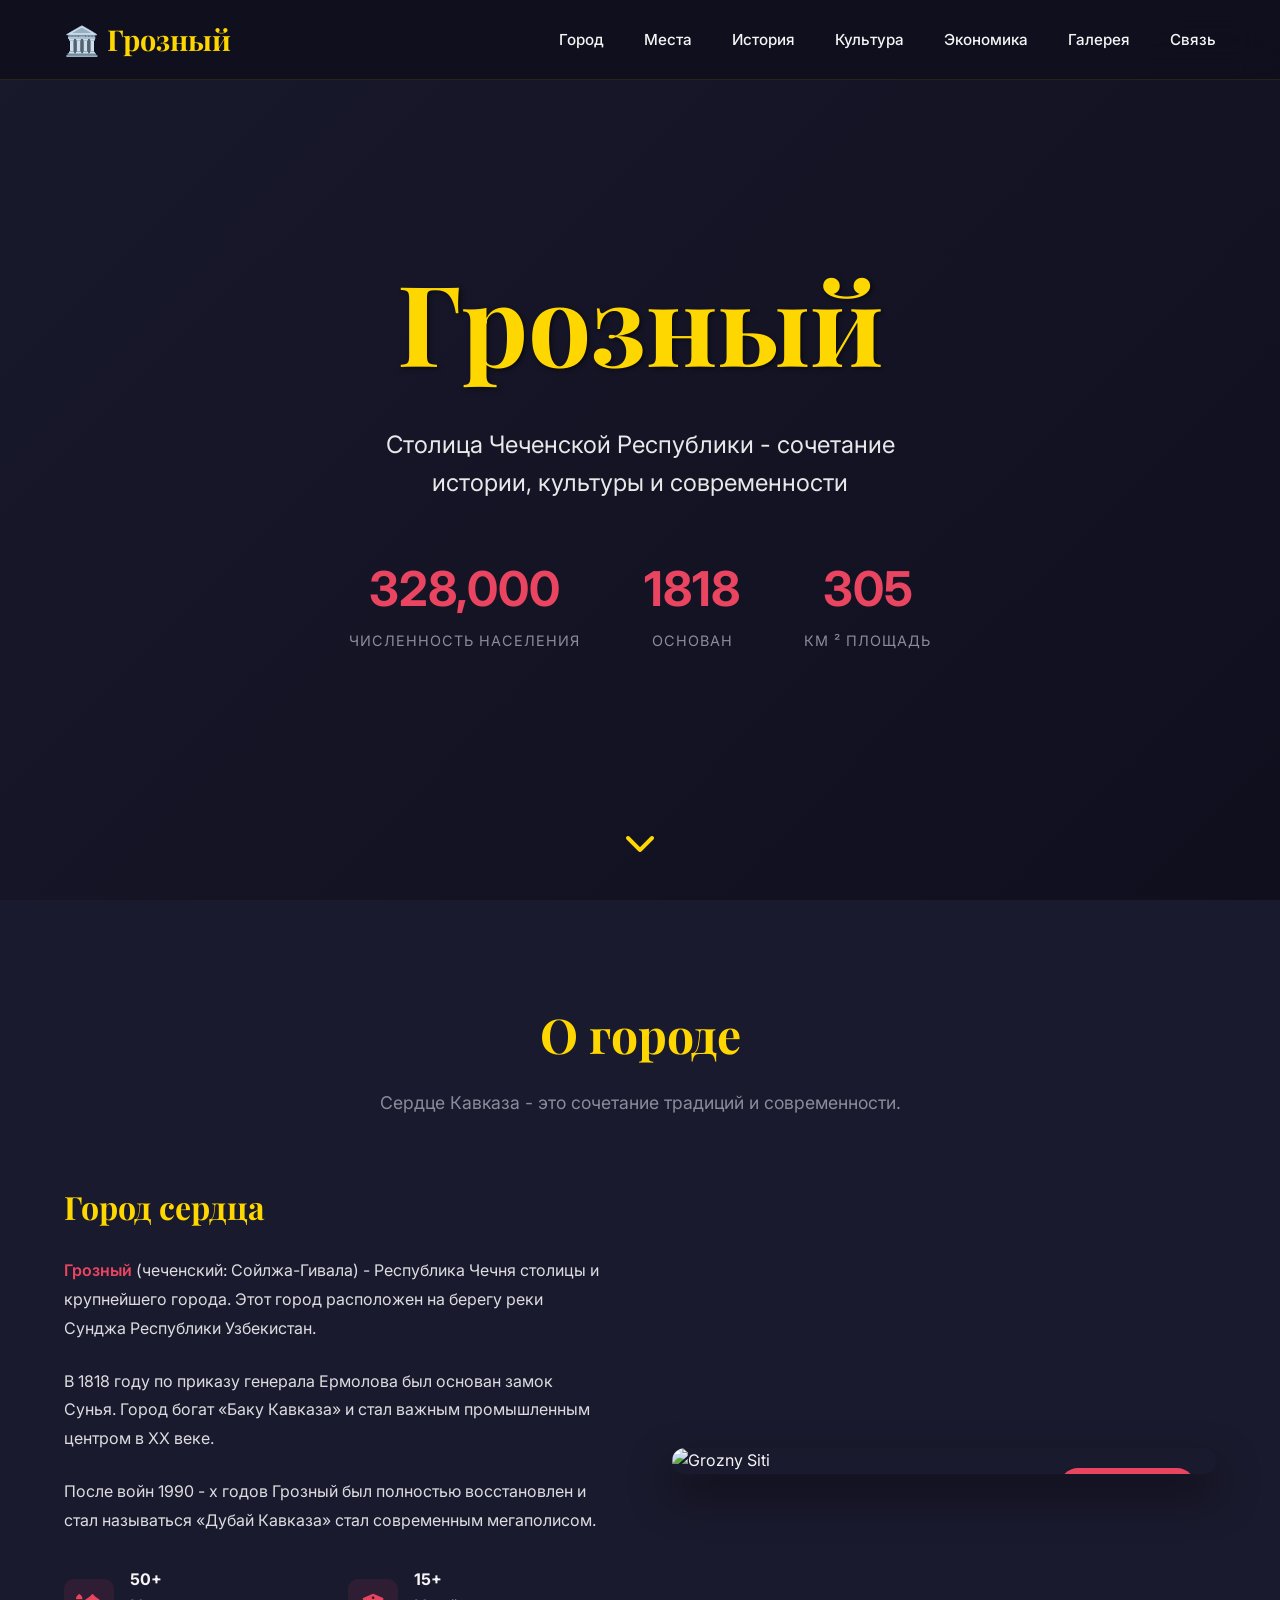
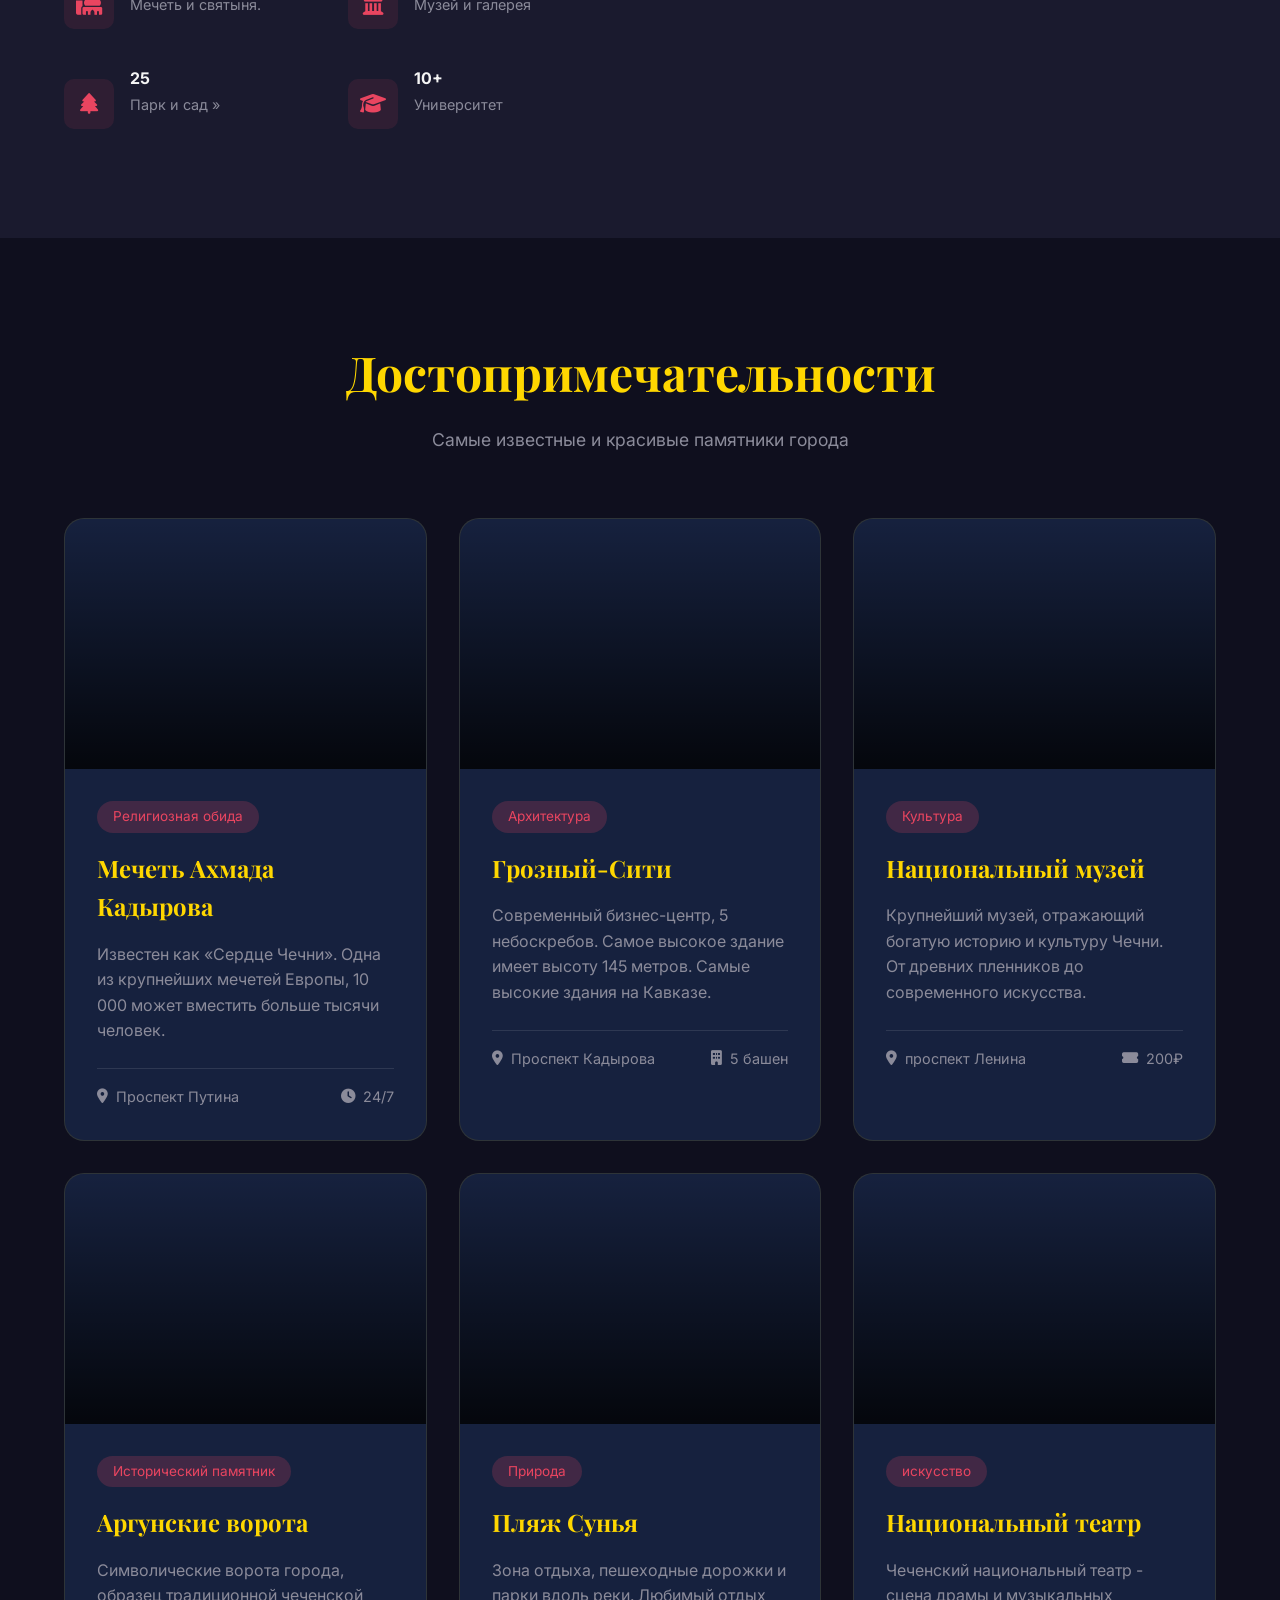
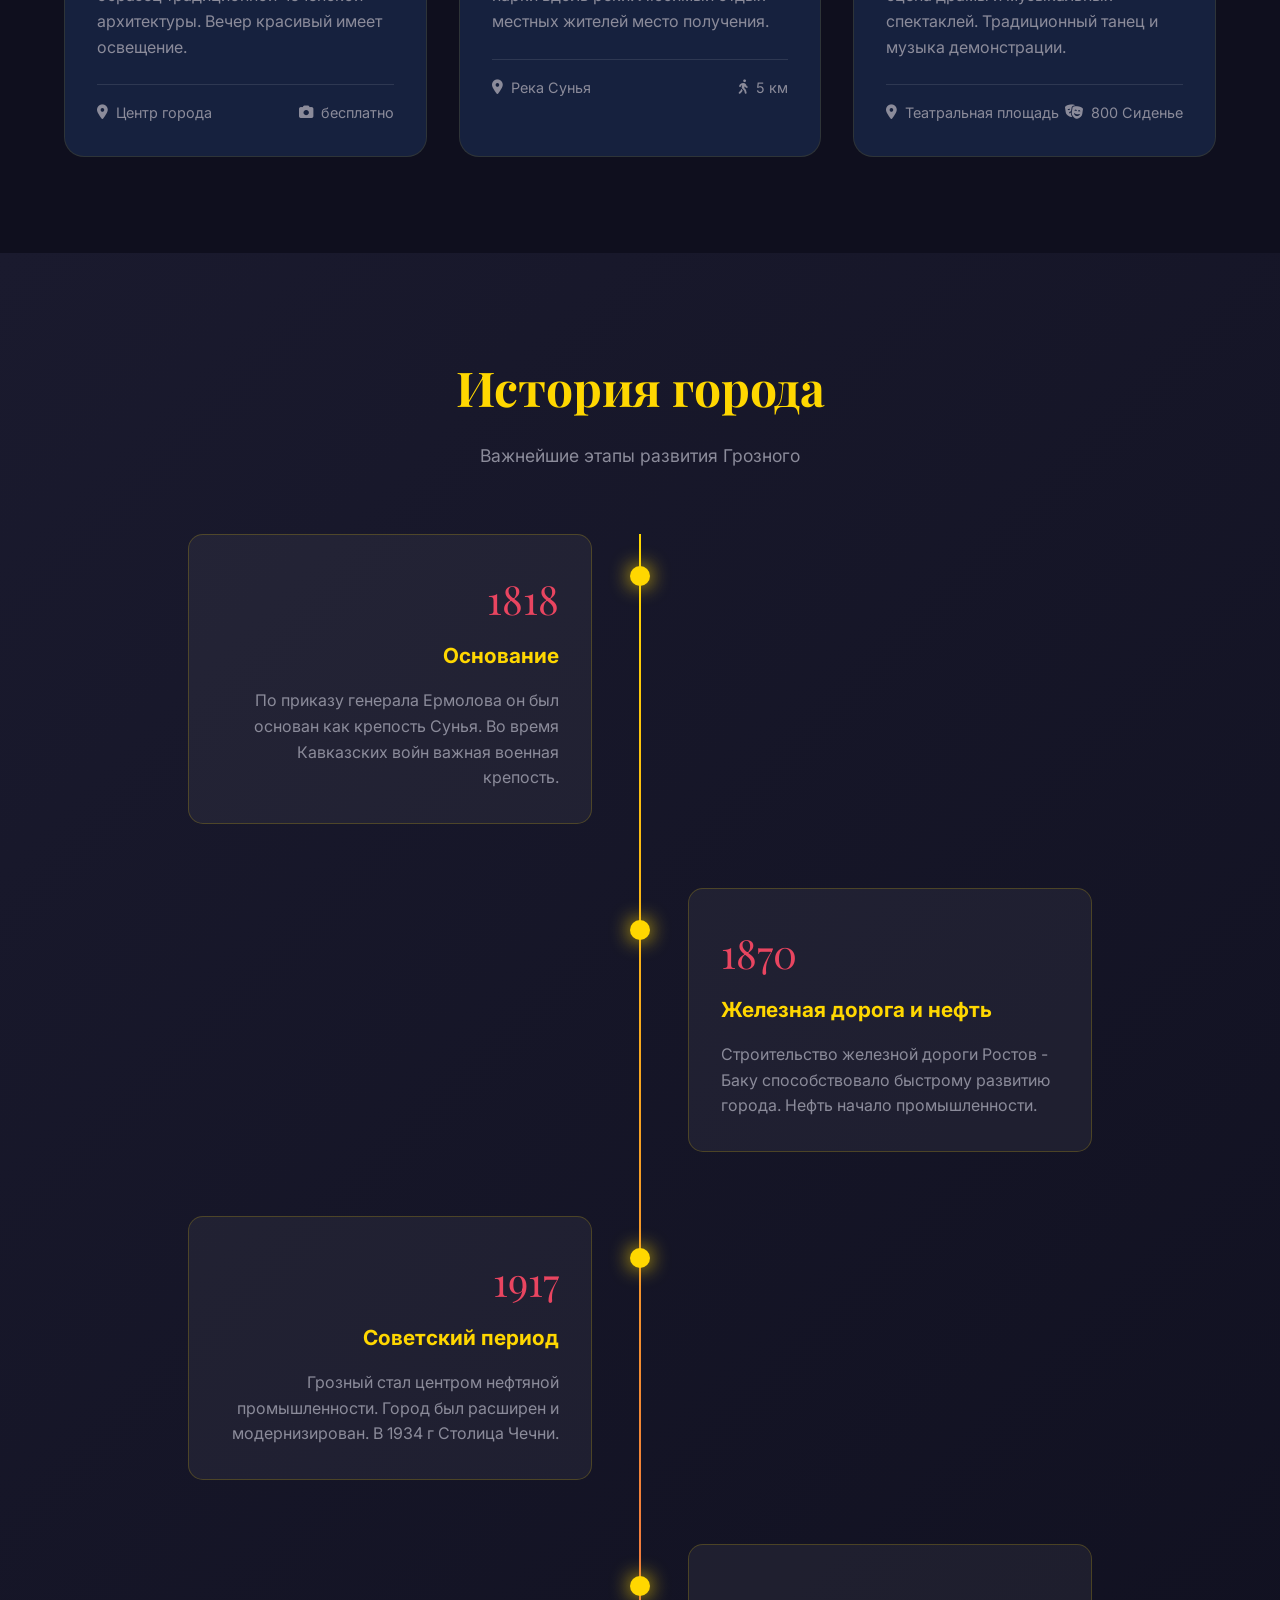
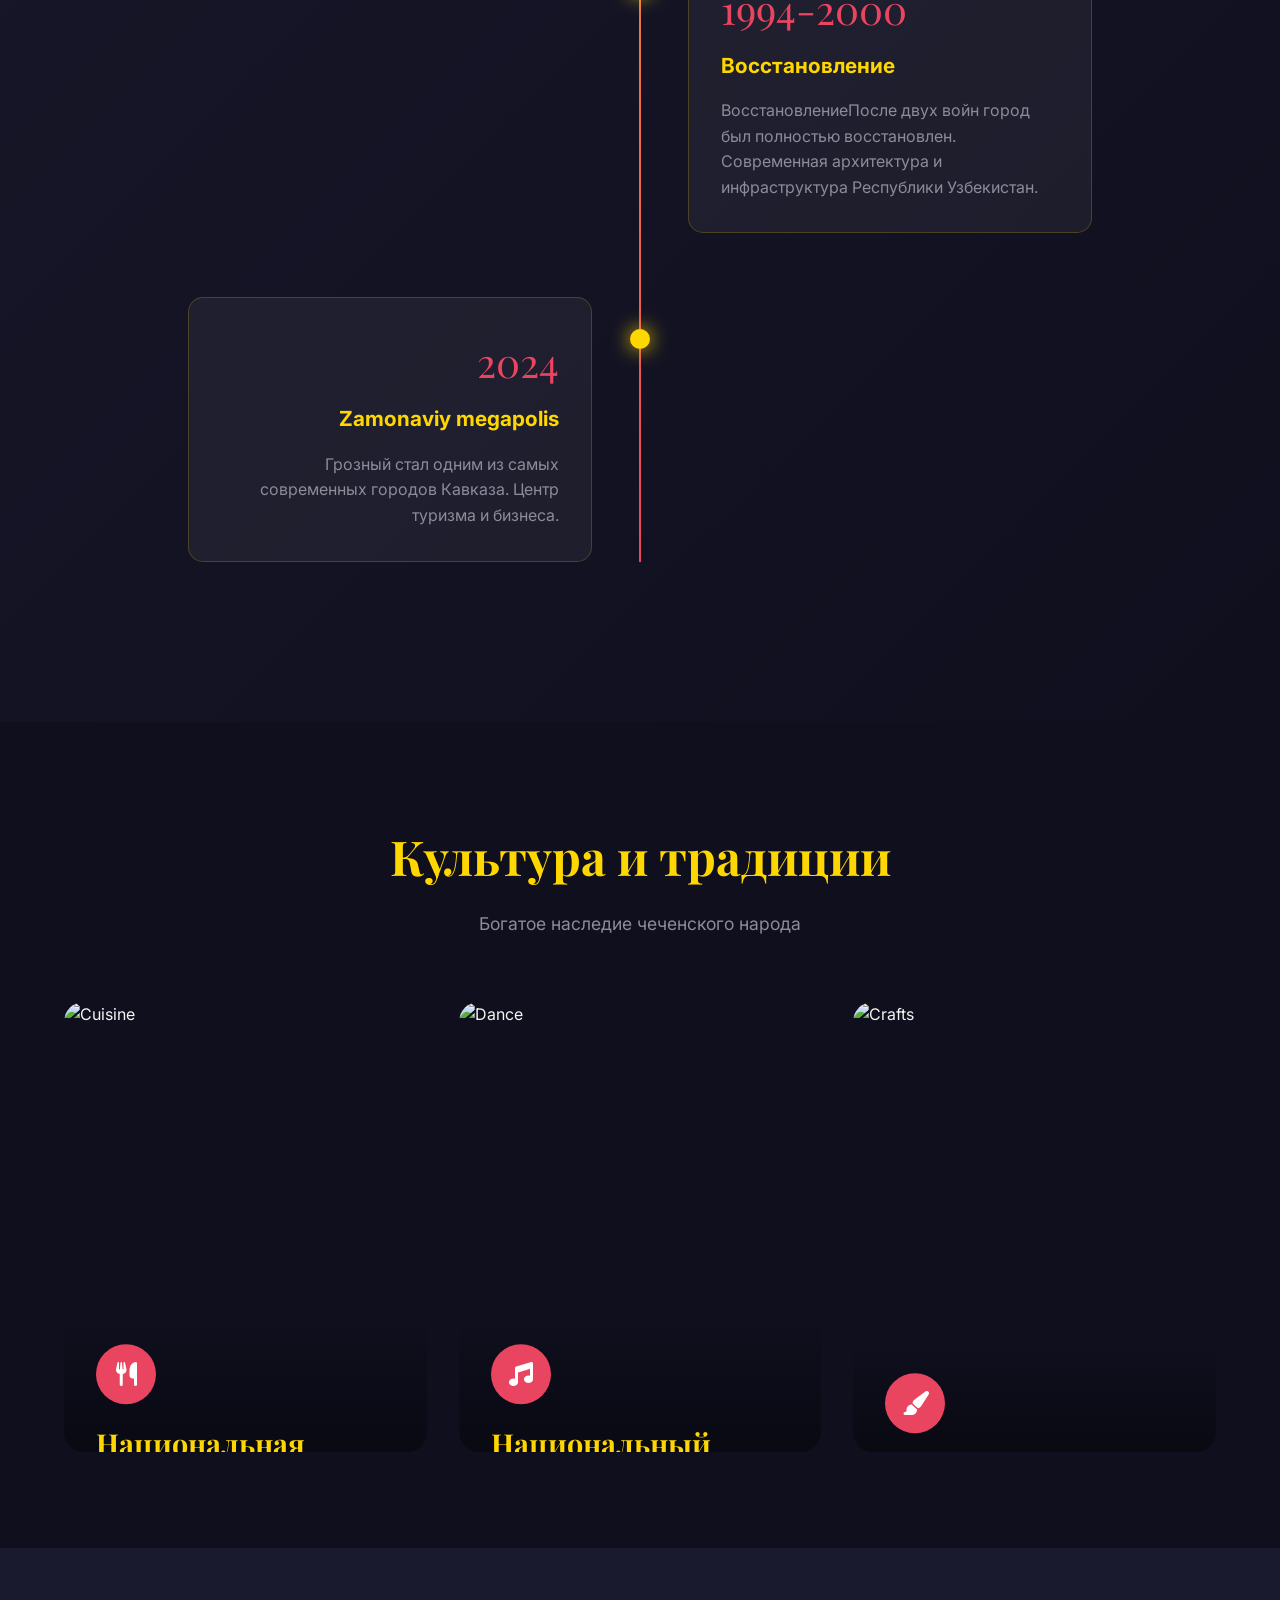
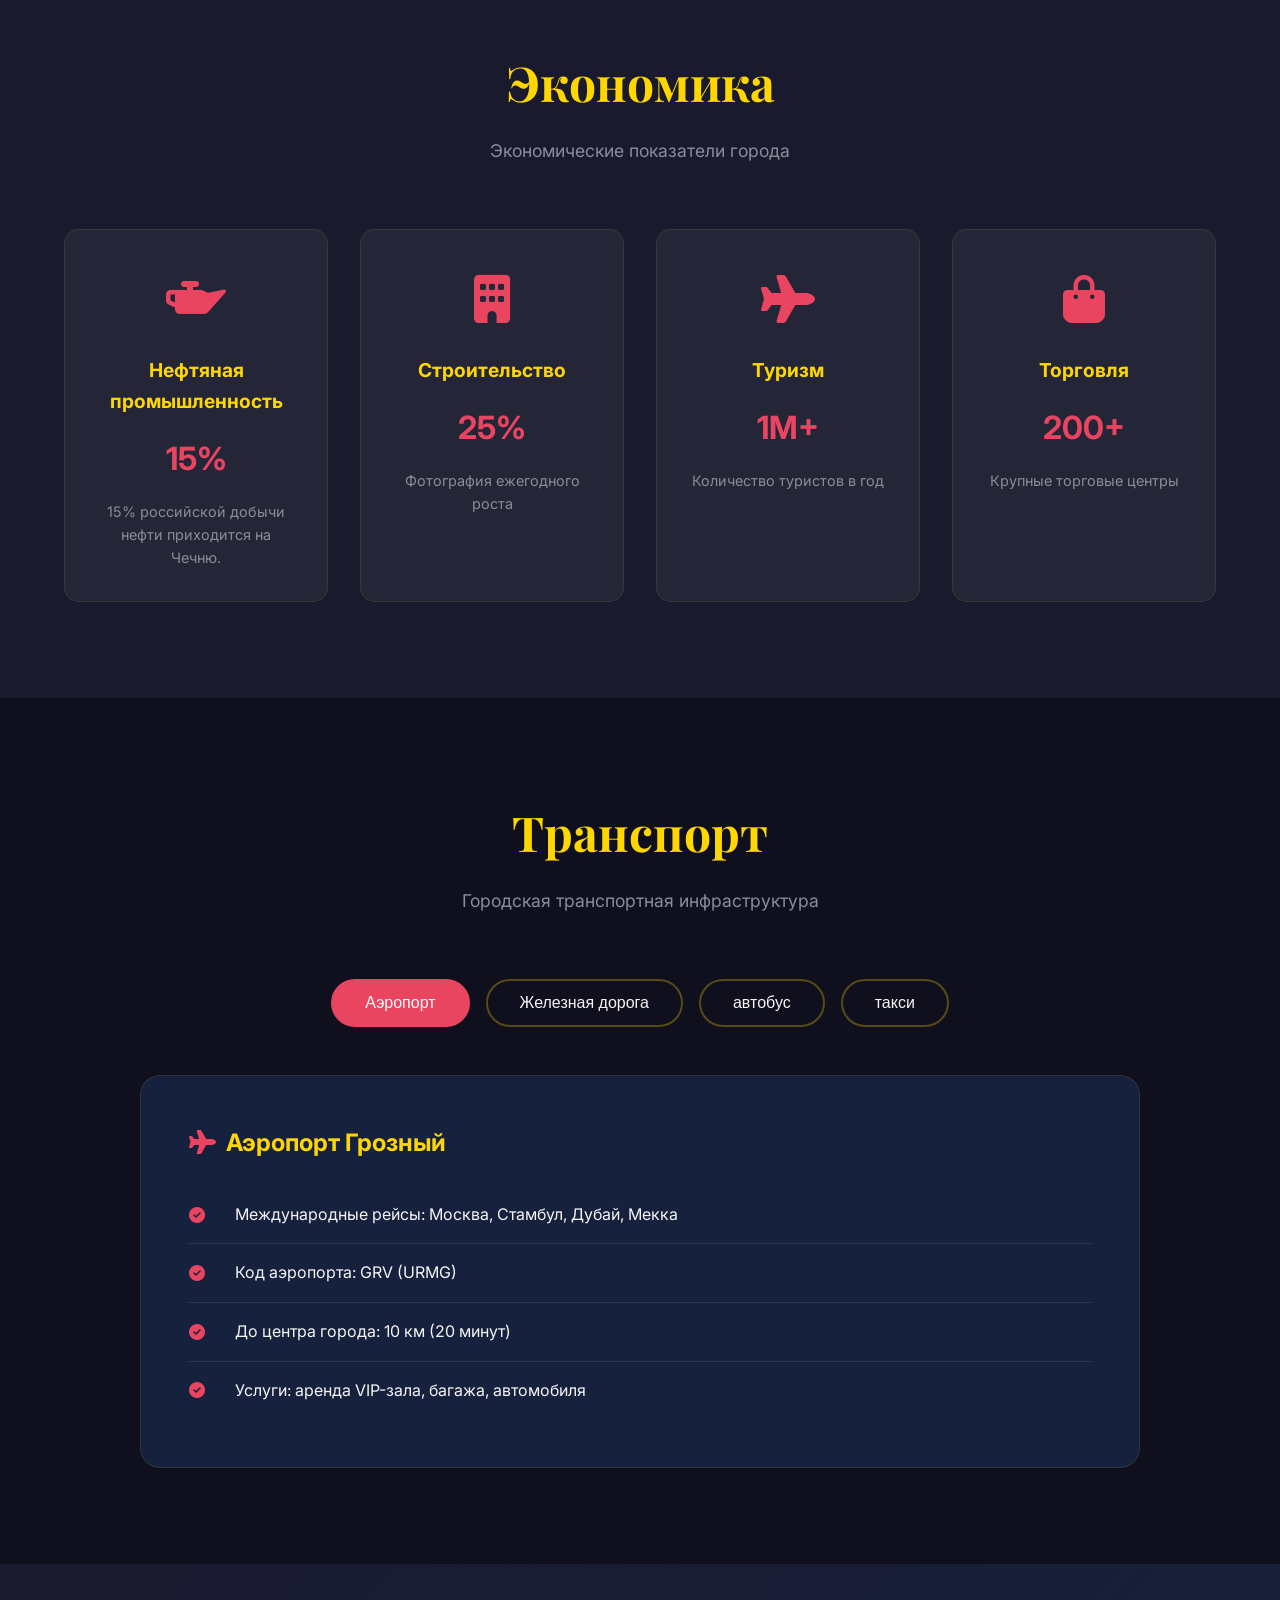
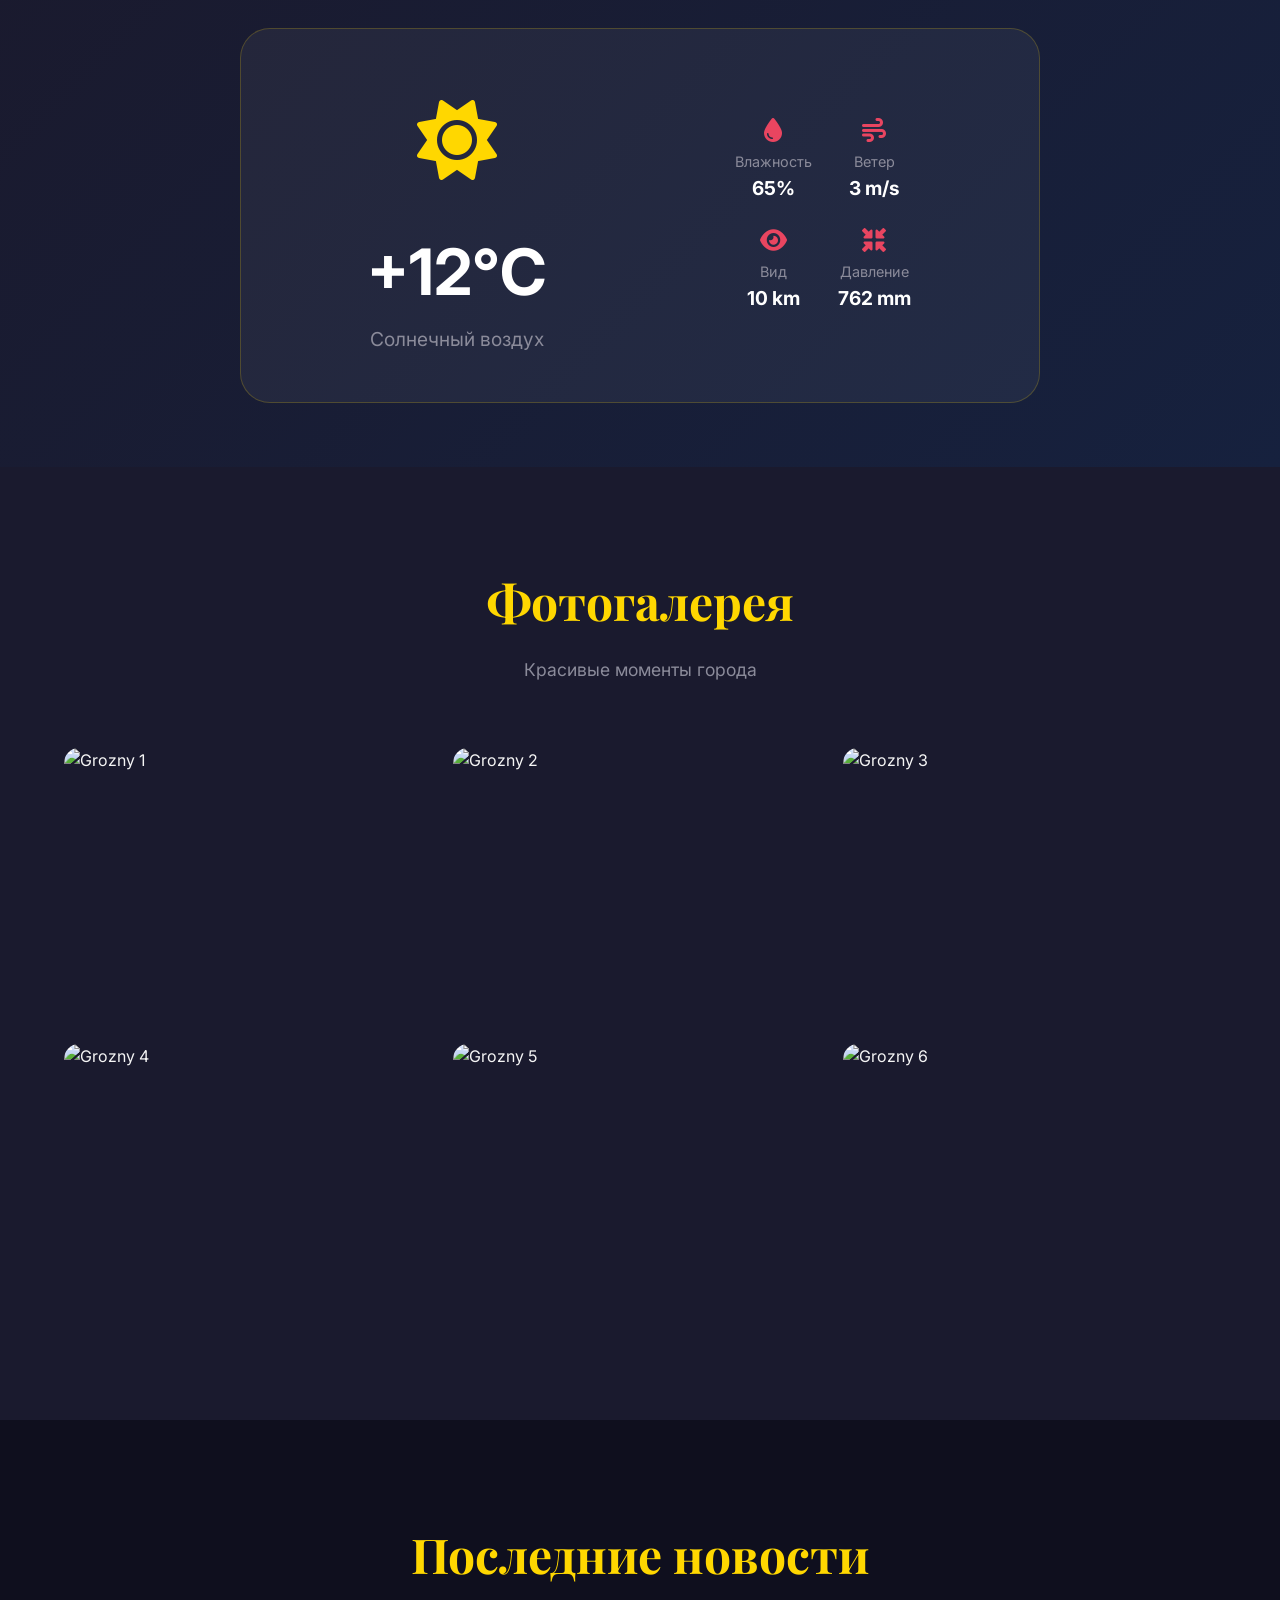
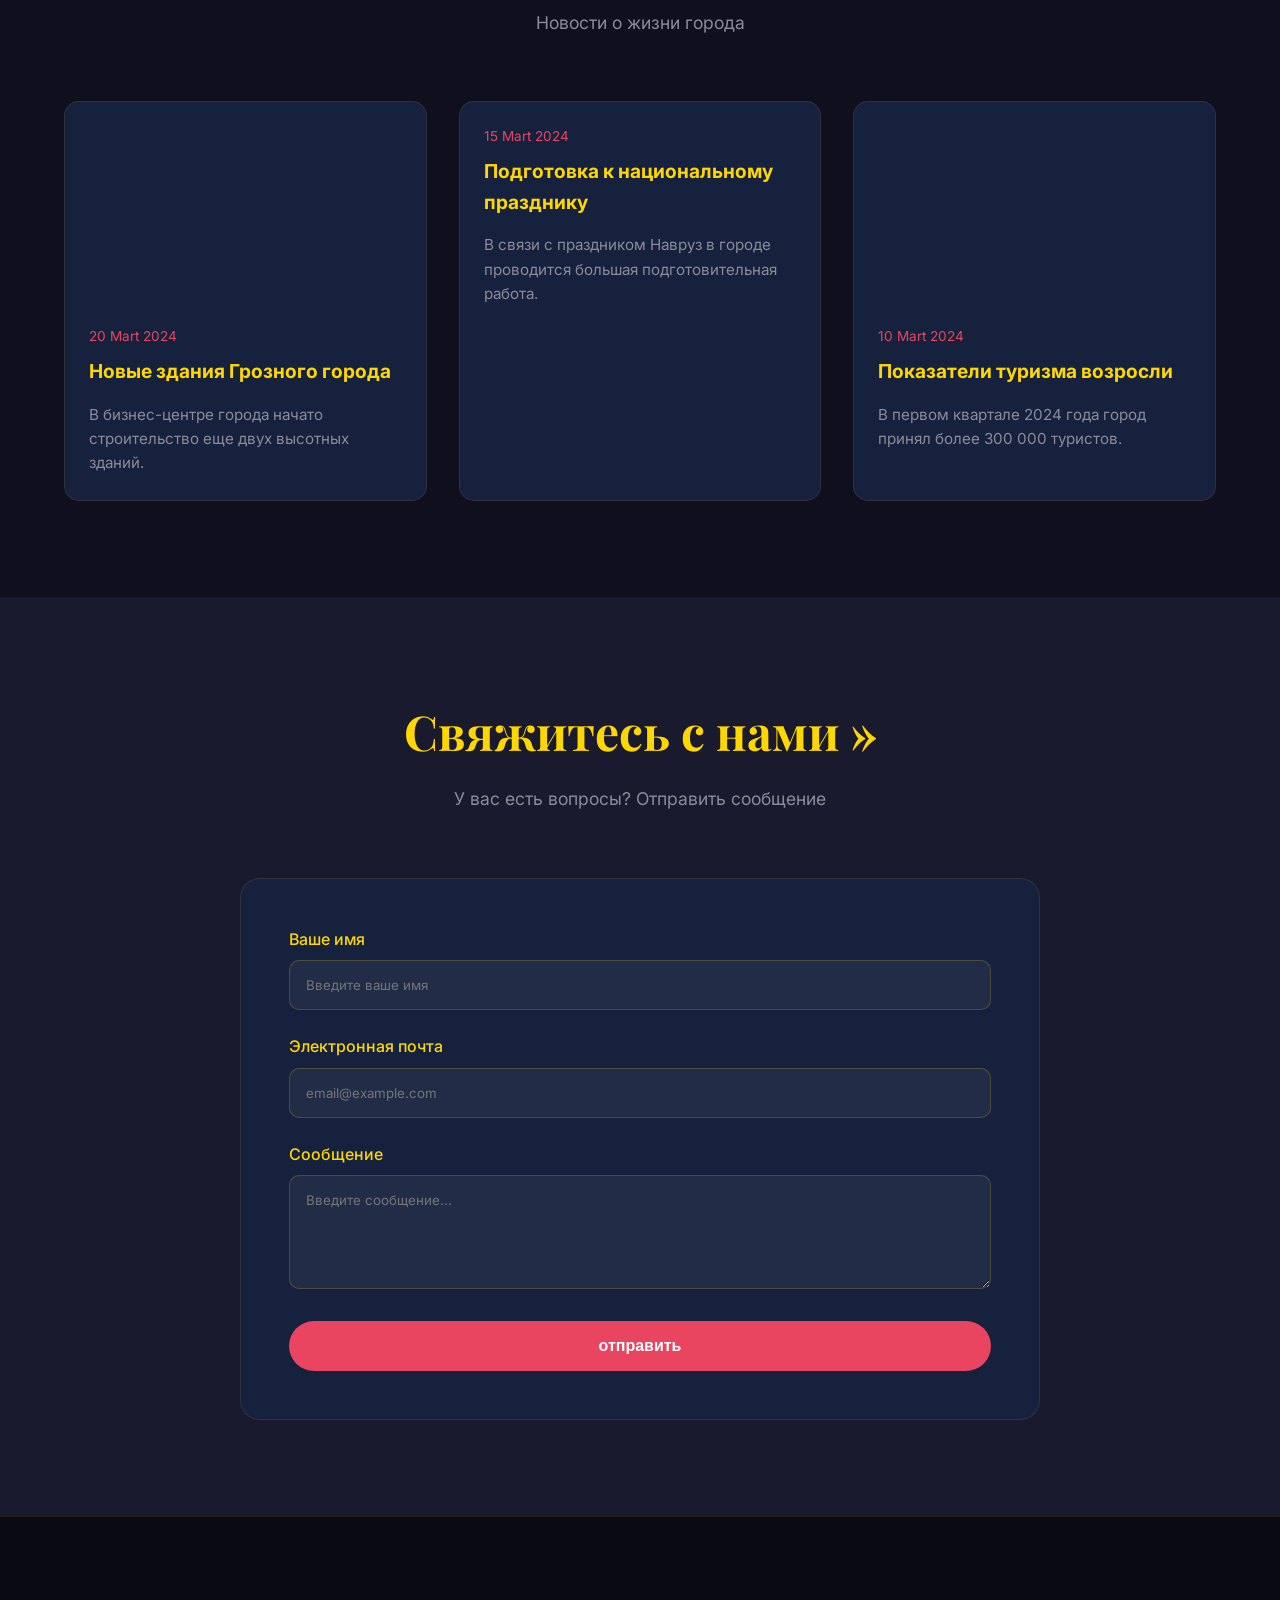
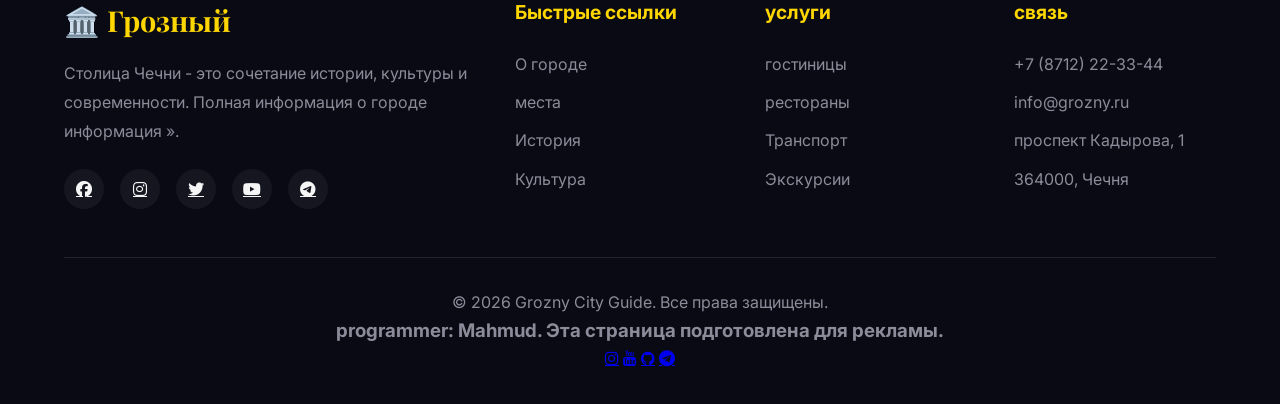
==== commit 15aa41c6: "cssga 20:23da ozgartirish kiritdim" ====
--- a/index.html
+++ b/index.html
@@ -14,40 +14,41 @@
 </head>
 
 <body>
-    <!-- Navbar -->
-    <nav class="navbar" id="navbar">
-        <a href="#" class="nav-logo">🏛️ Грозный</a>
-
-        <ul class="nav-menu">
-            <li><a href="#about">Город</a></li>
-            <li><a href="#landmarks">Места</a></li>
-            <li><a href="#history">История</a></li>
-            <li><a href="#culture">Культура</a></li>
-            <li><a href="#economy">Экономика</a></li>
-            <li><a href="#gallery">Галерея</a></li>
-            <li><a href="#contact">Связь</a></li>
-        </ul>
-
-        <button class="menu-btn" id="menuBtn" onclick="toggleMenu()">
-            <span></span>
-            <span></span>
-            <span></span>
-        </button>
-    </nav>
-
-    <!-- Mobile Menu -->
-    <div class="mobile-nav" id="mobileNav">
-        <a href="#about" onclick="closeMenu()">О городе</a>
-        <a href="#landmarks" onclick="closeMenu()">Достопримечательности</a>
-        <a href="#history" onclick="closeMenu()">История</a>
-        <a href="#culture" onclick="closeMenu()">Madaniyat</a>
-        <a href="#economy" onclick="closeMenu()">Экономика</a>
-        <a href="#transport" onclick="closeMenu()">Транспорт</a>
-        <a href="#gallery" onclick="closeMenu()">Галерея</a>
-        <a href="#news" onclick="closeMenu()">Новости</a>
-        <a href="#contact" onclick="closeMenu()">Cвязь</a>
-    </div>
-    <div class="overlay" id="overlay" onclick="closeMenu()"></div>
+
+        <!-- Navbar -->
+        <nav class="navbar" id="navbar">
+            <a href="#" class="nav-logo">🏛️ Грозный</a>
+
+            <ul class="nav-menu">
+                <li><a href="#about">Город</a></li>
+                <li><a href="#landmarks">Места</a></li>
+                <li><a href="#history">История</a></li>
+                <li><a href="#culture">Культура</a></li>
+                <li><a href="#economy">Экономика</a></li>
+                <li><a href="#gallery">Галерея</a></li>
+                <li><a href="#contact">Связь</a></li>
+            </ul>
+
+            <button class="menu-btn" id="menuBtn" onclick="toggleMenu()">
+                <span></span>
+                <span></span>
+                <span></span>
+            </button>
+        </nav>
+
+        <!-- Mobile Menu -->
+        <div class="mobile-nav" id="mobileNav">
+            <a href="#about" onclick="closeMenu()">О городе</a>
+            <a href="#landmarks" onclick="closeMenu()">Достопримечательности</a>
+            <a href="#history" onclick="closeMenu()">История</a>
+            <a href="#culture" onclick="closeMenu()">Madaniyat</a>
+            <a href="#economy" onclick="closeMenu()">Экономика</a>
+            <a href="#transport" onclick="closeMenu()">Транспорт</a>
+            <a href="#gallery" onclick="closeMenu()">Галерея</a>
+            <a href="#news" onclick="closeMenu()">Новости</a>
+            <a href="#contact" onclick="closeMenu()">Cвязь</a>
+        </div>
+        <div class="overlay" id="overlay" onclick="closeMenu()"></div>
 
     <!-- Hero Section -->
     <section class="hero">
@@ -144,7 +145,7 @@
         </div>
     </section>
 
-    <!-- Landmarks Section -->
+    <!-- Landmarks Section hatolik bor -->
     <section id="landmarks" class="landmarks">
         <div class="section-header">
             <h2 class="section-title">Достопримечательности</h2>
@@ -245,8 +246,7 @@
                 <div class="landmark-content">
                     <span class="landmark-tag">искусство</span>
                     <h3>Национальный театр</h3>
-                    <p>Чеченский национальный театр - сцена драмы и музыкальных спектаклей. Традиционный танец и
-                        музыка
+                    <p>Чеченский национальный театр - сцена драмы и музыкальных спектаклей. Традиционный танец и музыка
                         демонстрации.</p>
                     <div class="landmark-meta">
                         <span class="meta-item"><i class="fas fa-map-marker-alt"></i>Театральная площадь</span>
@@ -299,8 +299,7 @@
                 <div class="timeline-content">
                     <div class="timeline-year">1994-2000</div>
                     <h3>Восстановление</h3>
-                    <p>ВосстановлениеПосле двух войн город был полностью восстановлен. Современная архитектура и
-                        инфраструктура
+                    <p>ВосстановлениеПосле двух войн город был полностью восстановлен. Современная архитектура и инфраструктура
                         Республики Узбекистан.</p>
                 </div>
                 <div class="timeline-dot"></div>
@@ -424,8 +423,7 @@
             </div>
 
             <div id="airport" class="tab-content active">
-                <h3><i class="fas fa-plane" style="color: var(--accent); margin-right: 10px;"></i>Аэропорт Грозный
-                </h3>
+                <h3><i class="fas fa-plane" style="color: var(--accent); margin-right: 10px;"></i>Аэропорт Грозный</h3>
                 <ul class="transport-list">
                     <li><i class="fas fa-check-circle"></i> Международные рейсы: Москва, Стамбул, Дубай, Мекка</li>
                     <li><i class="fas fa-check-circle"></i> Код аэропорта: GRV (URMG)</li>
@@ -435,8 +433,7 @@
             </div>
 
             <div id="railway" class="tab-content">
-                <h3><i class="fas fa-train" style="color: var(--accent); margin-right: 10px;"></i>Железнодорожный
-                    вокзал
+                <h3><i class="fas fa-train" style="color: var(--accent); margin-right: 10px;"></i>Железнодорожный вокзал
                 </h3>
                 <ul class="transport-list">
                     <li><i class="fas fa-check-circle"></i>Направления: Москва, Волгоград, Астрахань</li>
@@ -447,8 +444,7 @@
             </div>
 
             <div id="bus" class="tab-content">
-                <h3><i class="fas fa-bus" style="color: var(--accent); margin-right: 10px;"></i>Автобус и троллебус
-                </h3>
+                <h3><i class="fas fa-bus" style="color: var(--accent); margin-right: 10px;"></i>Автобус и троллебус</h3>
                 <ul class="transport-list">
                     <li><i class="fas fa-check-circle"></i>Маршруты автобусов и троллейбусов 50+</li>
                     <li><i class="fas fa-check-circle"></i>Цена: от 30 руб</li>
@@ -679,8 +675,7 @@
             </div>
         </div>
     </footer>
-
-    <script src="js/app.js"></script>
+     <script src="js/app.js"></script>
 </body>
 
 </html>
--- a/css/style.css
+++ b/css/style.css
@@ -26,11 +26,13 @@
     line-height: 1.6;
     overflow-x: hidden;
 }
+
 /* ===== NAVBAR ===== */
 .navbar {
     position: fixed;
     top: 0;
-    width: 99.5%;
+    left: 0;
+    right: 0;
     height: 80px;
     background: rgba(15, 15, 30, 0.95);
     backdrop-filter: blur(20px);
@@ -96,8 +98,6 @@
 }
 
 .menu-btn {
-    position: absolute;
-    right: 30px;
     display: none;
     flex-direction: column;
     justify-content: space-between;
@@ -1090,9 +1090,6 @@
 
 /* ===== RESPONSIVE ===== */
 @media (max-width: 968px) {
-    .navbar{
-        max-width: 100%;
-    }
     .nav-menu {
         display: none;
     }
@@ -1142,9 +1139,12 @@
 }
 
 @media (max-width: 600px) {
-    .navbar{
-        width: 100%;
-    }   
+
+    .section-header{
+        .section-title{
+            font-size: 30px;
+        }
+    }
     .hero-stats {
         flex-direction: column;
         gap: 2rem;
@@ -1170,9 +1170,4 @@
     .tab-content {
         padding: 1.5rem;
     }
-}
-@media (max-width: 400px){
-    .navbar{
-        max-width: 72%;
-    }
 }
